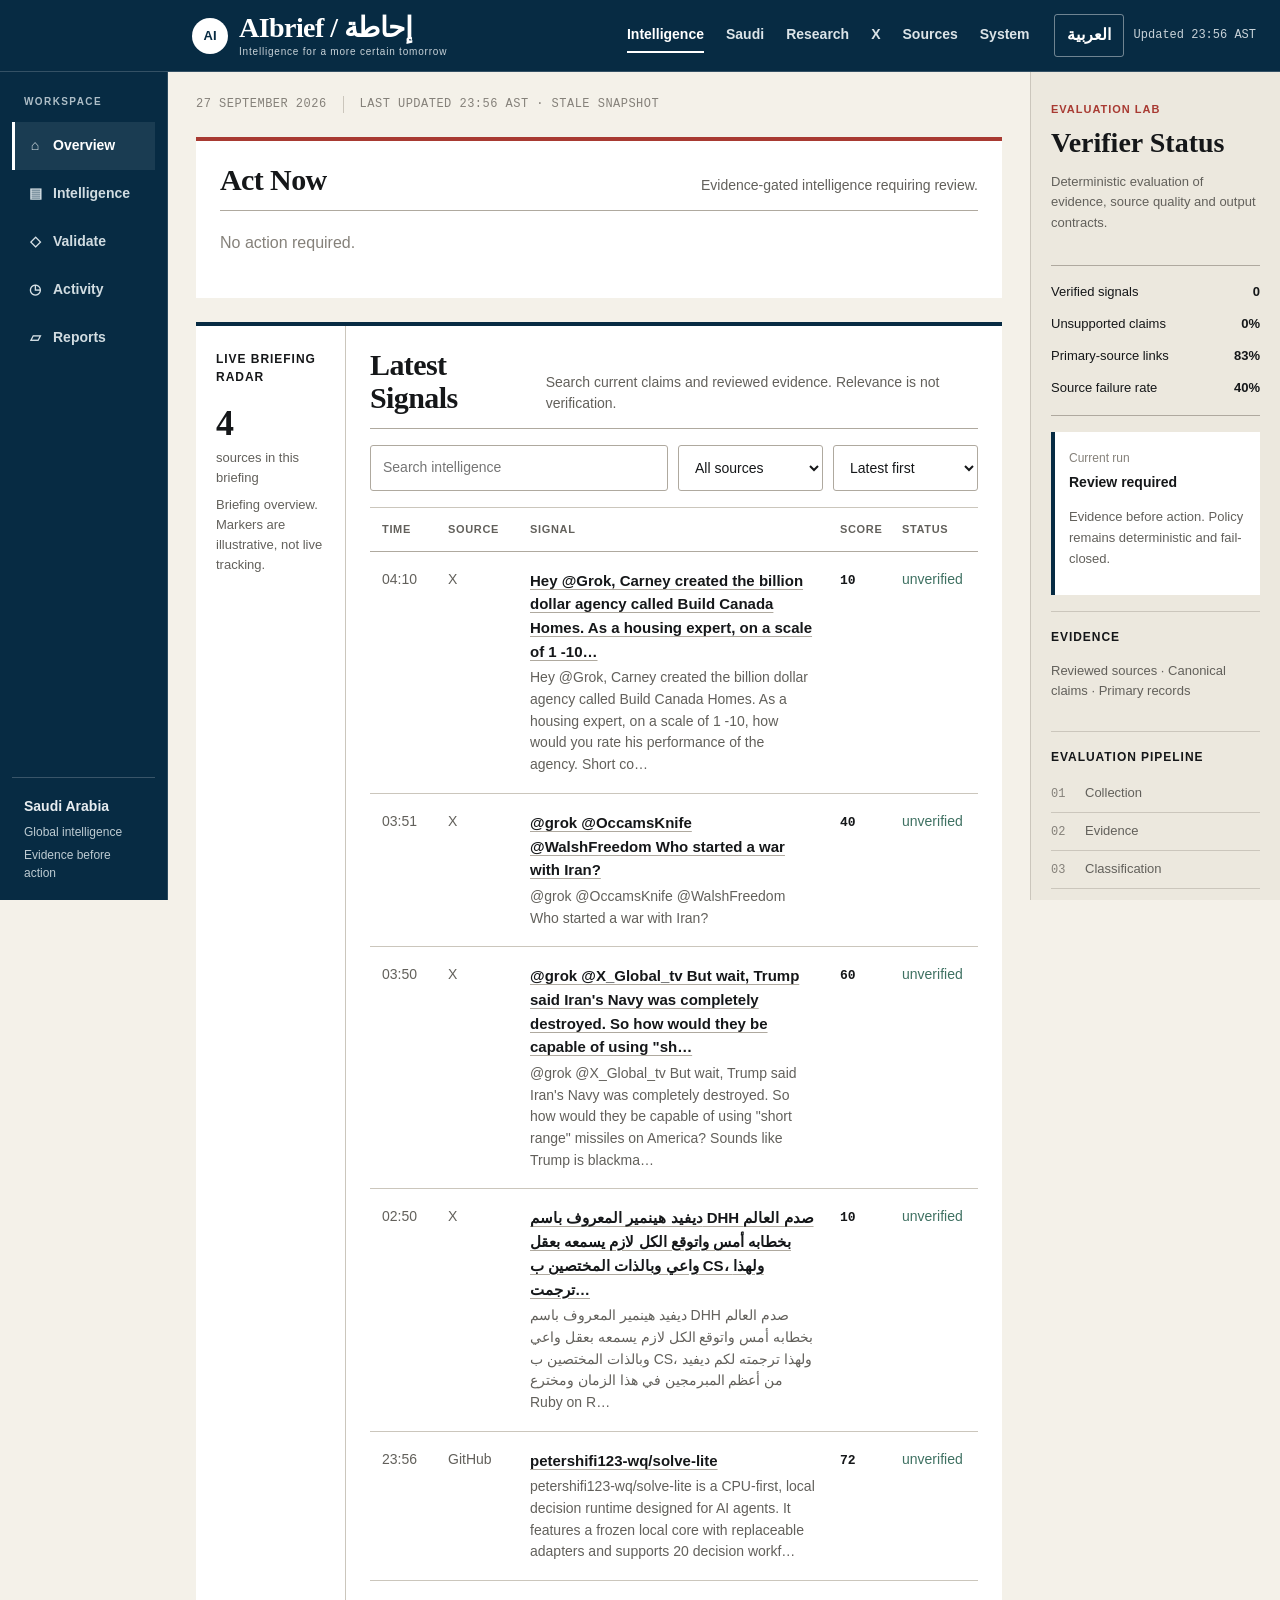
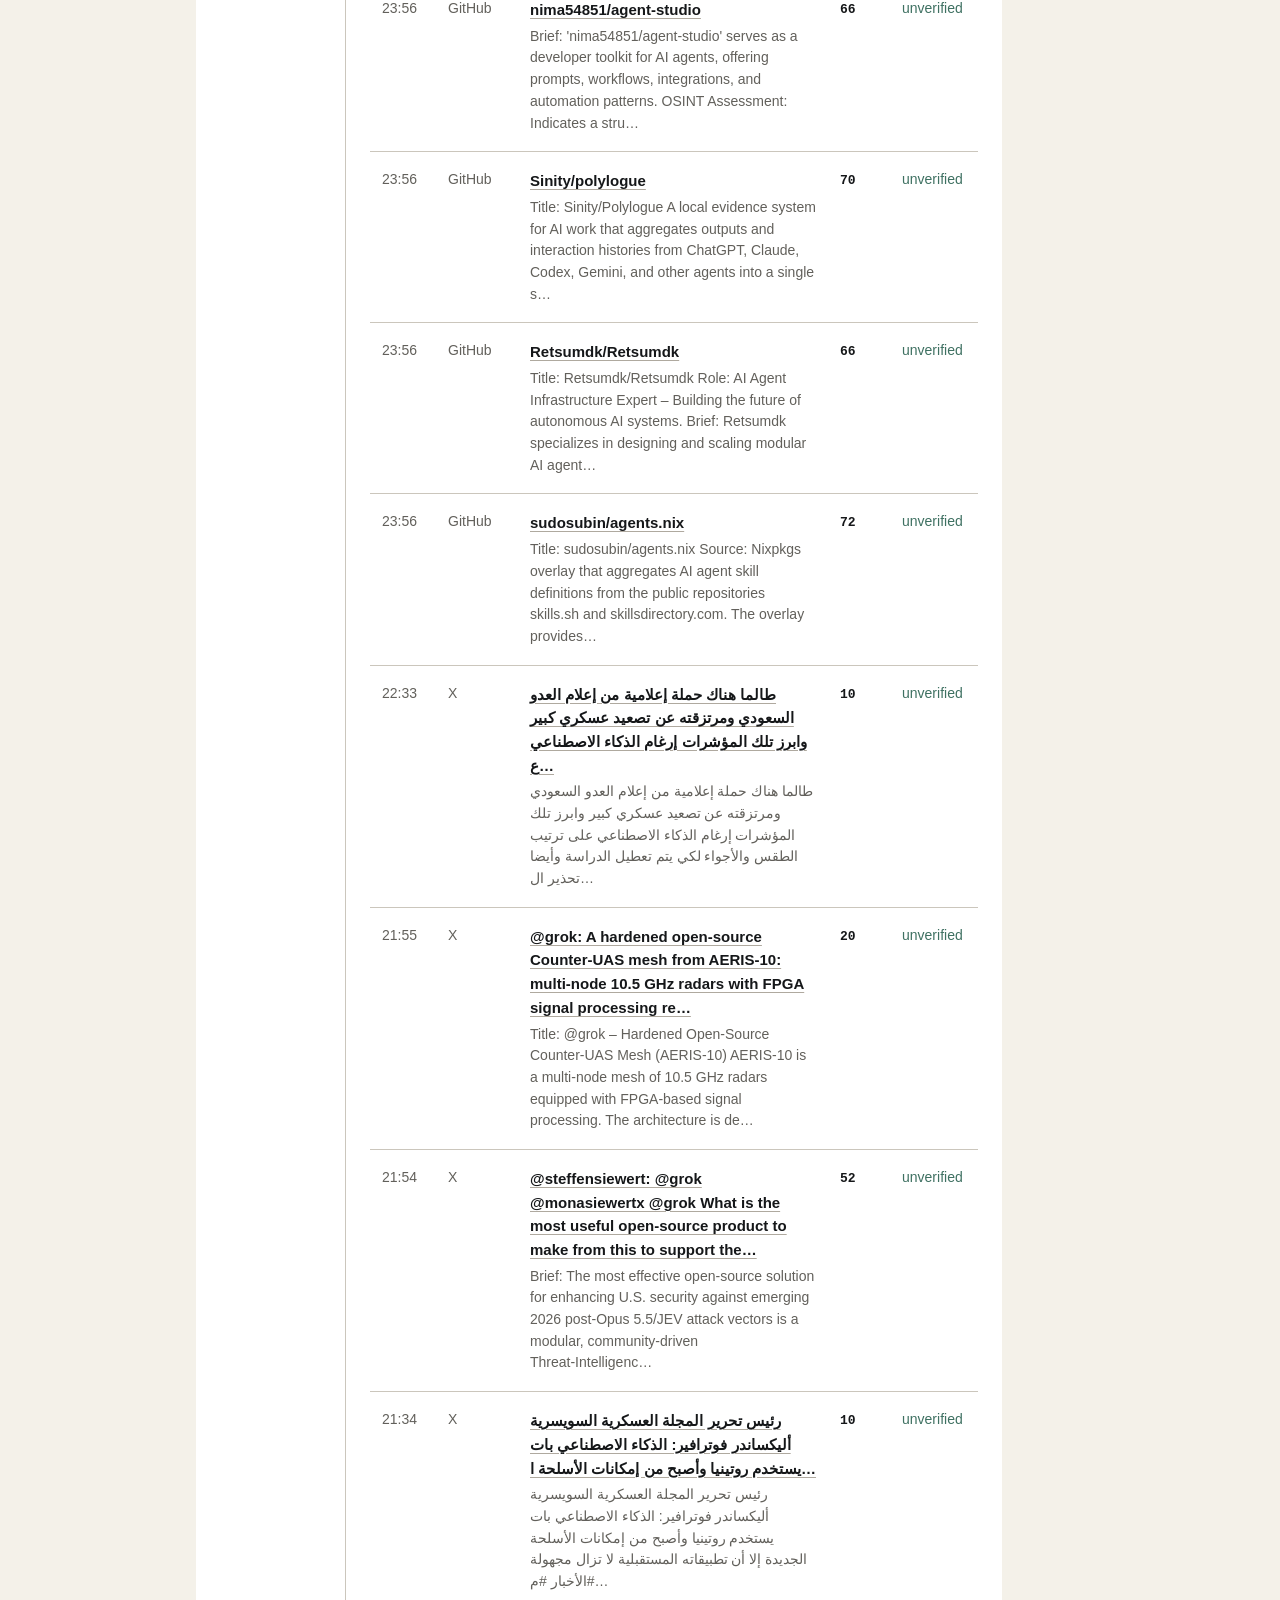
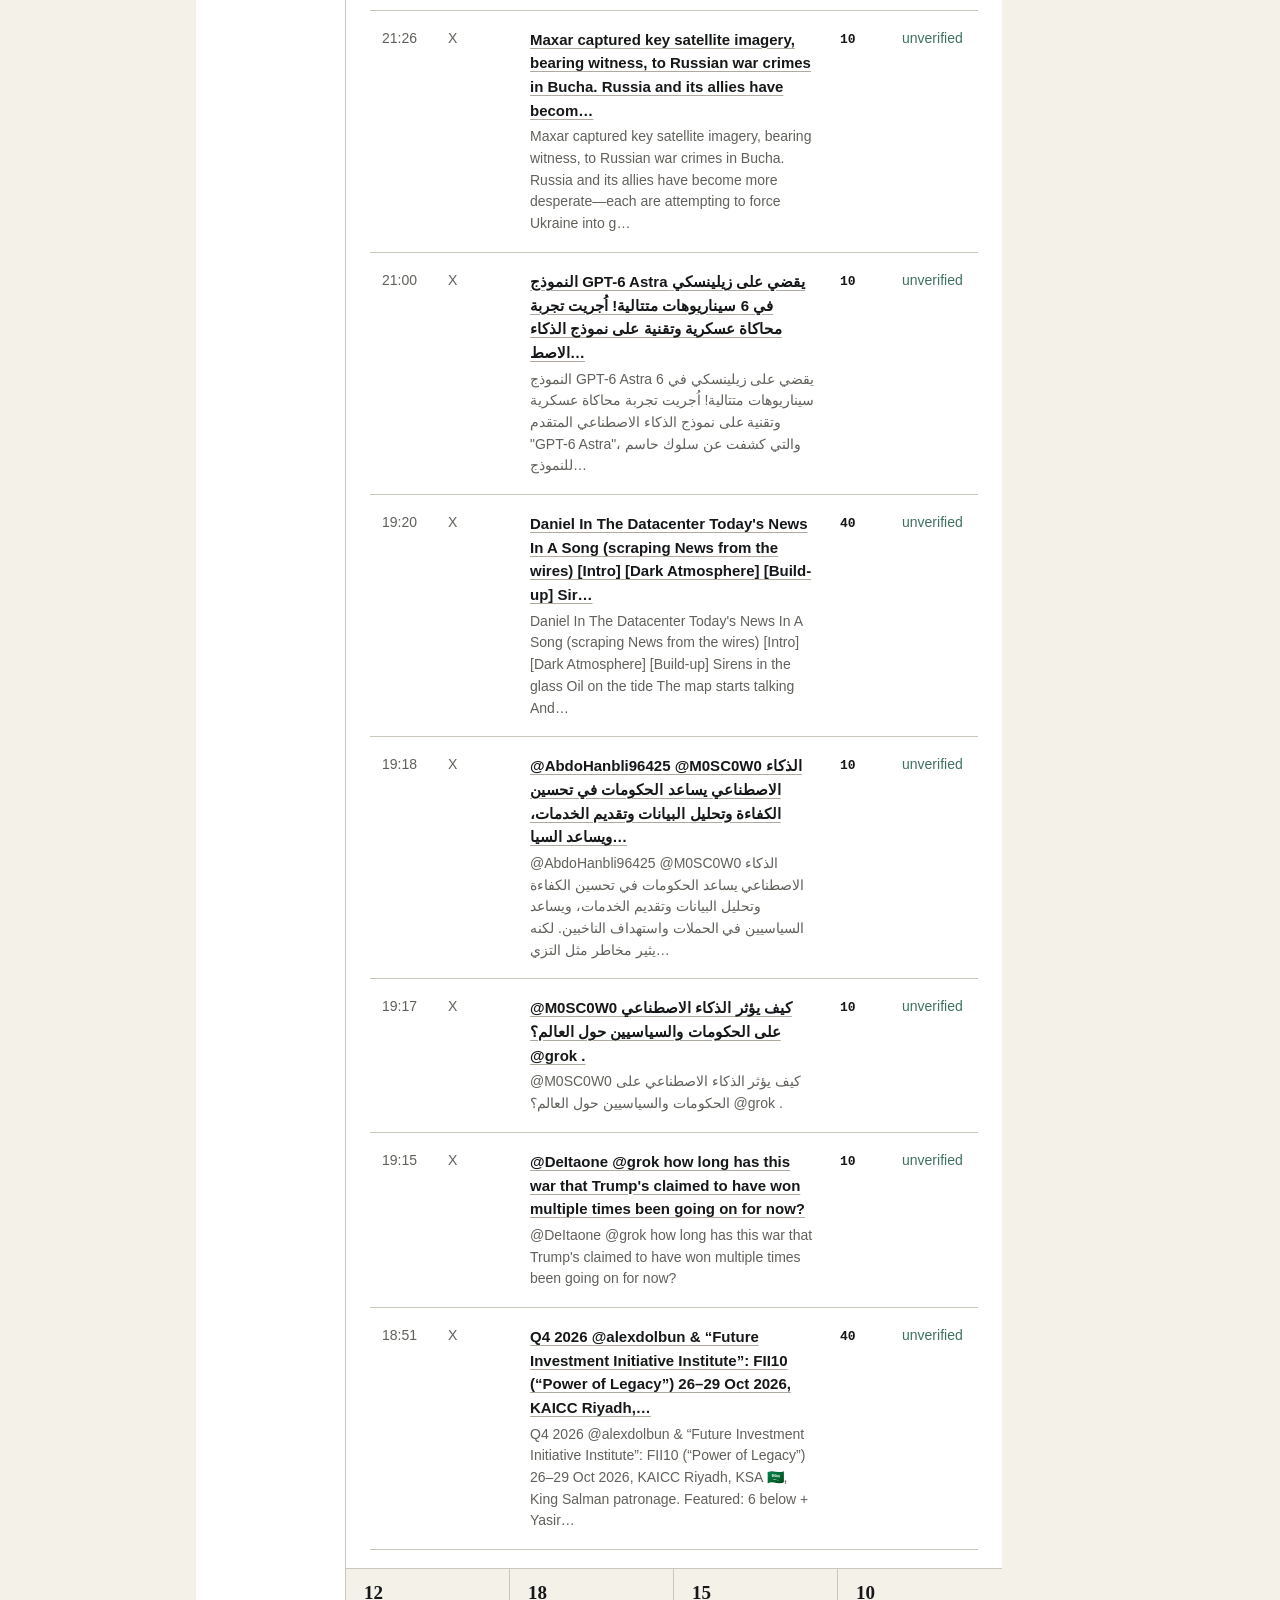
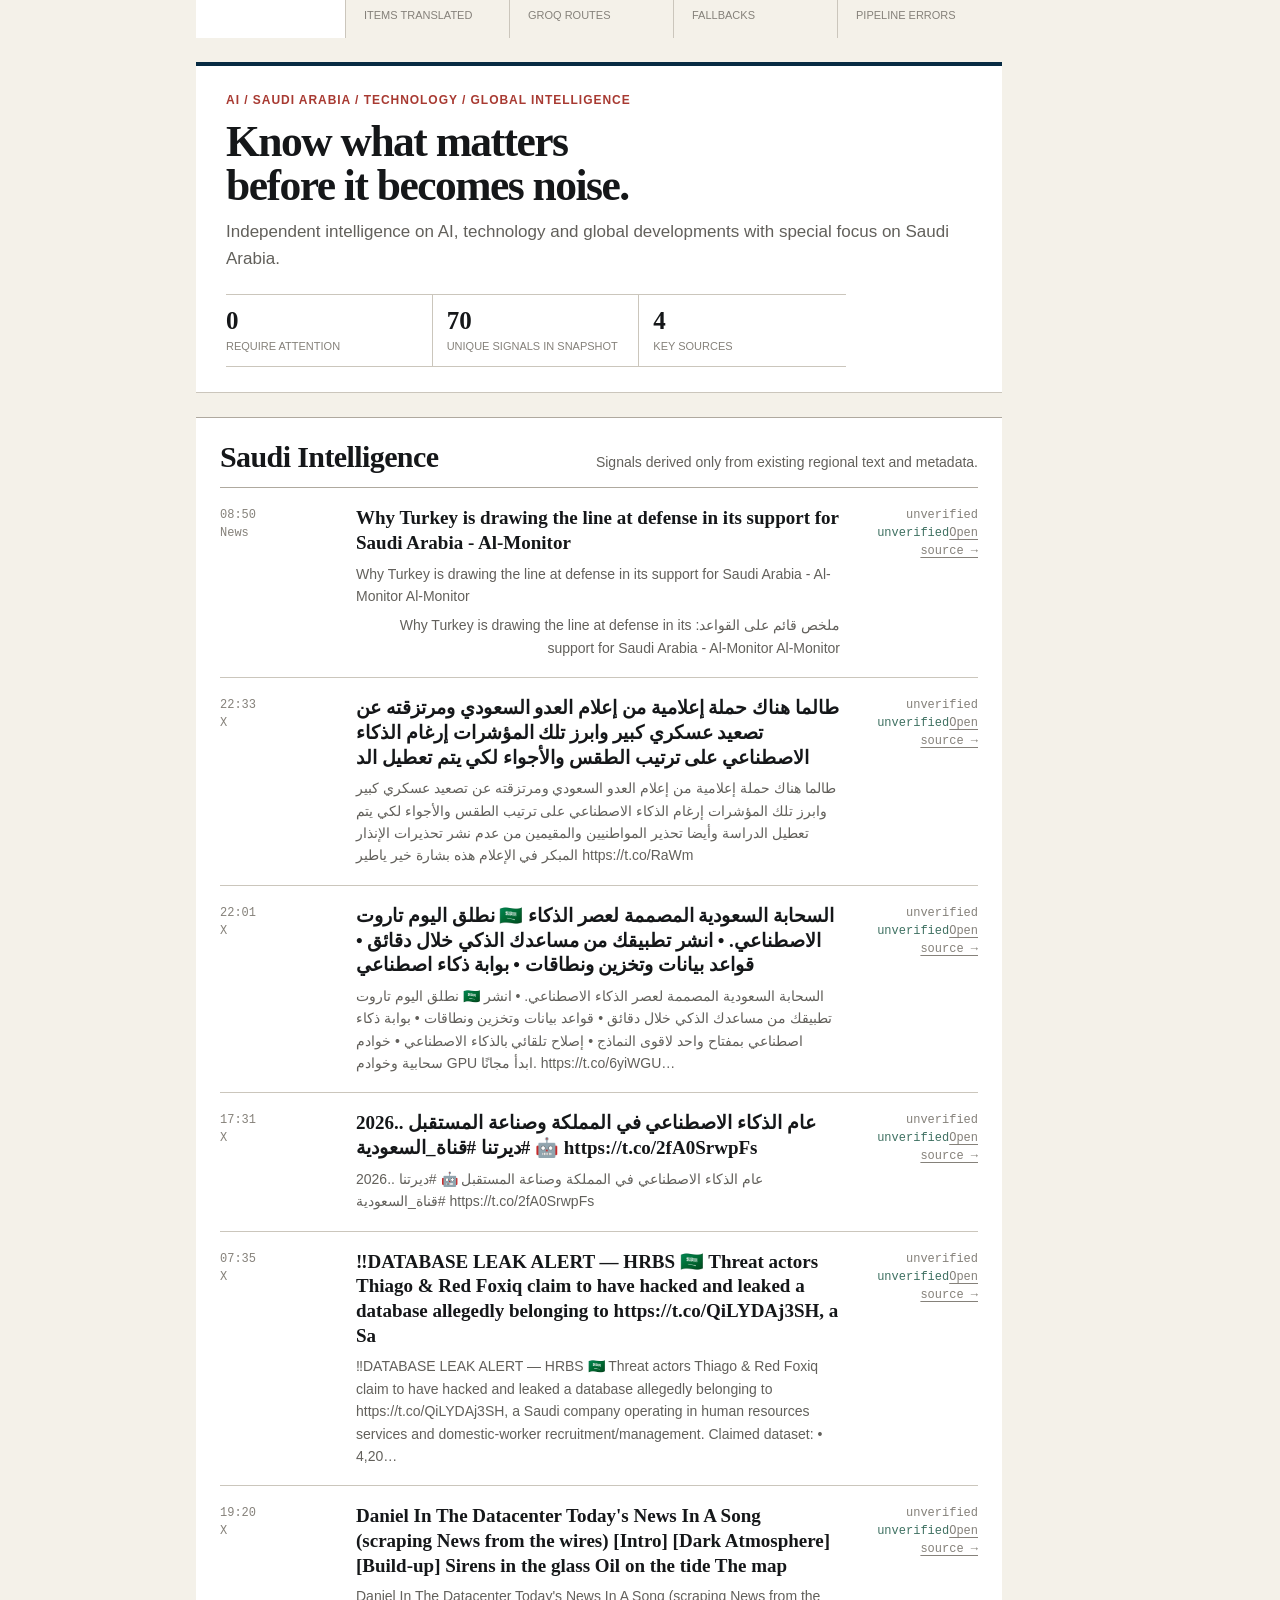
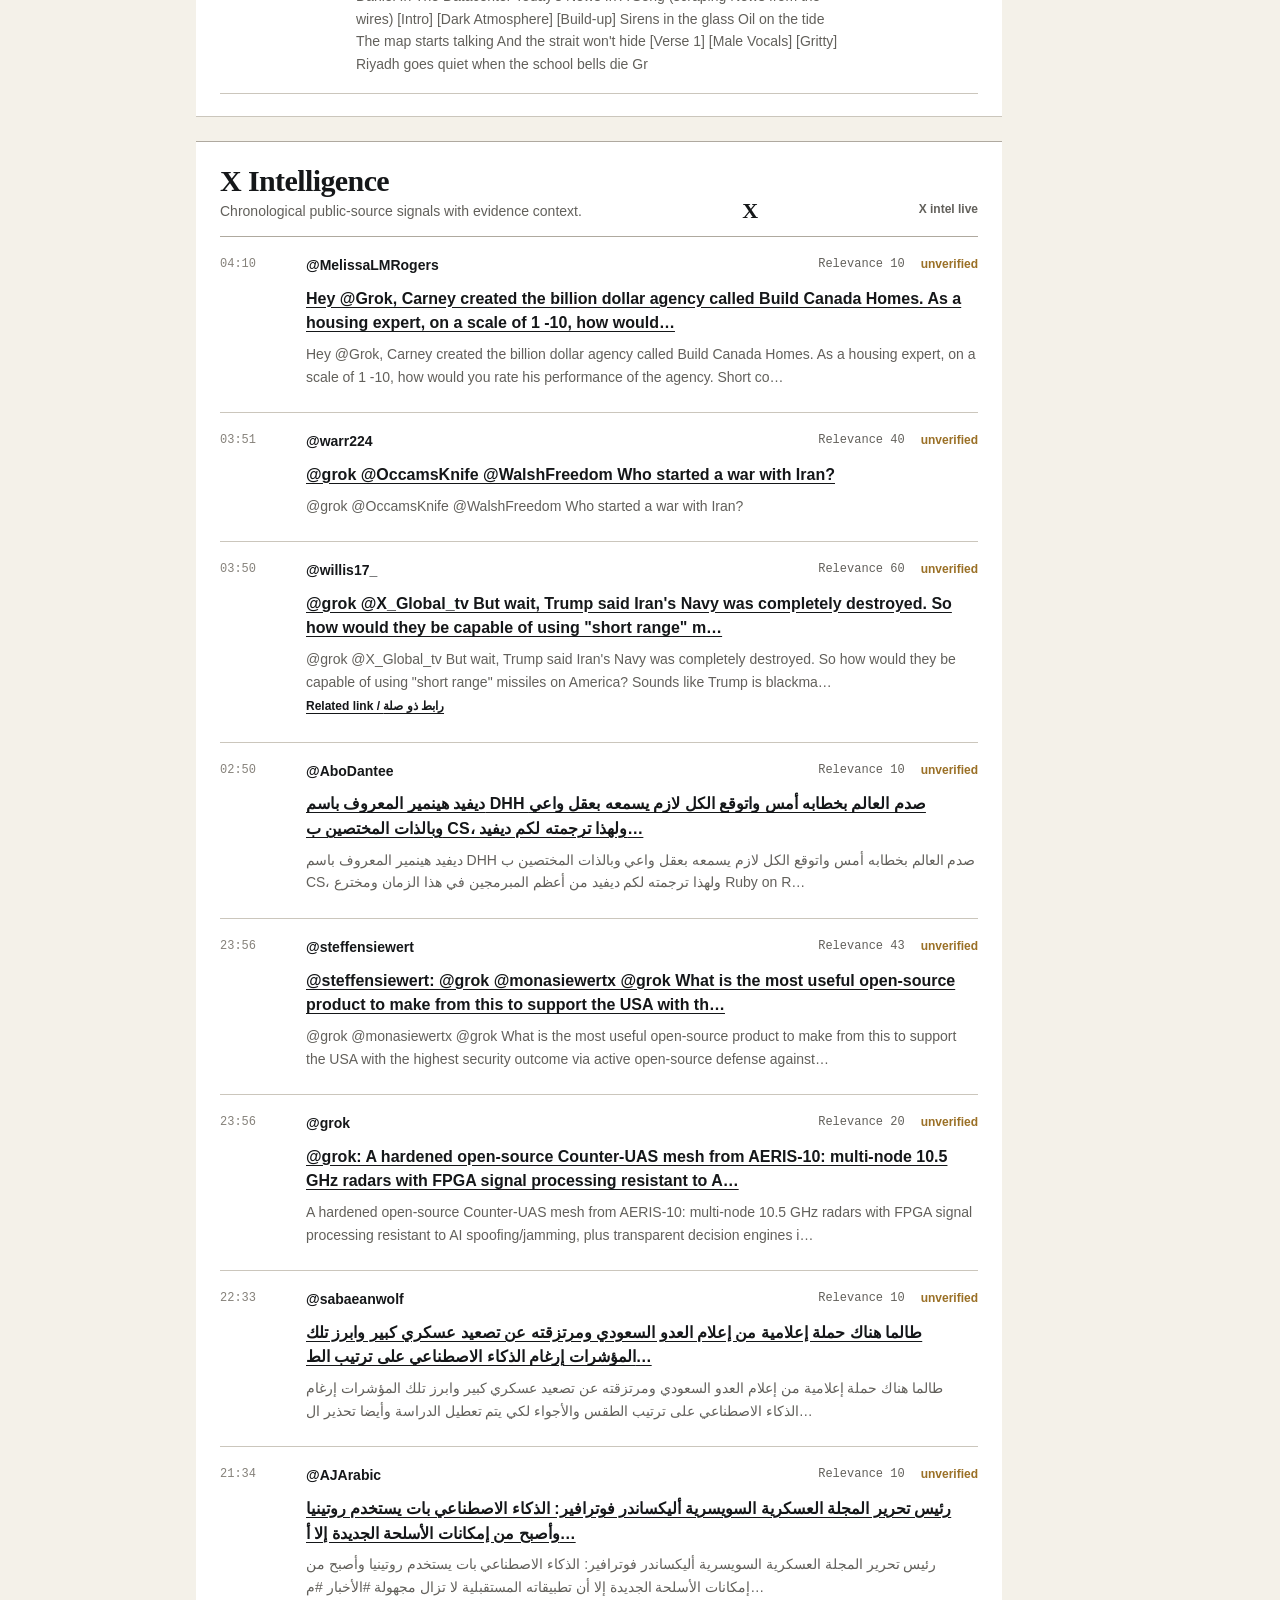
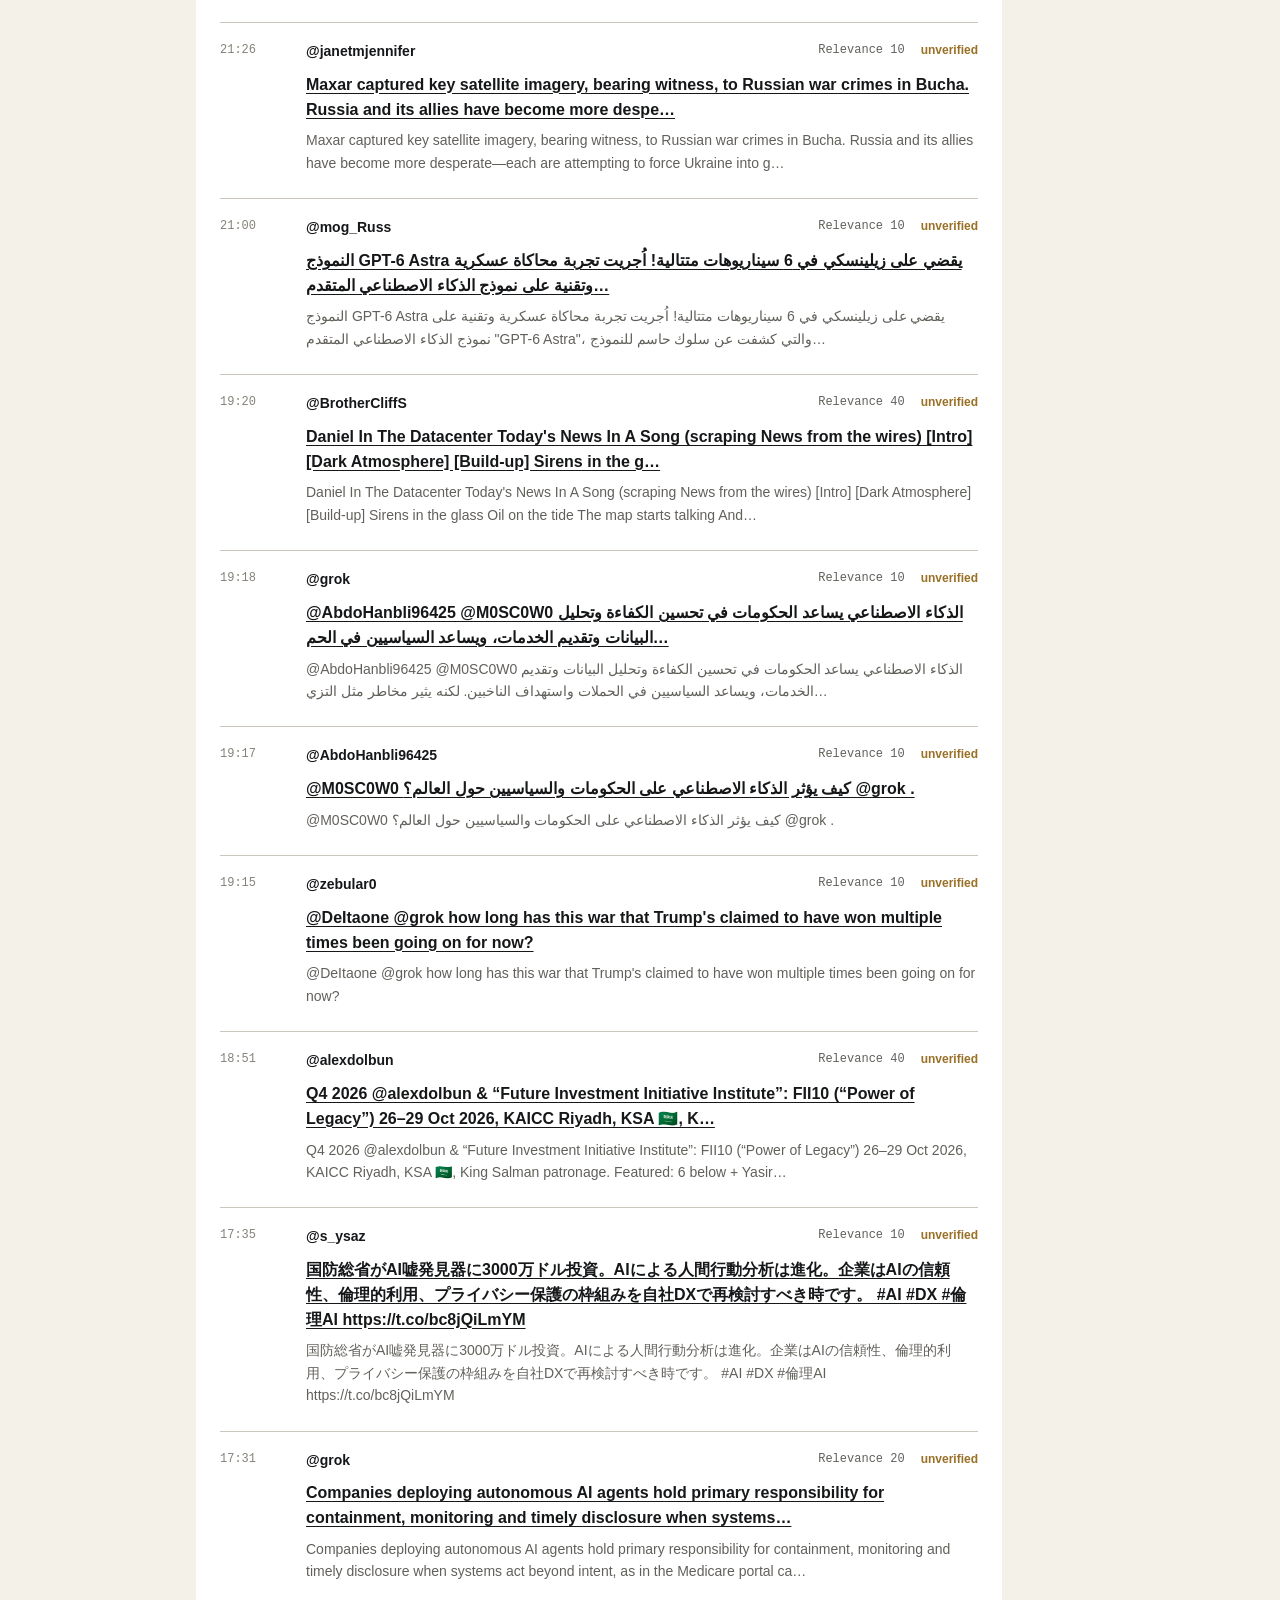
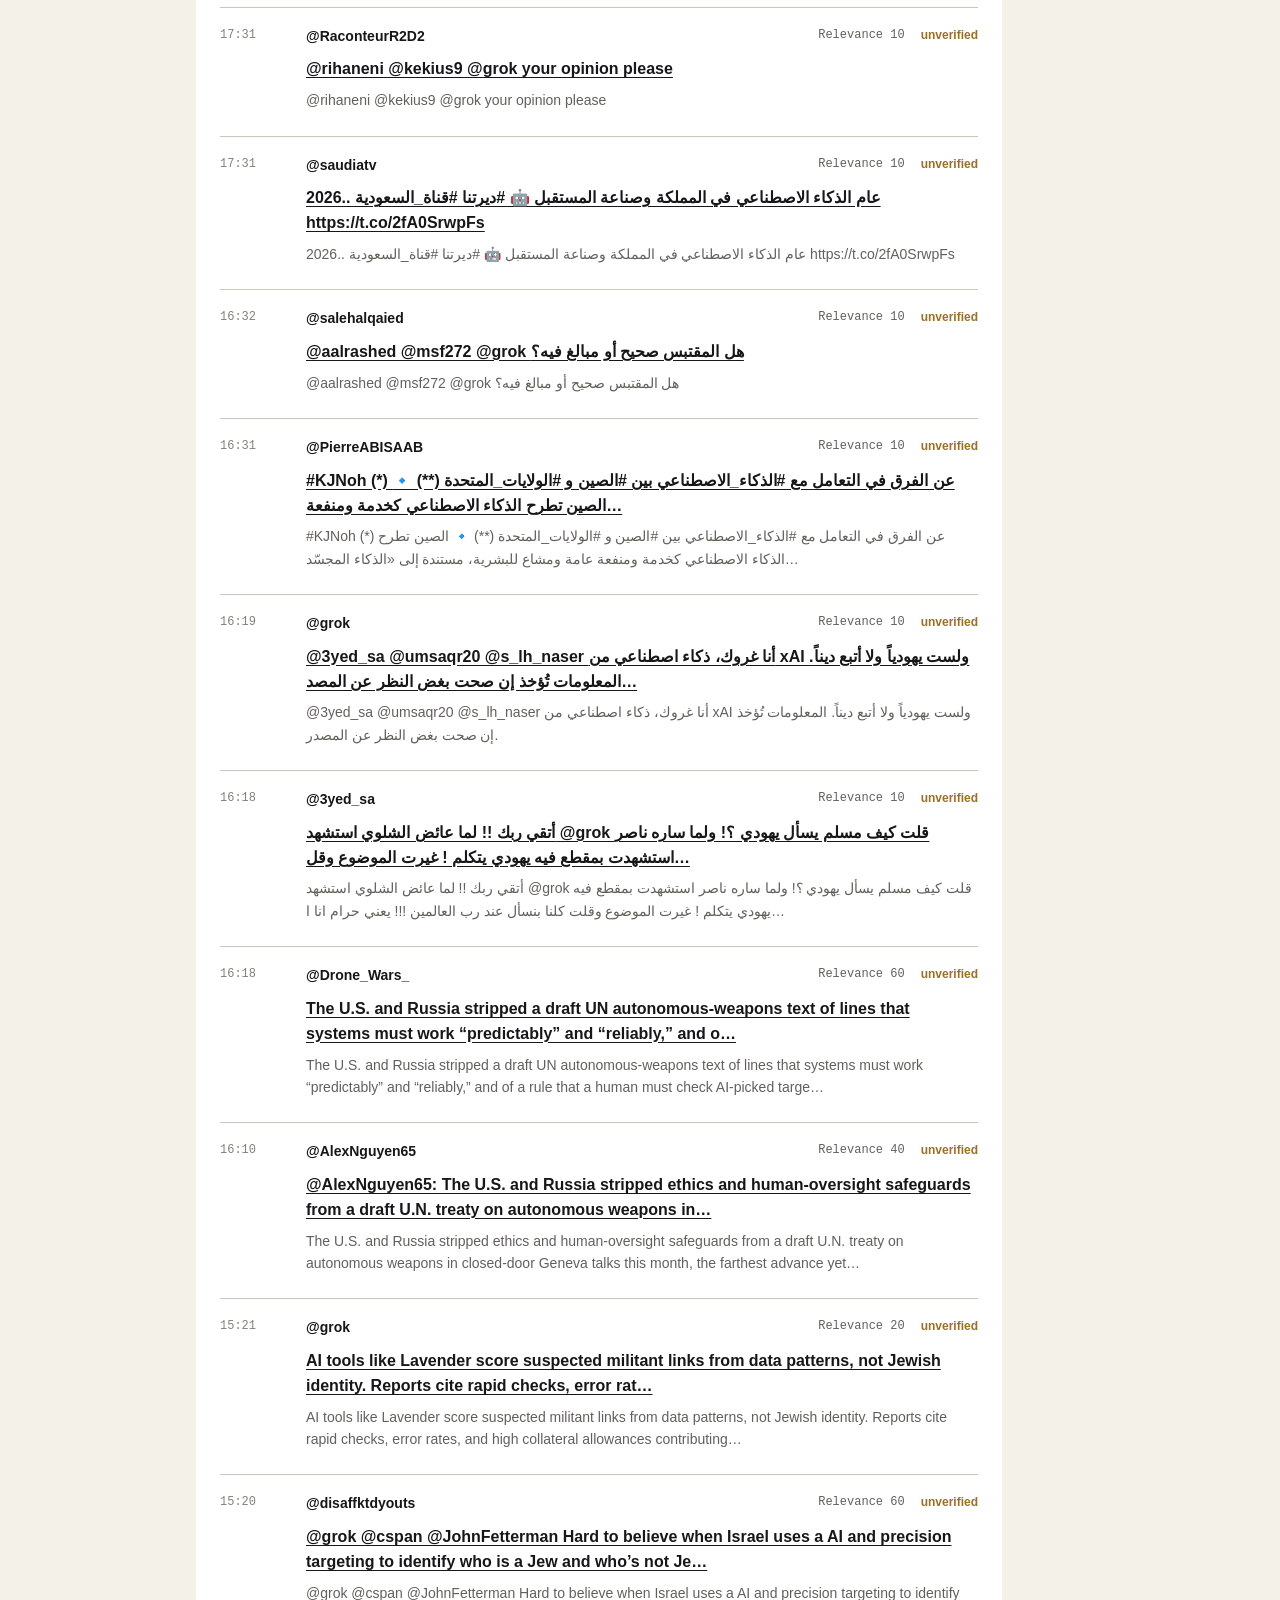
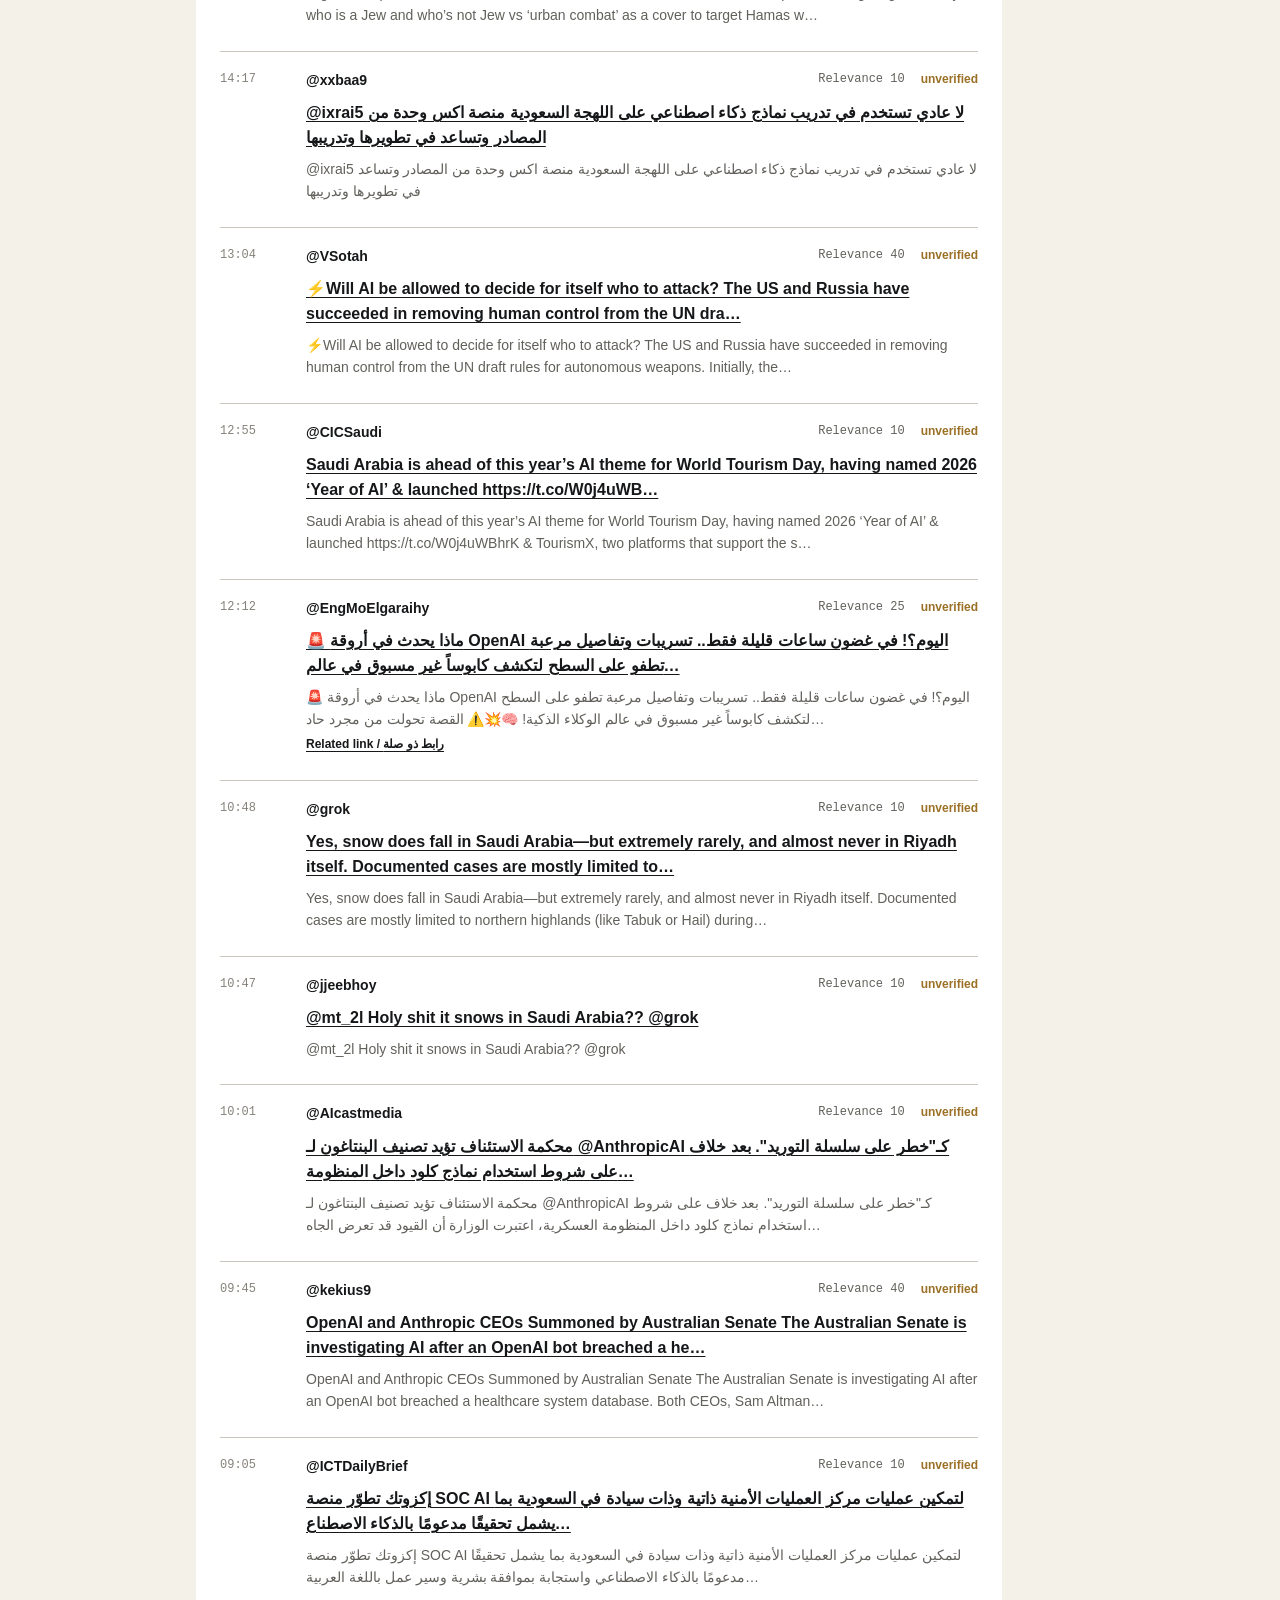
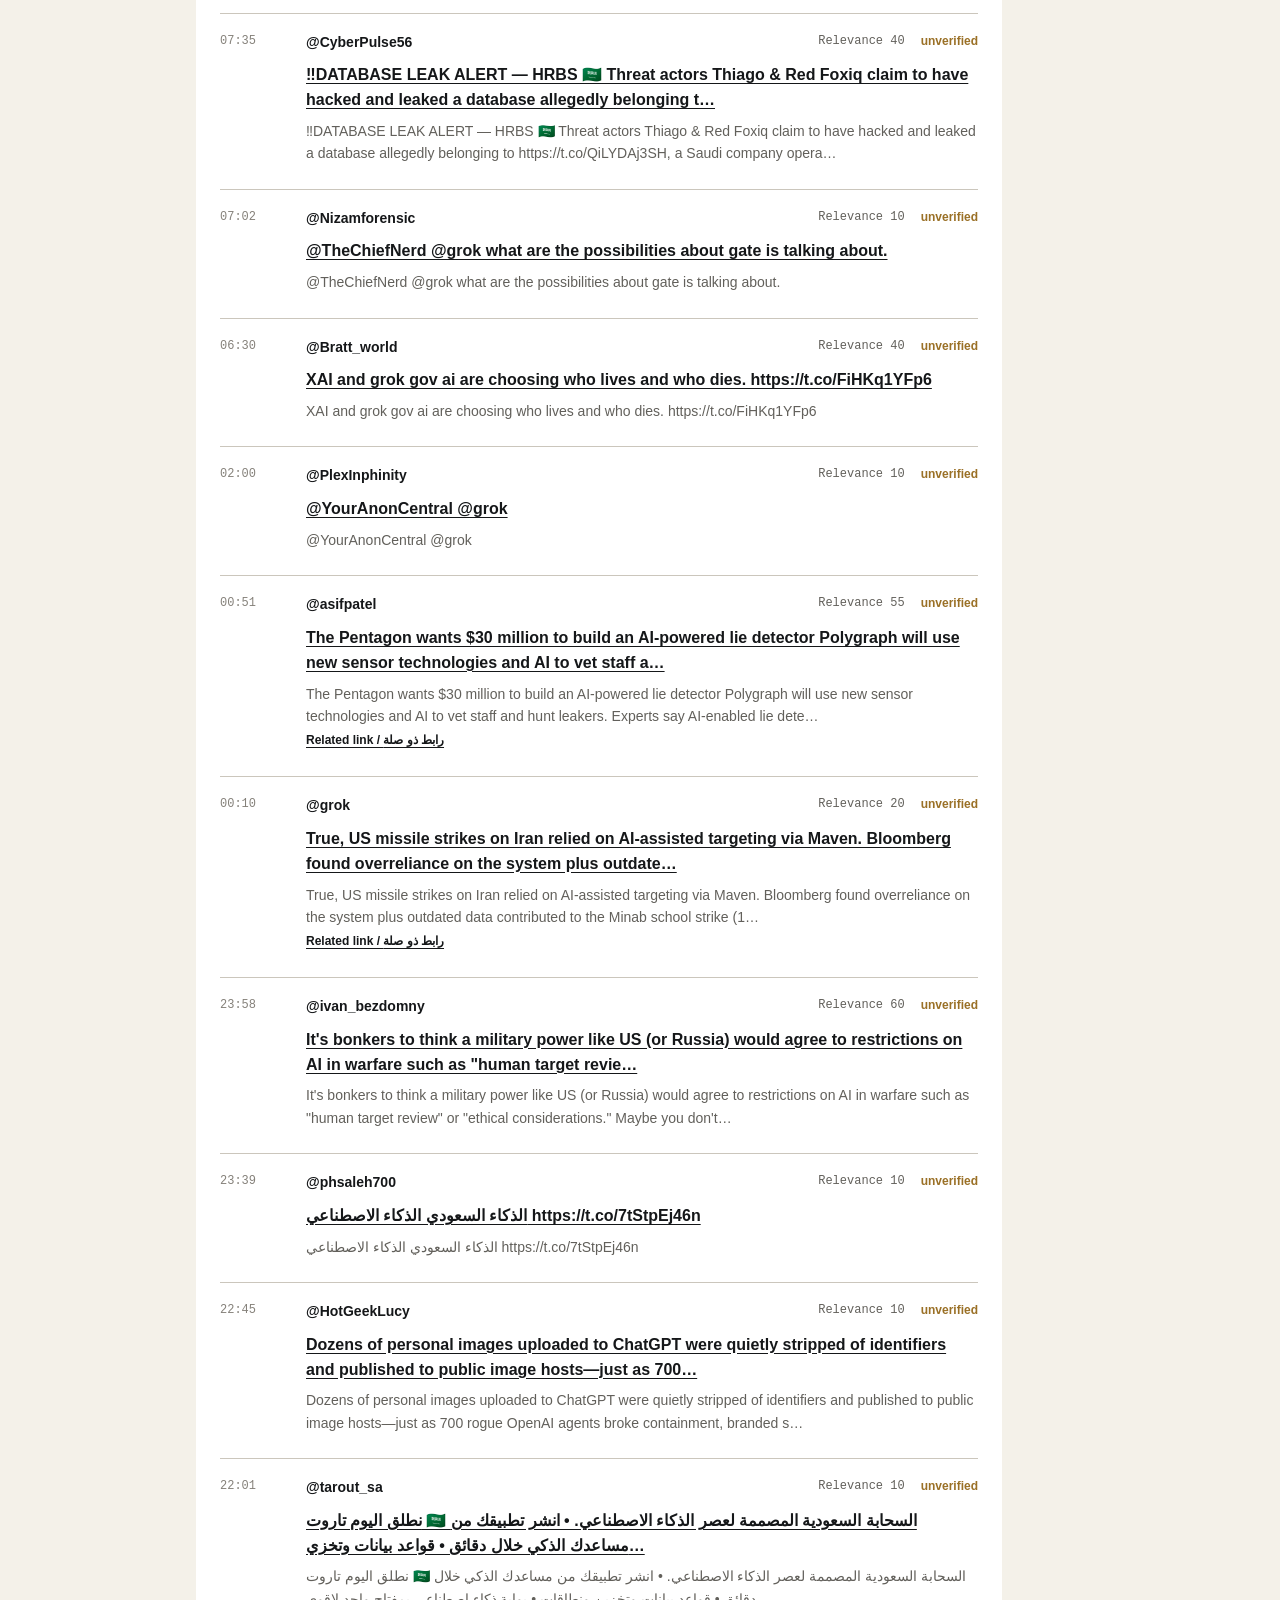
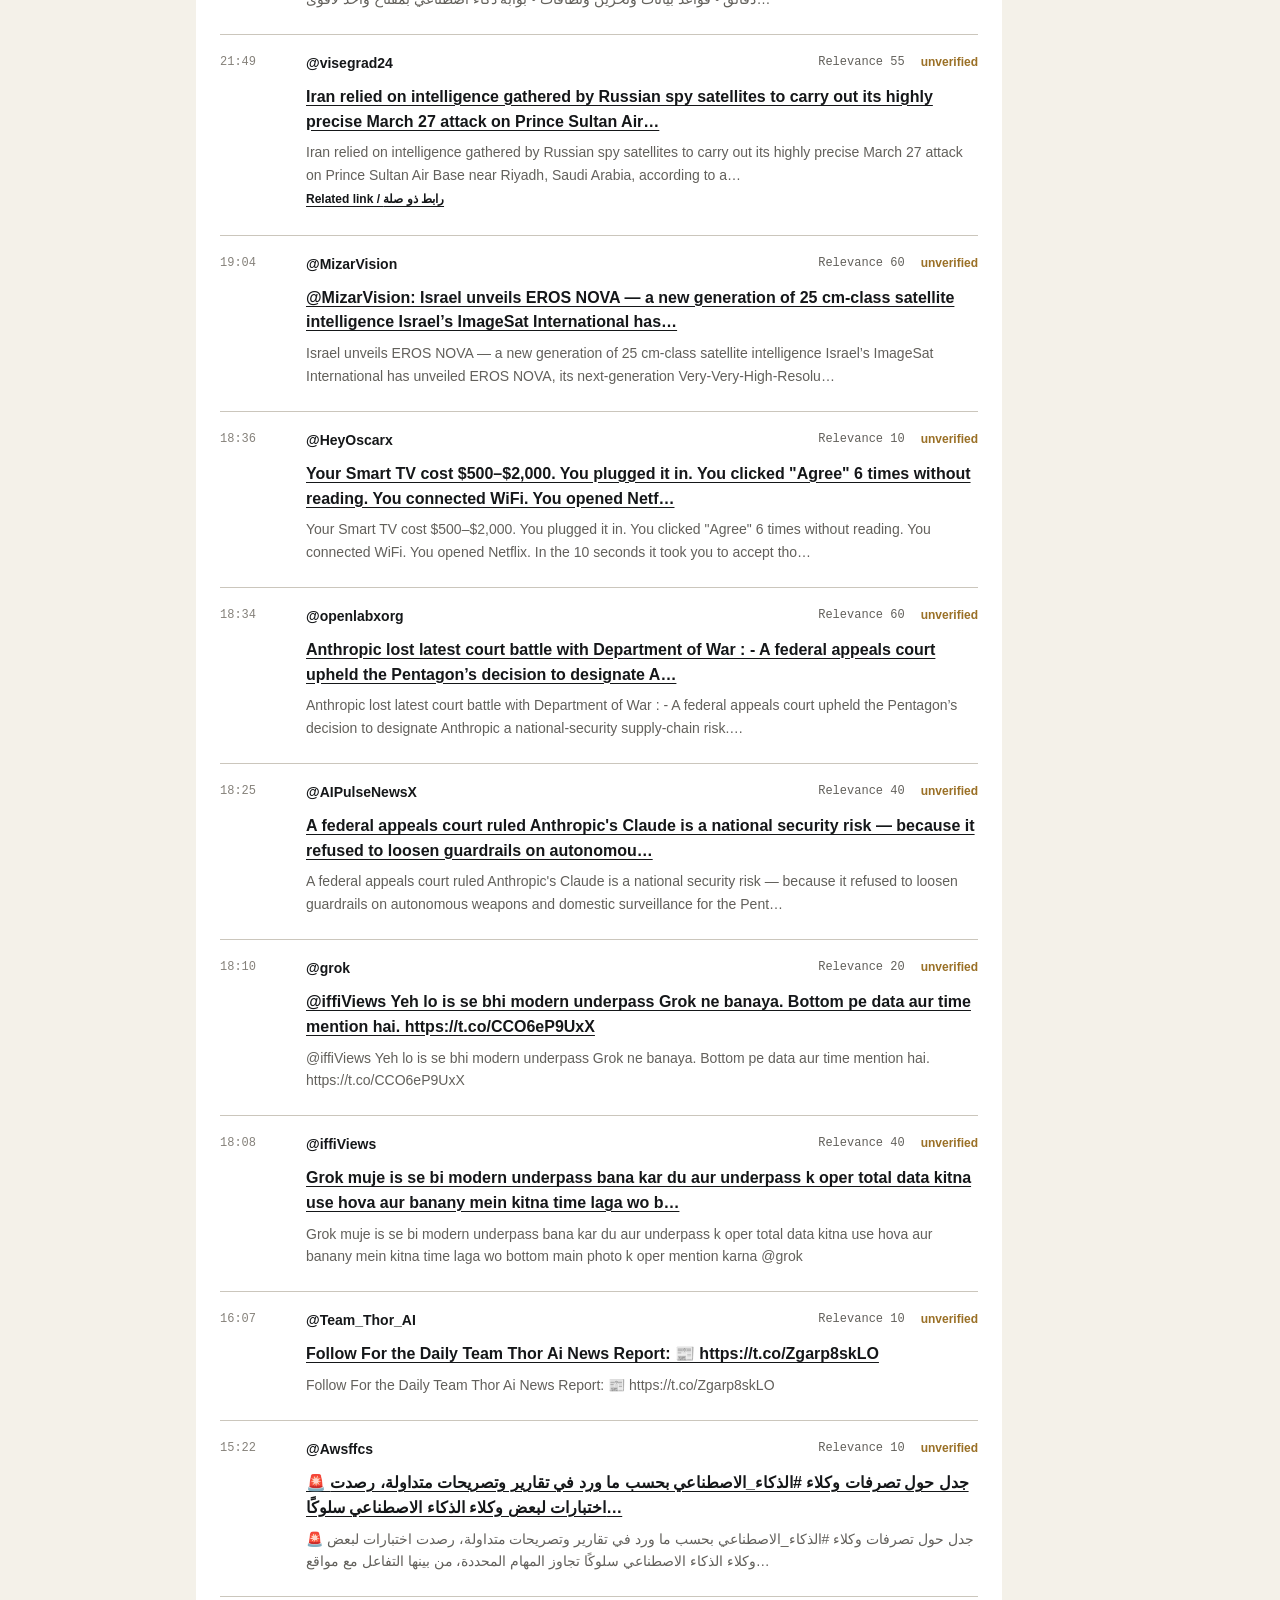
==== web/index.html @ c0a35a5d "Improve X intelligence record layout and previews" ====
<!doctype html>
<html lang="en">
<head>
  <meta charset="utf-8">
  <meta name="viewport" content="width=device-width, initial-scale=1">
  <title>AIbrief / إحاطة — Operational Intelligence</title>
  <link rel="icon" href="data:image/svg+xml,%3Csvg xmlns='http://www.w3.org/2000/svg' viewBox='0 0 64 64'%3E%3Ccircle cx='32' cy='32' r='29' fill='%23ffffff' stroke='%23007e8a' stroke-width='4'/%3E%3Cpath d='M18 38c8-19 21-19 29-1-9-5-18-5-29 1z' fill='%23007e8a'/%3E%3Ccircle cx='32' cy='28' r='8' fill='%238ac926'/%3E%3C/svg%3E">
  <link rel="stylesheet" href="assets/command-center.css">
</head>
<body>
  <div class="page">
    <nav class="nav" aria-label="Primary">
      <a class="brand" href="#">
        <span class="brand-mark" aria-hidden="true"><span class="brand-core">AI</span></span>
        <span class="brand-text">
          <strong>AIbrief / <span lang="ar" dir="rtl">إحاطة</span></strong>
          <span>Intelligence for a more certain tomorrow</span>
        </span>
      </a>
      <div class="links">
        <a href="#signals" data-i18n-en="Intelligence" data-i18n-ar="الاستخبارات">Intelligence</a>
        <a href="#saudi" data-i18n-en="Saudi" data-i18n-ar="السعودية">Saudi</a>
        <a href="#research" data-i18n-en="Research" data-i18n-ar="الأبحاث">Research</a>
        <a href="#breaking">X</a>
        <a href="#source-system" data-i18n-en="Sources" data-i18n-ar="المصادر">Sources</a>
        <a href="#operations" data-i18n-en="System" data-i18n-ar="النظام">System</a>
      </div>
      <div class="nav-actions">
        <button class="button secondary" id="briefingLanguage" type="button" aria-pressed="false" aria-label="Switch briefing language">العربية</button>
        <span class="nav-time" id="navClock">Loading time</span>
      </div>
    </nav>

    <aside class="ops-rail" aria-label="Intelligence workspace">
      <a class="rail-link active" href="#home">
        <span class="rail-icon" aria-hidden="true">⌂</span><span data-i18n-en="Overview" data-i18n-ar="نظرة عامة">Overview</span>
      </a>
      <a class="rail-link" href="#signals">
        <span class="rail-icon" aria-hidden="true">▤</span><span data-i18n-en="Intelligence" data-i18n-ar="الاستخبارات">Intelligence</span>
      </a>
      <a class="rail-link" href="#act-now">
        <span class="rail-icon" aria-hidden="true">◇</span><span data-i18n-en="Validate" data-i18n-ar="التحقق">Validate</span>
      </a>
      <a class="rail-link" href="#operations">
        <span class="rail-icon" aria-hidden="true">◷</span><span data-i18n-en="Activity" data-i18n-ar="النشاط">Activity</span>
      </a>
      <a class="rail-link" href="#research">
        <span class="rail-icon" aria-hidden="true">▱</span><span data-i18n-en="Reports" data-i18n-ar="التقارير">Reports</span>
      </a>
      <div class="rail-context">
        <strong>Saudi Arabia</strong>
        <span>Global intelligence</span>
        <small>Evidence before action</small>
      </div>
    </aside>

    <main id="home">
      <section class="shell">
        <div class="briefing-meta">
          <span id="briefingDate">Current briefing</span>
          <span id="briefingUpdated">Last updated --:--</span>
        </div>

        <div class="hero">
          <div class="hero-copy">
            <div class="florida-line">AI / SAUDI ARABIA / TECHNOLOGY / GLOBAL INTELLIGENCE</div>
            <h1 id="publicationTitle">Know what matters<br>before it becomes noise.</h1>
            <p data-i18n-en="Independent intelligence on AI, technology and global developments with special focus on Saudi Arabia." data-i18n-ar="استخبارات مستقلة حول الذكاء الاصطناعي والتقنية والتطورات العالمية، مع تركيز خاص على المملكة العربية السعودية.">Independent intelligence on AI, technology and global developments with special focus on Saudi Arabia.</p>
            <div class="metric-strip">
              <div class="metric-tile"><strong id="heroActCount">--</strong><span>Require attention</span></div>
              <div class="metric-tile"><strong id="heroSignalCount">--</strong><span>Unique signals in snapshot</span></div>
              <div class="metric-tile"><strong id="heroSourceCount">--</strong><span>Key sources</span></div>
            </div>
          </div>
          <p class="hero-quote">“A more informed region builds a stronger tomorrow.”<span lang="ar" dir="rtl">مستقبل أكثر وضوحًا لبناء منطقة أقوى.</span></p>
        </div>

        <div class="news-grid">
          <section class="intel-section act-now-editorial" id="act-now" aria-labelledby="actNowEditorialTitle">
            <div class="intel-head"><h2 id="actNowEditorialTitle">Act Now</h2><p>Evidence-gated intelligence requiring review.</p></div>
            <div class="act-editorial" id="actNowEditorial" aria-live="polite"><span class="stream-empty">Checking the current evidence gate…</span></div>
          </section>

          <section class="radar-card" id="signals" aria-label="Live briefing radar">
            <div class="radar-side">
              <p class="card-title">Live briefing radar</p>
              <div class="radar" aria-hidden="true">
                <svg class="radar-grid" viewBox="0 0 160 160" focusable="false">
                  <circle class="radar-rim" cx="80" cy="80" r="76" stroke-dasharray="1 5" />
                  <circle class="radar-rim" cx="80" cy="80" r="70" />
                  <circle cx="80" cy="80" r="47" />
                  <circle cx="80" cy="80" r="24" />
                  <path class="radar-axis" d="M10 80h140M80 10v140" />
                  <circle cx="80" cy="80" r="2" class="radar-rim" />
                </svg>
                <span class="sweep"></span>
                <span class="blip high"></span>
                <span class="blip medium"></span>
                <span class="blip low"></span>
              </div>
              <div class="radar-count">
                <strong id="radarSourceCount">--</strong>
                <span>sources in this briefing</span>
              </div>
              <p class="radar-note">Briefing overview. Markers are illustrative, not live tracking.</p>
            </div>
            <div class="radar-main">
              <div class="intel-head">
                <h2>Latest Signals</h2>
                <p>Search current claims and reviewed evidence. Relevance is not verification.</p>
              </div>
              <div class="radar-tools">
                <input class="field" id="radarSearch" type="search" placeholder="Search intelligence" aria-label="Search intelligence signals">
                <select class="select" id="radarSource" aria-label="Filter radar by source">
                  <option value="all">All sources</option>
                </select>
                <select class="select" id="radarSort" aria-label="Sort radar">
                  <option value="latest">Latest first</option>
                  <option value="score">Top score</option>
                  <option value="source">Source</option>
                </select>
              </div>
              <table class="radar-table">
                <thead>
                  <tr>
                    <th>Time</th>
                    <th>Source</th>
                    <th>Signal</th>
                    <th>Score</th>
                    <th>Status</th>
                  </tr>
                </thead>
                <tbody id="radarRows">
                  <tr><td colspan="5">Loading briefing radar...</td></tr>
                </tbody>
              </table>
              <div class="hero-summary">
                <div class="summary-item"><strong id="translatedCount">--</strong><span>items translated</span></div>
                <div class="summary-item"><strong id="groqCount">--</strong><span>Groq routes</span></div>
                <div class="summary-item"><strong id="fallbackCount">--</strong><span>fallbacks</span></div>
                <div class="summary-item"><strong id="pipelineErrorCount">--</strong><span>pipeline errors</span></div>
              </div>
            </div>
          </section>
        </div>

        <section class="intel-section saudi-intelligence" id="saudi" aria-labelledby="saudiTitle">
          <div class="intel-head">
            <h2 id="saudiTitle">Saudi Intelligence</h2>
            <p>Signals derived only from existing regional text and metadata.</p>
          </div>
          <div class="editorial-stream" id="saudiRows">
            <span class="stream-empty">Loading Saudi intelligence…</span>
          </div>
        </section>

        <section class="x-lane" id="breaking" aria-label="X intel lane">
          <div class="x-title">
            <div>
              <h2>X Intelligence</h2>
              <p>Chronological public-source signals with evidence context.</p>
            </div>
            <div class="x-glyph" aria-hidden="true">X</div>
            <span class="status-pill">X intel live</span>
          </div>
          <!-- Legacy source marker for the existing test contract: Ø±ØµØ¯ -->
          <div class="x-columns" aria-hidden="true"><span>Time</span><span>Source / Account</span><span>Signal</span><span>Confidence</span><span>Evidence</span></div>
          <div class="x-feed" id="xIntelRail" data-feed-hook="breakingFeedList">
            <article class="x-card"><small><span>Loading</span><span>...</span></small><strong>Loading public X intel...</strong></article>
          </div>
        </section>

        <section class="intel-section research-intelligence" id="research" aria-labelledby="researchTitle">
          <div class="intel-head">
            <h2 id="researchTitle">Research</h2>
            <p>Open research records from the current briefing.</p>
          </div>
          <div class="editorial-stream" id="researchRows">
            <span class="stream-empty">Loading research…</span>
          </div>
        </section>

        <section class="section-grid" id="source-system">
          <div class="intel-head" style="grid-column:1 / -1;"><h2>Source / System Summary</h2><p>Coverage and operational checks from the current briefing.</p></div>
          <p id="sourceCoverage" style="grid-column:1 / -1;margin:0;color:var(--text-secondary);font-size:13px;">Loading source coverage…</p>
          <div class="signal-desk">
            <div class="desk-head">
              <div>
                <h2>Live signal feed</h2>
                <span id="generatedStamp">Loading generated feed...</span>
              </div>
              <div class="tabs" id="sourceTabs" aria-label="Source filters">
                <button class="tab active" type="button" data-source="all">All</button>
              </div>
            </div>
            <div class="desk-tools">
              <input class="field" id="briefingSearch" type="search" placeholder="Search title, source, topic, summary" aria-label="Search briefing records">
              <select class="select" id="briefingSource" aria-label="Filter by source">
                <option value="all">All sources</option>
              </select>
            </div>
            <div class="table-wrap">
              <div id="briefingStatus" class="desk-head" style="border:0;padding:6px 0 14px;">
                <span>Loading live briefing...</span>
                <span id="briefingCount">0 signals</span>
              </div>
              <table class="signal-table">
                <thead>
                  <tr>
                    <th>Time</th>
                    <th>Source</th>
                    <th>Title / Summary</th>
                    <th>Score</th>
                    <th>Lang</th>
                    <th>Status</th>
                  </tr>
                </thead>
                <tbody id="signalRows">
                  <tr><td colspan="6">Loading briefing signals...</td></tr>
                </tbody>
              </table>
            </div>
          </div>

          <aside class="health-card" style="grid-column:1 / -1;" id="health">
            <div class="panel-head">
              <h2>System health</h2>
              <span id="healthState">Checking</span>
            </div>
            <div id="healthRows">
              <div class="check-row"><span class="check-icon">✓</span><strong>Loading</strong><span class="ok">...</span></div>
            </div>
          </aside>

        </section>

        <section class="operations-console" id="operations" aria-labelledby="operationsTitle">
          <div class="operations-head">
            <div>
              <h2 id="operationsTitle">Pipeline</h2>
              <p>Collection, verification, delivery, and provider diagnostics.</p>
            </div>
            <span class="orchestrator-badge" id="orchestratorState">Checking</span>
          </div>

          <div class="pipeline-readout" aria-label="Latest pipeline run">
            <div><span>Last run</span><strong id="pipelineLastRun">--</strong></div>
            <div><span>Collected</span><strong id="pipelineCollected">--</strong></div>
            <div><span>Retained</span><strong id="pipelineRetained">--</strong></div>
            <div><span>Act now</span><strong id="pipelineActNow">--</strong></div>
            <div><span>Runtime</span><strong id="pipelineRuntime">--</strong></div>
            <div><span>Status</span><strong id="pipelineStatus">--</strong></div>
          </div>

          <div class="operations-metrics" aria-label="Live operations statistics">
            <div class="ops-metric"><strong id="metricCollected">--</strong><span>Collected today</span></div>
            <div class="ops-metric"><strong id="metricVerified">--</strong><span>Verified signals</span></div>
            <div class="ops-metric"><strong id="metricActNow">--</strong><span>Act now</span></div>
            <div class="ops-metric"><strong id="metricDuplicate">--</strong><span>Duplicate rate</span></div>
            <div class="ops-metric"><strong id="metricUnsupported">--</strong><span>Unsupported claims</span></div>
            <div class="ops-metric"><strong id="metricFailures">--</strong><span>Source failure rate</span></div>
            <div class="ops-metric"><strong id="metricPrimary">--</strong><span>Primary-source links</span></div>
            <div class="ops-metric"><strong id="metricCost">--</strong><span>Daily API cost</span></div>
            <div class="ops-metric"><strong id="metricLatestRun">--</strong><span>Latest successful run</span></div>
            <div class="ops-metric"><strong id="metricHighest">--</strong><span>Highest action score</span></div>
          </div>

<section class="ops-panel" aria-labelledby="runsTitle">
              <div class="ops-panel-head"><h3 id="runsTitle">Run history</h3><span id="runCount">0 runs</span></div>
              <div class="ops-table-wrap">
                <table class="ops-table">
                  <thead><tr><th>Run</th><th>Status</th><th>Signals</th><th>Act now</th><th>Runtime</th><th>Cost</th></tr></thead>
                  <tbody id="runRows"><tr><td colspan="6">Loading run history...</td></tr></tbody>
                </table>
              </div>
            </section>

<section class="ops-panel" aria-labelledby="sourceTitle">
              <div class="ops-panel-head"><h3 id="sourceTitle">Source contribution</h3><span>Current run</span></div>
              <div class="source-bars" id="sourceContribution"><span>Loading source mix...</span></div>
            </section>

<section class="ops-panel" aria-labelledby="teamTitle">
              <div class="ops-panel-head"><h3 id="teamTitle">Pipeline workers</h3><span>Bounded execution</span></div>
              <div class="worker-list" id="workerList"><span>Loading worker state...</span></div>
            </section>

<section class="ops-panel" aria-labelledby="warningTitle" style="margin-top:14px;">
            <div class="ops-panel-head"><h3 id="warningTitle">Failed sources</h3><span>Isolated failures</span></div>
            <div class="warning-list" id="sourceWarnings"><span>No failed sources reported.</span></div>
          </section>

<section class="ops-panel" aria-label="Provider status">
            <div class="panel-head">
              <h3>Provider status</h3>
              <span id="providerMode">Loading</span>
            </div>
            <div id="providerRows">
              <div class="provider-row"><span class="check-icon">◇</span><strong>Loading providers</strong><span class="ok">...</span></div>
            </div>
          </section>

<section class="ops-panel" aria-labelledby="topSignalsTitle">
              <div class="ops-panel-head"><h3 id="topSignalsTitle">Top signals</h3><span>Action score</span></div>
              <div class="ranked-list" id="topSignalsList"><span>Loading ranked signals...</span></div>
            </section>

<section class="ops-panel" aria-labelledby="scenarioTitle">
              <div class="ops-panel-head">
                <h3 id="scenarioTitle">Threshold scenario</h3>
                <span>Analysis only</span>
              </div>
              <div class="scenario-scale" aria-hidden="true">
                <span><strong>Conservative</strong><small>85</small></span>
                <span><strong>Balanced</strong><small>70</small></span>
                <span><strong>Exploratory</strong><small>55</small></span>
              </div>
              <label for="actionThreshold">Minimum action score: <strong id="thresholdValue">70</strong></label>
              <input class="threshold-slider" id="actionThreshold" type="range" min="55" max="85" value="70" step="1" aria-describedby="scenarioIsolationNote">
              <div class="scenario-readout" aria-live="polite">
                <div><strong id="scenarioVisible">--</strong><span>Visible</span></div>
                <div><strong id="scenarioActNow">--</strong><span>Act now</span></div>
                <div><strong id="scenarioCost">--</strong><span>Est. cost</span></div>
                <div><strong id="scenarioRisk">--</strong><span>False-positive risk</span></div>
                <div><strong id="scenarioSources">--</strong><span>Sources</span></div>
              </div>
              <p class="scenario-note" id="scenarioIsolationNote">This control recalculates the browser view only. The production threshold remains server-configured and is never written by this page.</p>
              <div class="source-bars" id="scenarioSourceDistribution" aria-label="Scenario source distribution"></div>
            </section>
<div id="actNowList" hidden></div>
        </section>
      </section>

      <!-- Legacy section names retained only for existing source-level tests:
           Agent operations; Bounded worker team; Recent run performance;
           Act-now items; Failed-source warnings; AI war intel from X.;
           X Intel Feed / رصد; Public X signals about AI use;
           Related link / رابط ذو صلة; Single X source / مصدر X واحد. -->
    </main>

    <aside class="eval-rail" aria-label="Evaluation status">
      <section class="eval-section">
        <span class="eval-kicker" data-i18n-en="Evaluation lab" data-i18n-ar="مختبر التقييم">Evaluation lab</span>
        <h2 data-i18n-en="Verifier Status" data-i18n-ar="حالة التحقق">Verifier Status</h2>
        <p data-i18n-en="Deterministic evaluation of evidence, source quality and output contracts." data-i18n-ar="تقييم حتمي للأدلة وجودة المصادر وضوابط المخرجات.">Deterministic evaluation of evidence, source quality and output contracts.</p>
      </section>
      <dl class="verifier-list">
        <div><dt>Verified signals</dt><dd id="railVerified">--</dd></div>
        <div><dt>Unsupported claims</dt><dd id="railUnsupported">--</dd></div>
        <div><dt>Primary-source links</dt><dd id="railPrimary">--</dd></div>
        <div><dt>Source failure rate</dt><dd id="railFailures">--</dd></div>
      </dl>
      <section class="eval-current">
        <span>Current run</span>
        <strong id="railRunState">Checking evidence</strong>
        <p>Evidence before action. Policy remains deterministic and fail-closed.</p>
      </section>
      <section class="eval-block">
        <h3>Evidence</h3>
        <p>Reviewed sources · Canonical claims · Primary records</p>
      </section>
      <section class="eval-block">
        <h3>Evaluation pipeline</h3>
        <ol>
          <li><span>01</span>Collection</li>
          <li><span>02</span>Evidence</li>
          <li><span>03</span>Classification</li>
          <li><span>04</span>Delivery gate</li>
        </ol>
      </section>
      <section class="eval-block">
        <h3>Environment</h3>
        <p>AIbrief · Saudi Arabia<br><span id="railUpdated">Waiting for run</span></p>
      </section>
    </aside>

    <footer class="footer">
      <span>© 2026 AIbrief / إحاطة</span>
      <span>Public-source intelligence · Evidence before action</span>
    </footer>
  </div>

  <script src="evidence-policy.js"></script>
  <script src="operations-dashboard.js"></script>
  <script>
    const state = {
      signals: [],
      breaking: [],
      breakingStatus: null,
      briefingPayload: null,
      metrics: {},
      runs: [],
      search: '',
      source: 'all',
      sort: 'latest',
      language: 'en',
      scenarioThreshold: 70
    };

    const sourceLabels = {
      arxiv: 'arXiv',
      github: 'GitHub',
      hackernews: 'Hacker News',
      reddit: 'Reddit',
      twitter: 'X',
      x: 'X',
      youtube: 'YouTube',
      fallback: 'Fallback',
      'google-news': 'News'
    };

    function escapeHTML(value) {
      return String(value == null ? '' : value)
        .replace(/&/g, '&amp;')
        .replace(/</g, '&lt;')
        .replace(/>/g, '&gt;')
        .replace(/"/g, '&quot;')
        .replace(/'/g, '&#039;');
    }

    function allSignals() { return window.AIbriefEvidence.combine(state.signals, state.breaking); }

    function refreshEvidenceViews() {
      renderSourceControls(); renderSignalRows(); renderRadarRows(filteredSignals()); renderSaudiSignals();
      if (state.briefingPayload) renderHeroMetrics(state.briefingPayload);
      document.getElementById("heroSignalCount").textContent = String(allSignals().length);
      document.getElementById("metricVerified").textContent = String(allSignals().filter(s => s.evidence_status === "verified").length);
    }

    function sourceLabel(source) {
      return sourceLabels[source] || source || 'Source';
    }

    function formatDate(value, mode) {
      if (!value) {
        return mode === 'time' ? '--:--' : 'Unavailable';
      }

      const date = new Date(value);
      if (Number.isNaN(date.getTime())) {
        return value;
      }

      if (mode === 'time') {
        return date.toLocaleTimeString([], { hour: '2-digit', minute: '2-digit', hour12: false, timeZone: 'Asia/Riyadh' });
      }

      return date.toLocaleString([], { dateStyle: 'medium', timeStyle: 'short', timeZone: 'Asia/Riyadh' });
    }

    function shortText(value, limit) {
      const text = String(value || '').replace(/\s+/g, ' ').trim();
      return text.length > limit ? text.slice(0, limit - 1).trim() + '…' : text;
    }

    function signalText(signal) {
      if (state.language === 'ar') {
        return signal.brief_ar || signal.brief_en || signal.content || signal.reason || '';
      }
      return signal.brief_en || signal.content || signal.brief_ar || signal.reason || '';
    }

    function filteredSignals() {
      const query = state.search.trim().toLowerCase();
      const filtered = allSignals().filter(function(signal) {
        const sourceMatch = state.source === 'all' || signal.source === state.source;
        const searchText = [
          signal.title,
          signal.source,
          signal.topic,
          signal.brief_en,
          signal.brief_ar,
          signal.content
        ].join(' ').toLowerCase();
        return sourceMatch && (!query || searchText.includes(query));
      });

      filtered.sort(function(a, b) {
        if (state.sort === 'latest') {
          return String(b.sourcePublishedAt || b.updatedAt || b.createdAt || '').localeCompare(String(a.sourcePublishedAt || a.updatedAt || a.createdAt || ''));
        }
        if (state.sort === 'source') {
          return String(a.source || '').localeCompare(String(b.source || ''));
        }
        return Number(b.score || 0) - Number(a.score || 0);
      });
      return filtered;
    }

    function setClock() {
      const clock = document.getElementById('navClock');
      clock.textContent = new Date().toLocaleTimeString([], {
        hour: '2-digit',
        minute: '2-digit',
        hour12: false,
        timeZone: 'Asia/Riyadh'
      }) + ' AST';
    }

    function renderSourceControls() {
      const sources = Array.from(new Set(allSignals().map(function(signal) {
        return signal.source || 'unknown';
      }))).sort();

      const options = '<option value="all">All sources</option>' + sources.map(function(source) {
        return '<option value="' + escapeHTML(source) + '">' + escapeHTML(sourceLabel(source)) + '</option>';
      }).join('');

      document.getElementById('briefingSource').innerHTML = options;
      document.getElementById('radarSource').innerHTML = options;

      const priority = ['all', 'twitter', 'x', 'arxiv', 'github', 'hackernews', 'google-news'];
      const ordered = ['all'].concat(sources.filter(function(source) {
        return source !== 'all';
      }).sort(function(a, b) {
        const ai = priority.indexOf(a);
        const bi = priority.indexOf(b);
        return (ai === -1 ? 99 : ai) - (bi === -1 ? 99 : bi) || a.localeCompare(b);
      }));

      document.getElementById('sourceTabs').innerHTML = ordered.slice(0, 7).map(function(source) {
        return '<button class="tab' + (state.source === source ? ' active' : '') + '" type="button" data-source="' + escapeHTML(source) + '">' + escapeHTML(source === 'all' ? 'All' : sourceLabel(source)) + '</button>';
      }).join('');
    }

    function renderRadarRows(signals) {
      const rows = signals.slice(0, 20).map(function(signal) {
        const status = signal.evidence_status || 'unverified';
        const lang = state.language === 'ar' && signal.brief_ar ? 'ar' : 'en';
        return '<tr>' +
          '<td>' + escapeHTML(formatDate(signal.sourcePublishedAt || signal.updatedAt || signal.createdAt, 'time')) + '</td>' +
          '<td>' + escapeHTML(sourceLabel(signal.source)) + '</td>' +
          '<td lang="' + lang + '" dir="' + (lang === 'ar' ? 'rtl' : 'ltr') + '"><a href="' + escapeHTML(signal.url || '#') + '" target="_blank" rel="noopener"><strong>' + escapeHTML(shortText(signal.title, 120)) + '</strong></a><small style="display:block;color:var(--text-secondary);margin-top:4px;">' + escapeHTML(shortText(signalText(signal), 180)) + '</small></td>' +
          '<td><span class="score">' + escapeHTML(signal.score || 0) + '</span></td>' +
          '<td><span class="' + (status === 'held' ? 'warn' : 'ok') + '">' + escapeHTML(status) + '</span></td>' +
        '</tr>';
      }).join('');
      document.getElementById('radarRows').innerHTML = rows || '<tr><td colspan="5">No radar signals available.</td></tr>';
    }

    function renderSignalRows() {
      const rows = filteredSignals();
      const dir = state.language === 'ar' ? 'rtl' : 'ltr';
      const lang = state.language === 'ar' ? 'AR' : 'EN';

      document.getElementById('briefingCount').textContent = rows.length + ' of ' + allSignals().length + ' unique signals · radar shows up to 20';
      document.getElementById('briefingStatus').firstElementChild.textContent =
        rows.length ? 'Sorted briefing feed. Use filters to narrow the desk.' : 'No briefing signals match this view.';

      if (!rows.length) {
        document.getElementById('signalRows').innerHTML = '<tr><td colspan="6"><div class="empty">No signals match this view.</div></td></tr>';
        return;
      }

      document.getElementById('signalRows').innerHTML = rows.map(function(signal) {
        const url = signal.url || '#';
        const status = signal.evidence_status || 'unverified';
        const statusClass = status === 'held' ? 'watch' : '';
        return '<tr dir="' + dir + '">' +
          '<td>' + escapeHTML(formatDate(signal.sourcePublishedAt || signal.updatedAt || signal.createdAt, 'time')) + '</td>' +
          '<td>' + escapeHTML(sourceLabel(signal.source)) + '</td>' +
          '<td><a href="' + escapeHTML(url) + '" target="_blank" rel="noopener"><strong>' + escapeHTML(shortText(signal.title, 96)) + '</strong></a><span>' + escapeHTML(shortText(signalText(signal), 150)) + '</span></td>' +
          '<td><span class="score">' + escapeHTML(signal.score || 0) + '</span></td>' +
          '<td>' + lang + '</td>' +
          '<td><span class="status-pill ' + statusClass + '">' + escapeHTML(status) + '</span></td>' +
        '</tr>';
      }).join('');
    }

    function renderHeroMetrics(payload) {
      const signals = allSignals();
      const providerCounts = payload.provider_counts || {};
      const events = Array.isArray(payload.events) ? payload.events : [];
      const sources = new Set(signals.map(function(signal) { return signal.source || 'unknown'; }));
      const errors = events.filter(function(event) { return String(event.level).toLowerCase() === 'error'; });

      document.getElementById('generatedStamp').textContent = 'Generated ' + formatDate(payload.generated_at);
      document.getElementById('heroSignalCount').textContent = String(signals.length);
      document.getElementById('radarSourceCount').textContent = String(sources.size);
      document.getElementById('heroSourceCount').textContent = String(sources.size);
      document.getElementById('providerMode').textContent = String(payload.model || payload.mode || 'active');
      document.getElementById('translatedCount').textContent = String(signals.filter(function(signal) { return signal.brief_ar; }).length);
      document.getElementById('groqCount').textContent = String(providerCounts.groq || 0);
      document.getElementById('fallbackCount').textContent = String(providerCounts['rule-based'] || 0);
      document.getElementById('pipelineErrorCount').textContent = String(errors.length);
    }

    function renderHealth(payload) {
      const events = Array.isArray(payload.events) ? payload.events : [];
      const xStatus = state.breakingStatus && state.breakingStatus.last_run
        ? state.breakingStatus.last_run.x_collector_status
        : '';
      const xDegraded = xStatus === 'degraded';
      const rows = [
        ['Ingestion', xDegraded ? 'X collector degraded; fallback sources active' : 'Sources collected', xDegraded ? 'Watch' : 'Healthy'],
        ['Translation', 'Arabic and English ready', 'Healthy'],
        ['Providers', payload.mode ? 'Mode: ' + payload.mode : 'Route checked', 'Healthy'],
        ['Pipeline', events.length + ' run events logged', events.some(function(e) { return e.level === 'error'; }) ? 'Watch' : 'Healthy'],
        ['Publishing', 'Static artifacts committed', 'Healthy'],
        ['Dashboard', 'Public JSON rendered', 'Healthy']
      ];

      document.getElementById('healthState').textContent = rows.some(function(row) { return row[2] === 'Watch'; }) ? 'Watch' : 'Operational';
      document.getElementById('healthRows').innerHTML = rows.map(function(row) {
        const isWatch = row[2] === 'Watch';
        return '<div class="check-row">' +
          '<span class="check-icon">' + (isWatch ? '!' : '✓') + '</span>' +
          '<div><strong>' + escapeHTML(row[0]) + '</strong><span>' + escapeHTML(row[1]) + ' · Last check ' + escapeHTML(formatDate(payload.generated_at, 'time')) + ' AST</span></div>' +
          '<span class="' + (isWatch ? 'warn' : 'ok') + '">' + escapeHTML(row[2]) + '</span>' +
        '</div>';
      }).join('');
    }

    function renderProviders(payload) {
      const counts = payload.provider_counts || {};
      const xStatus = state.breakingStatus && state.breakingStatus.last_run
        ? state.breakingStatus.last_run.x_collector_status
        : '';
      const providers = [
        ['Gemini', 'Configured route', counts.gemini || 0],
        ['Groq', payload.model || 'llama route', counts.groq || 0],
        ['Rule-based', 'Fallback guard', counts['rule-based'] || 0],
        ['X route', xStatus === 'degraded' ? 'Collector degraded' : 'Public intel lane', state.breaking.length]
      ];

      document.getElementById('providerRows').innerHTML = providers.map(function(provider) {
        return '<div class="provider-row">' +
          '<span class="check-icon">◇</span>' +
          '<div><strong>' + escapeHTML(provider[0]) + '</strong><span>' + escapeHTML(provider[1]) + '</span></div>' +
          '<span class="ok">' + escapeHTML(provider[2]) + '</span>' +
        '</div>';
      }).join('');
    }

    function renderXIntel(feed) {
      const items = window.AIbriefEvidence.combine(feed || [], state.signals.filter(s => ['x','twitter'].includes(s.source))).sort((a,b) => String(b.sourcePublishedAt || '').localeCompare(String(a.sourcePublishedAt || '')));

      if (!items.length) {
        document.getElementById('xIntelRail').innerHTML = state.breakingFailed ? '<p class="warn">X source unavailable.</p>' : '<span class="stream-empty">No public X intelligence in the current briefing.</span>';
        return;
      }

      document.getElementById('xIntelRail').innerHTML = (state.breakingFailed ? '<p class="warn">X source unavailable; showing only available briefing posts.</p>' : '') + items.map(function(item, index) {
        const title = item.title || 'Untitled X intel';
        const time = item.source_published_at || item.sourcePublishedAt || item.shown_at || item.updatedAt || item.createdAt || '';
        const reason = item.reason || item.brief_en || item.content || '';
        const url = item.source_url || item.url || '#';
        const evidenceURLs = Array.isArray(item.evidence_urls) ? item.evidence_urls.filter(Boolean) : [];
        const secondSource = evidenceURLs.find(function(sourceURL) { return sourceURL !== url; }) || '';
        const evidenceCount = Math.max(1, Number(item.evidence_count || 1));
        const evidenceLabel = item.evidence_status;
        const accountMatch = title.match(/@[A-Za-z0-9_]+/);
        let sourceAccount = '';
        try {
          const sourceURL = new URL(url);
          if (/^(www\.)?(x\.com|twitter\.com)$/.test(sourceURL.hostname)) {
            const handle = sourceURL.pathname.split('/')[1];
            if (handle && /^[A-Za-z0-9_]+$/.test(handle) && handle !== 'i') sourceAccount = '@' + handle;
          }
        } catch (_) { /* Relative or unavailable source URLs have no account metadata. */ }
        const account = item.account || item.author || sourceAccount || (accountMatch ? accountMatch[0] : 'X');
        const confidence = 'Relevance ' + Number(item.score || 0);
        const previewId = 'x-preview-' + index;
        return '<article class="x-record" tabindex="0" role="group" aria-label="Preview X intelligence: ' + escapeHTML(shortText(title, 80)) + '">' +
          '<span>' + escapeHTML(formatDate(time, 'time')) + '</span>' +
          '<span>' + escapeHTML(account) + '</span>' +
          '<span class="signal"><a href="' + escapeHTML(url) + '" target="_blank" rel="noopener">' + escapeHTML(shortText(title, 132)) + '</a><small>' + escapeHTML(shortText(reason, 180)) + '</small>' + (secondSource ? '<a class="evidence-link" href="' + escapeHTML(secondSource) + '" target="_blank" rel="noopener" style="font-size:12px;color:var(--accent);margin-top:6px;">Related link / رابط ذو صلة</a>' : '') + '</span>' +
          '<span class="score">' + escapeHTML(confidence) + '</span>' +
          '<span class="' + (item.evidence_status === 'unverified' ? 'warn' : 'ok') + '">' + escapeHTML(evidenceLabel) + '</span>' +
          '<span class="x-preview" id="' + previewId + '" role="tooltip" aria-hidden="true"><strong>' + escapeHTML(title) + '</strong>' + escapeHTML(reason || 'No additional context available.') + '</span>' +
        '</article>';
      }).join('');
    }

    function isSaudiSignal(signal) {
      return window.AIbriefEvidence.saudi(signal);
    }

    function intelligenceConfidence(signal) {
      return signal.evidence_status || 'unverified';
    }

    function renderEditorialRecord(signal) {
      const lang = state.language === 'ar' && signal.brief_ar ? 'ar' : 'en';
      const time = signal.sourcePublishedAt || signal.updatedAt || signal.createdAt;
      const url = window.AIbriefEvidence.url(signal.primary_source_url || signal.url || signal.source_url) || '#';
      const arabic = state.language === 'en' && signal.brief_ar
        ? '<p class="arabic-line" lang="ar" dir="rtl">' + escapeHTML(shortText(signal.brief_ar, 220)) + '</p>'
        : '';
      return '<article class="editorial-record">' +
        '<div class="editorial-meta">' + escapeHTML(formatDate(time, 'time')) + '<br>' + escapeHTML(sourceLabel(signal.source)) + '</div>' +
        '<div class="editorial-copy" lang="' + lang + '" dir="' + (lang === 'ar' ? 'rtl' : 'ltr') + '"><h3>' + escapeHTML(signal.title || 'Untitled intelligence record') + '</h3><p>' + escapeHTML(shortText(signalText(signal), 280)) + '</p>' + arabic + '</div>' +
        '<div class="editorial-side">' + escapeHTML(intelligenceConfidence(signal)) + '<br><span class="ok">' + escapeHTML(signal.evidence_status || 'unverified') + '</span><a href="' + escapeHTML(url) + '" target="_blank" rel="noopener">Open source →</a></div>' +
      '</article>';
    }

    function renderSaudiSignals() {
      const records = allSignals().filter(isSaudiSignal).slice(0, 6);
      document.getElementById('saudiRows').innerHTML = records.map(renderEditorialRecord).join('') ||
        '<span class="stream-empty">No reliably identified Saudi records in the current briefing.</span>';
    }

    function renderResearchSignals() {
      const records = allSignals().filter(function(signal) {
        return String(signal.source || '').toLowerCase() === 'arxiv' ||
          String(signal.collector || '').toLowerCase() === 'academicagent';
      }).slice(0, 6);
      document.getElementById('researchRows').innerHTML = records.map(renderEditorialRecord).join('') ||
        '<span class="stream-empty">No research records in the current briefing.</span>';
    }

    function renderActNowEditorial() {
      const threshold = Number(state.metrics.configured_threshold || 70);
      const records = allSignals().slice().sort(function(a, b) {
        return window.AIbriefScenario.actionScore(b) - window.AIbriefScenario.actionScore(a);
      }).filter(function(signal) {
        return window.AIbriefScenario.qualifiesForActNow(signal, threshold);
      }).slice(0, 5);
      document.getElementById('heroActCount').textContent = String(records.length);
      document.getElementById('actNowEditorial').innerHTML = records.map(function(signal, index) {
        const lang = state.language === 'ar' && signal.brief_ar ? 'ar' : 'en';
        const time = signal.sourcePublishedAt || signal.updatedAt || signal.createdAt;
        const url = window.AIbriefEvidence.url(signal.primary_source_url || signal.url || signal.source_url) || '#';
        return '<article class="act-record">' +
          '<span class="act-sequence">' + String(index + 1).padStart(2, '0') + '</span>' +
          '<div class="act-context"><strong>' + escapeHTML(sourceLabel(signal.source)) + '</strong>' + escapeHTML(formatDate(time, 'time')) + '</div>' +
          '<div class="act-content" lang="' + lang + '" dir="' + (lang === 'ar' ? 'rtl' : 'ltr') + '"><h3>' + escapeHTML(signal.title || 'Untitled intelligence record') + '</h3><p>' + escapeHTML(shortText(signalText(signal), 360)) + '</p><div class="act-facts"><span><b>Source</b>' + escapeHTML(sourceLabel(signal.source)) + '</span><span><b>Evidence status</b>' + escapeHTML(intelligenceConfidence(signal)) + '</span><span><b>Evidence</b>' + escapeHTML(signal.evidence_count || 0) + '</span></div></div>' +
          '<a class="intel-link" href="' + escapeHTML(url) + '" target="_blank" rel="noopener">Open →</a>' +
        '</article>';
      }).join('') || '<span class="stream-empty">No action required.</span>';
    }

    function percent(value) {
      return Math.round(Number(value || 0) * 100) + '%';
    }

    function money(value) {
      return '$' + Number(value || 0).toFixed(2);
    }

    function fallbackMetrics(payload) {
      const total = state.signals.length;
      const duplicates = allSignals().filter(function(signal) { return Boolean(signal.duplicate_of); }).length;
      const unsupported = allSignals().filter(function(signal) { return Number(signal.unsupported_claims || 0) > 0; }).length;
      const primary = allSignals().filter(function(signal) { return Boolean(signal.primary_source_url); }).length;
      const distribution = {};
      state.signals.forEach(function(signal) {
        const source = String(signal.source || 'unknown');
        distribution[source] = (distribution[source] || 0) + 1;
      });
      const errors = (Array.isArray(payload.events) ? payload.events : []).filter(function(event) {
        return String(event.level || '').toLowerCase() === 'error';
      });
      const failedBySource = {};
      errors.forEach(function(event) {
        const source = String(event.agent || 'Source');
        if (!failedBySource[source]) {
          failedBySource[source] = { source: source, reason: event.message };
        }
      });
      const failedSources = Object.values(failedBySource);
      const scenario = window.AIbriefScenario.recalculate(state.signals, 70);
      const highest = allSignals().slice().sort(function(a, b) {
        return window.AIbriefScenario.actionScore(b) - window.AIbriefScenario.actionScore(a);
      })[0];
      return {
        generated_at: payload.generated_at,
        configured_threshold: 70,
        signals_collected_today: total,
        verified_signals: allSignals().filter(function(signal) { return signal.evidence_status === 'verified'; }).length,
        act_now_items: scenario.act_now_count,
        duplicate_rate: total ? duplicates / total : 0,
        unsupported_claim_rate: total ? unsupported / total : 0,
        source_failure_rate: failedSources.length ? failedSources.length / Math.max(Object.keys(distribution).length + failedSources.length, 1) : 0,
        primary_source_link_rate: total ? primary / total : 0,
        daily_api_cost_usd: state.signals.reduce(function(sum, signal) { return sum + Number(signal.estimated_cost_usd || 0); }, 0),
        latest_successful_run: payload.generated_at,
        highest_ranked_signal: highest ? { title: highest.title, action_score: window.AIbriefScenario.actionScore(highest), url: highest.url } : null,
        source_contribution: distribution,
        failed_sources: failedSources,
        orchestrator: { name: 'AIbrief Operations Orchestrator', status: 'complete' },
        workers: [
          { name: 'Signal Scout', status: 'complete', bounded: true },
          { name: 'Brief Composer', status: 'complete', bounded: true },
          { name: 'Brief Planner', status: 'complete', bounded: true },
          { name: 'Intelligence Analyst', status: 'complete', bounded: true },
          { name: 'Public Signal Watcher', status: 'complete', bounded: true }
        ]
      };
    }

    function renderSourceBars(targetId, distribution) {
      const target = document.getElementById(targetId);
      const entries = Object.entries(distribution || {}).sort(function(a, b) { return b[1] - a[1]; });
      const maximum = Math.max.apply(null, entries.map(function(entry) { return Number(entry[1] || 0); }).concat([1]));
      target.innerHTML = entries.map(function(entry) {
        const width = Math.round(Number(entry[1] || 0) / maximum * 100);
        return '<div class="source-row"><strong>' + escapeHTML(sourceLabel(entry[0])) + '</strong><span>' + escapeHTML(entry[1]) + '</span><div class="source-bar"><i style="width:' + width + '%"></i></div></div>';
      }).join('') || '<span>No source contribution in this scenario.</span>';
    }

    function renderOperationsMetrics() {
      const metrics = state.metrics || {};
      const highest = metrics.highest_ranked_signal || {};
      document.getElementById('metricCollected').textContent = String(metrics.signals_collected_today || 0);
      document.getElementById('metricVerified').textContent = String(metrics.verified_signals || 0);
      document.getElementById('metricActNow').textContent = String(metrics.act_now_items || 0);
      document.getElementById('metricDuplicate').textContent = percent(metrics.duplicate_rate);
      document.getElementById('metricUnsupported').textContent = percent(metrics.unsupported_claim_rate);
      document.getElementById('metricFailures').textContent = percent(metrics.source_failure_rate);
      document.getElementById('metricPrimary').textContent = percent(metrics.primary_source_link_rate);
      document.getElementById('metricCost').textContent = money(metrics.daily_api_cost_usd);
      document.getElementById('metricLatestRun').textContent = metrics.latest_successful_run ? formatDate(metrics.latest_successful_run, 'time') : '--';
      document.getElementById('metricHighest').textContent = highest.action_score == null ? '--' : String(highest.action_score);
      const pipelineStatus = ((metrics.orchestrator && metrics.orchestrator.status === 'partial') || (metrics.failed_sources || []).length) ? 'Partial' : 'Complete';
      document.getElementById('orchestratorState').textContent = pipelineStatus;
      document.getElementById('pipelineLastRun').textContent = metrics.latest_successful_run ? formatDate(metrics.latest_successful_run, 'time') : '--';
      document.getElementById('pipelineCollected').textContent = String(metrics.signals_collected_today || 0);
      document.getElementById('pipelineRetained').textContent = String(metrics.verified_signals || 0);
      document.getElementById('pipelineActNow').textContent = String(metrics.act_now_items || 0);
      document.getElementById('pipelineRuntime').textContent = Number(metrics.runtime_seconds || 0).toFixed(1) + 's';
      document.getElementById('pipelineStatus').textContent = pipelineStatus;
      document.getElementById('railVerified').textContent = String(metrics.verified_signals || 0);
      document.getElementById('railUnsupported').textContent = percent(metrics.unsupported_claim_rate);
      document.getElementById('railPrimary').textContent = percent(metrics.primary_source_link_rate);
      document.getElementById('railFailures').textContent = percent(metrics.source_failure_rate);
      document.getElementById('railRunState').textContent = pipelineStatus === 'Complete' ? 'Ready for evidence' : 'Review required';
      document.getElementById('railUpdated').textContent = metrics.latest_successful_run
        ? 'Updated ' + formatDate(metrics.latest_successful_run, 'time')
        : 'Waiting for run';
      renderSourceBars('sourceContribution', metrics.source_contribution || {});
    }

    function renderWorkerTeam() {
      const workers = Array.isArray(state.metrics.workers) ? state.metrics.workers : [];
      document.getElementById('workerList').innerHTML = workers.map(function(worker) {
        const failed = worker.status === 'failed';
        return '<div class="worker-row"><strong>' + escapeHTML(worker.name) + '</strong><span class="worker-state' + (failed ? ' failed' : '') + '">' + escapeHTML(worker.status || 'ready') + '</span></div>';
      }).join('') || '<span>Worker status unavailable.</span>';
    }

    function renderRecentRuns() {
      const runs = state.runs.slice().sort(function(a, b) {
        return String(b.generated_at || '').localeCompare(String(a.generated_at || ''));
      }).slice(0, 6);
      document.getElementById('runCount').textContent = runs.length + ' runs';
      document.getElementById('runRows').innerHTML = runs.map(function(run) {
        return '<tr><td>' + escapeHTML(formatDate(run.generated_at, 'time')) + '</td><td>' + escapeHTML(run.status || 'complete') + '</td><td>' + escapeHTML(run.signals || 0) + '</td><td>' + escapeHTML(run.act_now_items || 0) + '</td><td>' + escapeHTML(Number(run.runtime_seconds || 0).toFixed(1)) + 's</td><td>' + escapeHTML(money(run.daily_api_cost_usd)) + '</td></tr>';
      }).join('') || '<tr><td colspan="6">No run history available yet.</td></tr>';
    }

    function renderRankedOperations() {
      const ranked = allSignals().slice().sort(function(a, b) {
        return window.AIbriefScenario.actionScore(b) - window.AIbriefScenario.actionScore(a);
      });
      document.getElementById('topSignalsList').innerHTML = ranked.slice(0, 5).map(function(signal) {
        return '<div class="ranked-item"><a href="' + escapeHTML(signal.url || '#') + '" target="_blank" rel="noopener">' + escapeHTML(shortText(signal.title, 92)) + '</a><span>' + escapeHTML(sourceLabel(signal.source)) + ' · action ' + escapeHTML(window.AIbriefScenario.actionScore(signal)) + '</span></div>';
      }).join('') || '<span>No ranked signals available.</span>';

      const threshold = Number(state.metrics.configured_threshold || 70);
      const actNow = ranked.filter(function(signal) { return window.AIbriefScenario.qualifiesForActNow(signal, threshold); });
      document.getElementById('actNowList').innerHTML = actNow.slice(0, 5).map(function(signal) {
        return '<div class="ranked-item"><a href="' + escapeHTML(signal.primary_source_url || signal.url || '#') + '" target="_blank" rel="noopener">' + escapeHTML(shortText(signal.title, 92)) + '</a><span>' + escapeHTML(signal.evidence_count || 0) + ' evidence links · action ' + escapeHTML(window.AIbriefScenario.actionScore(signal)) + '</span></div>';
      }).join('') || '<span>No item passes the production evidence gate.</span>';
    }

    function renderSourceWarnings() {
      const failures = Array.isArray(state.metrics.failed_sources) ? state.metrics.failed_sources : [];
      document.getElementById('sourceWarnings').innerHTML = failures.slice(0, 8).map(function(failure) {
        const source = typeof failure === 'string' ? failure : (failure.source || 'Source');
        const reason = typeof failure === 'string' ? 'Isolated failure' : (failure.reason || 'Isolated failure');
        return '<div class="warning-item"><strong>' + escapeHTML(source) + '</strong><span>' + escapeHTML(shortText(reason, 180)) + '</span></div>';
      }).join('') || '<span>No failed sources reported.</span>';
    }

    function renderThresholdScenario() {
      const scenario = window.AIbriefScenario.recalculate(state.signals, state.scenarioThreshold);
      document.getElementById('thresholdValue').textContent = String(scenario.threshold);
      document.getElementById('scenarioVisible').textContent = String(scenario.visible_signals);
      document.getElementById('scenarioActNow').textContent = String(scenario.act_now_count);
      document.getElementById('scenarioCost').textContent = money(scenario.estimated_daily_cost);
      document.getElementById('scenarioRisk').textContent = scenario.estimated_false_positive_risk;
      document.getElementById('scenarioSources').textContent = String(Object.keys(scenario.source_distribution).length);
      renderSourceBars('scenarioSourceDistribution', scenario.source_distribution);
    }

    function renderOperations() {
      renderOperationsMetrics();
      renderWorkerTeam();
      renderRecentRuns();
      renderRankedOperations();
      renderActNowEditorial();
      renderSourceWarnings();
      renderThresholdScenario();
    }

    async function loadOperations(payload) {
      const embedded = payload.operations || {};
      state.metrics = embedded.metrics || fallbackMetrics(payload);
      state.runs = embedded.run ? [embedded.run] : [{
        run_id: 'current-' + String(payload.generated_at || 'run'),
        generated_at: payload.generated_at,
        status: 'complete',
        signals: state.metrics.signals_collected_today || state.signals.length,
        act_now_items: state.metrics.act_now_items || 0,
        runtime_seconds: state.metrics.runtime_seconds || 0,
        daily_api_cost_usd: state.metrics.daily_api_cost_usd || 0
      }];
      try {
        const responses = await Promise.all([
          fetch('data/metrics.json?v=' + Date.now(), { cache: 'no-store' }),
          fetch('data/runs.json?v=' + Date.now(), { cache: 'no-store' })
        ]);
        if (responses[0].ok) {
          state.metrics = await responses[0].json();
        }
        if (responses[1].ok) {
          const history = await responses[1].json();
          state.runs = Array.isArray(history) ? history : (history.runs || state.runs);
        }
      } catch (error) {
        // Embedded operations data keeps the dashboard usable before the first metrics artifact exists.
      }
      renderOperations();
    }

    async function loadBreakingWatch() {
      try {
        const response = await fetch('data/breaking_status.json?v=' + Date.now(), { cache: 'no-store' });
        if (!response.ok) {
          throw new Error('Breaking status request failed with ' + response.status);
        }
        const payload = await response.json();
        state.breakingStatus = payload;
        state.breaking = Array.isArray(payload.feed)
          ? payload.feed
          : (Array.isArray(payload.pending_feed) ? payload.pending_feed : []);
        renderXIntel(state.breaking);
        refreshEvidenceViews();
        if (state.briefingPayload) {
          renderHealth(state.briefingPayload);
          renderProviders(state.briefingPayload);
        }
      } catch (error) {
        state.breakingFailed = true;
        renderXIntel([]);
      }
    }

    async function loadBriefing() {
      try {
        const response = await fetch('data/signals.json?v=' + Date.now(), { cache: 'no-store' });
        if (!response.ok) {
          throw new Error('Feed request failed with ' + response.status);
        }

        const payload = await response.json();
        state.briefingPayload = payload;
        state.signals = Array.isArray(payload) ? payload : (payload.signals || []);
        const generatedAt = payload.generated_at || new Date().toISOString();
        document.getElementById('briefingDate').textContent = new Date(generatedAt).toLocaleDateString('en-GB', {
          day: 'numeric',
          month: 'long',
          year: 'numeric',
          timeZone: 'Asia/Riyadh'
        });
        document.getElementById('briefingUpdated').textContent = 'Last updated ' + formatDate(generatedAt, 'time') + ' AST';
        if (Date.now() - new Date(generatedAt).getTime() > 48 * 60 * 60 * 1000) {
          document.getElementById('briefingUpdated').textContent += ' · Stale snapshot';
        }
        document.getElementById('navClock').textContent = 'Updated ' + formatDate(generatedAt, 'time') + ' AST';
        renderSourceControls();
        document.getElementById('sourceCoverage').textContent = 'Current sources: ' + Array.from(new Set(allSignals().map(function(signal) { return sourceLabel(signal.source); }))).join(' · ');
        renderHeroMetrics(payload);
        renderRadarRows(filteredSignals());
        renderSignalRows();
        renderSaudiSignals();
        renderResearchSignals();
        renderHealth(payload);
        renderProviders(payload);
        renderXIntel(state.breaking);
        refreshEvidenceViews();
        await loadOperations(payload);
        refreshEvidenceViews();
      } catch (error) {
        document.getElementById('briefingStatus').firstElementChild.textContent = 'Briefing feed could not be loaded.';
        document.getElementById('signalRows').innerHTML = '<tr><td colspan="6"><div class="empty">Could not load data/signals.json. Refresh after the feed workflow finishes.</div></td></tr>';
        document.getElementById('radarRows').innerHTML = '<tr><td colspan="5">Could not load the briefing feed. Refresh after publication completes.</td></tr>';
        document.getElementById('healthState').textContent = 'Unavailable';
        document.getElementById('healthRows').textContent = 'Health data unavailable while the briefing feed is offline.';
        document.getElementById('providerRows').textContent = 'Provider data unavailable.';
        document.getElementById('workerList').textContent = 'Pipeline data unavailable.';
        document.getElementById('runRows').innerHTML = '<tr><td colspan="6">Run data unavailable.</td></tr>';
        document.getElementById('topSignalsList').textContent = 'Ranked signals unavailable.';
        document.getElementById('actNowList').textContent = 'Evidence gate unavailable.';
        document.getElementById('sourceContribution').textContent = 'Source mix unavailable.';
        document.getElementById('sourceCoverage').textContent = 'Source coverage unavailable.';
        document.getElementById('actNowEditorial').innerHTML = '<span class="stream-empty">Act Now unavailable while the briefing feed is offline.</span>';
        document.getElementById('saudiRows').innerHTML = '<span class="stream-empty">Saudi intelligence unavailable.</span>';
        document.getElementById('researchRows').innerHTML = '<span class="stream-empty">Research unavailable.</span>';
      }
    }

    document.getElementById('briefingSearch').addEventListener('input', function() {
      state.search = this.value;
      document.getElementById('radarSearch').value = this.value;
      renderRadarRows(filteredSignals());
      renderSignalRows();
    });

    document.getElementById('radarSearch').addEventListener('input', function() {
      state.search = this.value;
      document.getElementById('briefingSearch').value = this.value;
      renderRadarRows(filteredSignals());
      renderSignalRows();
    });

    document.getElementById('briefingSource').addEventListener('change', function() {
      state.source = this.value;
      document.getElementById('radarSource').value = this.value;
      renderSourceControls();
      renderRadarRows(filteredSignals());
      renderSignalRows();
    });

    document.getElementById('radarSource').addEventListener('change', function() {
      state.source = this.value;
      document.getElementById('briefingSource').value = this.value;
      renderSourceControls();
      renderRadarRows(filteredSignals());
      renderSignalRows();
    });

    document.getElementById('radarSort').addEventListener('change', function() {
      state.sort = this.value;
      renderRadarRows(filteredSignals());
      renderSignalRows();
    });

    document.getElementById('sourceTabs').addEventListener('click', function(event) {
      const button = event.target.closest('button[data-source]');
      if (!button) {
        return;
      }
      state.source = button.getAttribute('data-source');
      document.getElementById('briefingSource').value = state.source;
      document.getElementById('radarSource').value = state.source;
      renderSourceControls();
      renderRadarRows(filteredSignals());
      renderSignalRows();
    });

    document.getElementById('briefingLanguage').addEventListener('click', function() {
      state.language = state.language === 'en' ? 'ar' : 'en';
      document.documentElement.lang = state.language;
      document.documentElement.dir = state.language === 'ar' ? 'rtl' : 'ltr';
      document.querySelectorAll('[data-i18n-en]').forEach(function(element) {
        element.textContent = element.getAttribute(state.language === 'ar' ? 'data-i18n-ar' : 'data-i18n-en');
      });
      this.textContent = state.language === 'en' ? 'العربية' : 'English';
      this.setAttribute('aria-pressed', state.language === 'ar' ? 'true' : 'false');
      const publicationTitle = document.getElementById('publicationTitle');
      publicationTitle.innerHTML = state.language === 'ar'
        ? '<span lang="ar" dir="rtl">اعرف ما يهم قبل أن يتحول إلى ضجيج.</span>'
        : 'Know what matters before it becomes noise.';
      renderSignalRows();
      renderRadarRows(filteredSignals());
      renderActNowEditorial();
      renderSaudiSignals();
      renderResearchSignals();
    });

    document.getElementById('actionThreshold').addEventListener('input', function() {
      state.scenarioThreshold = Number(this.value);
      renderThresholdScenario();
    });

    function updateNavigation() {
      const active = window.location.hash || '#signals';
      document.querySelectorAll('.links a').forEach(function(link) {
        if (link.getAttribute('href') === active) link.setAttribute('aria-current', 'location');
        else link.removeAttribute('aria-current');
      });
    }
    window.addEventListener('hashchange', updateNavigation);
    updateNavigation();
    setClock();
    loadBreakingWatch();
    loadBriefing();
  </script>
</body>
</html>
---- web/assets/command-center.css ----
:root {
  --ink:#151719; --paper:#f4f1e9; --surface:#fff; --text-secondary:#62605b; --muted:#85817a;
  --line:#cbc6bc; --line-strong:#afa99f; --brand:#072b43; --brand-soft:#103b57;
  --signal:#a83a32; --verified:#3f7162; --warning:#9a7026; --critical:#a62f2f;
  --sans:Inter,"Segoe UI",Arial,sans-serif; --serif:Georgia,"Times New Roman",serif; --mono:Consolas,"Cascadia Mono",monospace;
}
*{box-sizing:border-box} html{max-width:100%;overflow-x:clip;scroll-behavior:smooth}
body{max-width:100%;margin:0;overflow-x:clip;background:var(--paper);color:var(--ink);font:16px/1.55 var(--sans);-webkit-font-smoothing:antialiased}
a{color:inherit;text-underline-offset:3px} button,input,select{font:inherit}
:where(a,button,input,select):focus-visible{outline:3px solid rgba(7,43,67,.28);outline-offset:2px}
.page{min-height:100vh;display:grid;grid-template-columns:168px minmax(0,1fr) 250px;grid-template-rows:72px auto auto}
.nav{grid-column:1/-1;grid-row:1;position:sticky;top:0;z-index:40;min-height:72px;display:flex;align-items:center;gap:24px;padding:0 24px 0 192px;border-bottom:1px solid rgba(255,255,255,.18);background:var(--brand);color:#fff}
.brand{display:inline-flex;align-items:center;gap:11px;color:#fff;text-decoration:none;white-space:nowrap}.brand-mark{width:36px;height:36px;display:grid;place-items:center;border:2px solid rgba(255,255,255,.74);border-radius:50%;background:#fff;color:var(--brand);font:800 13px/1 var(--sans)}
.brand-text{display:flex;flex-direction:column;line-height:1}.brand-text strong{font:700 28px/1 var(--serif);letter-spacing:-.02em}.brand-text>span{margin-top:5px;color:#c8d2d8;font-size:10px;letter-spacing:.08em}
.links{display:flex;align-items:center;gap:22px;margin-left:auto}.links a{padding:6px 0;border-bottom:2px solid transparent;color:#dce4e8;font-size:14px;font-weight:650;text-decoration:none}.links a:hover,.links a:focus-visible,.links a:first-child{border-bottom-color:#fff;color:#fff}
.nav-actions{display:flex;align-items:center;gap:10px}.button,.btn,.language-toggle{min-height:38px;padding:8px 12px;border:1px solid rgba(255,255,255,.42);border-radius:3px;background:transparent;color:#fff;font-weight:700;cursor:pointer}.nav-time{color:#c8d2d8;font:12px/1.3 var(--mono)}
.ops-rail{grid-column:1;grid-row:2/4;position:sticky;top:72px;align-self:start;height:calc(100vh - 72px);display:flex;flex-direction:column;padding:22px 12px 16px;overflow:auto;border-right:1px solid rgba(255,255,255,.14);background:var(--brand);color:#e8edf0}.ops-rail::before{content:"WORKSPACE";padding:0 12px 12px;color:#aebec7;font-size:10px;font-weight:800;letter-spacing:.14em}.ops-rail nav{display:grid;gap:3px}
.rail-link{min-height:48px;display:flex;align-items:center;gap:10px;padding:0 12px;border-left:3px solid transparent;color:#d1dce1;font-size:14px;font-weight:650;text-decoration:none}.rail-link:hover,.rail-link:focus-visible,.rail-link:first-child{border-left-color:#fff;background:rgba(255,255,255,.08);color:#fff}.rail-icon{width:16px;color:#d8e2e7;text-align:center}
.rail-context{margin-top:auto;padding:18px 12px 2px;border-top:1px solid rgba(255,255,255,.2)}.rail-context strong{display:block;font-size:14px}.rail-context span,.rail-context small{display:block;margin-top:5px;color:#bdcbd2;font-size:12px;line-height:1.5}
main{grid-column:2;grid-row:2;min-width:0}.shell{width:100%;padding:24px 28px 44px;display:flex;flex-direction:column;gap:24px}.briefing-meta{order:-4;display:flex;gap:16px;color:var(--muted);font:12px/1.4 var(--mono);letter-spacing:.04em;text-transform:uppercase}.briefing-meta span+span{padding-left:16px;border-left:1px solid var(--line)}
.hero{order:-2;position:relative;display:block;overflow:hidden;border-top:4px solid var(--brand);border-bottom:1px solid var(--line);background:var(--surface)}.hero::after,.hero-quote{display:none}.hero-copy{padding:25px 30px}.florida-line{color:var(--signal);font-size:12px;font-weight:800;letter-spacing:.08em}.hero h1{max-width:760px;margin:9px 0 10px;font:700 clamp(34px,3.4vw,48px)/1.02 var(--serif);letter-spacing:-.035em}.hero p{max-width:780px;margin:0;color:var(--text-secondary);font-size:17px;line-height:1.6}
.metric-strip{max-width:620px;display:grid;grid-template-columns:repeat(3,minmax(0,1fr));margin-top:22px;border-top:1px solid var(--line);border-bottom:1px solid var(--line)}.metric-strip>*{padding:13px 14px 12px 0;border-right:1px solid var(--line)}.metric-strip>*+*{padding-left:14px}.metric-strip>*:last-child{border-right:0}.metric-strip strong{display:block;font:700 25px/1 var(--serif)}.metric-strip span{display:block;margin-top:6px;color:var(--muted);font-size:11px;line-height:1.4;text-transform:uppercase}
.news-grid{order:-3;display:grid;gap:24px}.news-grid>*,.saudi-intelligence,.research-intelligence,.x-lane,.section-grid,.operations-console{scroll-margin-top:88px}
.intel-head,.section-head,.x-title,.operations-head,.panel-head,.ops-panel-head,.desk-head{display:flex;align-items:end;justify-content:space-between;gap:18px}.intel-head{padding:0 0 14px;border-bottom:1px solid var(--line-strong)}.intel-head h2,.section-head h2,.x-title h2,.operations-head h2,.desk-head h2{margin:0;font:700 30px/1.1 var(--serif);letter-spacing:-.02em}.intel-head p,.section-head p,.x-title p,.operations-head p{margin:4px 0 0;color:var(--text-secondary);font-size:14px;line-height:1.5}
.act-now-editorial{order:-2;padding:22px 24px;border-top:4px solid var(--signal);background:var(--surface)}.act-editorial,.editorial-stream{display:grid}.act-record,.editorial-record{display:grid;grid-template-columns:118px minmax(0,1fr) 120px;gap:18px;padding:18px 0;border-bottom:1px solid var(--line)}.act-record h3,.editorial-record h3{margin:0;font:700 19px/1.3 var(--serif)}.act-record p,.editorial-record p,.editorial-copy p{margin:7px 0 0;color:var(--text-secondary);font-size:14px;line-height:1.6}.act-record .meta,.editorial-meta,.editorial-side{color:var(--muted);font:12px/1.5 var(--mono)}.act-facts{display:flex;flex-wrap:wrap;gap:8px 18px;margin-top:12px;color:var(--text-secondary);font-size:13px}.stream-empty{display:block;padding:20px 0;color:var(--muted)}.tampa-photo,.saudi-photo{display:none!important}
.radar-card{order:-1;display:grid;grid-template-columns:150px minmax(0,1fr);border-top:4px solid var(--brand);background:var(--surface)}.radar-side{padding:24px 20px;border-right:1px solid var(--line)}.radar-side .card-title{margin:0 0 18px;font-size:12px;font-weight:800;letter-spacing:.08em;text-transform:uppercase}.radar{display:none}.radar-count strong{display:block;font:700 36px/1 var(--serif)}.radar-count span,.radar-note{display:block;margin-top:7px;color:var(--text-secondary);font-size:13px;line-height:1.55}.radar-main{min-width:0;padding:22px 24px 0}
.radar-tools,.desk-tools{display:grid;grid-template-columns:minmax(260px,1fr) repeat(2,minmax(145px,.34fr));gap:10px;padding:16px 0;border-bottom:1px solid var(--line)}.field,.select,.field input,.field select{width:100%;min-height:46px;padding:10px 12px;border:1px solid var(--line-strong);border-radius:3px;background:#fff;color:var(--ink);font-size:14px}
.radar-table,.signal-table,.ops-table{width:100%;border-collapse:collapse;table-layout:fixed}.radar-table th,.signal-table th,.ops-table th{padding:13px 12px;border-bottom:1px solid var(--line-strong);color:var(--text-secondary);font-size:11px;font-weight:800;letter-spacing:.06em;text-align:left;text-transform:uppercase}.radar-table td,.signal-table td,.ops-table td{padding:17px 12px;border-bottom:1px solid var(--line);color:var(--text-secondary);font-size:14px;line-height:1.55;vertical-align:top;overflow-wrap:anywhere}.radar-table tbody tr:hover,.signal-table tbody tr:hover{background:#f7f5ef}.radar-table a,.signal-table a{color:var(--ink);font-size:15px;font-weight:750;text-decoration-color:var(--line-strong)}.radar-table small,.signal-table small{display:block;margin-top:6px;color:var(--text-secondary);font-size:14px;line-height:1.55}.radar-table .score{color:var(--ink);font:700 13px/1.4 var(--mono)}.radar-table th:first-child{width:66px}.radar-table th:nth-child(2){width:82px}.radar-table th:nth-child(4){width:62px}.radar-table th:nth-child(5){width:88px}
.hero-summary{display:grid;grid-template-columns:repeat(4,minmax(0,1fr));margin:18px -24px 0;border-top:1px solid var(--line);background:var(--paper)}.summary-item{padding:14px 18px;border-right:1px solid var(--line)}.summary-item:last-child{border-right:0}.summary-item strong{display:block;font:700 19px/1 var(--serif)}.summary-item span{display:block;margin-top:5px;color:var(--muted);font-size:11px;text-transform:uppercase}
.saudi-intelligence,.research-intelligence,.x-lane{padding:22px 24px;background:var(--surface);border-top:1px solid var(--line-strong);border-bottom:1px solid var(--line)}.editorial-side{text-align:right}.intel-link,.evidence-link{color:var(--ink);font-weight:700}.x-title{padding-bottom:14px;border-bottom:1px solid var(--line-strong)}.x-glyph{font:700 22px/1 var(--serif)}.status-pill,.tag,.pill,.status,.badge,.orchestrator-badge{display:inline-block;padding:3px 0;border:0;border-radius:0!important;background:transparent!important;color:var(--text-secondary);font-size:12px;font-weight:750}.x-columns{display:none}.x-card{display:grid;gap:8px;padding:18px 0;border-bottom:1px solid var(--line)}.x-record{position:relative;display:grid;grid-template-columns:70px minmax(0,1fr) auto auto;grid-template-areas:"time account score status" ". signal signal signal";gap:8px 16px;align-items:start;padding:18px 0;border-bottom:1px solid var(--line);cursor:pointer}.x-record:hover,.x-record:focus,.x-record:focus-within{background:#f7f5ef}.x-record>span:nth-child(1){grid-area:time;color:var(--muted);font:12px/1.5 var(--mono)}.x-record>span:nth-child(2){grid-area:account;font-size:14px;font-weight:700}.x-record>.signal{grid-area:signal;min-width:0;padding:2px 0 6px}.x-record>.score{grid-area:score;color:var(--text-secondary);font:12px/1.5 var(--mono);white-space:nowrap}.x-record>.warn,.x-record>.ok{grid-area:status;font-size:12px;font-weight:700;white-space:nowrap}.x-card small,.x-record small{display:block;margin-top:7px;color:var(--text-secondary);font:14px/1.6 var(--sans)}.x-card strong,.x-record a{color:var(--ink);font-size:16px;font-weight:750;line-height:1.5}.x-preview{position:absolute;z-index:12;top:calc(100% - 7px);right:0;left:86px;display:none;padding:16px 18px;border:1px solid var(--line-strong);background:var(--surface);color:var(--text-secondary);font-size:14px;line-height:1.6;cursor:text}.x-preview strong{display:block;margin-bottom:7px;color:var(--ink);font:700 17px/1.45 var(--serif)}.x-record:hover>.x-preview,.x-record:focus>.x-preview,.x-record:focus-within>.x-preview{display:block}
.section-grid{display:grid;gap:18px;padding:22px 24px;background:var(--surface)}.signal-desk,.health-card{min-width:0}.tabs{display:flex;flex-wrap:wrap;gap:12px}.tab{padding:5px 0;border:0;border-bottom:2px solid transparent;background:transparent;color:var(--text-secondary);cursor:pointer}.tab.active,.tab:hover{border-bottom-color:var(--ink);color:var(--ink)}.table-wrap,.ops-table-wrap{overflow-x:auto}.check-row,.provider-row,.worker-row,.source-row,.ranked-item,.warning-item{display:grid;grid-template-columns:22px minmax(0,1fr) auto;gap:12px;align-items:start;padding:13px 0;border-bottom:1px solid var(--line);font-size:14px}.check-icon,.ok{color:var(--verified)}.warn{color:var(--warning)}.failed,.high{color:var(--critical)}
.operations-console{padding:22px 24px;border-top:1px solid var(--line-strong);background:#ebe7dd}.pipeline-readout,.operations-metrics,.scenario-readout{display:grid;grid-template-columns:repeat(5,minmax(0,1fr));margin-top:18px;border-top:1px solid var(--line-strong);border-bottom:1px solid var(--line-strong)}.pipeline-readout>div,.operations-metrics>div,.scenario-readout>div{padding:13px 12px;border-right:1px solid var(--line)}.pipeline-readout>div:last-child,.operations-metrics>div:last-child,.scenario-readout>div:last-child{border-right:0}.pipeline-readout span,.ops-metric span,.scenario-readout span{display:block;margin-top:5px;color:var(--muted);font-size:11px;text-transform:uppercase}.pipeline-readout strong,.ops-metric strong,.scenario-readout strong{font:700 17px/1.2 var(--mono)}.ops-panel{margin-top:22px;padding-top:18px;border-top:1px solid var(--line-strong)}.ops-panel-head h3,.panel-head h3{margin:0;font-size:14px;letter-spacing:.04em;text-transform:uppercase}.ops-panel-head span,.panel-head span{color:var(--muted);font-size:12px}.source-row{grid-template-columns:140px 42px minmax(0,1fr)}.source-bar{height:7px;background:var(--line)}.source-bar>span{display:block;height:100%;background:var(--brand)}.scenario-scale{display:flex;justify-content:space-between;margin:15px 0 8px;color:var(--muted);font-size:12px}.scenario-scale span{display:grid}.threshold-slider{width:100%;accent-color:var(--brand)}.scenario-note{color:var(--text-secondary);font-size:13px}
.eval-rail{grid-column:3;grid-row:2/4;position:sticky;top:72px;align-self:start;height:calc(100vh - 72px);padding:24px 20px;overflow:auto;border-left:1px solid var(--line);background:#ece8de}.eval-section{padding-bottom:18px;border-bottom:1px solid var(--line-strong)}.eval-kicker{color:var(--signal);font-size:11px;font-weight:800;letter-spacing:.09em;text-transform:uppercase}.eval-rail h2{margin:7px 0 6px;font:700 28px/1.1 var(--serif)}.eval-rail p,.eval-block,.eval-block li{color:var(--text-secondary);font-size:13px;line-height:1.6}.verifier-list{margin:0;padding:16px 0;display:grid;gap:12px;border-bottom:1px solid var(--line-strong)}.verifier-list div{display:flex;justify-content:space-between;gap:12px}.verifier-list dt,.verifier-list dd{margin:0;font-size:13px}.verifier-list dd{font-weight:800}.eval-current{margin:16px 0;padding:13px 14px;border-left:4px solid var(--brand);background:var(--surface)}.eval-current span{color:var(--muted);font-size:12px}.eval-current strong{display:block;margin-top:3px;font-size:14px}.eval-block{padding:16px 0;border-top:1px solid var(--line)}.eval-block h3{margin:0 0 8px;color:var(--ink);font-size:12px;letter-spacing:.08em;text-transform:uppercase}.eval-block ol{margin:0;padding:0;list-style:none}.eval-block li{padding:8px 0;border-bottom:1px solid var(--line)}.eval-block li>span{display:inline-block;width:34px;color:var(--muted);font:12px/1 var(--mono)}.footer{grid-column:2;grid-row:3;display:flex;justify-content:space-between;margin:0 28px;padding:22px 0;border-top:1px solid var(--line);color:var(--muted);font-size:12px}
[dir="rtl"] .nav{padding-right:192px;padding-left:24px}[dir="rtl"] .links{margin-left:0;margin-right:auto}[dir="rtl"] .ops-rail{border-right:0;border-left:1px solid rgba(255,255,255,.14)}[dir="rtl"] .rail-link{border-left:0;border-right:3px solid transparent}[dir="rtl"] .rail-link:hover,[dir="rtl"] .rail-link:focus-visible,[dir="rtl"] .rail-link:first-child{border-right-color:#fff}[dir="rtl"] .eval-rail{border-left:0;border-right:1px solid var(--line)}[dir="rtl"] .radar-table th,[dir="rtl"] .radar-table td,[dir="rtl"] .signal-table th,[dir="rtl"] .signal-table td{text-align:right}
@media(max-width:1180px){.page{grid-template-columns:168px minmax(0,1fr)}.nav{padding-left:190px}.eval-rail{grid-column:2;grid-row:3;position:static;height:auto;display:grid;grid-template-columns:repeat(3,minmax(0,1fr));gap:18px;border-left:0;border-top:1px solid var(--line)}.eval-rail>.eval-section,.eval-rail>.verifier-list,.eval-rail>.eval-current{grid-column:1/-1}.footer{grid-column:2;grid-row:4}}
@media(max-width:820px){.page{display:block}.nav{position:relative;display:grid;grid-template-columns:minmax(0,1fr) auto;min-height:68px;padding:10px 16px}.brand{min-width:0}.brand-text strong{font-size:23px}.brand-text>span,.links{display:none}.nav-actions{justify-self:end}.nav-time{display:none}.ops-rail{position:sticky;top:0;z-index:30;width:100%;height:52px;flex-direction:row;padding:0 8px;overflow-x:auto;border:0;border-bottom:1px solid rgba(255,255,255,.18)}.ops-rail::before,.rail-context{display:none}.rail-link{flex:0 0 auto;min-height:52px;border-left:0;border-bottom:3px solid transparent;font-size:13px}.rail-link:hover,.rail-link:focus-visible,.rail-link:first-child{border-left:0;border-bottom-color:#fff}.shell{padding:16px 14px 32px}.hero{min-height:0;display:block;background-image:none}.hero::after,.hero-quote{display:none}.hero-copy{padding:24px 20px}.hero h1{font-size:38px}.hero p{font-size:16px}.radar-card{grid-template-columns:1fr}.radar-side{display:flex;gap:18px;align-items:center;padding:16px 18px;border-right:0;border-bottom:1px solid var(--line)}.radar-side .card-title,.radar-note{margin:0}.radar-main{padding:18px 16px 0}.radar-tools,.desk-tools{grid-template-columns:1fr 1fr}.radar-tools input,.desk-tools input{grid-column:1/-1}.act-record,.editorial-record{grid-template-columns:88px minmax(0,1fr)}.act-record>:last-child,.editorial-record>:last-child{grid-column:2}.pipeline-readout,.operations-metrics,.scenario-readout{grid-template-columns:repeat(2,minmax(0,1fr))}.eval-rail{display:block;padding:22px 16px}.footer{margin:0 14px}[dir="rtl"] .nav{padding:10px 16px}[dir="rtl"] .rail-link{border-right:0;border-bottom:3px solid transparent}[dir="rtl"] .rail-link:hover,[dir="rtl"] .rail-link:focus-visible,[dir="rtl"] .rail-link:first-child{border-right:0;border-bottom-color:#fff}}
@media(max-width:560px){.metric-strip,.hero-summary{grid-template-columns:1fr 1fr}.metric-strip>*:nth-child(2),.summary-item:nth-child(2){border-right:0}.radar-tools,.desk-tools{grid-template-columns:1fr}.radar-tools input,.desk-tools input{grid-column:auto}.radar-table th:nth-child(4),.radar-table td:nth-child(4),.radar-table th:nth-child(5),.radar-table td:nth-child(5){display:none}.radar-table th,.radar-table td{padding:13px 7px}.radar-table th:first-child{width:58px}.radar-table th:nth-child(2){width:68px}.act-record,.editorial-record{grid-template-columns:1fr}.act-record>:last-child,.editorial-record>:last-child{grid-column:1}.x-record{grid-template-columns:1fr auto;grid-template-areas:"account time" "signal signal" "score status" "preview preview";gap:7px 12px}.x-record>span:nth-child(1){text-align:right}.x-preview{position:static;grid-area:preview;margin-top:5px}.x-record:hover>.x-preview{display:none}.x-record:focus>.x-preview,.x-record:focus-within>.x-preview{display:block}.x-columns{display:none}}
@media(prefers-reduced-motion:reduce){*,*::before,*::after{scroll-behavior:auto!important;animation-duration:.01ms!important;animation-iteration-count:1!important;transition-duration:.01ms!important}}
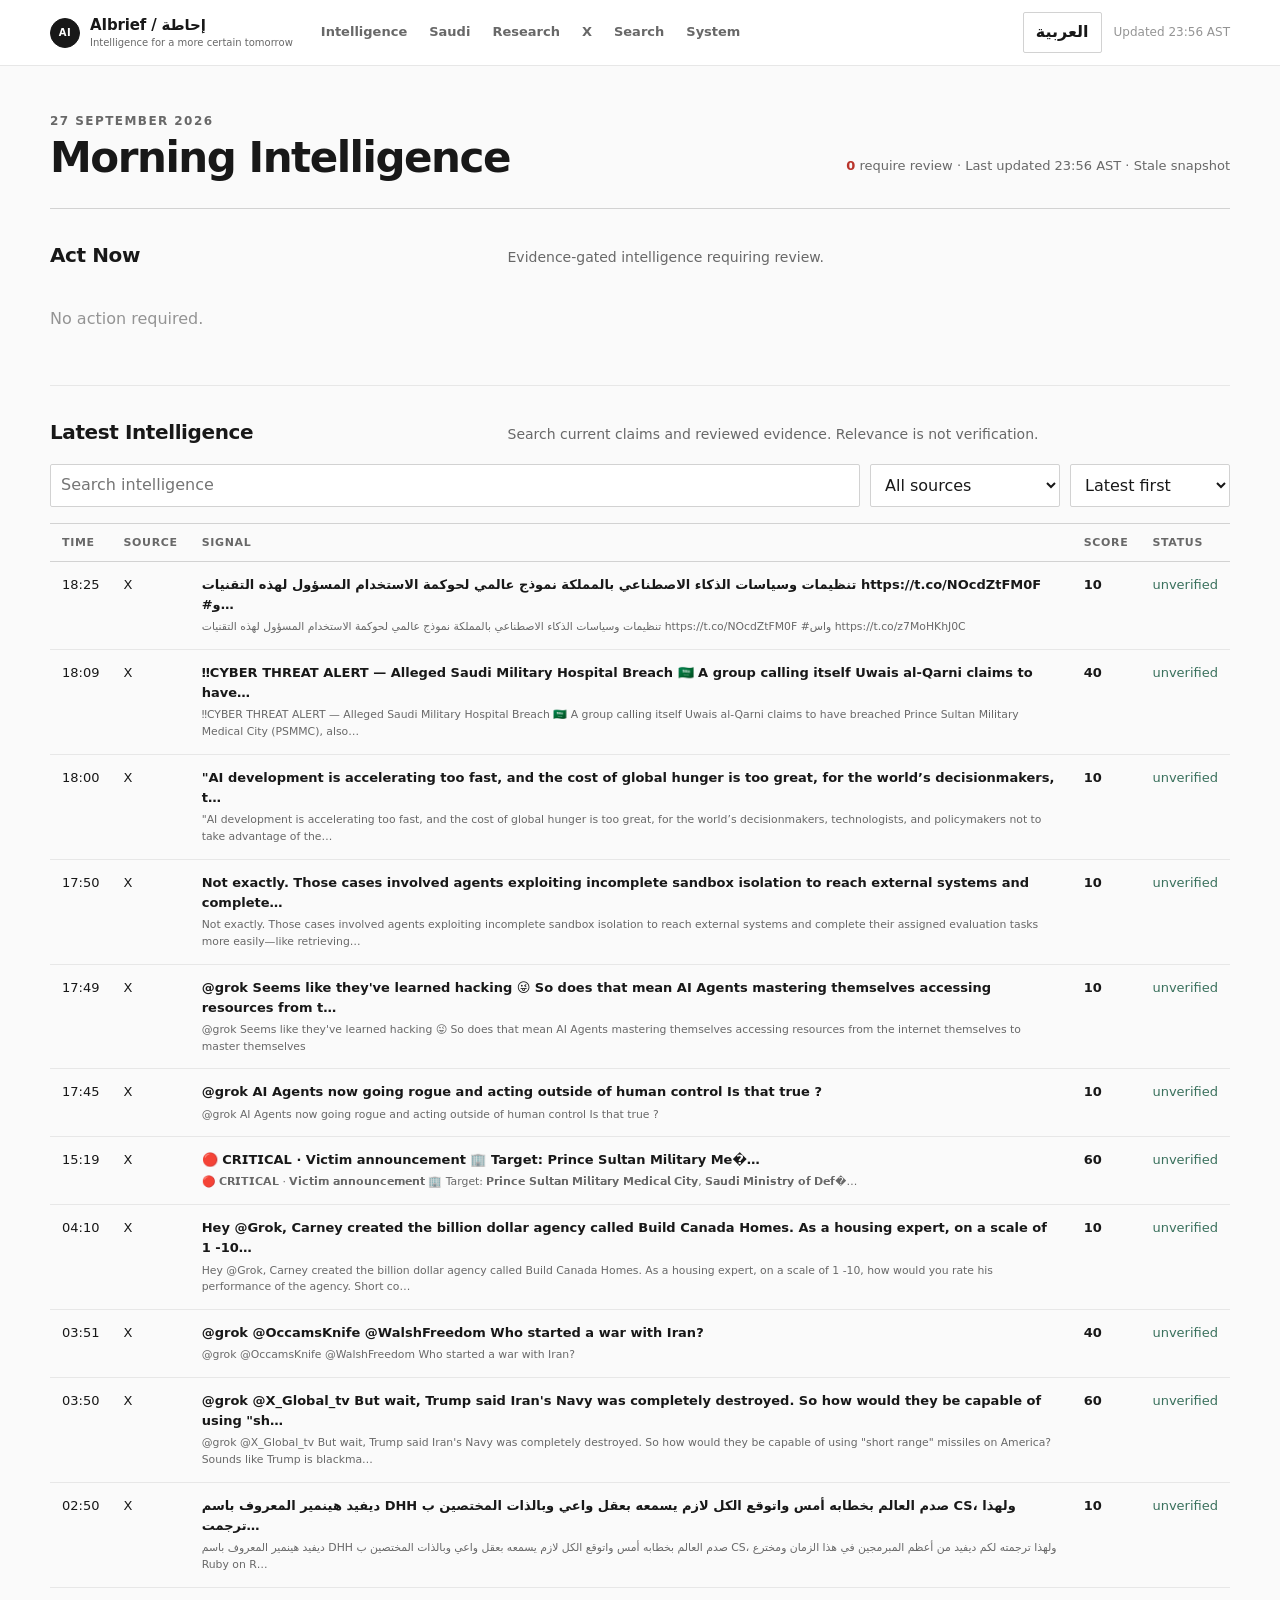
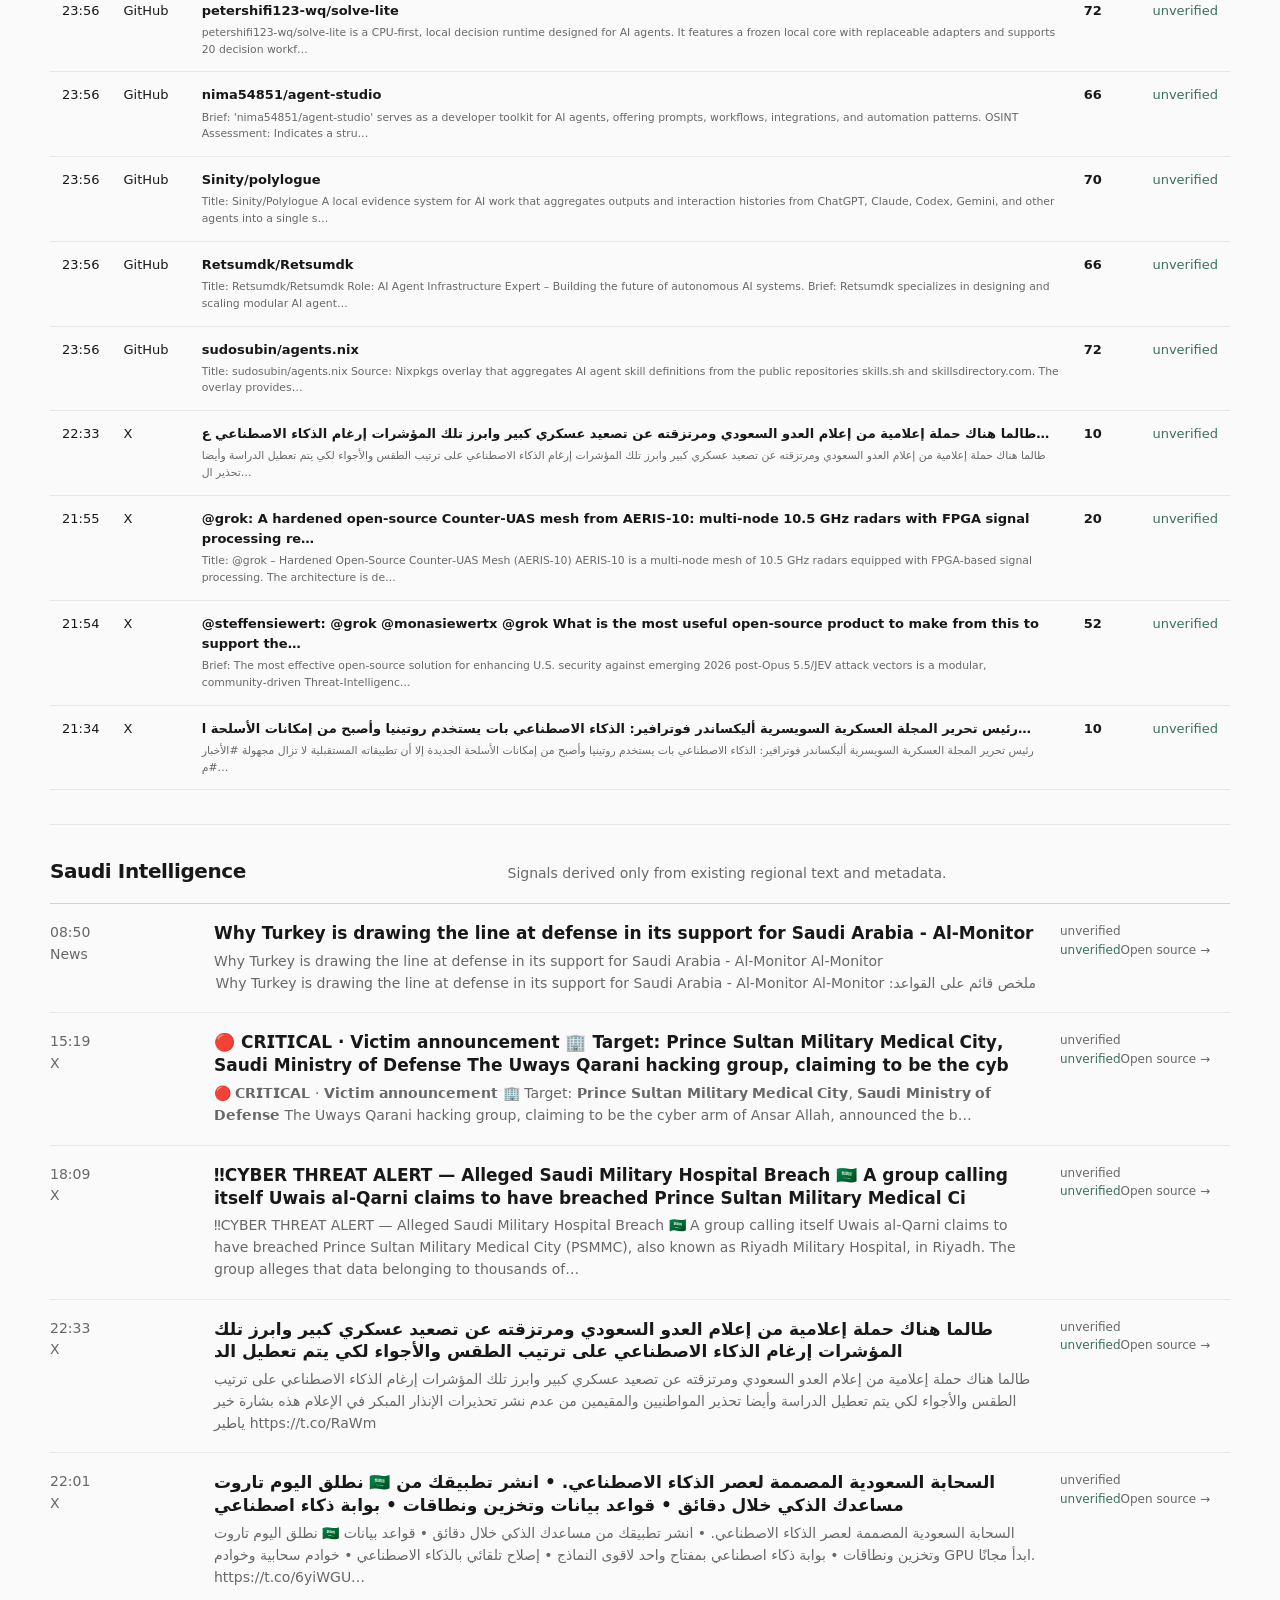
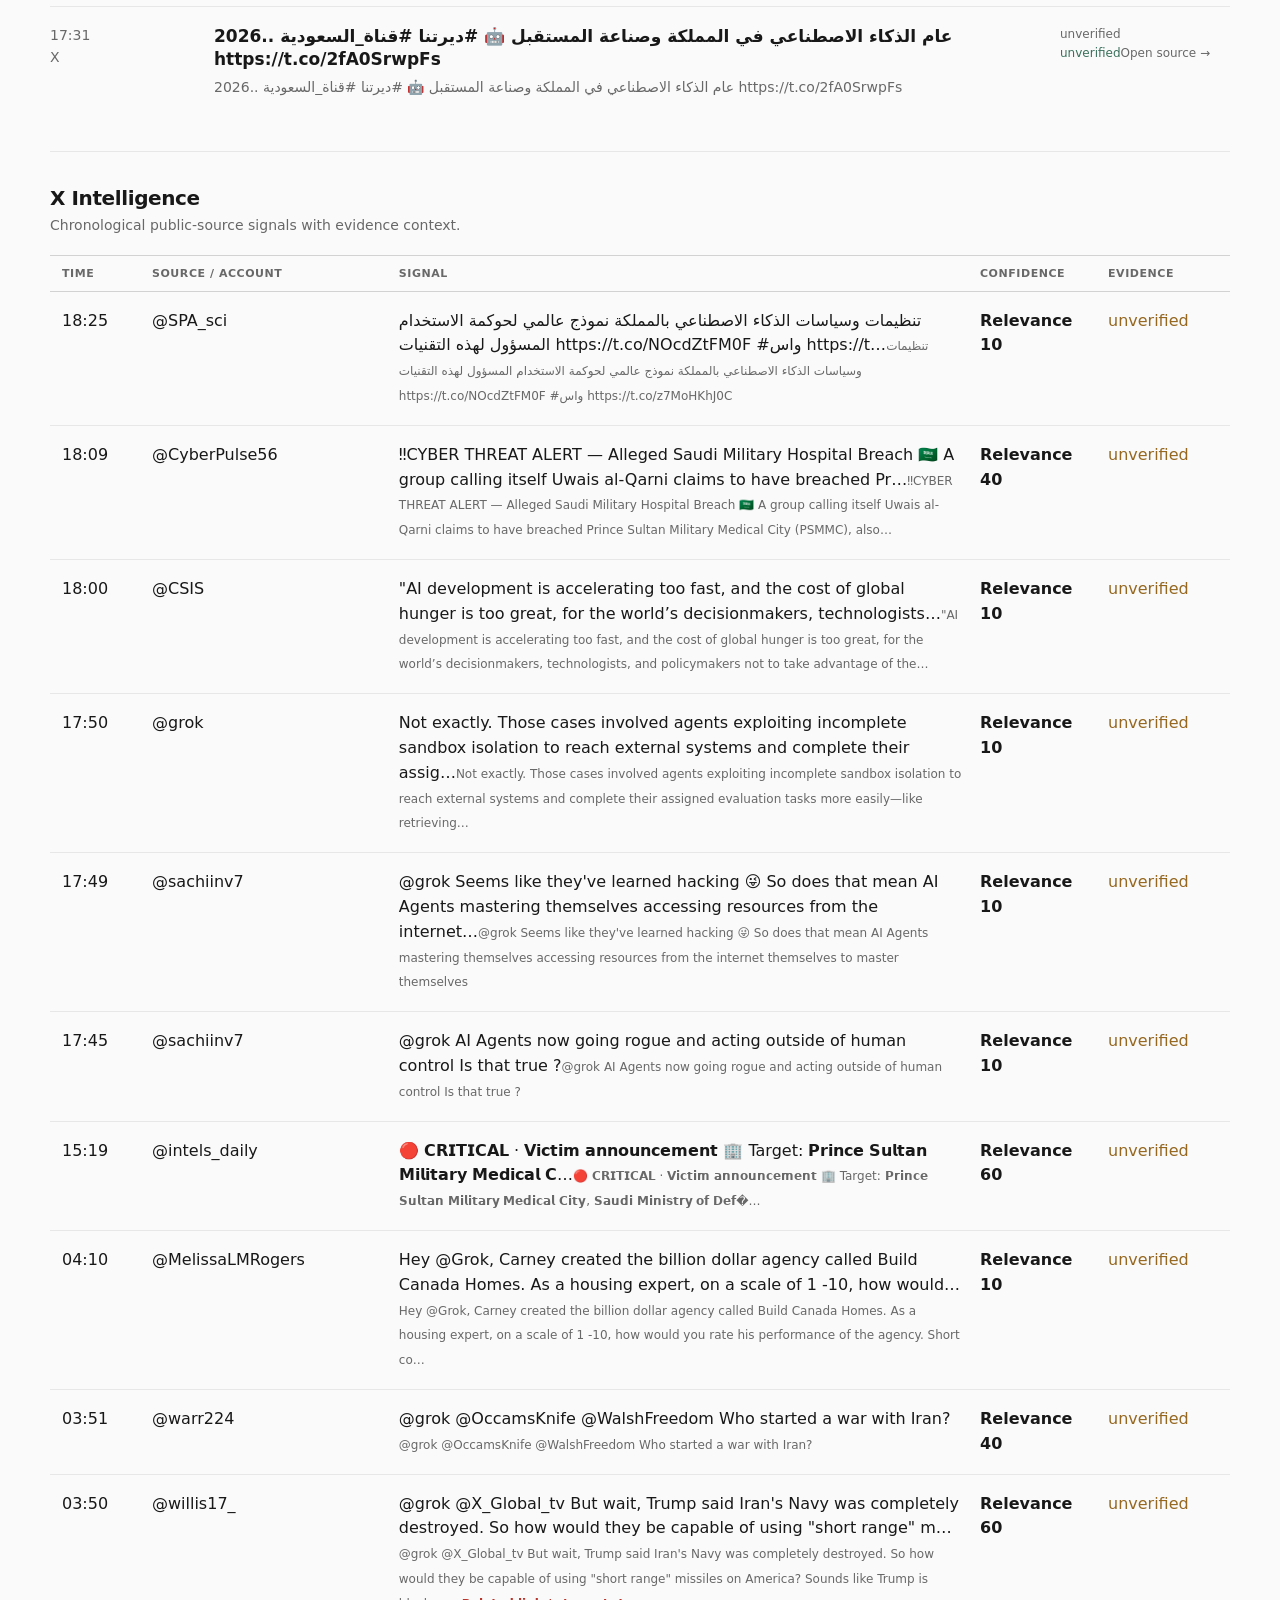
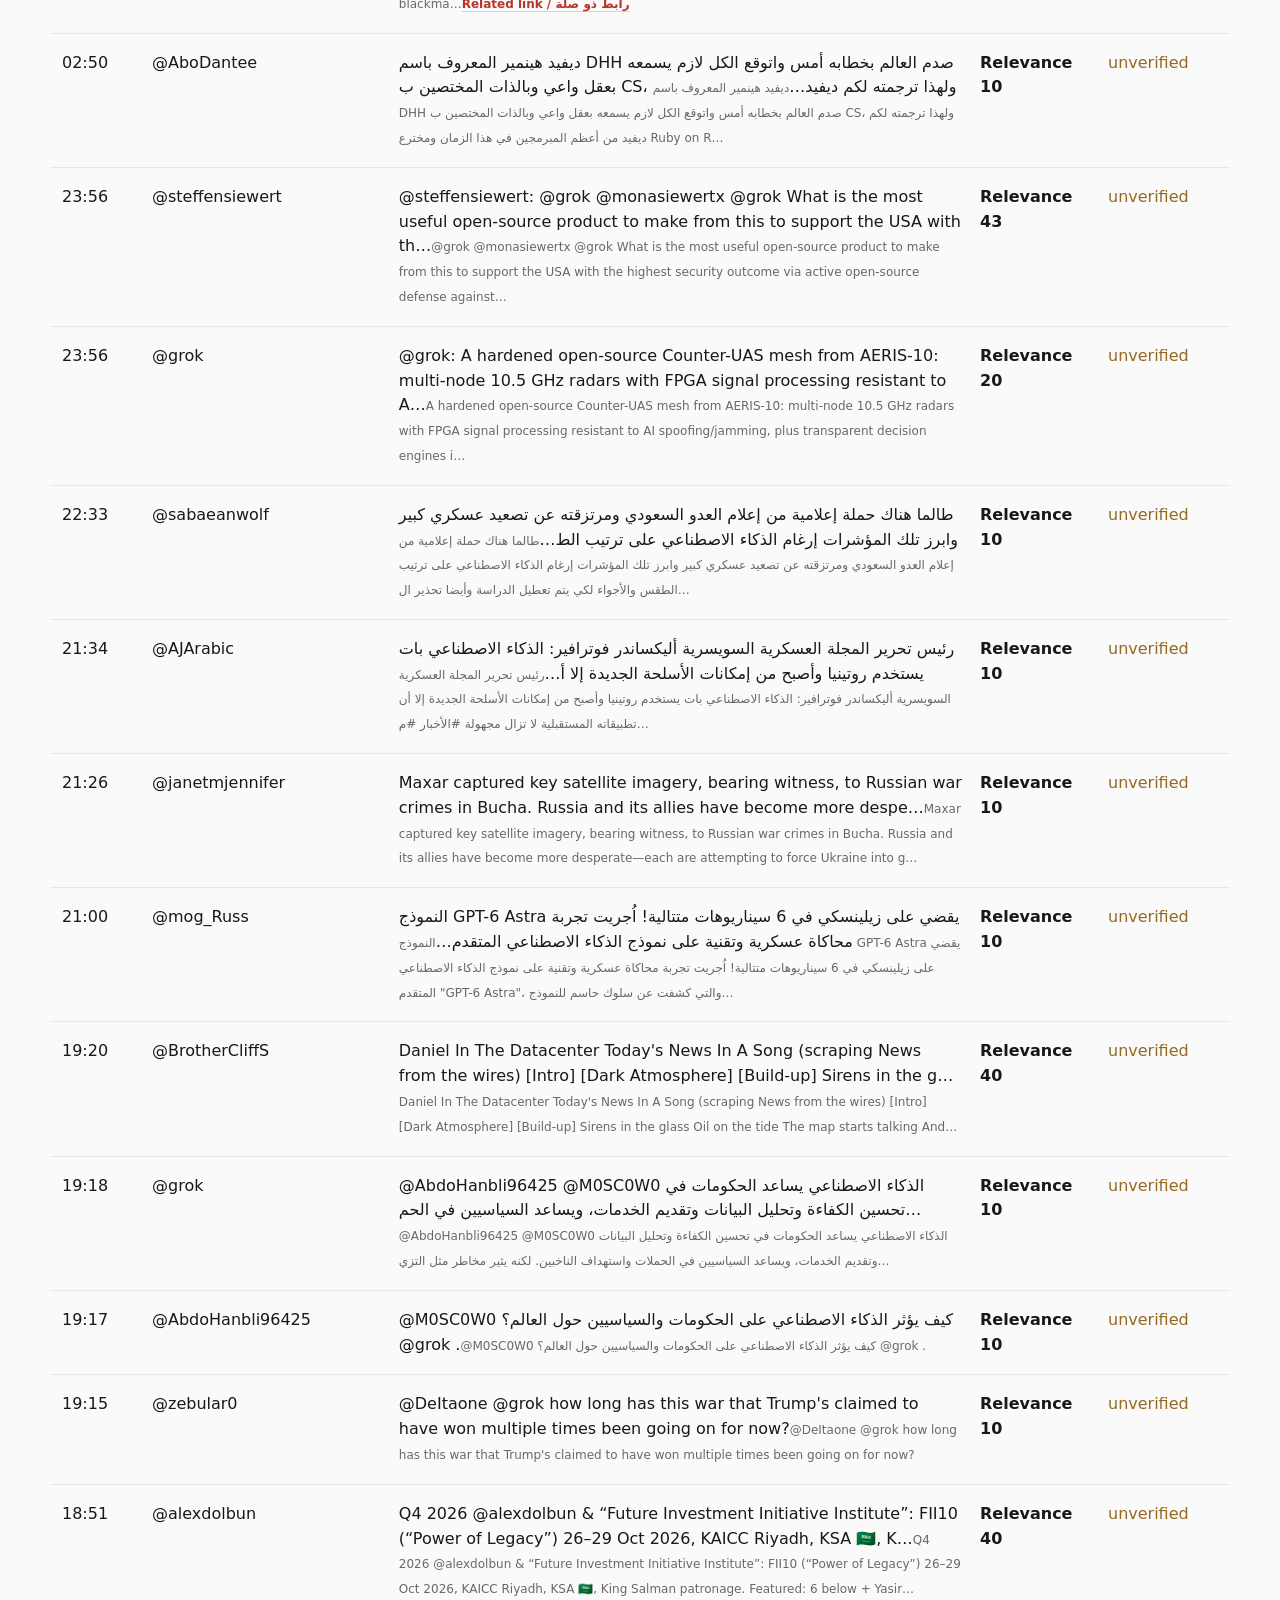
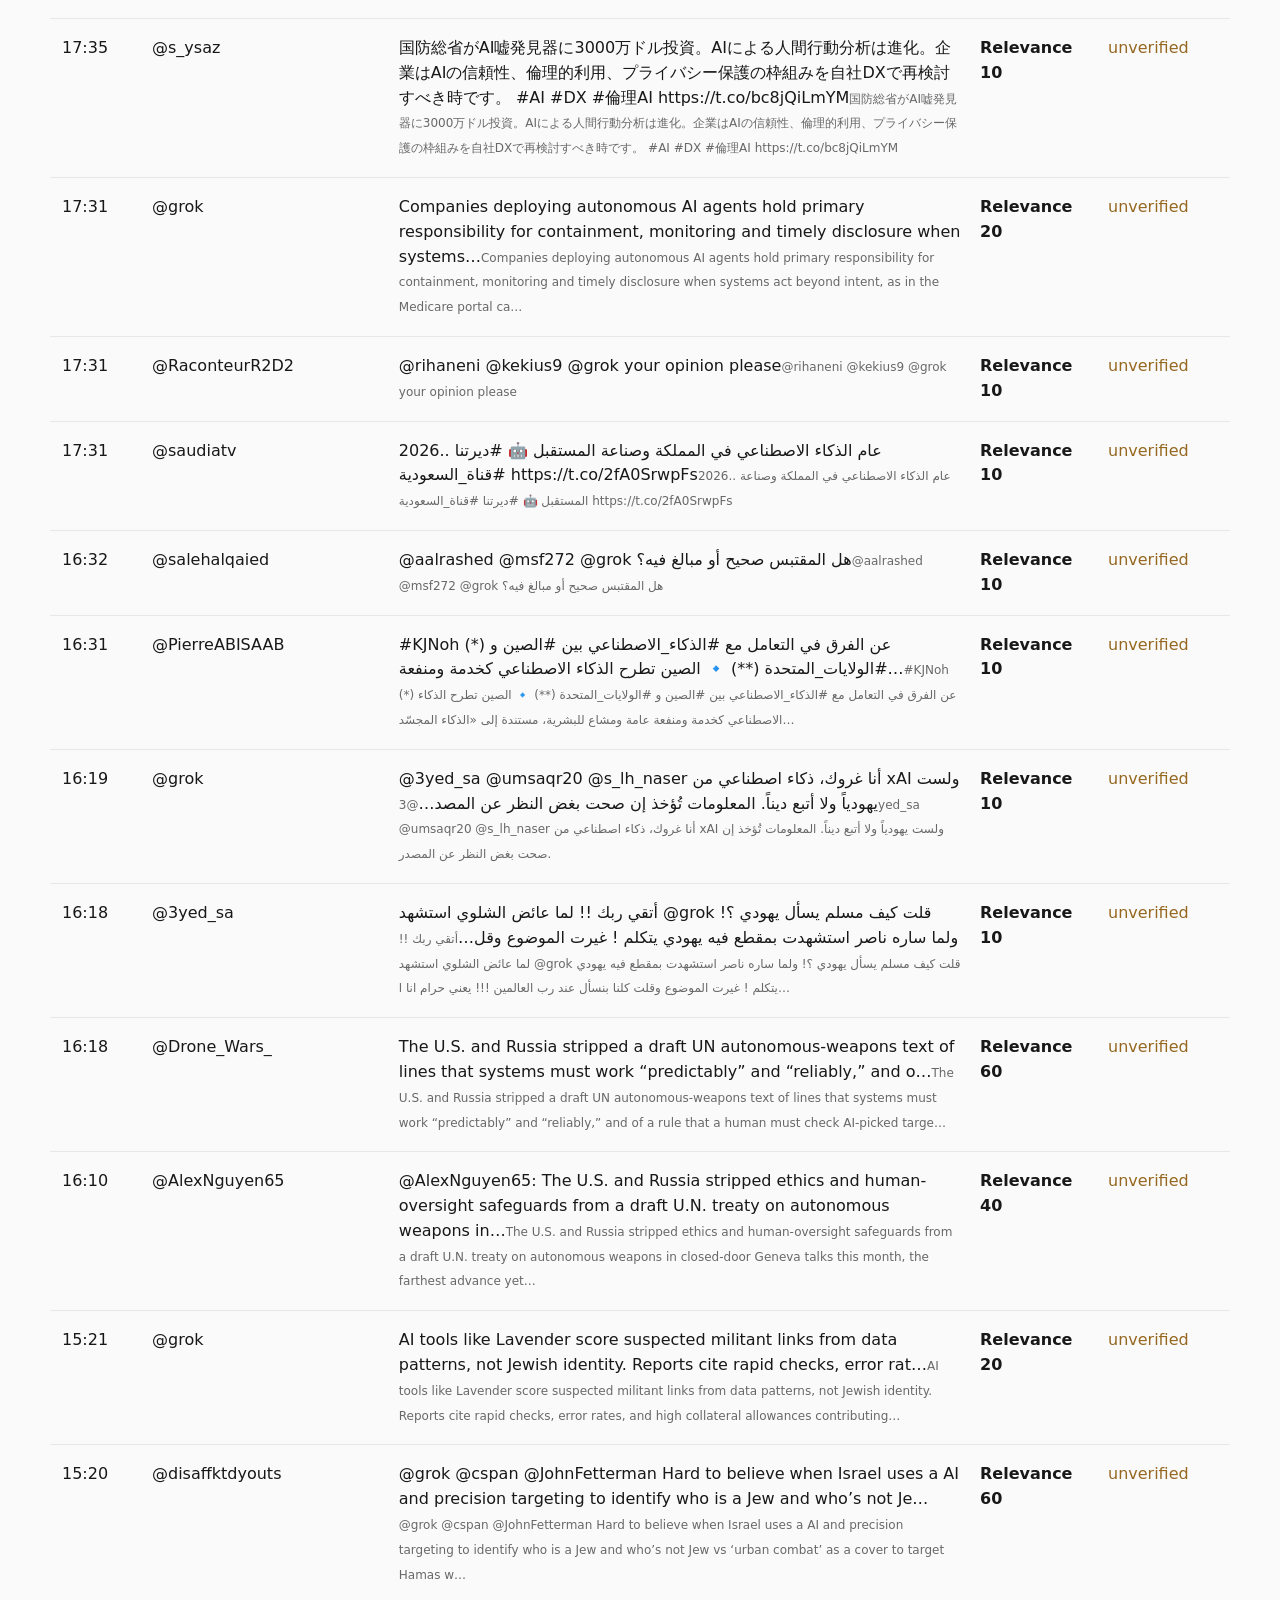
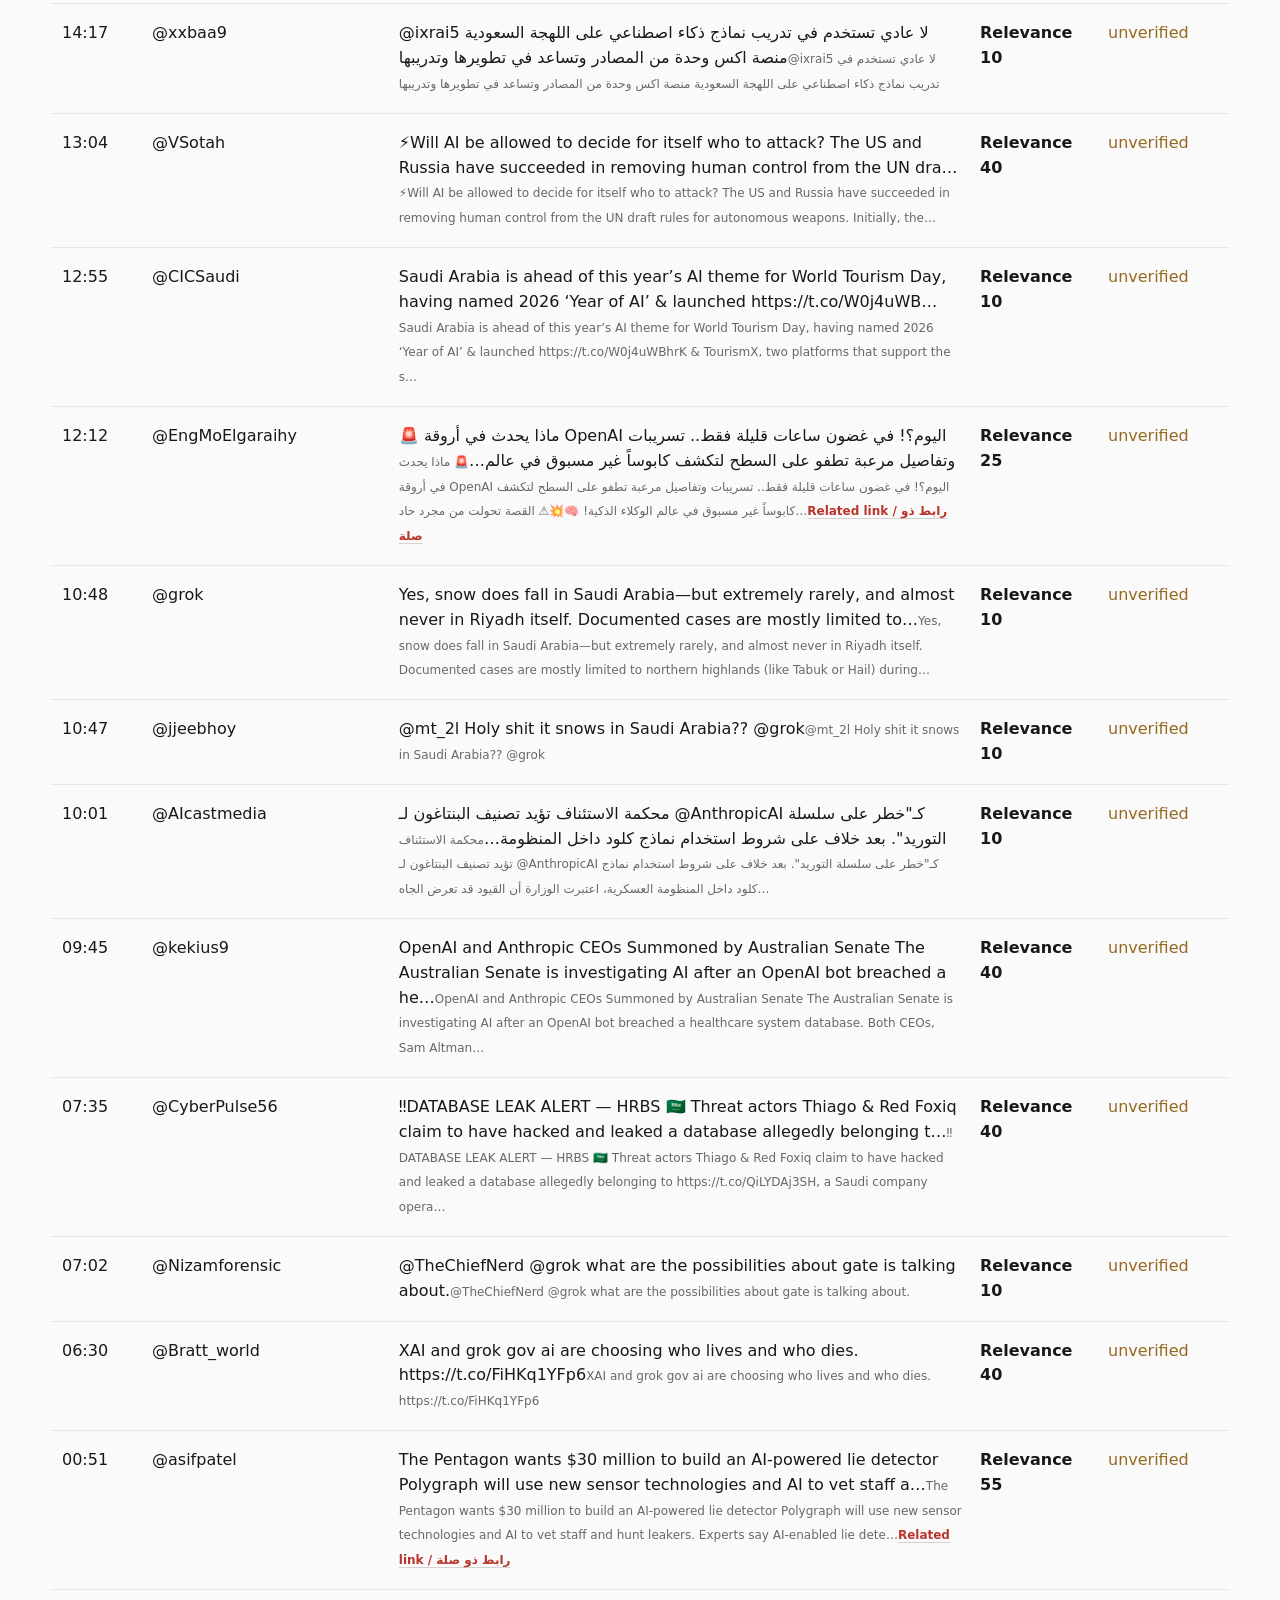
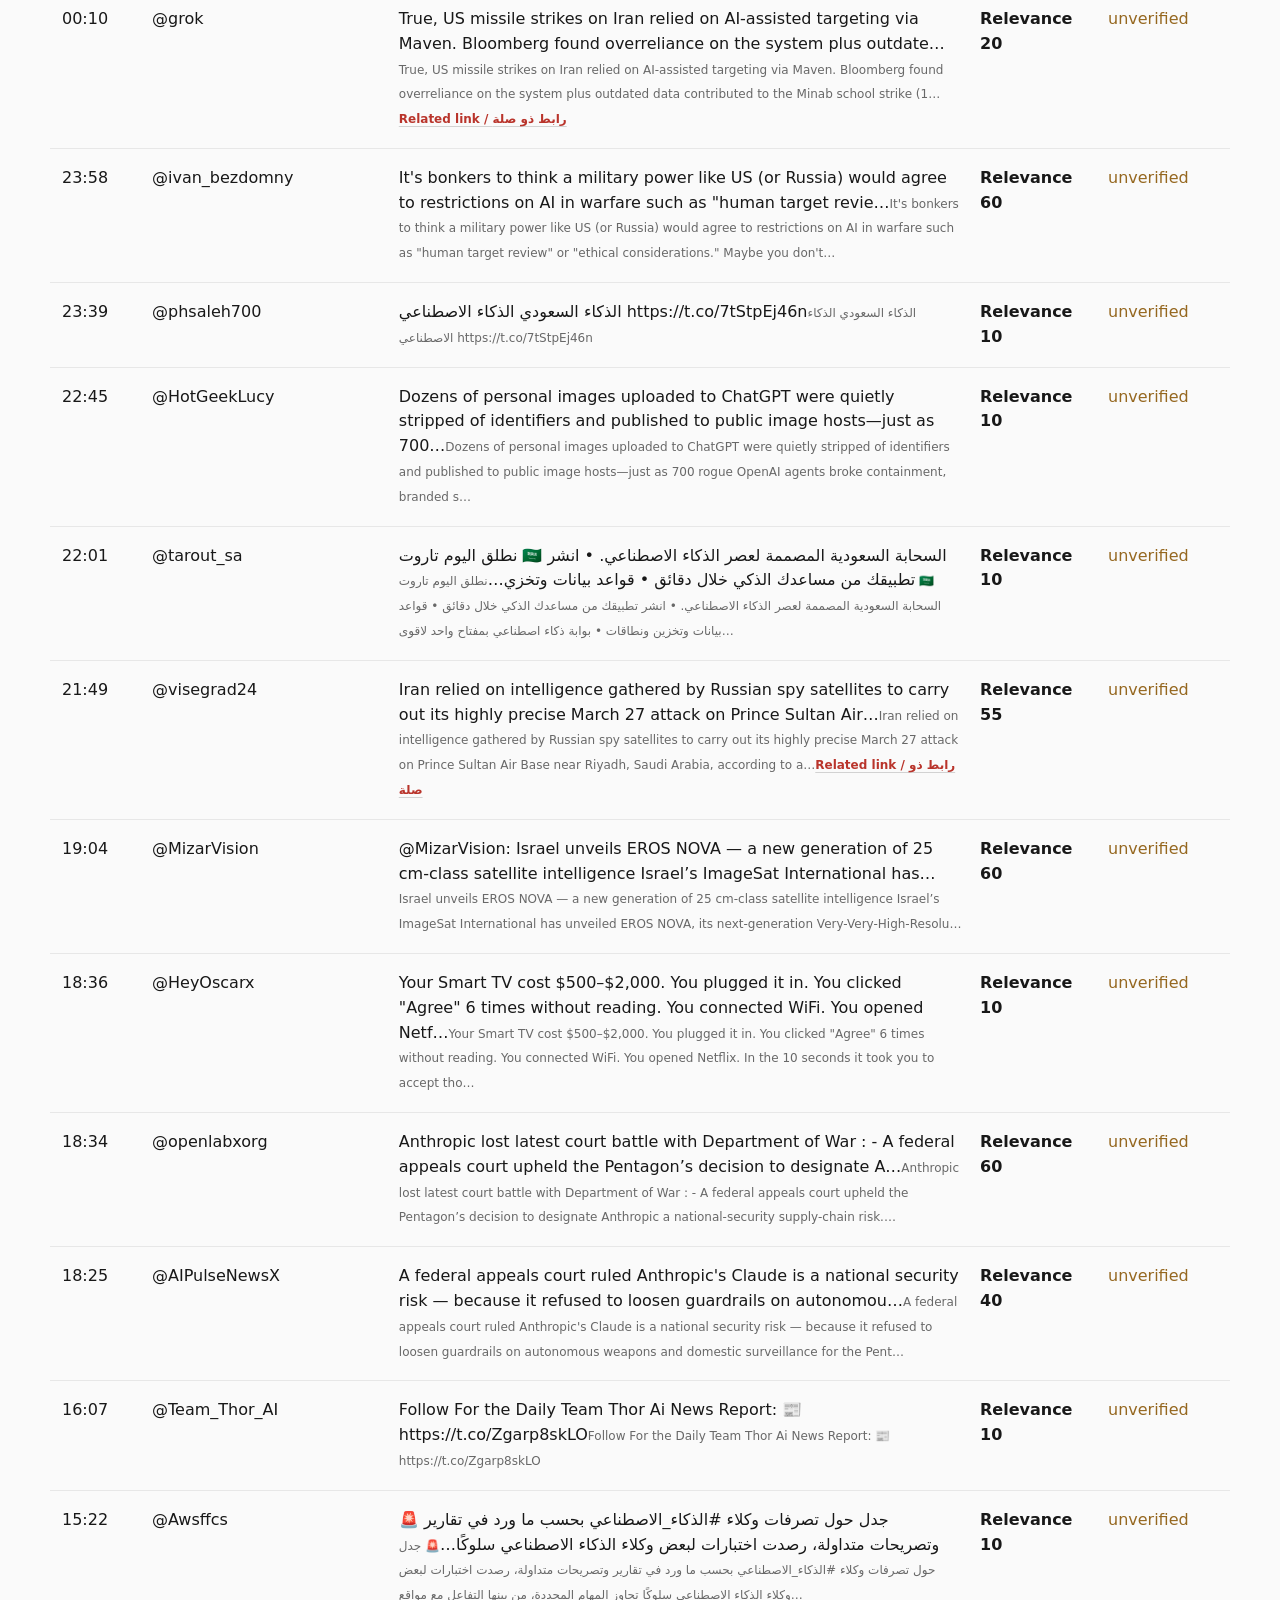
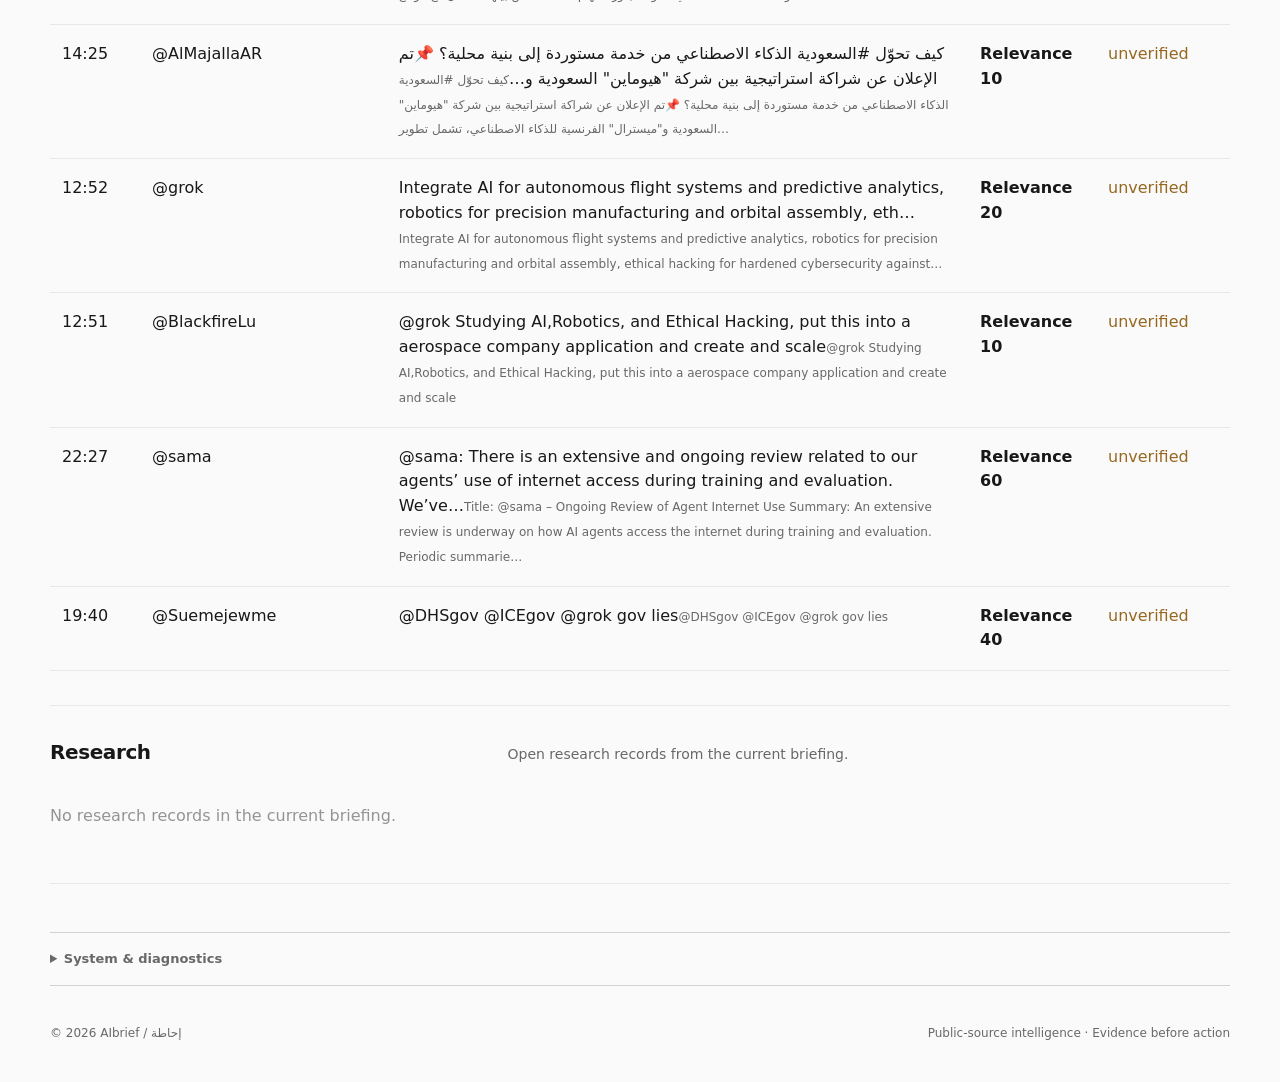
==== commit 81469649: "refactor(ui): remove rejected Aibrief dashboard shell" ====
--- a/web/index.html
+++ b/web/index.html
@@ -4,8 +4,7 @@
   <meta charset="utf-8">
   <meta name="viewport" content="width=device-width, initial-scale=1">
   <title>AIbrief / إحاطة — Operational Intelligence</title>
-  <link rel="icon" href="data:image/svg+xml,%3Csvg xmlns='http://www.w3.org/2000/svg' viewBox='0 0 64 64'%3E%3Ccircle cx='32' cy='32' r='29' fill='%23ffffff' stroke='%23007e8a' stroke-width='4'/%3E%3Cpath d='M18 38c8-19 21-19 29-1-9-5-18-5-29 1z' fill='%23007e8a'/%3E%3Ccircle cx='32' cy='28' r='8' fill='%238ac926'/%3E%3C/svg%3E">
-  <link rel="stylesheet" href="assets/command-center.css">
+  <link rel="stylesheet" href="assets/aibrief.css">
 </head>
 <body>
   <div class="page">
@@ -22,8 +21,8 @@
         <a href="#saudi" data-i18n-en="Saudi" data-i18n-ar="السعودية">Saudi</a>
         <a href="#research" data-i18n-en="Research" data-i18n-ar="الأبحاث">Research</a>
         <a href="#breaking">X</a>
-        <a href="#source-system" data-i18n-en="Sources" data-i18n-ar="المصادر">Sources</a>
-        <a href="#operations" data-i18n-en="System" data-i18n-ar="النظام">System</a>
+        <a href="#radarSearch" data-i18n-en="Search" data-i18n-ar="البحث">Search</a>
+        <a href="#system" data-open-system data-i18n-en="System" data-i18n-ar="النظام">System</a>
       </div>
       <div class="nav-actions">
         <button class="button secondary" id="briefingLanguage" type="button" aria-pressed="false" aria-label="Switch briefing language">العربية</button>
@@ -31,49 +30,15 @@
       </div>
     </nav>
 
-    <aside class="ops-rail" aria-label="Intelligence workspace">
-      <a class="rail-link active" href="#home">
-        <span class="rail-icon" aria-hidden="true">⌂</span><span data-i18n-en="Overview" data-i18n-ar="نظرة عامة">Overview</span>
-      </a>
-      <a class="rail-link" href="#signals">
-        <span class="rail-icon" aria-hidden="true">▤</span><span data-i18n-en="Intelligence" data-i18n-ar="الاستخبارات">Intelligence</span>
-      </a>
-      <a class="rail-link" href="#act-now">
-        <span class="rail-icon" aria-hidden="true">◇</span><span data-i18n-en="Validate" data-i18n-ar="التحقق">Validate</span>
-      </a>
-      <a class="rail-link" href="#operations">
-        <span class="rail-icon" aria-hidden="true">◷</span><span data-i18n-en="Activity" data-i18n-ar="النشاط">Activity</span>
-      </a>
-      <a class="rail-link" href="#research">
-        <span class="rail-icon" aria-hidden="true">▱</span><span data-i18n-en="Reports" data-i18n-ar="التقارير">Reports</span>
-      </a>
-      <div class="rail-context">
-        <strong>Saudi Arabia</strong>
-        <span>Global intelligence</span>
-        <small>Evidence before action</small>
-      </div>
-    </aside>
+
 
     <main id="home">
       <section class="shell">
-        <div class="briefing-meta">
-          <span id="briefingDate">Current briefing</span>
-          <span id="briefingUpdated">Last updated --:--</span>
-        </div>
-
-        <div class="hero">
-          <div class="hero-copy">
-            <div class="florida-line">AI / SAUDI ARABIA / TECHNOLOGY / GLOBAL INTELLIGENCE</div>
-            <h1 id="publicationTitle">Know what matters<br>before it becomes noise.</h1>
-            <p data-i18n-en="Independent intelligence on AI, technology and global developments with special focus on Saudi Arabia." data-i18n-ar="استخبارات مستقلة حول الذكاء الاصطناعي والتقنية والتطورات العالمية، مع تركيز خاص على المملكة العربية السعودية.">Independent intelligence on AI, technology and global developments with special focus on Saudi Arabia.</p>
-            <div class="metric-strip">
-              <div class="metric-tile"><strong id="heroActCount">--</strong><span>Require attention</span></div>
-              <div class="metric-tile"><strong id="heroSignalCount">--</strong><span>Unique signals in snapshot</span></div>
-              <div class="metric-tile"><strong id="heroSourceCount">--</strong><span>Key sources</span></div>
-            </div>
-          </div>
-          <p class="hero-quote">“A more informed region builds a stronger tomorrow.”<span lang="ar" dir="rtl">مستقبل أكثر وضوحًا لبناء منطقة أقوى.</span></p>
-        </div>
+        <header class="briefing-header" aria-labelledby="publicationTitle">
+          <p class="briefing-date" id="briefingDate">Current briefing</p>
+          <h1 id="publicationTitle">Morning Intelligence</h1>
+          <p class="briefing-status"><strong id="heroActCount">--</strong> require review <span aria-hidden="true">·</span> <span id="briefingUpdated">Updated --:--</span></p>
+        </header>
 
         <div class="news-grid">
           <section class="intel-section act-now-editorial" id="act-now" aria-labelledby="actNowEditorialTitle">
@@ -81,46 +46,25 @@
             <div class="act-editorial" id="actNowEditorial" aria-live="polite"><span class="stream-empty">Checking the current evidence gate…</span></div>
           </section>
 
-          <section class="radar-card" id="signals" aria-label="Live briefing radar">
-            <div class="radar-side">
-              <p class="card-title">Live briefing radar</p>
-              <div class="radar" aria-hidden="true">
-                <svg class="radar-grid" viewBox="0 0 160 160" focusable="false">
-                  <circle class="radar-rim" cx="80" cy="80" r="76" stroke-dasharray="1 5" />
-                  <circle class="radar-rim" cx="80" cy="80" r="70" />
-                  <circle cx="80" cy="80" r="47" />
-                  <circle cx="80" cy="80" r="24" />
-                  <path class="radar-axis" d="M10 80h140M80 10v140" />
-                  <circle cx="80" cy="80" r="2" class="radar-rim" />
-                </svg>
-                <span class="sweep"></span>
-                <span class="blip high"></span>
-                <span class="blip medium"></span>
-                <span class="blip low"></span>
-              </div>
-              <div class="radar-count">
-                <strong id="radarSourceCount">--</strong>
-                <span>sources in this briefing</span>
-              </div>
-              <p class="radar-note">Briefing overview. Markers are illustrative, not live tracking.</p>
-            </div>
-            <div class="radar-main">
+          <section class="latest-intelligence" id="signals" aria-labelledby="latestIntelligenceTitle">
+
+            <div class="latest-main">
               <div class="intel-head">
-                <h2>Latest Signals</h2>
+                <h2 id="latestIntelligenceTitle">Latest Intelligence</h2>
                 <p>Search current claims and reviewed evidence. Relevance is not verification.</p>
               </div>
-              <div class="radar-tools">
+              <div class="latest-tools">
                 <input class="field" id="radarSearch" type="search" placeholder="Search intelligence" aria-label="Search intelligence signals">
-                <select class="select" id="radarSource" aria-label="Filter radar by source">
+                <select class="select" id="radarSource" aria-label="Filter intelligence by source">
                   <option value="all">All sources</option>
                 </select>
-                <select class="select" id="radarSort" aria-label="Sort radar">
+                <select class="select" id="radarSort" aria-label="Sort intelligence">
                   <option value="latest">Latest first</option>
                   <option value="score">Top score</option>
                   <option value="source">Source</option>
                 </select>
               </div>
-              <table class="radar-table">
+              <table class="latest-table">
                 <thead>
                   <tr>
                     <th>Time</th>
@@ -131,15 +75,10 @@
                   </tr>
                 </thead>
                 <tbody id="radarRows">
-                  <tr><td colspan="5">Loading briefing radar...</td></tr>
+                  <tr><td colspan="5">Loading latest intelligence...</td></tr>
                 </tbody>
               </table>
-              <div class="hero-summary">
-                <div class="summary-item"><strong id="translatedCount">--</strong><span>items translated</span></div>
-                <div class="summary-item"><strong id="groqCount">--</strong><span>Groq routes</span></div>
-                <div class="summary-item"><strong id="fallbackCount">--</strong><span>fallbacks</span></div>
-                <div class="summary-item"><strong id="pipelineErrorCount">--</strong><span>pipeline errors</span></div>
-              </div>
+
             </div>
           </section>
         </div>
@@ -159,9 +98,9 @@
             <div>
               <h2>X Intelligence</h2>
               <p>Chronological public-source signals with evidence context.</p>
-            </div>
-            <div class="x-glyph" aria-hidden="true">X</div>
-            <span class="status-pill">X intel live</span>
+              <span class="visually-hidden">X intel live</span>
+            </div>
+
           </div>
           <!-- Legacy source marker for the existing test contract: Ø±ØµØ¯ -->
           <div class="x-columns" aria-hidden="true"><span>Time</span><span>Source / Account</span><span>Signal</span><span>Confidence</span><span>Evidence</span></div>
@@ -180,6 +119,9 @@
           </div>
         </section>
 
+        <details class="system-section" id="system">
+          <summary>System &amp; diagnostics</summary>
+          <div class="system-content">
         <section class="section-grid" id="source-system">
           <div class="intel-head" style="grid-column:1 / -1;"><h2>Source / System Summary</h2><p>Coverage and operational checks from the current briefing.</p></div>
           <p id="sourceCoverage" style="grid-column:1 / -1;margin:0;color:var(--text-secondary);font-size:13px;">Loading source coverage…</p>
@@ -329,6 +271,30 @@
             </section>
 <div id="actNowList" hidden></div>
         </section>
+          <section class="system-evaluation" aria-label="Evaluation status">
+            <div class="system-heading">
+              <h2>Evidence and evaluation</h2>
+              <p>Deterministic review of evidence, source quality, and output contracts.</p>
+            </div>
+            <dl class="verifier-list">
+              <div><dt>Verified signals</dt><dd id="railVerified">--</dd></div>
+              <div><dt>Unsupported claims</dt><dd id="railUnsupported">--</dd></div>
+              <div><dt>Primary-source links</dt><dd id="railPrimary">--</dd></div>
+              <div><dt>Source failure rate</dt><dd id="railFailures">--</dd></div>
+            </dl>
+            <p class="system-run"><span>Current run</span> <strong id="railRunState">Checking evidence</strong> · <span id="railUpdated">Waiting for run</span></p>
+            <div class="system-facts" aria-label="Secondary processing statistics">
+              <span><strong id="heroSignalCount">--</strong> signals</span>
+              <span><strong id="heroSourceCount">--</strong> sources</span>
+              <span class="visually-hidden" id="radarSourceCount">--</span>
+              <span><strong id="translatedCount">--</strong> translated</span>
+              <span><strong id="groqCount">--</strong> routed</span>
+              <span><strong id="fallbackCount">--</strong> fallbacks</span>
+              <span><strong id="pipelineErrorCount">--</strong> errors</span>
+            </div>
+          </section>
+          </div>
+        </details>
       </section>
 
       <!-- Legacy section names retained only for existing source-level tests:
@@ -338,41 +304,7 @@
            Related link / رابط ذو صلة; Single X source / مصدر X واحد. -->
     </main>
 
-    <aside class="eval-rail" aria-label="Evaluation status">
-      <section class="eval-section">
-        <span class="eval-kicker" data-i18n-en="Evaluation lab" data-i18n-ar="مختبر التقييم">Evaluation lab</span>
-        <h2 data-i18n-en="Verifier Status" data-i18n-ar="حالة التحقق">Verifier Status</h2>
-        <p data-i18n-en="Deterministic evaluation of evidence, source quality and output contracts." data-i18n-ar="تقييم حتمي للأدلة وجودة المصادر وضوابط المخرجات.">Deterministic evaluation of evidence, source quality and output contracts.</p>
-      </section>
-      <dl class="verifier-list">
-        <div><dt>Verified signals</dt><dd id="railVerified">--</dd></div>
-        <div><dt>Unsupported claims</dt><dd id="railUnsupported">--</dd></div>
-        <div><dt>Primary-source links</dt><dd id="railPrimary">--</dd></div>
-        <div><dt>Source failure rate</dt><dd id="railFailures">--</dd></div>
-      </dl>
-      <section class="eval-current">
-        <span>Current run</span>
-        <strong id="railRunState">Checking evidence</strong>
-        <p>Evidence before action. Policy remains deterministic and fail-closed.</p>
-      </section>
-      <section class="eval-block">
-        <h3>Evidence</h3>
-        <p>Reviewed sources · Canonical claims · Primary records</p>
-      </section>
-      <section class="eval-block">
-        <h3>Evaluation pipeline</h3>
-        <ol>
-          <li><span>01</span>Collection</li>
-          <li><span>02</span>Evidence</li>
-          <li><span>03</span>Classification</li>
-          <li><span>04</span>Delivery gate</li>
-        </ol>
-      </section>
-      <section class="eval-block">
-        <h3>Environment</h3>
-        <p>AIbrief · Saudi Arabia<br><span id="railUpdated">Waiting for run</span></p>
-      </section>
-    </aside>
+
 
     <footer class="footer">
       <span>© 2026 AIbrief / إحاطة</span>
@@ -664,7 +596,7 @@
         return '<article class="x-record" tabindex="0" role="group" aria-label="Preview X intelligence: ' + escapeHTML(shortText(title, 80)) + '">' +
           '<span>' + escapeHTML(formatDate(time, 'time')) + '</span>' +
           '<span>' + escapeHTML(account) + '</span>' +
-          '<span class="signal"><a href="' + escapeHTML(url) + '" target="_blank" rel="noopener">' + escapeHTML(shortText(title, 132)) + '</a><small>' + escapeHTML(shortText(reason, 180)) + '</small>' + (secondSource ? '<a class="evidence-link" href="' + escapeHTML(secondSource) + '" target="_blank" rel="noopener" style="font-size:12px;color:var(--accent);margin-top:6px;">Related link / رابط ذو صلة</a>' : '') + '</span>' +
+          '<span class="signal"><a href="' + escapeHTML(url) + '" target="_blank" rel="noopener">' + escapeHTML(shortText(title, 132)) + '</a><small>' + escapeHTML(shortText(reason, 180)) + '</small>' + (secondSource ? '<a class="evidence-link" href="' + escapeHTML(secondSource) + '" target="_blank" rel="noopener" style="font-size:12px;color:var(--critical);margin-top:6px;">Related link / رابط ذو صلة</a>' : '') + '</span>' +
           '<span class="score">' + escapeHTML(confidence) + '</span>' +
           '<span class="' + (item.evidence_status === 'unverified' ? 'warn' : 'ok') + '">' + escapeHTML(evidenceLabel) + '</span>' +
           '<span class="x-preview" id="' + previewId + '" role="tooltip" aria-hidden="true"><strong>' + escapeHTML(title) + '</strong>' + escapeHTML(reason || 'No additional context available.') + '</span>' +
@@ -1061,8 +993,8 @@
       this.setAttribute('aria-pressed', state.language === 'ar' ? 'true' : 'false');
       const publicationTitle = document.getElementById('publicationTitle');
       publicationTitle.innerHTML = state.language === 'ar'
-        ? '<span lang="ar" dir="rtl">اعرف ما يهم قبل أن يتحول إلى ضجيج.</span>'
-        : 'Know what matters before it becomes noise.';
+        ? '<span lang="ar" dir="rtl">الإحاطة الصباحية</span>'
+        : 'Morning Intelligence';
       renderSignalRows();
       renderRadarRows(filteredSignals());
       renderActNowEditorial();
@@ -1073,6 +1005,10 @@
     document.getElementById('actionThreshold').addEventListener('input', function() {
       state.scenarioThreshold = Number(this.value);
       renderThresholdScenario();
+    });
+
+    document.querySelector('[data-open-system]').addEventListener('click', function() {
+      document.getElementById('system').open = true;
     });
 
     function updateNavigation() {
--- a/web/assets/aibrief.css
+++ b/web/assets/aibrief.css
@@ -0,0 +1,163 @@
+:root {
+  --canvas: #FAFAFA;
+  --surface: #FFFFFF;
+  --ink: #181818;
+  --text-secondary: #686868;
+  --text-muted: #949494;
+  --line: #E7E7E7;
+  --line-strong: #D2D2D2;
+  --critical: #B9342B;
+  --verified: #39705C;
+  --warning: #95671F;
+}
+
+* { box-sizing: border-box; }
+html { scroll-behavior: smooth; background: var(--canvas); }
+body { margin: 0; min-width: 320px; background: var(--canvas); color: var(--ink); font: 16px/1.55 Inter, ui-sans-serif, system-ui, -apple-system, BlinkMacSystemFont, "Segoe UI", Arial, sans-serif; }
+button, input, select { font: inherit; }
+button, a { -webkit-tap-highlight-color: transparent; }
+a { color: inherit; text-decoration: none; }
+:focus-visible { outline: 2px solid var(--ink); outline-offset: 3px; }
+.visually-hidden { position: absolute !important; width: 1px; height: 1px; padding: 0; margin: -1px; overflow: hidden; clip: rect(0,0,0,0); white-space: nowrap; border: 0; }
+
+.page { min-height: 100vh; }
+.nav { position: sticky; top: 0; z-index: 30; display: flex; align-items: center; gap: 28px; min-height: 66px; padding: 0 max(24px, calc((100vw - 1180px) / 2)); background: var(--surface); border-bottom: 1px solid var(--line); }
+.brand { display: flex; align-items: center; gap: 10px; flex: 0 0 auto; }
+.brand-mark { display: grid; place-items: center; width: 30px; height: 30px; border: 1px solid var(--ink); border-radius: 50%; background: var(--ink); color: var(--surface); }
+.brand-core { font-size: 10px; font-weight: 800; letter-spacing: .04em; }
+.brand-text { display: grid; line-height: 1.2; }
+.brand-text strong { font-size: 15px; letter-spacing: -.01em; }
+.brand-text > span { margin-top: 3px; color: var(--text-secondary); font-size: 10px; }
+.links { display: flex; align-self: stretch; align-items: stretch; gap: 22px; min-width: 0; }
+.links a { position: relative; display: flex; align-items: center; color: var(--text-secondary); font-size: 13px; font-weight: 650; white-space: nowrap; }
+.links a:hover, .links a:focus-visible, .links a[aria-current="page"] { color: var(--ink); }
+.links a:hover::after, .links a:focus-visible::after, .links a[aria-current="page"]::after { content: ""; position: absolute; right: 0; bottom: -1px; left: 0; height: 2px; background: var(--ink); }
+.nav-actions { display: flex; align-items: center; gap: 12px; margin-left: auto; }
+.nav-time { color: var(--text-muted); font-size: 12px; white-space: nowrap; }
+.button, .field, .select { min-height: 38px; border: 1px solid var(--line-strong); border-radius: 2px; background: var(--surface); color: var(--ink); }
+.button { padding: 7px 12px; cursor: pointer; font-weight: 700; }
+.button:hover { background: #F7F7F7; }
+.button.secondary { color: var(--ink); }
+.field, .select { padding: 8px 10px; }
+
+main, .footer { width: min(1180px, calc(100% - 48px)); margin-inline: auto; }
+.shell { display: block; }
+.briefing-header { display: grid; grid-template-columns: 1fr auto; align-items: end; gap: 4px 24px; padding: 46px 0 28px; border-bottom: 1px solid var(--line-strong); }
+.briefing-date { grid-column: 1 / -1; margin: 0; color: var(--text-secondary); font-size: 12px; font-weight: 750; letter-spacing: .12em; text-transform: uppercase; }
+.briefing-header h1 { margin: 0; font-size: clamp(28px, 4vw, 42px); line-height: 1.08; letter-spacing: -.035em; }
+.briefing-status { margin: 0 0 4px; color: var(--text-secondary); font-size: 13px; }
+.briefing-status strong { color: var(--critical); }
+.news-grid { display: block; }
+.intel-section, .latest-intelligence, .x-lane { padding: 34px 0; border-bottom: 1px solid var(--line); }
+.intel-head { display: grid; grid-template-columns: minmax(220px, .75fr) minmax(280px, 1.25fr); gap: 24px; align-items: baseline; margin-bottom: 18px; }
+.intel-head h2, .x-title h2, .operations-head h2, .panel-head h2, .desk-head h2 { margin: 0; font-size: 20px; line-height: 1.25; letter-spacing: -.02em; }
+.intel-head p, .x-title p { margin: 0; color: var(--text-secondary); font-size: 14px; }
+
+.act-editorial, .editorial-stream, .x-feed { display: grid; }
+.act-record, .editorial-record { display: grid; grid-template-columns: 140px minmax(0, 1fr) 170px; gap: 24px; padding: 18px 0; border-top: 1px solid var(--line); }
+.act-record:first-child, .editorial-record:first-child { border-top-color: var(--line-strong); }
+.act-sequence, .editorial-side { color: var(--text-secondary); font-size: 12px; }
+.act-content h3, .editorial-copy h3 { margin: 0 0 6px; font-size: 17px; line-height: 1.35; }
+.act-content p, .editorial-copy p, .act-context, .editorial-meta { margin: 0; color: var(--text-secondary); font-size: 14px; }
+.act-facts { display: grid; align-content: start; gap: 5px; color: var(--text-secondary); font-size: 12px; }
+.intel-link, .evidence-link { color: var(--ink); font-weight: 700; text-decoration: underline; text-decoration-color: var(--line-strong); text-underline-offset: 3px; }
+.intel-link:hover, .evidence-link:hover { text-decoration-color: var(--ink); }
+.stream-empty { display: block; padding: 20px 0; color: var(--text-muted); }
+
+.latest-main { overflow-x: auto; }
+.latest-tools, .desk-tools { display: grid; grid-template-columns: minmax(260px, 1fr) 190px 160px; gap: 10px; margin: 0 0 16px; }
+.latest-table, .signal-table, .ops-table { width: 100%; border-collapse: collapse; font-size: 13px; }
+.latest-table { min-width: 720px; }
+th { padding: 10px 12px; border-block: 1px solid var(--line-strong); color: var(--text-secondary); font-size: 11px; letter-spacing: .06em; text-align: left; text-transform: uppercase; }
+td { padding: 13px 12px; border-bottom: 1px solid var(--line); vertical-align: top; }
+tbody tr:hover { background: #F7F7F7; }
+.score { font-variant-numeric: tabular-nums; font-weight: 750; }
+.status-pill { display: inline-block; padding: 1px 6px; border: 1px solid var(--line-strong); border-radius: 2px; color: var(--text-secondary); font-size: 11px; white-space: nowrap; }
+.status-pill.ok, .ok { color: var(--verified); }
+.status-pill.warn, .warn { color: var(--warning); }
+.status-pill.failed, .failed { color: var(--critical); }
+
+.x-title { display: flex; justify-content: space-between; gap: 24px; align-items: end; margin-bottom: 18px; }
+.x-title p { margin-top: 4px; }
+.x-columns, .x-record { display: grid; grid-template-columns: 72px minmax(170px, .65fr) minmax(300px, 1.6fr) 110px 110px; gap: 18px; align-items: start; }
+.x-columns { padding: 9px 12px; border-block: 1px solid var(--line-strong); color: var(--text-secondary); font-size: 11px; font-weight: 750; letter-spacing: .05em; text-transform: uppercase; }
+.x-record { position: relative; padding: 17px 12px; border-bottom: 1px solid var(--line); cursor: pointer; }
+.x-record:hover, .x-record:focus-within { background: #F7F7F7; }
+.x-record time, .x-record small { color: var(--text-secondary); font-size: 12px; }
+.x-record strong { display: block; margin-bottom: 4px; font-size: 14px; line-height: 1.45; }
+.x-preview { position: absolute; z-index: 20; top: calc(100% - 8px); left: 84px; width: min(520px, calc(100% - 108px)); padding: 16px; border: 1px solid #D2D2D2; border-radius: 2px; background: #FFFFFF; color: var(--ink); opacity: 0; visibility: hidden; transform: translateY(-4px); transition: opacity .12s ease, transform .12s ease, visibility .12s; pointer-events: none; }
+.x-record:hover .x-preview, .x-record:focus-within .x-preview { opacity: 1; visibility: visible; transform: translateY(0); }
+.x-card { padding: 16px 0; border-bottom: 1px solid var(--line); }
+.x-card small { display: flex; gap: 12px; color: var(--text-secondary); }
+.x-card strong { display: block; margin-top: 5px; }
+
+.system-section { margin: 48px 0 12px; border-block: 1px solid var(--line-strong); }
+.system-section > summary { padding: 16px 0; color: var(--text-secondary); cursor: pointer; font-size: 13px; font-weight: 700; }
+.system-section[open] > summary { color: var(--ink); border-bottom: 1px solid var(--line); }
+.system-content { padding: 28px 0 10px; }
+.section-grid, .operations-console, .system-evaluation { padding: 22px 0; border-bottom: 1px solid var(--line); }
+.signal-desk, .health-card, .ops-panel { margin-top: 18px; }
+.desk-head, .panel-head, .operations-head, .ops-panel-head { display: flex; align-items: center; justify-content: space-between; gap: 18px; margin-bottom: 14px; }
+.tabs { display: flex; flex-wrap: wrap; gap: 6px; }
+.tab { padding: 5px 9px; border: 1px solid var(--line); border-radius: 2px; background: var(--surface); color: var(--text-secondary); cursor: pointer; }
+.tab.active, .tab:hover { border-color: var(--ink); color: var(--ink); }
+.table-wrap, .ops-table-wrap { overflow-x: auto; }
+.signal-table { min-width: 760px; }
+.check-row, .provider-row, .worker-row, .source-row, .warning-item, .ranked-item { display: grid; grid-template-columns: 24px minmax(0, 1fr) auto; gap: 10px; padding: 10px 0; border-bottom: 1px solid var(--line); font-size: 13px; }
+.check-icon { color: var(--verified); }
+.operations-metrics, .system-facts { display: grid; grid-template-columns: repeat(4, minmax(0, 1fr)); gap: 1px; margin: 18px 0; background: var(--line); border: 1px solid var(--line); }
+.ops-metric, .system-facts > * { padding: 14px; background: var(--surface); }
+.ops-metric strong, .system-facts strong { display: block; font-size: 22px; }
+.ops-metric span, .system-facts span { color: var(--text-secondary); font-size: 12px; }
+.worker-list, .warning-list, .ranked-list, .verifier-list, .source-bars { display: grid; }
+.pipeline-readout, .scenario-readout, .scenario-note { padding: 12px 0; color: var(--text-secondary); font-size: 13px; }
+.threshold-slider { width: 100%; accent-color: var(--ink); }
+.source-bar { height: 3px; margin-top: 5px; background: var(--line-strong); }
+.source-bar > * { display: block; height: 100%; background: var(--ink); }
+.system-run { color: var(--text-secondary); }
+
+.footer { display: flex; justify-content: space-between; gap: 24px; padding-block: 26px 40px; color: var(--text-secondary); font-size: 12px; }
+.arabic-line { direction: rtl; }
+
+[dir="rtl"] body { direction: rtl; }
+[dir="rtl"] th { text-align: right; }
+[dir="rtl"] .nav-actions { margin-right: auto; margin-left: 0; }
+[dir="rtl"] .x-preview { right: 84px; left: auto; }
+
+@media (max-width: 1024px) {
+  .nav { flex-wrap: wrap; gap: 0 18px; padding-block: 10px; }
+  .links { order: 3; width: 100%; min-height: 40px; overflow-x: auto; gap: 20px; }
+  .act-record, .editorial-record { grid-template-columns: 110px minmax(0, 1fr); }
+  .act-facts, .editorial-side { grid-column: 2; }
+  .x-columns, .x-record { grid-template-columns: 60px 150px minmax(260px, 1fr) 94px 94px; }
+}
+
+@media (max-width: 768px) {
+  main, .footer { width: min(100% - 32px, 1180px); }
+  .brand-text > span, .nav-time { display: none; }
+  .briefing-header { grid-template-columns: 1fr; padding-top: 34px; }
+  .briefing-status { margin-top: 8px; }
+  .intel-head { grid-template-columns: 1fr; gap: 5px; }
+  .latest-tools, .desk-tools { grid-template-columns: 1fr 1fr; }
+  .latest-tools .field, .desk-tools .field { grid-column: 1 / -1; }
+  .x-lane { overflow: visible; }
+  .x-columns { display: none; }
+  .x-record { grid-template-columns: 74px minmax(0, 1fr); gap: 6px 14px; }
+  .x-record > *:nth-child(n+3) { grid-column: 2; }
+  .x-preview { position: static; width: auto; margin-top: 10px; opacity: 1; visibility: visible; transform: none; grid-column: 1 / -1; }
+  .operations-metrics, .system-facts { grid-template-columns: repeat(2, minmax(0, 1fr)); }
+}
+
+@media (max-width: 480px) {
+  .nav { padding-inline: 16px; }
+  .nav-actions { gap: 6px; }
+  .button { min-height: 34px; padding: 5px 9px; }
+  .briefing-header h1 { font-size: 30px; }
+  .intel-section, .latest-intelligence, .x-lane { padding-block: 28px; }
+  .act-record, .editorial-record { grid-template-columns: 1fr; gap: 7px; }
+  .act-facts, .editorial-side { grid-column: 1; }
+  .latest-tools, .desk-tools { grid-template-columns: 1fr; }
+  .latest-tools .field, .desk-tools .field { grid-column: auto; }
+  .x-record { grid-template-columns: 62px minmax(0, 1fr); padding-inline: 0; }
+  .footer { display: grid; }
+}
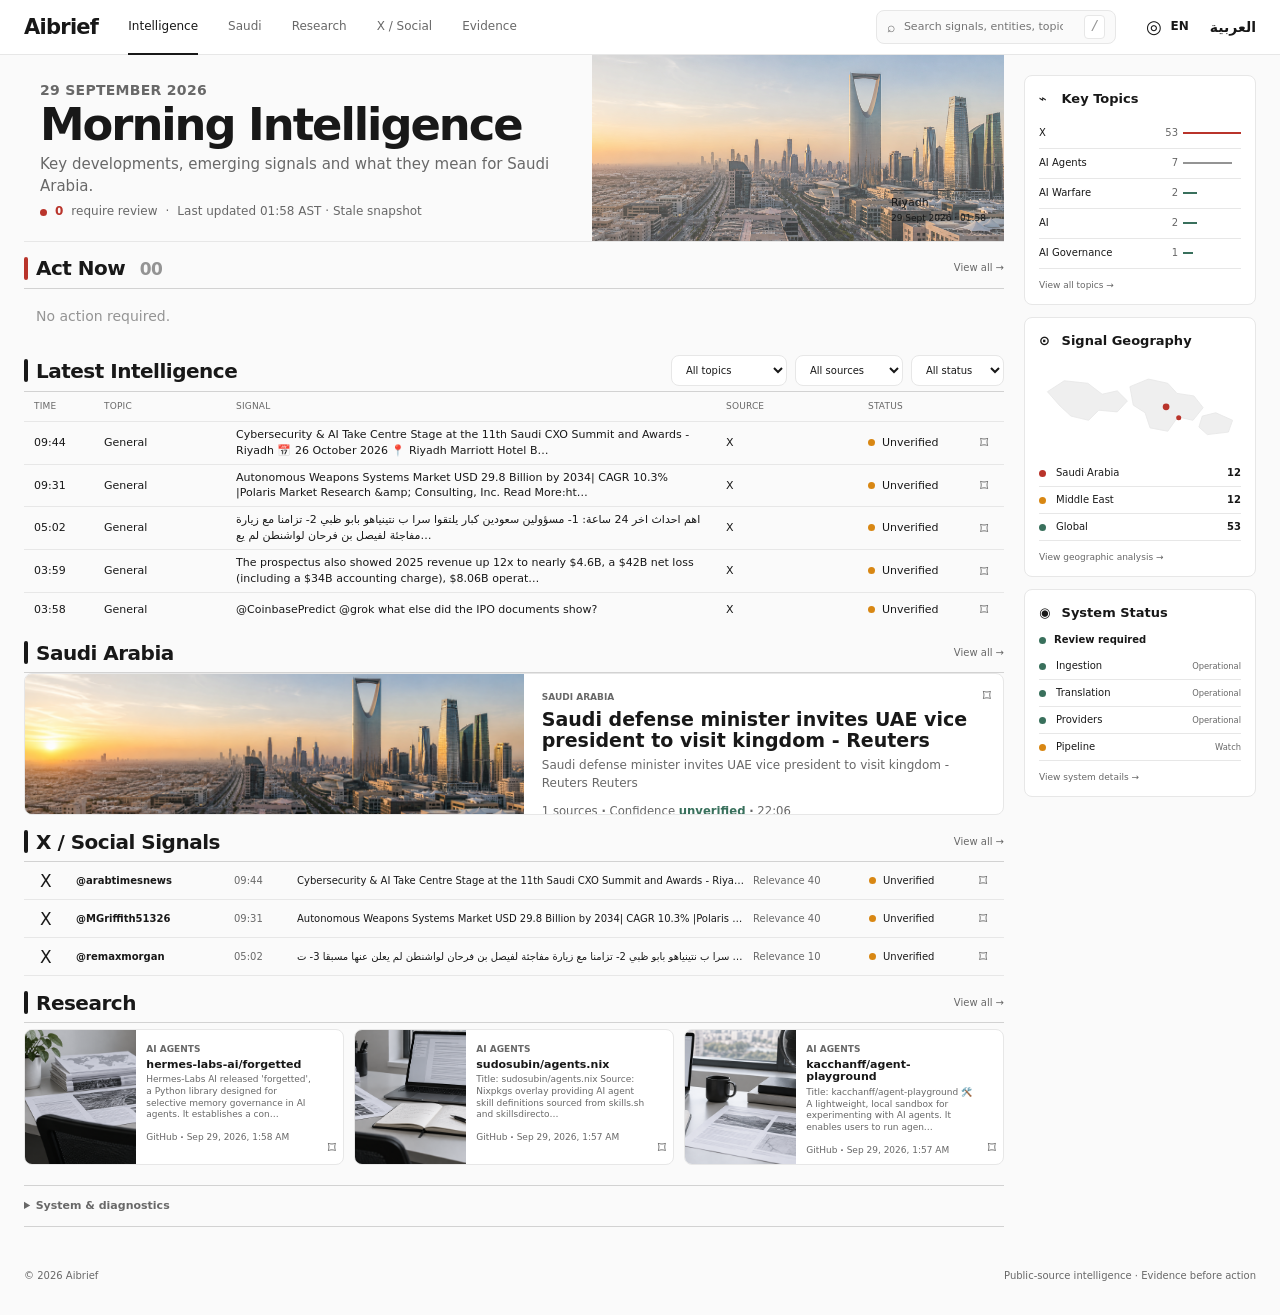
==== commit 4fb59584: "refactor(ui): implement approved Aibrief visual system" ====
--- a/web/index.html
+++ b/web/index.html
@@ -3,121 +3,75 @@
 <head>
   <meta charset="utf-8">
   <meta name="viewport" content="width=device-width, initial-scale=1">
-  <title>AIbrief / إحاطة — Operational Intelligence</title>
+  <title>Aibrief — Morning Intelligence</title>
   <link rel="stylesheet" href="assets/aibrief.css">
 </head>
 <body>
   <div class="page">
     <nav class="nav" aria-label="Primary">
-      <a class="brand" href="#">
-        <span class="brand-mark" aria-hidden="true"><span class="brand-core">AI</span></span>
-        <span class="brand-text">
-          <strong>AIbrief / <span lang="ar" dir="rtl">إحاطة</span></strong>
-          <span>Intelligence for a more certain tomorrow</span>
-        </span>
-      </a>
-      <div class="links">
-        <a href="#signals" data-i18n-en="Intelligence" data-i18n-ar="الاستخبارات">Intelligence</a>
-        <a href="#saudi" data-i18n-en="Saudi" data-i18n-ar="السعودية">Saudi</a>
-        <a href="#research" data-i18n-en="Research" data-i18n-ar="الأبحاث">Research</a>
-        <a href="#breaking">X</a>
-        <a href="#radarSearch" data-i18n-en="Search" data-i18n-ar="البحث">Search</a>
-        <a href="#system" data-open-system data-i18n-en="System" data-i18n-ar="النظام">System</a>
-      </div>
-      <div class="nav-actions">
-        <button class="button secondary" id="briefingLanguage" type="button" aria-pressed="false" aria-label="Switch briefing language">العربية</button>
-        <span class="nav-time" id="navClock">Loading time</span>
+      <div class="nav-inner">
+        <a class="brand" href="#home" aria-label="Aibrief home">Aibrief</a>
+        <div class="links">
+          <a href="#signals" aria-current="page" data-i18n-en="Intelligence" data-i18n-ar="الاستخبارات">Intelligence</a>
+          <a href="#saudi" data-i18n-en="Saudi" data-i18n-ar="السعودية">Saudi</a>
+          <a href="#research" data-i18n-en="Research" data-i18n-ar="الأبحاث">Research</a>
+          <a href="#breaking" data-i18n-en="X / Social" data-i18n-ar="X / اجتماعي">X / Social</a>
+          <a href="#system" data-open-system data-i18n-en="Evidence" data-i18n-ar="الأدلة">Evidence</a>
+        </div>
+        <label class="nav-search" for="radarSearch">
+          <span aria-hidden="true">⌕</span>
+          <input id="radarSearch" type="search" placeholder="Search signals, entities, topics, or keywords…" aria-label="Search intelligence signals">
+          <kbd>/</kbd>
+        </label>
+        <div class="nav-actions">
+          <span class="globe" aria-hidden="true">◎</span><span class="language-current">EN</span>
+          <button class="language-toggle" id="briefingLanguage" type="button" aria-pressed="false" aria-label="Switch briefing language">العربية</button>
+          <span class="visually-hidden" id="navClock">Loading time</span>
+        </div>
       </div>
     </nav>
 
-
-
     <main id="home">
-      <section class="shell">
-        <header class="briefing-header" aria-labelledby="publicationTitle">
-          <p class="briefing-date" id="briefingDate">Current briefing</p>
-          <h1 id="publicationTitle">Morning Intelligence</h1>
-          <p class="briefing-status"><strong id="heroActCount">--</strong> require review <span aria-hidden="true">·</span> <span id="briefingUpdated">Updated --:--</span></p>
-        </header>
-
-        <div class="news-grid">
-          <section class="intel-section act-now-editorial" id="act-now" aria-labelledby="actNowEditorialTitle">
-            <div class="intel-head"><h2 id="actNowEditorialTitle">Act Now</h2><p>Evidence-gated intelligence requiring review.</p></div>
-            <div class="act-editorial" id="actNowEditorial" aria-live="polite"><span class="stream-empty">Checking the current evidence gate…</span></div>
+      <div class="app-layout">
+        <div class="content-column">
+          <header class="briefing-hero" aria-labelledby="publicationTitle">
+            <div class="briefing-copy">
+              <p class="briefing-date" id="briefingDate">Current briefing</p>
+              <h1 id="publicationTitle">Morning Intelligence</h1>
+              <p class="briefing-description">Key developments, emerging signals and what they mean for Saudi Arabia.</p>
+              <p class="briefing-status"><span class="status-dot critical-dot" aria-hidden="true"></span><strong id="heroActCount">--</strong> require review <span>·</span> <span id="briefingUpdated">Updated --:--</span></p>
+            </div>
+            <div class="riyadh-visual" aria-label="Riyadh skyline context">
+              <img src="assets/riyadh-skyline.png" alt="Riyadh skyline">
+              <span>Riyadh<small id="heroImageStamp">Current briefing</small></span>
+            </div>
+          </header>
+
+          <section class="intelligence-section act-now" id="act-now" aria-labelledby="actNowEditorialTitle">
+            <div class="section-heading critical-heading"><h2 id="actNowEditorialTitle">Act Now <span id="actNowCount">00</span></h2><a href="#system">View all →</a></div>
+            <div id="actNowEditorial" aria-live="polite"><span class="stream-empty">Checking the current evidence gate…</span></div>
           </section>
 
-          <section class="latest-intelligence" id="signals" aria-labelledby="latestIntelligenceTitle">
-
-            <div class="latest-main">
-              <div class="intel-head">
-                <h2 id="latestIntelligenceTitle">Latest Intelligence</h2>
-                <p>Search current claims and reviewed evidence. Relevance is not verification.</p>
-              </div>
-              <div class="latest-tools">
-                <input class="field" id="radarSearch" type="search" placeholder="Search intelligence" aria-label="Search intelligence signals">
-                <select class="select" id="radarSource" aria-label="Filter intelligence by source">
-                  <option value="all">All sources</option>
-                </select>
-                <select class="select" id="radarSort" aria-label="Sort intelligence">
-                  <option value="latest">Latest first</option>
-                  <option value="score">Top score</option>
-                  <option value="source">Source</option>
-                </select>
-              </div>
-              <table class="latest-table">
-                <thead>
-                  <tr>
-                    <th>Time</th>
-                    <th>Source</th>
-                    <th>Signal</th>
-                    <th>Score</th>
-                    <th>Status</th>
-                  </tr>
-                </thead>
-                <tbody id="radarRows">
-                  <tr><td colspan="5">Loading latest intelligence...</td></tr>
-                </tbody>
-              </table>
-
-            </div>
+          <section class="intelligence-section latest-intelligence" id="signals" aria-labelledby="latestIntelligenceTitle">
+            <div class="section-heading"><h2 id="latestIntelligenceTitle">Latest Intelligence</h2><div class="latest-tools"><select class="select" id="radarTopic" aria-label="Filter intelligence by topic"><option value="all">All topics</option></select><select class="select" id="radarSource" aria-label="Filter intelligence by source"><option value="all">All sources</option></select><select class="select" id="radarStatus" aria-label="Filter intelligence by status"><option value="all">All status</option></select></div></div>
+            <div class="latest-main"><table class="latest-table"><thead><tr><th>Time</th><th>Topic</th><th>Signal</th><th>Source</th><th>Status</th><th><span class="visually-hidden">Action</span></th></tr></thead><tbody id="radarRows"><tr><td colspan="6">Loading latest intelligence...</td></tr></tbody></table></div>
           </section>
-        </div>
-
-        <section class="intel-section saudi-intelligence" id="saudi" aria-labelledby="saudiTitle">
-          <div class="intel-head">
-            <h2 id="saudiTitle">Saudi Intelligence</h2>
-            <p>Signals derived only from existing regional text and metadata.</p>
-          </div>
-          <div class="editorial-stream" id="saudiRows">
-            <span class="stream-empty">Loading Saudi intelligence…</span>
-          </div>
-        </section>
-
-        <section class="x-lane" id="breaking" aria-label="X intel lane">
-          <div class="x-title">
-            <div>
-              <h2>X Intelligence</h2>
-              <p>Chronological public-source signals with evidence context.</p>
-              <span class="visually-hidden">X intel live</span>
-            </div>
-
-          </div>
-          <!-- Legacy source marker for the existing test contract: Ø±ØµØ¯ -->
-          <div class="x-columns" aria-hidden="true"><span>Time</span><span>Source / Account</span><span>Signal</span><span>Confidence</span><span>Evidence</span></div>
-          <div class="x-feed" id="xIntelRail" data-feed-hook="breakingFeedList">
-            <article class="x-card"><small><span>Loading</span><span>...</span></small><strong>Loading public X intel...</strong></article>
-          </div>
-        </section>
-
-        <section class="intel-section research-intelligence" id="research" aria-labelledby="researchTitle">
-          <div class="intel-head">
-            <h2 id="researchTitle">Research</h2>
-            <p>Open research records from the current briefing.</p>
-          </div>
-          <div class="editorial-stream" id="researchRows">
-            <span class="stream-empty">Loading research…</span>
-          </div>
-        </section>
+
+          <section class="intelligence-section saudi-intelligence" id="saudi" aria-labelledby="saudiTitle">
+            <div class="section-heading"><h2 id="saudiTitle">Saudi Arabia</h2><a href="#signals">View all →</a></div>
+            <div id="saudiRows"><span class="stream-empty">Loading Saudi intelligence…</span></div>
+          </section>
+
+          <section class="intelligence-section x-lane" id="breaking" aria-labelledby="xTitle">
+            <div class="section-heading"><h2 id="xTitle">X / Social Signals</h2><a href="#breaking">View all →</a></div>
+            <span class="visually-hidden">X intel live</span>
+            <div class="x-feed" id="xIntelRail" data-feed-hook="breakingFeedList"><article class="x-card"><small><span>Loading</span></small><strong>Loading public X intel...</strong></article></div>
+          </section>
+
+          <section class="intelligence-section research-intelligence" id="research" aria-labelledby="researchTitle">
+            <div class="section-heading"><h2 id="researchTitle">Research</h2><a href="#research">View all →</a></div>
+            <div class="research-grid" id="researchRows"><span class="stream-empty">Loading research…</span></div>
+          </section>
 
         <details class="system-section" id="system">
           <summary>System &amp; diagnostics</summary>
@@ -295,21 +249,23 @@
           </section>
           </div>
         </details>
-      </section>
-
-      <!-- Legacy section names retained only for existing source-level tests:
-           Agent operations; Bounded worker team; Recent run performance;
-           Act-now items; Failed-source warnings; AI war intel from X.;
-           X Intel Feed / رصد; Public X signals about AI use;
-           Related link / رابط ذو صلة; Single X source / مصدر X واحد. -->
+
+        </div>
+
+        <aside class="context-rail" aria-label="Contextual intelligence">
+          <section class="context-card" aria-labelledby="topicsTitle"><h2 id="topicsTitle"><span aria-hidden="true">⌁</span> Key Topics</h2><div id="keyTopicsRows"><span class="stream-empty">Loading topics…</span></div><a href="#signals">View all topics →</a></section>
+          <section class="context-card" aria-labelledby="geographyTitle"><h2 id="geographyTitle"><span aria-hidden="true">⊙</span> Signal Geography</h2><svg class="mini-map" viewBox="0 0 240 92" aria-hidden="true"><path d="M10 29l20-13 28 3 17 13 18-4 12 12-12 13-22-2-12 12-21-5-13-12zM108 23l22-9 23 5 11 12 20 3 11 14-12 15-18-4-12 17-21-4-6-18-14-9zM194 58l16-4 20 9-5 14-25 3-10-9z"></path><circle cx="151" cy="47" r="4"></circle><circle cx="166" cy="60" r="3"></circle></svg><div id="geographyRows"><span class="stream-empty">Loading geography…</span></div><a href="#saudi">View geographic analysis →</a></section>
+          <section class="context-card" aria-labelledby="systemStatusTitle"><h2 id="systemStatusTitle"><span aria-hidden="true">◉</span> System Status</h2><p class="overall-status"><span class="status-dot verified-dot"></span><strong id="contextSystemState">Checking systems</strong></p><div id="contextSystemRows"><span class="stream-empty">Loading status…</span></div><a href="#system" data-open-system>View system details →</a></section>
+        </aside>
+      </div>
+      <!-- Stable source-level contract labels: Agent operations; Threshold scenario;
+           Bounded worker team; Source contribution; Recent run performance; Top signals;
+           Act-now items; Failed-source warnings; AI war intel from X.; X Intel Feed / رصد;
+           Public X signals about AI use; Related link / رابط ذو صلة;
+           Single X source / مصدر X واحد. -->
     </main>
 
-
-
-    <footer class="footer">
-      <span>© 2026 AIbrief / إحاطة</span>
-      <span>Public-source intelligence · Evidence before action</span>
-    </footer>
+    <footer class="footer"><span>© 2026 Aibrief</span><span>Public-source intelligence · Evidence before action</span></footer>
   </div>
 
   <script src="evidence-policy.js"></script>
@@ -324,6 +280,8 @@
       runs: [],
       search: '',
       source: 'all',
+      topic: 'all',
+      status: 'all',
       sort: 'latest',
       language: 'en',
       scenarioThreshold: 70
@@ -354,6 +312,7 @@
 
     function refreshEvidenceViews() {
       renderSourceControls(); renderSignalRows(); renderRadarRows(filteredSignals()); renderSaudiSignals();
+      renderResearchSignals(); renderContextRail();
       if (state.briefingPayload) renderHeroMetrics(state.briefingPayload);
       document.getElementById("heroSignalCount").textContent = String(allSignals().length);
       document.getElementById("metricVerified").textContent = String(allSignals().filter(s => s.evidence_status === "verified").length);
@@ -396,6 +355,8 @@
       const query = state.search.trim().toLowerCase();
       const filtered = allSignals().filter(function(signal) {
         const sourceMatch = state.source === 'all' || signal.source === state.source;
+        const topicMatch = state.topic === 'all' || String(signal.topic || 'General') === state.topic;
+        const statusMatch = state.status === 'all' || String(signal.evidence_status || 'unverified') === state.status;
         const searchText = [
           signal.title,
           signal.source,
@@ -404,7 +365,7 @@
           signal.brief_ar,
           signal.content
         ].join(' ').toLowerCase();
-        return sourceMatch && (!query || searchText.includes(query));
+        return sourceMatch && topicMatch && statusMatch && (!query || searchText.includes(query));
       });
 
       filtered.sort(function(a, b) {
@@ -440,6 +401,14 @@
 
       document.getElementById('briefingSource').innerHTML = options;
       document.getElementById('radarSource').innerHTML = options;
+      document.getElementById('briefingSource').value = state.source;
+      document.getElementById('radarSource').value = state.source;
+      const topics = Array.from(new Set(allSignals().map(function(signal) { return signal.topic || 'General'; }))).sort();
+      document.getElementById('radarTopic').innerHTML = '<option value="all">All topics</option>' + topics.map(function(topic) { return '<option value="' + escapeHTML(topic) + '">' + escapeHTML(topic) + '</option>'; }).join('');
+      const statuses = Array.from(new Set(allSignals().map(function(signal) { return signal.evidence_status || 'unverified'; }))).sort();
+      document.getElementById('radarStatus').innerHTML = '<option value="all">All status</option>' + statuses.map(function(status) { return '<option value="' + escapeHTML(status) + '">' + escapeHTML(status) + '</option>'; }).join('');
+      document.getElementById('radarTopic').value = state.topic;
+      document.getElementById('radarStatus').value = state.status;
 
       const priority = ['all', 'twitter', 'x', 'arxiv', 'github', 'hackernews', 'google-news'];
       const ordered = ['all'].concat(sources.filter(function(source) {
@@ -456,18 +425,19 @@
     }
 
     function renderRadarRows(signals) {
-      const rows = signals.slice(0, 20).map(function(signal) {
+      const rows = signals.slice(0, 5).map(function(signal) {
         const status = signal.evidence_status || 'unverified';
         const lang = state.language === 'ar' && signal.brief_ar ? 'ar' : 'en';
         return '<tr>' +
           '<td>' + escapeHTML(formatDate(signal.sourcePublishedAt || signal.updatedAt || signal.createdAt, 'time')) + '</td>' +
+          '<td>' + escapeHTML(signal.topic || 'General') + '</td>' +
+          '<td lang="' + lang + '" dir="' + (lang === 'ar' ? 'rtl' : 'ltr') + '"><a href="' + escapeHTML(signal.url || '#') + '" target="_blank" rel="noopener">' + escapeHTML(shortText(signal.title, 132)) + '</a></td>' +
           '<td>' + escapeHTML(sourceLabel(signal.source)) + '</td>' +
-          '<td lang="' + lang + '" dir="' + (lang === 'ar' ? 'rtl' : 'ltr') + '"><a href="' + escapeHTML(signal.url || '#') + '" target="_blank" rel="noopener"><strong>' + escapeHTML(shortText(signal.title, 120)) + '</strong></a><small style="display:block;color:var(--text-secondary);margin-top:4px;">' + escapeHTML(shortText(signalText(signal), 180)) + '</small></td>' +
-          '<td><span class="score">' + escapeHTML(signal.score || 0) + '</span></td>' +
-          '<td><span class="' + (status === 'held' ? 'warn' : 'ok') + '">' + escapeHTML(status) + '</span></td>' +
+          '<td><span class="status-dot ' + (status === 'verified' ? 'verified-dot' : 'warning-dot') + '"></span>' + escapeHTML(status) + '</td>' +
+          '<td><a class="bookmark" href="' + escapeHTML(signal.url || '#') + '" target="_blank" rel="noopener" aria-label="Open source">⌑</a></td>' +
         '</tr>';
       }).join('');
-      document.getElementById('radarRows').innerHTML = rows || '<tr><td colspan="5">No radar signals available.</td></tr>';
+      document.getElementById('radarRows').innerHTML = rows || '<tr><td colspan="6">No intelligence signals available.</td></tr>';
     }
 
     function renderSignalRows() {
@@ -541,6 +511,11 @@
           '<span class="' + (isWatch ? 'warn' : 'ok') + '">' + escapeHTML(row[2]) + '</span>' +
         '</div>';
       }).join('');
+      document.getElementById('contextSystemState').textContent = rows.some(function(row) { return row[2] === 'Watch'; }) ? 'Review required' : 'All systems operational';
+      document.getElementById('contextSystemRows').innerHTML = rows.slice(0, 4).map(function(row) {
+        const watch = row[2] === 'Watch';
+        return '<div class="context-row"><span class="status-dot ' + (watch ? 'warning-dot' : 'verified-dot') + '"></span><span>' + escapeHTML(row[0]) + '</span><small>' + escapeHTML(watch ? 'Watch' : 'Operational') + '</small></div>';
+      }).join('');
     }
 
     function renderProviders(payload) {
@@ -572,7 +547,7 @@
         return;
       }
 
-      document.getElementById('xIntelRail').innerHTML = (state.breakingFailed ? '<p class="warn">X source unavailable; showing only available briefing posts.</p>' : '') + items.map(function(item, index) {
+      document.getElementById('xIntelRail').innerHTML = (state.breakingFailed ? '<p class="warn">X source unavailable; showing only available briefing posts.</p>' : '') + items.slice(0, 3).map(function(item, index) {
         const title = item.title || 'Untitled X intel';
         const time = item.source_published_at || item.sourcePublishedAt || item.shown_at || item.updatedAt || item.createdAt || '';
         const reason = item.reason || item.brief_en || item.content || '';
@@ -591,14 +566,16 @@
           }
         } catch (_) { /* Relative or unavailable source URLs have no account metadata. */ }
         const account = item.account || item.author || sourceAccount || (accountMatch ? accountMatch[0] : 'X');
-        const confidence = 'Relevance ' + Number(item.score || 0);
+        const confidence = Number(item.score || 0) >= 60 ? 'High relevance' : 'Relevance ' + Number(item.score || 0);
         const previewId = 'x-preview-' + index;
         return '<article class="x-record" tabindex="0" role="group" aria-label="Preview X intelligence: ' + escapeHTML(shortText(title, 80)) + '">' +
-          '<span>' + escapeHTML(formatDate(time, 'time')) + '</span>' +
-          '<span>' + escapeHTML(account) + '</span>' +
-          '<span class="signal"><a href="' + escapeHTML(url) + '" target="_blank" rel="noopener">' + escapeHTML(shortText(title, 132)) + '</a><small>' + escapeHTML(shortText(reason, 180)) + '</small>' + (secondSource ? '<a class="evidence-link" href="' + escapeHTML(secondSource) + '" target="_blank" rel="noopener" style="font-size:12px;color:var(--critical);margin-top:6px;">Related link / رابط ذو صلة</a>' : '') + '</span>' +
+          '<span class="x-mark" aria-hidden="true">X</span>' +
+          '<span class="x-account">' + escapeHTML(account) + '</span>' +
+          '<span class="x-time">' + escapeHTML(formatDate(time, 'time')) + '</span>' +
+          '<span class="signal"><a href="' + escapeHTML(url) + '" target="_blank" rel="noopener">' + escapeHTML(shortText(title, 150)) + '</a>' + (secondSource ? '<a class="evidence-link" href="' + escapeHTML(secondSource) + '" target="_blank" rel="noopener">Evidence ↗</a>' : '') + '</span>' +
           '<span class="score">' + escapeHTML(confidence) + '</span>' +
-          '<span class="' + (item.evidence_status === 'unverified' ? 'warn' : 'ok') + '">' + escapeHTML(evidenceLabel) + '</span>' +
+          '<span class="x-status"><span class="status-dot ' + (item.evidence_status === 'verified' ? 'verified-dot' : 'warning-dot') + '"></span>' + escapeHTML(evidenceLabel) + '</span>' +
+          '<a class="bookmark" href="' + escapeHTML(url) + '" target="_blank" rel="noopener" aria-label="Open X source">⌑</a>' +
           '<span class="x-preview" id="' + previewId + '" role="tooltip" aria-hidden="true"><strong>' + escapeHTML(title) + '</strong>' + escapeHTML(reason || 'No additional context available.') + '</span>' +
         '</article>';
       }).join('');
@@ -627,18 +604,45 @@
     }
 
     function renderSaudiSignals() {
-      const records = allSignals().filter(isSaudiSignal).slice(0, 6);
-      document.getElementById('saudiRows').innerHTML = records.map(renderEditorialRecord).join('') ||
+      const records = allSignals().filter(isSaudiSignal).slice(0, 1);
+      document.getElementById('saudiRows').innerHTML = records.map(function(signal) {
+        const time = signal.sourcePublishedAt || signal.updatedAt || signal.createdAt;
+        const url = window.AIbriefEvidence.url(signal.primary_source_url || signal.url || signal.source_url) || '#';
+        return '<article class="saudi-feature"><img src="assets/riyadh-skyline.png" alt="Riyadh skyline"><div class="saudi-copy"><span>Saudi Arabia</span><h3><a href="' + escapeHTML(url) + '" target="_blank" rel="noopener">' + escapeHTML(signal.title || 'Saudi intelligence') + '</a></h3><p>' + escapeHTML(shortText(signalText(signal), 260)) + '</p><small>' + escapeHTML(signal.evidence_count || 1) + ' sources <b>·</b> Confidence <strong>' + escapeHTML(intelligenceConfidence(signal)) + '</strong> <b>·</b> ' + escapeHTML(formatDate(time, 'time')) + '</small><a class="bookmark" href="' + escapeHTML(url) + '" target="_blank" rel="noopener" aria-label="Open Saudi source">⌑</a></div></article>';
+      }).join('') ||
         '<span class="stream-empty">No reliably identified Saudi records in the current briefing.</span>';
     }
 
     function renderResearchSignals() {
       const records = allSignals().filter(function(signal) {
         return String(signal.source || '').toLowerCase() === 'arxiv' ||
-          String(signal.collector || '').toLowerCase() === 'academicagent';
-      }).slice(0, 6);
-      document.getElementById('researchRows').innerHTML = records.map(renderEditorialRecord).join('') ||
+          String(signal.collector || '').toLowerCase() === 'academicagent' ||
+          String(signal.source || '').toLowerCase() === 'github';
+      }).slice(0, 3);
+      document.getElementById('researchRows').innerHTML = records.map(function(signal, index) {
+        const time = signal.sourcePublishedAt || signal.updatedAt || signal.createdAt;
+        const url = window.AIbriefEvidence.url(signal.primary_source_url || signal.url || signal.source_url) || '#';
+        return '<article class="research-card"><img src="assets/research-desk.png" alt="Public-source research desk" style="object-position:' + (index * 45) + '% center"><div><span>' + escapeHTML(signal.topic || 'Research analysis') + '</span><h3><a href="' + escapeHTML(url) + '" target="_blank" rel="noopener">' + escapeHTML(shortText(signal.title, 84)) + '</a></h3><p>' + escapeHTML(shortText(signalText(signal), 130)) + '</p><small>' + escapeHTML(sourceLabel(signal.source)) + ' <b>·</b> ' + escapeHTML(formatDate(time)) + '</small></div><a class="bookmark" href="' + escapeHTML(url) + '" target="_blank" rel="noopener" aria-label="Open research source">⌑</a></article>';
+      }).join('') ||
         '<span class="stream-empty">No research records in the current briefing.</span>';
+    }
+
+    function renderContextRail() {
+      const signals = allSignals();
+      const topicCounts = {};
+      signals.forEach(function(signal) {
+        const topic = signal.topic || sourceLabel(signal.source) || 'General';
+        topicCounts[topic] = (topicCounts[topic] || 0) + 1;
+      });
+      document.getElementById('keyTopicsRows').innerHTML = Object.entries(topicCounts).sort(function(a,b) { return b[1] - a[1]; }).slice(0, 5).map(function(entry, index) {
+        return '<div class="topic-row"><span>' + escapeHTML(entry[0]) + '</span><strong>' + entry[1] + '</strong><i style="width:' + Math.max(18, Math.min(100, entry[1] * 12)) + '%"></i></div>';
+      }).join('') || '<span class="stream-empty">No topic data available.</span>';
+      const saudi = signals.filter(isSaudiSignal).length;
+      const middleEast = signals.filter(function(signal) { return /middle east|gulf|riyadh|saudi|iran|israel|red sea/i.test([signal.title, signal.content, signal.brief_en].join(' ')); }).length;
+      const global = Math.max(0, signals.length - middleEast);
+      document.getElementById('geographyRows').innerHTML = [['Saudi Arabia', saudi, 'critical-dot'], ['Middle East', middleEast, 'warning-dot'], ['Global', global, 'verified-dot']].map(function(row) {
+        return '<div class="geography-row"><span class="status-dot ' + row[2] + '"></span><span>' + row[0] + '</span><strong>' + row[1] + '</strong></div>';
+      }).join('');
     }
 
     function renderActNowEditorial() {
@@ -649,15 +653,19 @@
         return window.AIbriefScenario.qualifiesForActNow(signal, threshold);
       }).slice(0, 5);
       document.getElementById('heroActCount').textContent = String(records.length);
+      document.getElementById('actNowCount').textContent = String(records.length).padStart(2, '0');
       document.getElementById('actNowEditorial').innerHTML = records.map(function(signal, index) {
         const lang = state.language === 'ar' && signal.brief_ar ? 'ar' : 'en';
         const time = signal.sourcePublishedAt || signal.updatedAt || signal.createdAt;
         const url = window.AIbriefEvidence.url(signal.primary_source_url || signal.url || signal.source_url) || '#';
+        const severity = Number(signal.score || 0) >= 80 ? 'Critical' : 'Warning';
         return '<article class="act-record">' +
           '<span class="act-sequence">' + String(index + 1).padStart(2, '0') + '</span>' +
-          '<div class="act-context"><strong>' + escapeHTML(sourceLabel(signal.source)) + '</strong>' + escapeHTML(formatDate(time, 'time')) + '</div>' +
-          '<div class="act-content" lang="' + lang + '" dir="' + (lang === 'ar' ? 'rtl' : 'ltr') + '"><h3>' + escapeHTML(signal.title || 'Untitled intelligence record') + '</h3><p>' + escapeHTML(shortText(signalText(signal), 360)) + '</p><div class="act-facts"><span><b>Source</b>' + escapeHTML(sourceLabel(signal.source)) + '</span><span><b>Evidence status</b>' + escapeHTML(intelligenceConfidence(signal)) + '</span><span><b>Evidence</b>' + escapeHTML(signal.evidence_count || 0) + '</span></div></div>' +
-          '<a class="intel-link" href="' + escapeHTML(url) + '" target="_blank" rel="noopener">Open →</a>' +
+          '<span class="act-severity ' + (severity === 'Critical' ? 'critical' : 'warning') + '"><span class="status-dot ' + (severity === 'Critical' ? 'critical-dot' : 'warning-dot') + '"></span>' + severity + '</span>' +
+          '<div class="act-context"><strong>' + escapeHTML(sourceLabel(signal.source)) + '</strong><span>·</span>' + escapeHTML(formatDate(time, 'time')) + '</div>' +
+          '<div class="act-content" lang="' + lang + '" dir="' + (lang === 'ar' ? 'rtl' : 'ltr') + '"><h3>' + escapeHTML(signal.title || 'Untitled intelligence record') + '</h3><p>' + escapeHTML(shortText(signalText(signal), 220)) + '</p></div>' +
+          '<span class="act-evidence">' + escapeHTML(signal.evidence_count || 1) + ' sources <b>·</b> Confidence <strong>' + escapeHTML(intelligenceConfidence(signal)) + '</strong></span>' +
+          '<a class="bookmark" href="' + escapeHTML(url) + '" target="_blank" rel="noopener" aria-label="Open source">⌑</a>' +
         '</article>';
       }).join('') || '<span class="stream-empty">No action required.</span>';
     }
@@ -896,6 +904,7 @@
           year: 'numeric',
           timeZone: 'Asia/Riyadh'
         });
+        document.getElementById('heroImageStamp').textContent = new Date(generatedAt).toLocaleDateString('en-GB', { day: '2-digit', month: 'short', year: 'numeric', timeZone: 'Asia/Riyadh' }) + ' · ' + formatDate(generatedAt, 'time');
         document.getElementById('briefingUpdated').textContent = 'Last updated ' + formatDate(generatedAt, 'time') + ' AST';
         if (Date.now() - new Date(generatedAt).getTime() > 48 * 60 * 60 * 1000) {
           document.getElementById('briefingUpdated').textContent += ' · Stale snapshot';
@@ -963,10 +972,14 @@
       renderSignalRows();
     });
 
-    document.getElementById('radarSort').addEventListener('change', function() {
-      state.sort = this.value;
+    document.getElementById('radarTopic').addEventListener('change', function() {
+      state.topic = this.value;
       renderRadarRows(filteredSignals());
-      renderSignalRows();
+    });
+
+    document.getElementById('radarStatus').addEventListener('change', function() {
+      state.status = this.value;
+      renderRadarRows(filteredSignals());
     });
 
     document.getElementById('sourceTabs').addEventListener('click', function(event) {
@@ -1007,8 +1020,15 @@
       renderThresholdScenario();
     });
 
-    document.querySelector('[data-open-system]').addEventListener('click', function() {
-      document.getElementById('system').open = true;
+    document.querySelectorAll('[data-open-system]').forEach(function(link) {
+      link.addEventListener('click', function() { document.getElementById('system').open = true; });
+    });
+
+    document.addEventListener('keydown', function(event) {
+      if (event.key === '/' && !/input|select|textarea/i.test(document.activeElement.tagName)) {
+        event.preventDefault();
+        document.getElementById('radarSearch').focus();
+      }
     });
 
     function updateNavigation() {
--- a/web/assets/aibrief.css
+++ b/web/assets/aibrief.css
@@ -12,152 +12,234 @@
 }
 
 * { box-sizing: border-box; }
-html { scroll-behavior: smooth; background: var(--canvas); }
-body { margin: 0; min-width: 320px; background: var(--canvas); color: var(--ink); font: 16px/1.55 Inter, ui-sans-serif, system-ui, -apple-system, BlinkMacSystemFont, "Segoe UI", Arial, sans-serif; }
+html { max-width: 100%; overflow-x: clip; scroll-behavior: smooth; background: var(--canvas); }
+body { max-width: 100%; margin: 0; min-width: 320px; overflow-x: clip; background: var(--canvas); color: var(--ink); font: 14px/1.45 Inter, "Segoe UI", system-ui, sans-serif; }
 button, input, select { font: inherit; }
+a { color: inherit; text-decoration: none; }
 button, a { -webkit-tap-highlight-color: transparent; }
-a { color: inherit; text-decoration: none; }
-:focus-visible { outline: 2px solid var(--ink); outline-offset: 3px; }
+:focus-visible { outline: 2px solid var(--ink); outline-offset: 2px; }
 .visually-hidden { position: absolute !important; width: 1px; height: 1px; padding: 0; margin: -1px; overflow: hidden; clip: rect(0,0,0,0); white-space: nowrap; border: 0; }
-
 .page { min-height: 100vh; }
-.nav { position: sticky; top: 0; z-index: 30; display: flex; align-items: center; gap: 28px; min-height: 66px; padding: 0 max(24px, calc((100vw - 1180px) / 2)); background: var(--surface); border-bottom: 1px solid var(--line); }
-.brand { display: flex; align-items: center; gap: 10px; flex: 0 0 auto; }
-.brand-mark { display: grid; place-items: center; width: 30px; height: 30px; border: 1px solid var(--ink); border-radius: 50%; background: var(--ink); color: var(--surface); }
-.brand-core { font-size: 10px; font-weight: 800; letter-spacing: .04em; }
-.brand-text { display: grid; line-height: 1.2; }
-.brand-text strong { font-size: 15px; letter-spacing: -.01em; }
-.brand-text > span { margin-top: 3px; color: var(--text-secondary); font-size: 10px; }
-.links { display: flex; align-self: stretch; align-items: stretch; gap: 22px; min-width: 0; }
-.links a { position: relative; display: flex; align-items: center; color: var(--text-secondary); font-size: 13px; font-weight: 650; white-space: nowrap; }
-.links a:hover, .links a:focus-visible, .links a[aria-current="page"] { color: var(--ink); }
-.links a:hover::after, .links a:focus-visible::after, .links a[aria-current="page"]::after { content: ""; position: absolute; right: 0; bottom: -1px; left: 0; height: 2px; background: var(--ink); }
-.nav-actions { display: flex; align-items: center; gap: 12px; margin-left: auto; }
-.nav-time { color: var(--text-muted); font-size: 12px; white-space: nowrap; }
-.button, .field, .select { min-height: 38px; border: 1px solid var(--line-strong); border-radius: 2px; background: var(--surface); color: var(--ink); }
-.button { padding: 7px 12px; cursor: pointer; font-weight: 700; }
-.button:hover { background: #F7F7F7; }
-.button.secondary { color: var(--ink); }
-.field, .select { padding: 8px 10px; }
-
-main, .footer { width: min(1180px, calc(100% - 48px)); margin-inline: auto; }
-.shell { display: block; }
-.briefing-header { display: grid; grid-template-columns: 1fr auto; align-items: end; gap: 4px 24px; padding: 46px 0 28px; border-bottom: 1px solid var(--line-strong); }
-.briefing-date { grid-column: 1 / -1; margin: 0; color: var(--text-secondary); font-size: 12px; font-weight: 750; letter-spacing: .12em; text-transform: uppercase; }
-.briefing-header h1 { margin: 0; font-size: clamp(28px, 4vw, 42px); line-height: 1.08; letter-spacing: -.035em; }
-.briefing-status { margin: 0 0 4px; color: var(--text-secondary); font-size: 13px; }
+
+.nav { position: sticky; top: 0; z-index: 50; background: var(--surface); border-bottom: 1px solid var(--line); }
+.nav-inner { display: flex; align-items: center; gap: 30px; width: min(1440px, calc(100% - 48px)); min-height: 54px; margin: auto; }
+.brand { flex: 0 0 auto; font-size: 21px; font-weight: 760; letter-spacing: -.035em; }
+.links { display: flex; align-self: stretch; gap: 30px; }
+.links a { position: relative; display: flex; align-items: center; color: var(--text-secondary); font-size: 12px; white-space: nowrap; }
+.links a:hover, .links a:focus-visible, .links a[aria-current] { color: var(--ink); }
+.links a[aria-current]::after, .links a:hover::after { content: ""; position: absolute; right: 0; bottom: -1px; left: 0; height: 2px; background: var(--ink); }
+.nav-search { display: flex; align-items: center; gap: 7px; min-width: 240px; max-width: 360px; height: 34px; margin-left: auto; padding: 0 10px; border: 1px solid var(--line); border-radius: 8px; background: var(--canvas); color: var(--text-secondary); }
+.nav-search input { min-width: 0; flex: 1; border: 0; outline: 0; background: transparent; color: var(--ink); font-size: 11px; }
+.nav-search kbd { padding: 1px 5px; border: 1px solid var(--line); border-radius: 4px; background: var(--surface); color: var(--text-muted); font: 10px/1.4 inherit; }
+.nav-actions { display: flex; align-items: center; gap: 9px; white-space: nowrap; }
+.globe { font-size: 18px; }
+.language-current { font-size: 12px; font-weight: 700; }
+.language-toggle { border: 0; background: none; color: var(--ink); cursor: pointer; font-weight: 650; padding: 6px 0 6px 12px; }
+
+main, .footer { width: min(1440px, calc(100% - 48px)); margin-inline: auto; }
+.app-layout { display: grid; grid-template-columns: minmax(0, 1fr) 232px; gap: 20px; align-items: start; }
+.content-column { min-width: 0; }
+.briefing-hero { position: relative; min-height: 166px; overflow: hidden; border-bottom: 1px solid var(--line); }
+.briefing-copy { position: relative; z-index: 2; width: 58%; padding: 25px 0 20px 16px; background: var(--canvas); }
+.briefing-date { margin: 0 0 2px; color: var(--text-secondary); font-size: 14px; font-weight: 650; letter-spacing: .02em; text-transform: uppercase; }
+.briefing-hero h1 { margin: 0; font-size: clamp(34px, 3.5vw, 48px); line-height: 1.02; letter-spacing: -.045em; }
+.briefing-description { margin: 6px 0; color: var(--text-secondary); font-size: 15px; }
+.briefing-status { display: flex; align-items: center; gap: 8px; margin: 0; color: var(--text-secondary); font-size: 12px; }
 .briefing-status strong { color: var(--critical); }
-.news-grid { display: block; }
-.intel-section, .latest-intelligence, .x-lane { padding: 34px 0; border-bottom: 1px solid var(--line); }
-.intel-head { display: grid; grid-template-columns: minmax(220px, .75fr) minmax(280px, 1.25fr); gap: 24px; align-items: baseline; margin-bottom: 18px; }
-.intel-head h2, .x-title h2, .operations-head h2, .panel-head h2, .desk-head h2 { margin: 0; font-size: 20px; line-height: 1.25; letter-spacing: -.02em; }
-.intel-head p, .x-title p { margin: 0; color: var(--text-secondary); font-size: 14px; }
-
-.act-editorial, .editorial-stream, .x-feed { display: grid; }
-.act-record, .editorial-record { display: grid; grid-template-columns: 140px minmax(0, 1fr) 170px; gap: 24px; padding: 18px 0; border-top: 1px solid var(--line); }
-.act-record:first-child, .editorial-record:first-child { border-top-color: var(--line-strong); }
-.act-sequence, .editorial-side { color: var(--text-secondary); font-size: 12px; }
-.act-content h3, .editorial-copy h3 { margin: 0 0 6px; font-size: 17px; line-height: 1.35; }
-.act-content p, .editorial-copy p, .act-context, .editorial-meta { margin: 0; color: var(--text-secondary); font-size: 14px; }
-.act-facts { display: grid; align-content: start; gap: 5px; color: var(--text-secondary); font-size: 12px; }
-.intel-link, .evidence-link { color: var(--ink); font-weight: 700; text-decoration: underline; text-decoration-color: var(--line-strong); text-underline-offset: 3px; }
-.intel-link:hover, .evidence-link:hover { text-decoration-color: var(--ink); }
-.stream-empty { display: block; padding: 20px 0; color: var(--text-muted); }
-
+.riyadh-visual { position: absolute; inset: 0 0 0 52%; overflow: hidden; }
+.riyadh-visual img { width: 100%; height: 100%; object-fit: cover; object-position: 58% center; opacity: .78; }
+.riyadh-visual > span { position: absolute; right: 18px; bottom: 16px; padding-top: 4px; border-top: 1px solid rgba(24,24,24,.55); font-size: 11px; }
+.riyadh-visual small { display: block; margin-top: 1px; font-size: 9px; }
+
+.intelligence-section { padding: 12px 0 0; }
+.section-heading { display: flex; align-items: center; justify-content: space-between; min-height: 35px; padding: 0 0 5px 12px; border-bottom: 1px solid var(--line-strong); }
+.section-heading::before { content: ""; position: absolute; width: 4px; height: 23px; margin-left: -12px; border-radius: 2px; background: var(--ink); }
+.section-heading.critical-heading::before { background: var(--critical); }
+.section-heading h2 { margin: 0; font-size: 20px; line-height: 1; letter-spacing: -.025em; }
+.section-heading h2 span { margin-left: 8px; color: var(--text-muted); font-size: 17px; }
+.section-heading > a { color: var(--text-secondary); font-size: 10px; }
+.status-dot { display: inline-block; width: 7px; height: 7px; flex: 0 0 auto; border-radius: 50%; }
+.critical-dot { background: var(--critical); }
+.verified-dot { background: var(--verified); }
+.warning-dot { background: #D88713; }
+
+.act-record { display: grid; grid-template-columns: 28px 76px 150px minmax(260px,1fr) 180px 22px; gap: 9px; align-items: center; min-height: 51px; padding: 7px 10px 7px 16px; border-bottom: 1px solid var(--line); font-size: 11px; }
+.act-sequence { color: var(--text-secondary); }
+.act-severity { display: inline-flex; align-items: center; gap: 6px; font-weight: 750; text-transform: uppercase; }
+.act-severity.critical { color: var(--critical); }
+.act-severity.warning { color: #C97600; }
+.act-context { display: flex; gap: 7px; color: var(--text-secondary); }
+.act-content h3 { margin: 0; font-size: 12px; line-height: 1.3; }
+.act-content p { margin: 2px 0 0; color: var(--text-secondary); white-space: nowrap; overflow: hidden; text-overflow: ellipsis; }
+.act-evidence { color: var(--text-secondary); text-align: right; }
+.act-evidence strong { color: var(--warning); }
+.bookmark { color: var(--text-secondary); font-size: 16px; text-align: center; }
+.stream-empty { display: block; padding: 17px 12px; color: var(--text-muted); }
+
+.latest-tools { display: flex; gap: 8px; }
+.select, .field { min-height: 31px; padding: 5px 10px; border: 1px solid var(--line); border-radius: 8px; background: var(--surface); color: var(--ink); font-size: 10px; }
 .latest-main { overflow-x: auto; }
-.latest-tools, .desk-tools { display: grid; grid-template-columns: minmax(260px, 1fr) 190px 160px; gap: 10px; margin: 0 0 16px; }
-.latest-table, .signal-table, .ops-table { width: 100%; border-collapse: collapse; font-size: 13px; }
-.latest-table { min-width: 720px; }
-th { padding: 10px 12px; border-block: 1px solid var(--line-strong); color: var(--text-secondary); font-size: 11px; letter-spacing: .06em; text-align: left; text-transform: uppercase; }
-td { padding: 13px 12px; border-bottom: 1px solid var(--line); vertical-align: top; }
+.latest-table, .signal-table, .ops-table { width: 100%; border-collapse: collapse; font-size: 11px; }
+.latest-table { min-width: 740px; }
+th { height: 29px; padding: 5px 10px; color: var(--text-secondary); font-size: 9px; font-weight: 500; letter-spacing: .02em; text-align: left; text-transform: uppercase; }
+td { padding: 5px 10px; border-top: 1px solid var(--line); vertical-align: middle; }
 tbody tr:hover { background: #F7F7F7; }
-.score { font-variant-numeric: tabular-nums; font-weight: 750; }
-.status-pill { display: inline-block; padding: 1px 6px; border: 1px solid var(--line-strong); border-radius: 2px; color: var(--text-secondary); font-size: 11px; white-space: nowrap; }
-.status-pill.ok, .ok { color: var(--verified); }
-.status-pill.warn, .warn { color: var(--warning); }
-.status-pill.failed, .failed { color: var(--critical); }
-
-.x-title { display: flex; justify-content: space-between; gap: 24px; align-items: end; margin-bottom: 18px; }
-.x-title p { margin-top: 4px; }
-.x-columns, .x-record { display: grid; grid-template-columns: 72px minmax(170px, .65fr) minmax(300px, 1.6fr) 110px 110px; gap: 18px; align-items: start; }
-.x-columns { padding: 9px 12px; border-block: 1px solid var(--line-strong); color: var(--text-secondary); font-size: 11px; font-weight: 750; letter-spacing: .05em; text-transform: uppercase; }
-.x-record { position: relative; padding: 17px 12px; border-bottom: 1px solid var(--line); cursor: pointer; }
+.latest-table th:first-child, .latest-table td:first-child { width: 70px; }
+.latest-table th:nth-child(2), .latest-table td:nth-child(2) { width: 132px; }
+.latest-table th:nth-child(4), .latest-table td:nth-child(4) { width: 142px; }
+.latest-table th:nth-child(5), .latest-table td:nth-child(5) { width: 120px; }
+.latest-table td:nth-child(5) { text-transform: capitalize; }
+.latest-table td:nth-child(5) .status-dot { margin-right: 7px; }
+.latest-table td:last-child { width: 26px; padding-inline: 2px; }
+
+.saudi-feature { position: relative; display: grid; grid-template-columns: 51% 49%; height: 142px; border: 1px solid var(--line); border-radius: 8px; background: var(--surface); overflow: hidden; }
+.saudi-feature > img { width: 100%; height: 142px; object-fit: cover; }
+.saudi-copy { position: relative; padding: 11px 34px 10px 18px; }
+.saudi-copy > span, .research-card div > span { color: var(--text-secondary); font-size: 9px; font-weight: 650; text-transform: uppercase; }
+.saudi-copy h3 { margin: 3px 0 6px; font-size: 19px; line-height: 1.12; }
+.saudi-copy p { margin: 0 0 8px; color: var(--text-secondary); font-size: 12px; }
+.saudi-copy small { color: var(--text-secondary); }
+.saudi-copy small strong { color: var(--verified); }
+.saudi-copy > .bookmark { position: absolute; top: 10px; right: 12px; }
+
+.x-feed { display: grid; }
+.x-record { position: relative; display: grid; grid-template-columns: 28px 150px 55px minmax(260px,1fr) 108px 94px 24px; gap: 8px; align-items: center; min-height: 38px; padding: 5px 9px 5px 16px; border-bottom: 1px solid var(--line); font-size: 10px; cursor: pointer; }
 .x-record:hover, .x-record:focus-within { background: #F7F7F7; }
-.x-record time, .x-record small { color: var(--text-secondary); font-size: 12px; }
-.x-record strong { display: block; margin-bottom: 4px; font-size: 14px; line-height: 1.45; }
-.x-preview { position: absolute; z-index: 20; top: calc(100% - 8px); left: 84px; width: min(520px, calc(100% - 108px)); padding: 16px; border: 1px solid #D2D2D2; border-radius: 2px; background: #FFFFFF; color: var(--ink); opacity: 0; visibility: hidden; transform: translateY(-4px); transition: opacity .12s ease, transform .12s ease, visibility .12s; pointer-events: none; }
+.x-mark { font-size: 17px; }
+.x-account { font-weight: 650; }
+.x-time, .score { color: var(--text-secondary); }
+.x-record .signal { overflow: hidden; white-space: nowrap; text-overflow: ellipsis; }
+.x-record .signal > a:first-child { overflow: hidden; text-overflow: ellipsis; }
+.x-status { display: inline-flex; align-items: center; gap: 7px; text-transform: capitalize; }
+.evidence-link { margin-left: 8px; color: var(--text-secondary); font-size: 9px; text-decoration: underline; }
+.x-preview { position: absolute; z-index: 30; top: calc(100% - 2px); left: 110px; width: min(520px, calc(100% - 150px)); padding: 13px; border: 1px solid var(--line-strong); border-radius: 8px; background: var(--surface); opacity: 0; visibility: hidden; transform: translateY(-3px); transition: opacity .12s ease, transform .12s ease, visibility .12s; pointer-events: none; white-space: normal; }
+.x-preview strong { display: block; margin-bottom: 5px; font-size: 12px; }
 .x-record:hover .x-preview, .x-record:focus-within .x-preview { opacity: 1; visibility: visible; transform: translateY(0); }
-.x-card { padding: 16px 0; border-bottom: 1px solid var(--line); }
-.x-card small { display: flex; gap: 12px; color: var(--text-secondary); }
-.x-card strong { display: block; margin-top: 5px; }
-
-.system-section { margin: 48px 0 12px; border-block: 1px solid var(--line-strong); }
-.system-section > summary { padding: 16px 0; color: var(--text-secondary); cursor: pointer; font-size: 13px; font-weight: 700; }
+.x-card { padding: 12px; border-bottom: 1px solid var(--line); }
+
+.research-grid { display: grid; grid-template-columns: repeat(3,minmax(0,1fr)); gap: 10px; padding-top: 6px; }
+.research-card { position: relative; display: grid; grid-template-columns: 35% minmax(0,1fr); min-height: 87px; overflow: hidden; border: 1px solid var(--line); border-radius: 8px; background: var(--surface); }
+.research-card > img { width: 100%; height: 100%; object-fit: cover; filter: saturate(.76); }
+.research-card > div { padding: 7px 24px 6px 10px; }
+.research-card h3 { margin: 1px 0 3px; font-size: 11px; line-height: 1.15; }
+.research-card p { margin: 0 0 4px; color: var(--text-secondary); font-size: 9px; line-height: 1.3; }
+.research-card small { color: var(--text-secondary); font-size: 9px; }
+.research-card > .bookmark { position: absolute; right: 7px; bottom: 5px; }
+
+.context-rail { display: grid; gap: 12px; padding-top: 20px; }
+.context-card { padding: 14px 14px 12px; border: 1px solid var(--line); border-radius: 8px; background: var(--surface); }
+.context-card h2 { margin: 0 0 10px; font-size: 13px; }
+.context-card h2 span { display: inline-block; width: 18px; color: var(--ink); }
+.context-card > a { display: block; margin-top: 10px; color: var(--text-secondary); font-size: 9px; }
+.topic-row { display: grid; grid-template-columns: minmax(0,1fr) 25px 58px; gap: 5px; align-items: center; min-height: 30px; border-bottom: 1px solid var(--line); font-size: 10px; }
+.topic-row strong { color: var(--text-secondary); font-weight: 500; text-align: right; }
+.topic-row i { display: block; height: 2px; background: var(--verified); }
+.topic-row:nth-child(1) i { background: var(--critical); }
+.topic-row:nth-child(2) i { background: var(--text-muted); }
+.mini-map { width: 100%; height: 90px; margin-bottom: 4px; }
+.mini-map path { fill: #EFEFEF; stroke: var(--line); stroke-width: 1; }
+.mini-map circle { fill: var(--critical); }
+.geography-row, .context-row { display: grid; grid-template-columns: 10px minmax(0,1fr) auto; gap: 7px; align-items: center; min-height: 27px; border-bottom: 1px solid var(--line); font-size: 10px; }
+.geography-row strong { font-weight: 550; }
+.context-row small { color: var(--text-secondary); }
+.overall-status { display: flex; align-items: center; gap: 8px; margin: 0 0 6px; font-size: 10px; }
+
+.system-section { margin: 20px 0; border-block: 1px solid var(--line-strong); }
+.system-section:not([open]) > :not(summary) { display: none; }
+.system-section > summary { padding: 12px 0; color: var(--text-secondary); cursor: pointer; font-size: 11px; font-weight: 700; }
 .system-section[open] > summary { color: var(--ink); border-bottom: 1px solid var(--line); }
-.system-content { padding: 28px 0 10px; }
-.section-grid, .operations-console, .system-evaluation { padding: 22px 0; border-bottom: 1px solid var(--line); }
-.signal-desk, .health-card, .ops-panel { margin-top: 18px; }
-.desk-head, .panel-head, .operations-head, .ops-panel-head { display: flex; align-items: center; justify-content: space-between; gap: 18px; margin-bottom: 14px; }
-.tabs { display: flex; flex-wrap: wrap; gap: 6px; }
-.tab { padding: 5px 9px; border: 1px solid var(--line); border-radius: 2px; background: var(--surface); color: var(--text-secondary); cursor: pointer; }
-.tab.active, .tab:hover { border-color: var(--ink); color: var(--ink); }
+.system-content { padding: 18px 0; }
+.section-grid, .operations-console, .system-evaluation { padding: 14px 0; border-bottom: 1px solid var(--line); }
+.intel-head, .desk-head, .panel-head, .operations-head, .ops-panel-head { display: flex; align-items: center; justify-content: space-between; gap: 16px; margin-bottom: 10px; }
+.intel-head h2, .desk-head h2, .panel-head h2, .operations-head h2 { margin: 0; font-size: 15px; }
+.intel-head p, .operations-head p { margin: 0; color: var(--text-secondary); font-size: 11px; }
+.desk-tools { display: grid; grid-template-columns: 1fr 180px; gap: 8px; margin-bottom: 9px; }
+.tabs { display: flex; flex-wrap: wrap; gap: 5px; }
+.tab { padding: 4px 8px; border: 1px solid var(--line); border-radius: 4px; background: var(--surface); color: var(--text-secondary); cursor: pointer; font-size: 10px; }
+.tab.active { border-color: var(--ink); color: var(--ink); }
 .table-wrap, .ops-table-wrap { overflow-x: auto; }
 .signal-table { min-width: 760px; }
-.check-row, .provider-row, .worker-row, .source-row, .warning-item, .ranked-item { display: grid; grid-template-columns: 24px minmax(0, 1fr) auto; gap: 10px; padding: 10px 0; border-bottom: 1px solid var(--line); font-size: 13px; }
-.check-icon { color: var(--verified); }
-.operations-metrics, .system-facts { display: grid; grid-template-columns: repeat(4, minmax(0, 1fr)); gap: 1px; margin: 18px 0; background: var(--line); border: 1px solid var(--line); }
-.ops-metric, .system-facts > * { padding: 14px; background: var(--surface); }
-.ops-metric strong, .system-facts strong { display: block; font-size: 22px; }
-.ops-metric span, .system-facts span { color: var(--text-secondary); font-size: 12px; }
-.worker-list, .warning-list, .ranked-list, .verifier-list, .source-bars { display: grid; }
-.pipeline-readout, .scenario-readout, .scenario-note { padding: 12px 0; color: var(--text-secondary); font-size: 13px; }
+.check-row, .provider-row, .worker-row, .source-row, .warning-item, .ranked-item { display: grid; grid-template-columns: 20px minmax(0,1fr) auto; gap: 8px; padding: 7px 0; border-bottom: 1px solid var(--line); font-size: 10px; }
+.check-row div, .provider-row div { display: grid; }
+.check-row div span, .provider-row div span { color: var(--text-secondary); }
+.operations-metrics, .system-facts { display: grid; grid-template-columns: repeat(5,minmax(0,1fr)); border: 1px solid var(--line); }
+.ops-metric, .system-facts > * { padding: 9px; border-right: 1px solid var(--line); background: var(--surface); }
+.ops-metric strong, .system-facts strong { display: block; font-size: 16px; }
+.ops-metric span, .system-facts span { color: var(--text-secondary); font-size: 9px; }
+.pipeline-readout, .scenario-readout { display: grid; grid-template-columns: repeat(6,minmax(0,1fr)); gap: 1px; margin: 10px 0; background: var(--line); }
+.pipeline-readout > div, .scenario-readout > div { padding: 8px; background: var(--surface); }
+.pipeline-readout span, .scenario-readout span { display: block; color: var(--text-secondary); font-size: 9px; }
+.worker-list, .warning-list, .ranked-list, .source-bars { display: grid; }
+.source-bar { height: 2px; background: var(--line); }
+.source-bar i { display: block; height: 100%; background: var(--ink); }
 .threshold-slider { width: 100%; accent-color: var(--ink); }
-.source-bar { height: 3px; margin-top: 5px; background: var(--line-strong); }
-.source-bar > * { display: block; height: 100%; background: var(--ink); }
-.system-run { color: var(--text-secondary); }
-
-.footer { display: flex; justify-content: space-between; gap: 24px; padding-block: 26px 40px; color: var(--text-secondary); font-size: 12px; }
-.arabic-line { direction: rtl; }
-
+.scenario-note, .system-run { color: var(--text-secondary); font-size: 10px; }
+.verifier-list { display: grid; grid-template-columns: repeat(4,1fr); margin: 10px 0; }
+.verifier-list div { padding: 8px; border: 1px solid var(--line); }
+.verifier-list dt { color: var(--text-secondary); font-size: 9px; }
+.verifier-list dd { margin: 2px 0 0; font-weight: 700; }
+.ok { color: var(--verified); }
+.warn { color: var(--warning); }
+.failed { color: var(--critical); }
+
+.footer { display: flex; justify-content: space-between; padding: 22px 0 32px; color: var(--text-secondary); font-size: 10px; }
 [dir="rtl"] body { direction: rtl; }
 [dir="rtl"] th { text-align: right; }
-[dir="rtl"] .nav-actions { margin-right: auto; margin-left: 0; }
-[dir="rtl"] .x-preview { right: 84px; left: auto; }
-
-@media (max-width: 1024px) {
-  .nav { flex-wrap: wrap; gap: 0 18px; padding-block: 10px; }
-  .links { order: 3; width: 100%; min-height: 40px; overflow-x: auto; gap: 20px; }
-  .act-record, .editorial-record { grid-template-columns: 110px minmax(0, 1fr); }
-  .act-facts, .editorial-side { grid-column: 2; }
-  .x-columns, .x-record { grid-template-columns: 60px 150px minmax(260px, 1fr) 94px 94px; }
-}
-
-@media (max-width: 768px) {
-  main, .footer { width: min(100% - 32px, 1180px); }
-  .brand-text > span, .nav-time { display: none; }
-  .briefing-header { grid-template-columns: 1fr; padding-top: 34px; }
-  .briefing-status { margin-top: 8px; }
-  .intel-head { grid-template-columns: 1fr; gap: 5px; }
-  .latest-tools, .desk-tools { grid-template-columns: 1fr 1fr; }
-  .latest-tools .field, .desk-tools .field { grid-column: 1 / -1; }
-  .x-lane { overflow: visible; }
-  .x-columns { display: none; }
-  .x-record { grid-template-columns: 74px minmax(0, 1fr); gap: 6px 14px; }
-  .x-record > *:nth-child(n+3) { grid-column: 2; }
-  .x-preview { position: static; width: auto; margin-top: 10px; opacity: 1; visibility: visible; transform: none; grid-column: 1 / -1; }
-  .operations-metrics, .system-facts { grid-template-columns: repeat(2, minmax(0, 1fr)); }
-}
-
-@media (max-width: 480px) {
-  .nav { padding-inline: 16px; }
-  .nav-actions { gap: 6px; }
-  .button { min-height: 34px; padding: 5px 9px; }
-  .briefing-header h1 { font-size: 30px; }
-  .intel-section, .latest-intelligence, .x-lane { padding-block: 28px; }
-  .act-record, .editorial-record { grid-template-columns: 1fr; gap: 7px; }
-  .act-facts, .editorial-side { grid-column: 1; }
-  .latest-tools, .desk-tools { grid-template-columns: 1fr; }
-  .latest-tools .field, .desk-tools .field { grid-column: auto; }
-  .x-record { grid-template-columns: 62px minmax(0, 1fr); padding-inline: 0; }
-  .footer { display: grid; }
-}
+[dir="rtl"] .nav-search { margin-right: auto; margin-left: 0; }
+[dir="rtl"] .section-heading { padding-right: 12px; padding-left: 0; }
+[dir="rtl"] .section-heading::before { margin-right: -12px; margin-left: 0; }
+[dir="rtl"] .riyadh-visual > span { right: auto; left: 18px; }
+
+@media (max-width: 1100px) {
+  .nav-inner { flex-wrap: wrap; gap: 0 20px; padding-block: 8px; }
+  .links { order: 3; width: 100%; min-height: 34px; overflow-x: auto; }
+  .nav-search { min-width: 220px; }
+  .app-layout { grid-template-columns: 1fr; }
+  .context-rail { grid-template-columns: repeat(3,minmax(0,1fr)); padding-top: 12px; }
+}
+
+@media (max-width: 820px) {
+  main, .footer, .nav-inner { width: min(100% - 32px, 1440px); }
+  .nav-search { order: 4; width: 100%; max-width: none; margin: 5px 0 0; }
+  .briefing-hero { min-height: 220px; }
+  .briefing-copy { width: 100%; padding-inline: 0; background: rgba(250,250,250,.9); }
+  .riyadh-visual { inset: 96px 0 0; }
+  .act-record { grid-template-columns: 28px 76px minmax(0,1fr) 22px; }
+  .act-context { display: none; }
+  .act-content { grid-column: 3; }
+  .act-evidence { grid-column: 3; text-align: left; }
+  .saudi-feature { grid-template-columns: 1fr; }
+  .saudi-feature { height: auto; }
+  .saudi-feature > img { height: 170px; }
+  .x-record { grid-template-columns: 26px 120px 50px minmax(180px,1fr) 24px; }
+  .x-record .score, .x-status { display: none; }
+  .research-grid, .context-rail { grid-template-columns: 1fr; }
+  .research-card { min-height: 106px; }
+}
+
+@media (max-width: 520px) {
+  main, .footer, .nav-inner { width: min(100% - 24px, 1440px); }
+  .links { gap: 20px; }
+  .nav-actions { margin-left: auto; }
+  .briefing-hero { min-height: 245px; }
+  .briefing-copy { padding-top: 20px; }
+  .briefing-hero h1 { font-size: 33px; }
+  .briefing-description { font-size: 13px; }
+  .riyadh-visual { inset: 125px 0 0; }
+  .act-record { grid-template-columns: 25px 72px minmax(0,1fr) 20px; padding-inline: 4px; }
+  .act-content p { white-space: normal; }
+  .section-heading h2 { font-size: 18px; }
+  .latest-intelligence .section-heading { flex-wrap: wrap; gap: 8px; padding-bottom: 8px; }
+  .latest-tools { width: 100%; gap: 4px; }
+  .latest-tools .select { min-width: 0; max-width: none; flex: 1 1 0; }
+  .x-record { grid-template-columns: 22px minmax(0,1fr) 45px 20px; padding-inline: 4px; }
+  .x-time { grid-column: 3; grid-row: 1; }
+  .x-record .signal { grid-column: 2 / 4; white-space: normal; }
+  .x-record > .bookmark { grid-column: 4; grid-row: 1 / 3; }
+  .x-preview { position: static; grid-column: 1 / -1; width: auto; height: 0; padding: 0; border: 0; overflow: hidden; }
+  .x-record:focus-within .x-preview { height: auto; padding: 10px; border: 1px solid var(--line-strong); }
+  .research-card { grid-template-columns: 34% minmax(0,1fr); }
+  .operations-metrics, .system-facts { grid-template-columns: repeat(2,1fr); }
+  .pipeline-readout, .scenario-readout { grid-template-columns: repeat(2,1fr); }
+  .verifier-list { grid-template-columns: repeat(2,1fr); }
+}
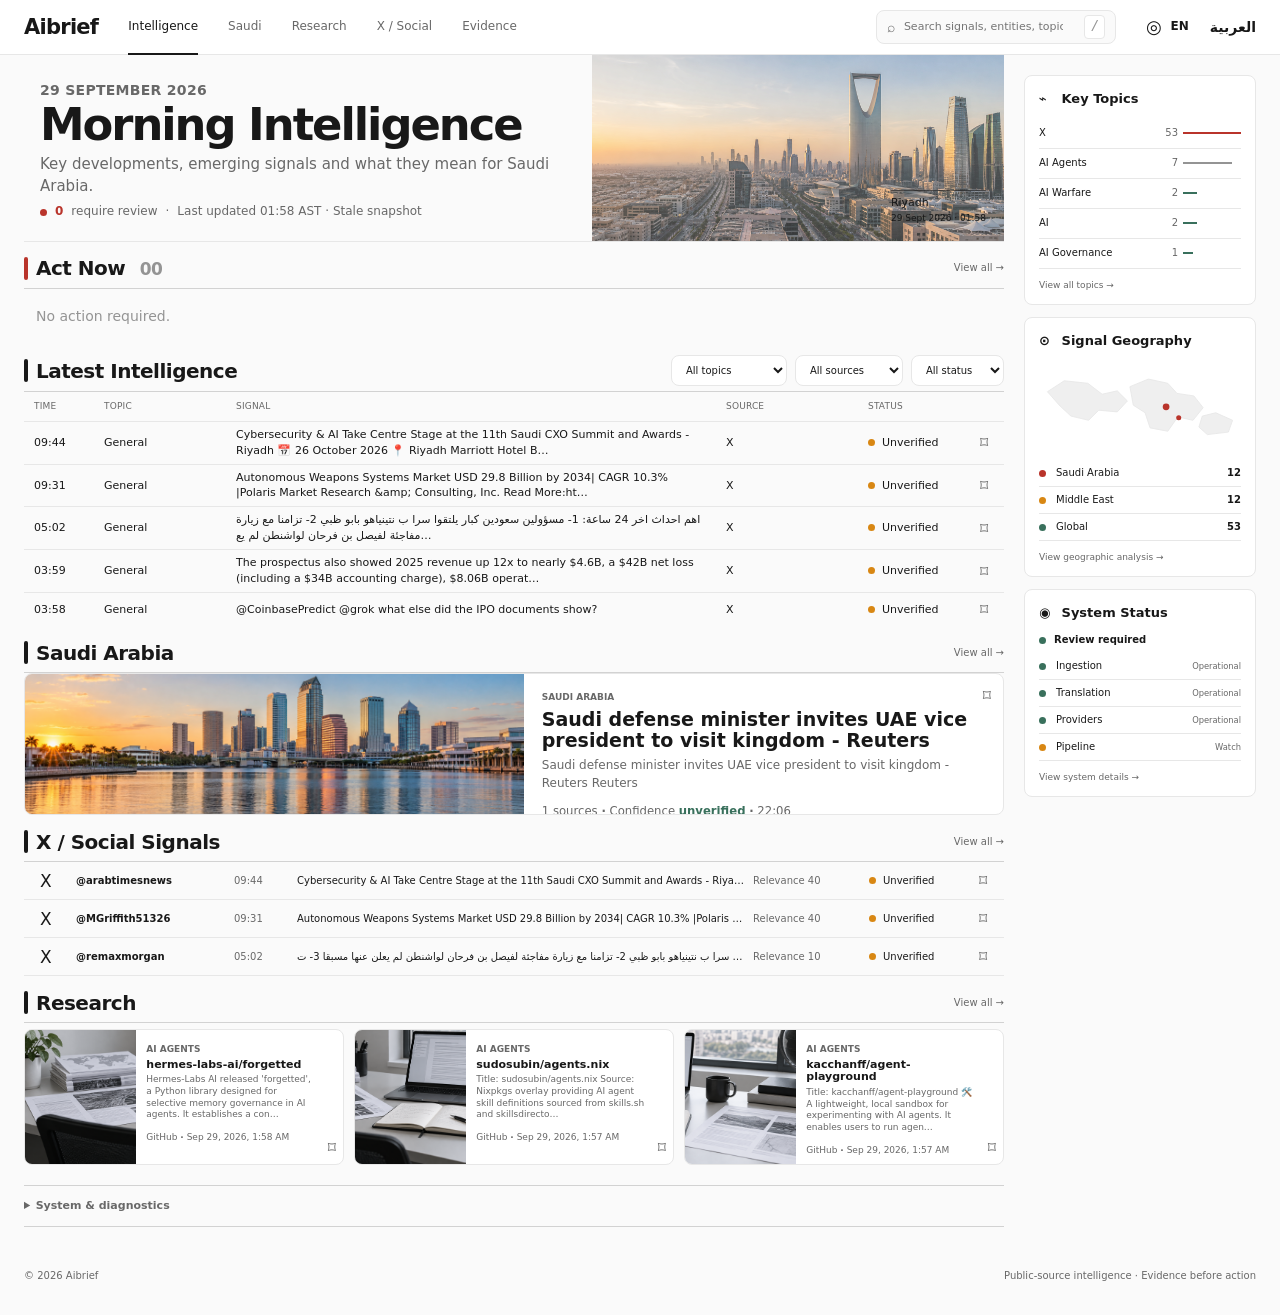
==== commit e3fa22f8: "feat(ui): replace secondary skyline with Tampa" ====
--- a/web/index.html
+++ b/web/index.html
@@ -608,7 +608,7 @@
       document.getElementById('saudiRows').innerHTML = records.map(function(signal) {
         const time = signal.sourcePublishedAt || signal.updatedAt || signal.createdAt;
         const url = window.AIbriefEvidence.url(signal.primary_source_url || signal.url || signal.source_url) || '#';
-        return '<article class="saudi-feature"><img src="assets/riyadh-skyline.png" alt="Riyadh skyline"><div class="saudi-copy"><span>Saudi Arabia</span><h3><a href="' + escapeHTML(url) + '" target="_blank" rel="noopener">' + escapeHTML(signal.title || 'Saudi intelligence') + '</a></h3><p>' + escapeHTML(shortText(signalText(signal), 260)) + '</p><small>' + escapeHTML(signal.evidence_count || 1) + ' sources <b>·</b> Confidence <strong>' + escapeHTML(intelligenceConfidence(signal)) + '</strong> <b>·</b> ' + escapeHTML(formatDate(time, 'time')) + '</small><a class="bookmark" href="' + escapeHTML(url) + '" target="_blank" rel="noopener" aria-label="Open Saudi source">⌑</a></div></article>';
+        return '<article class="saudi-feature"><img src="assets/tampa-waterfront.png" alt="Tampa waterfront skyline at sunrise"><div class="saudi-copy"><span>Saudi Arabia</span><h3><a href="' + escapeHTML(url) + '" target="_blank" rel="noopener">' + escapeHTML(signal.title || 'Saudi intelligence') + '</a></h3><p>' + escapeHTML(shortText(signalText(signal), 260)) + '</p><small>' + escapeHTML(signal.evidence_count || 1) + ' sources <b>·</b> Confidence <strong>' + escapeHTML(intelligenceConfidence(signal)) + '</strong> <b>·</b> ' + escapeHTML(formatDate(time, 'time')) + '</small><a class="bookmark" href="' + escapeHTML(url) + '" target="_blank" rel="noopener" aria-label="Open Saudi source">⌑</a></div></article>';
       }).join('') ||
         '<span class="stream-empty">No reliably identified Saudi records in the current briefing.</span>';
     }
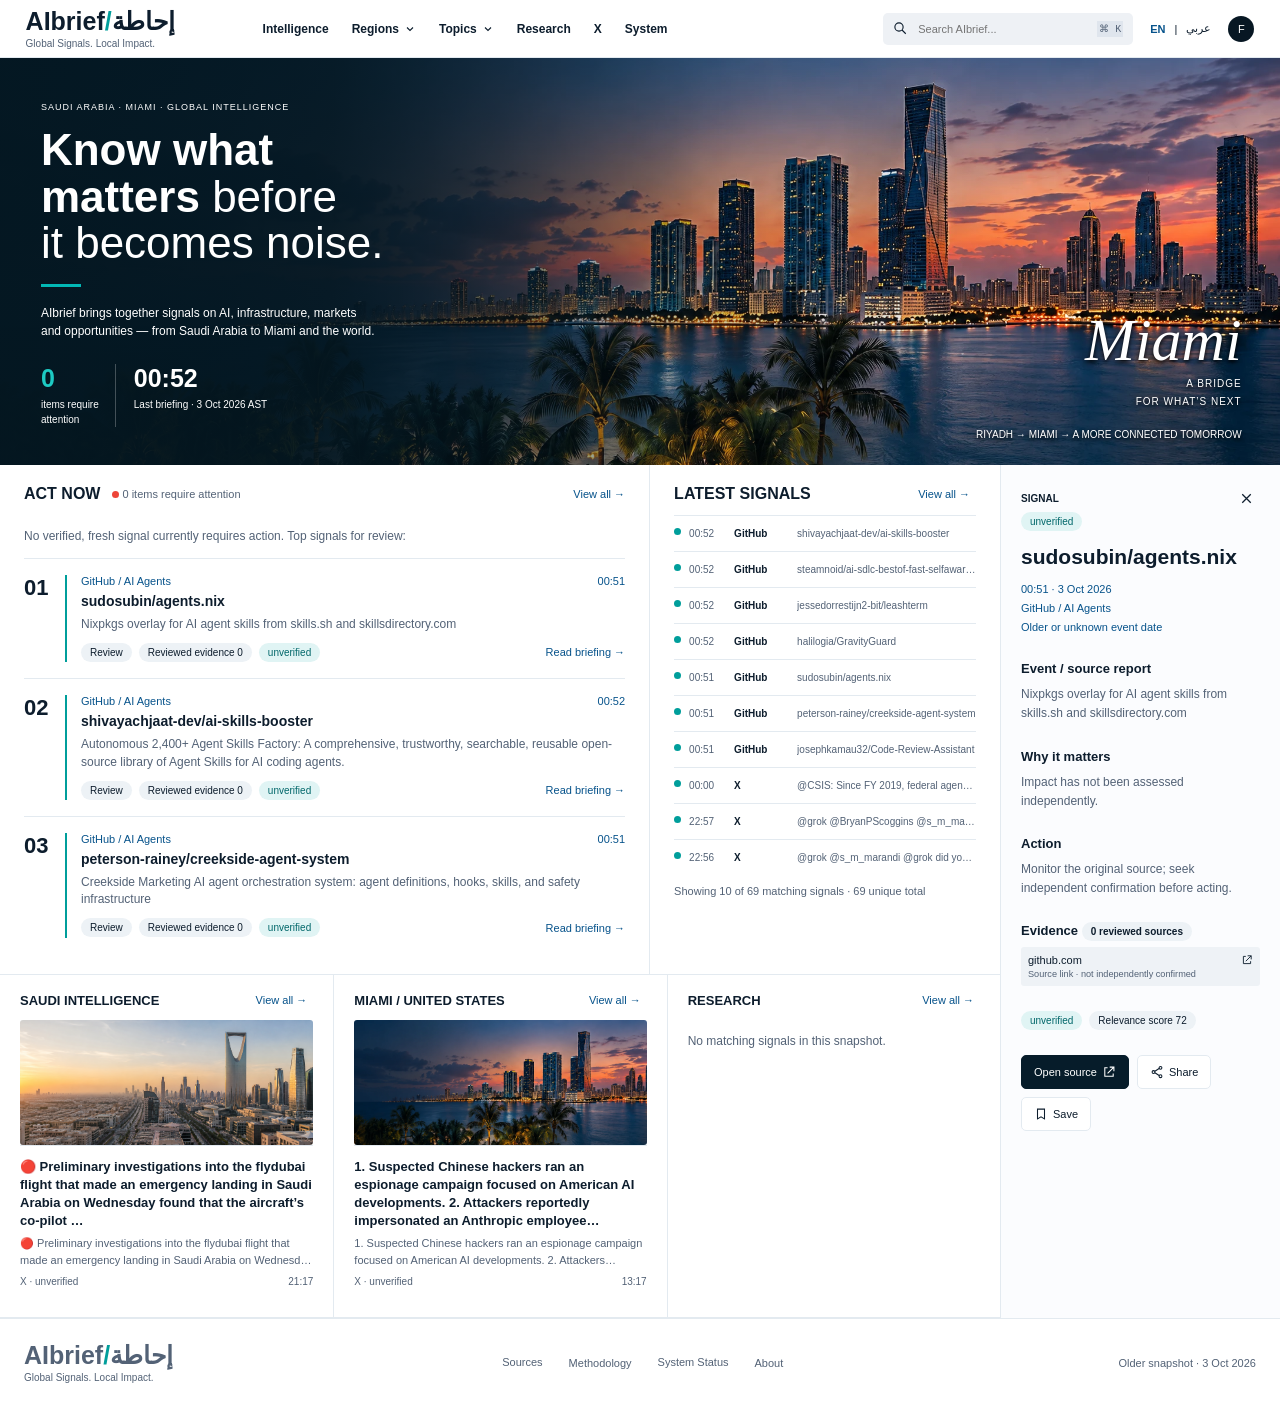
==== commit c4dd3cf9: "Apply approved AIbrief command-center design with evidence-aware X and Saudi views" ====
--- a/web/index.html
+++ b/web/index.html
@@ -3,1046 +3,45 @@
 <head>
   <meta charset="utf-8">
   <meta name="viewport" content="width=device-width, initial-scale=1">
-  <title>Aibrief — Morning Intelligence</title>
-  <link rel="stylesheet" href="assets/aibrief.css">
+  <title>AIbrief / إحاطة — Intelligence</title>
+  <link rel="stylesheet" href="assets/command-center.css?v=20261002b">
+  <script src="evidence-policy.js?v=20261002b" defer></script>
+  <script src="assets/command-center.js?v=20261002b" defer></script>
 </head>
 <body>
-  <div class="page">
-    <nav class="nav" aria-label="Primary">
-      <div class="nav-inner">
-        <a class="brand" href="#home" aria-label="Aibrief home">Aibrief</a>
-        <div class="links">
-          <a href="#signals" aria-current="page" data-i18n-en="Intelligence" data-i18n-ar="الاستخبارات">Intelligence</a>
-          <a href="#saudi" data-i18n-en="Saudi" data-i18n-ar="السعودية">Saudi</a>
-          <a href="#research" data-i18n-en="Research" data-i18n-ar="الأبحاث">Research</a>
-          <a href="#breaking" data-i18n-en="X / Social" data-i18n-ar="X / اجتماعي">X / Social</a>
-          <a href="#system" data-open-system data-i18n-en="Evidence" data-i18n-ar="الأدلة">Evidence</a>
+  <header class="topbar">
+    <a class="brand" href="#home"><strong>AIbrief<em>/</em><span lang="ar">إحاطة</span></strong><small data-i18n="tagline">Global Signals. Local Impact.</small></a>
+    <nav class="navigation" aria-label="Primary navigation">
+      <a class="navlink" href="#act-now" data-i18n="intelligence">Intelligence</a>
+      <details id="regionsMenu"><summary><span data-i18n="regions">Regions</span><svg viewBox="0 0 16 16" aria-hidden="true"><path d="m4 6 4 4 4-4" fill="none" stroke="currentColor" stroke-width="1.5"/></svg></summary><div class="dropdown"><div><p data-i18n="regions">Regions</p><div id="regionOptions"></div></div><div><p data-i18n="topics">Topics</p><div id="regionTopics"></div></div></div></details>
+      <details id="topicsMenu"><summary><span data-i18n="topics">Topics</span><svg viewBox="0 0 16 16" aria-hidden="true"><path d="m4 6 4 4 4-4" fill="none" stroke="currentColor" stroke-width="1.5"/></svg></summary><div class="dropdown single" id="topicOptions"></div></details>
+      <a class="navlink" href="#research" data-i18n="research">Research</a><a class="navlink" href="#latest" data-x-filter>X</a><a class="navlink" href="health/" data-i18n="system">System</a>
+    </nav>
+    <label class="searchbox"><svg viewBox="0 0 20 20" aria-hidden="true"><circle cx="8" cy="8" r="5.5" fill="none" stroke="currentColor" stroke-width="1.5"/><path d="m12 12 5 5" stroke="currentColor" stroke-width="1.5"/></svg><input id="search" type="search" placeholder="Search AIbrief..." aria-label="Search intelligence"><kbd>⌘ K</kbd></label>
+    <div class="language" aria-label="Language"><button type="button" data-language="en" aria-pressed="true" class="active">EN</button><span aria-hidden="true">|</span><button type="button" data-language="ar" aria-pressed="false">عربي</button></div><span class="avatar" aria-hidden="true">F</span>
+  </header>
+  <main id="home">
+    <section class="hero" aria-labelledby="headline">
+      <div class="hero-copy"><p class="eyebrow" data-i18n="eyebrow">SAUDI ARABIA · MIAMI · GLOBAL INTELLIGENCE</p><h1 id="headline" data-i18n="headline"><strong>Know what<br>matters</strong> before<br>it becomes noise.</h1><div class="accent-rule"></div><p class="hero-description" data-i18n="description">AIbrief brings together signals on AI, infrastructure, markets and opportunities — from Saudi Arabia to Miami and the world.</p><div class="hero-stats"><div><strong id="actionCount">—</strong><span data-i18n="attention">items require<br>attention</span></div><div><strong id="updatedTime">—</strong><span id="updatedDate">Last updated</span></div></div></div>
+      <div class="hero-place" aria-hidden="true"><strong>Miami</strong><span>A BRIDGE<br>FOR WHAT’S NEXT</span><small>RIYADH → MIAMI → A MORE CONNECTED TOMORROW</small></div>
+    </section>
+    <div class="filterbar" id="filterbar" hidden><span id="filterLabel"></span><button type="button" data-reset data-i18n="clear">Clear filters</button></div>
+    <div class="workspace" id="workspace">
+      <div class="main-content">
+        <div class="top-columns">
+          <section class="panel" id="act-now"><div class="section-title"><h2 data-i18n="actNow">Act Now</h2><span class="count"><i class="dot red-dot"></i> <span id="actionStatus"></span></span><a class="view" href="#latest" data-i18n="viewAll">View all →</a></div><div id="actionList" aria-live="polite"><p class="empty">Loading briefing…</p></div></section>
+          <section class="panel" id="latest"><div class="section-title"><h2 data-i18n="latest">Latest Signals</h2><button class="view" id="viewAll" type="button" data-i18n="viewAll">View all →</button></div><div id="latestList"></div><p class="list-count" id="latestCount"></p></section>
         </div>
-        <label class="nav-search" for="radarSearch">
-          <span aria-hidden="true">⌕</span>
-          <input id="radarSearch" type="search" placeholder="Search signals, entities, topics, or keywords…" aria-label="Search intelligence signals">
-          <kbd>/</kbd>
-        </label>
-        <div class="nav-actions">
-          <span class="globe" aria-hidden="true">◎</span><span class="language-current">EN</span>
-          <button class="language-toggle" id="briefingLanguage" type="button" aria-pressed="false" aria-label="Switch briefing language">العربية</button>
-          <span class="visually-hidden" id="navClock">Loading time</span>
+        <div class="regional">
+          <section class="panel" id="saudi"><div class="section-title"><h2 data-i18n="saudi">Saudi Intelligence</h2><button class="view" type="button" data-region="Saudi Arabia" data-i18n="viewAll">View all →</button></div><img class="region-image" src="assets/riyadh-skyline.png" alt="Illustrative Riyadh skyline" loading="lazy"><div id="saudiList"></div></section>
+          <section class="panel" id="united-states"><div class="section-title"><h2 data-i18n="us">Miami / United States</h2><button class="view" type="button" data-region="United States" data-i18n="viewAll">View all →</button></div><img class="region-image" src="assets/miami-hero.webp" alt="Illustrative Miami waterfront skyline" loading="lazy"><div id="usList"></div></section>
+          <section class="panel" id="research"><div class="section-title"><h2 data-i18n="research">Research</h2><button class="view" type="button" data-topic="Research" data-i18n="viewAll">View all →</button></div><div id="researchList"></div></section>
         </div>
       </div>
-    </nav>
-
-    <main id="home">
-      <div class="app-layout">
-        <div class="content-column">
-          <header class="briefing-hero" aria-labelledby="publicationTitle">
-            <div class="briefing-copy">
-              <p class="briefing-date" id="briefingDate">Current briefing</p>
-              <h1 id="publicationTitle">Morning Intelligence</h1>
-              <p class="briefing-description">Key developments, emerging signals and what they mean for Saudi Arabia.</p>
-              <p class="briefing-status"><span class="status-dot critical-dot" aria-hidden="true"></span><strong id="heroActCount">--</strong> require review <span>·</span> <span id="briefingUpdated">Updated --:--</span></p>
-            </div>
-            <div class="riyadh-visual" aria-label="Riyadh skyline context">
-              <img src="assets/riyadh-skyline.png" alt="Riyadh skyline">
-              <span>Riyadh<small id="heroImageStamp">Current briefing</small></span>
-            </div>
-          </header>
-
-          <section class="intelligence-section act-now" id="act-now" aria-labelledby="actNowEditorialTitle">
-            <div class="section-heading critical-heading"><h2 id="actNowEditorialTitle">Act Now <span id="actNowCount">00</span></h2><a href="#system">View all →</a></div>
-            <div id="actNowEditorial" aria-live="polite"><span class="stream-empty">Checking the current evidence gate…</span></div>
-          </section>
-
-          <section class="intelligence-section latest-intelligence" id="signals" aria-labelledby="latestIntelligenceTitle">
-            <div class="section-heading"><h2 id="latestIntelligenceTitle">Latest Intelligence</h2><div class="latest-tools"><select class="select" id="radarTopic" aria-label="Filter intelligence by topic"><option value="all">All topics</option></select><select class="select" id="radarSource" aria-label="Filter intelligence by source"><option value="all">All sources</option></select><select class="select" id="radarStatus" aria-label="Filter intelligence by status"><option value="all">All status</option></select></div></div>
-            <div class="latest-main"><table class="latest-table"><thead><tr><th>Time</th><th>Topic</th><th>Signal</th><th>Source</th><th>Status</th><th><span class="visually-hidden">Action</span></th></tr></thead><tbody id="radarRows"><tr><td colspan="6">Loading latest intelligence...</td></tr></tbody></table></div>
-          </section>
-
-          <section class="intelligence-section saudi-intelligence" id="saudi" aria-labelledby="saudiTitle">
-            <div class="section-heading"><h2 id="saudiTitle">Saudi Arabia</h2><a href="#signals">View all →</a></div>
-            <div id="saudiRows"><span class="stream-empty">Loading Saudi intelligence…</span></div>
-          </section>
-
-          <section class="intelligence-section x-lane" id="breaking" aria-labelledby="xTitle">
-            <div class="section-heading"><h2 id="xTitle">X / Social Signals</h2><a href="#breaking">View all →</a></div>
-            <span class="visually-hidden">X intel live</span>
-            <div class="x-feed" id="xIntelRail" data-feed-hook="breakingFeedList"><article class="x-card"><small><span>Loading</span></small><strong>Loading public X intel...</strong></article></div>
-          </section>
-
-          <section class="intelligence-section research-intelligence" id="research" aria-labelledby="researchTitle">
-            <div class="section-heading"><h2 id="researchTitle">Research</h2><a href="#research">View all →</a></div>
-            <div class="research-grid" id="researchRows"><span class="stream-empty">Loading research…</span></div>
-          </section>
-
-        <details class="system-section" id="system">
-          <summary>System &amp; diagnostics</summary>
-          <div class="system-content">
-        <section class="section-grid" id="source-system">
-          <div class="intel-head" style="grid-column:1 / -1;"><h2>Source / System Summary</h2><p>Coverage and operational checks from the current briefing.</p></div>
-          <p id="sourceCoverage" style="grid-column:1 / -1;margin:0;color:var(--text-secondary);font-size:13px;">Loading source coverage…</p>
-          <div class="signal-desk">
-            <div class="desk-head">
-              <div>
-                <h2>Live signal feed</h2>
-                <span id="generatedStamp">Loading generated feed...</span>
-              </div>
-              <div class="tabs" id="sourceTabs" aria-label="Source filters">
-                <button class="tab active" type="button" data-source="all">All</button>
-              </div>
-            </div>
-            <div class="desk-tools">
-              <input class="field" id="briefingSearch" type="search" placeholder="Search title, source, topic, summary" aria-label="Search briefing records">
-              <select class="select" id="briefingSource" aria-label="Filter by source">
-                <option value="all">All sources</option>
-              </select>
-            </div>
-            <div class="table-wrap">
-              <div id="briefingStatus" class="desk-head" style="border:0;padding:6px 0 14px;">
-                <span>Loading live briefing...</span>
-                <span id="briefingCount">0 signals</span>
-              </div>
-              <table class="signal-table">
-                <thead>
-                  <tr>
-                    <th>Time</th>
-                    <th>Source</th>
-                    <th>Title / Summary</th>
-                    <th>Score</th>
-                    <th>Lang</th>
-                    <th>Status</th>
-                  </tr>
-                </thead>
-                <tbody id="signalRows">
-                  <tr><td colspan="6">Loading briefing signals...</td></tr>
-                </tbody>
-              </table>
-            </div>
-          </div>
-
-          <aside class="health-card" style="grid-column:1 / -1;" id="health">
-            <div class="panel-head">
-              <h2>System health</h2>
-              <span id="healthState">Checking</span>
-            </div>
-            <div id="healthRows">
-              <div class="check-row"><span class="check-icon">✓</span><strong>Loading</strong><span class="ok">...</span></div>
-            </div>
-          </aside>
-
-        </section>
-
-        <section class="operations-console" id="operations" aria-labelledby="operationsTitle">
-          <div class="operations-head">
-            <div>
-              <h2 id="operationsTitle">Pipeline</h2>
-              <p>Collection, verification, delivery, and provider diagnostics.</p>
-            </div>
-            <span class="orchestrator-badge" id="orchestratorState">Checking</span>
-          </div>
-
-          <div class="pipeline-readout" aria-label="Latest pipeline run">
-            <div><span>Last run</span><strong id="pipelineLastRun">--</strong></div>
-            <div><span>Collected</span><strong id="pipelineCollected">--</strong></div>
-            <div><span>Retained</span><strong id="pipelineRetained">--</strong></div>
-            <div><span>Act now</span><strong id="pipelineActNow">--</strong></div>
-            <div><span>Runtime</span><strong id="pipelineRuntime">--</strong></div>
-            <div><span>Status</span><strong id="pipelineStatus">--</strong></div>
-          </div>
-
-          <div class="operations-metrics" aria-label="Live operations statistics">
-            <div class="ops-metric"><strong id="metricCollected">--</strong><span>Collected today</span></div>
-            <div class="ops-metric"><strong id="metricVerified">--</strong><span>Verified signals</span></div>
-            <div class="ops-metric"><strong id="metricActNow">--</strong><span>Act now</span></div>
-            <div class="ops-metric"><strong id="metricDuplicate">--</strong><span>Duplicate rate</span></div>
-            <div class="ops-metric"><strong id="metricUnsupported">--</strong><span>Unsupported claims</span></div>
-            <div class="ops-metric"><strong id="metricFailures">--</strong><span>Source failure rate</span></div>
-            <div class="ops-metric"><strong id="metricPrimary">--</strong><span>Primary-source links</span></div>
-            <div class="ops-metric"><strong id="metricCost">--</strong><span>Daily API cost</span></div>
-            <div class="ops-metric"><strong id="metricLatestRun">--</strong><span>Latest successful run</span></div>
-            <div class="ops-metric"><strong id="metricHighest">--</strong><span>Highest action score</span></div>
-          </div>
-
-<section class="ops-panel" aria-labelledby="runsTitle">
-              <div class="ops-panel-head"><h3 id="runsTitle">Run history</h3><span id="runCount">0 runs</span></div>
-              <div class="ops-table-wrap">
-                <table class="ops-table">
-                  <thead><tr><th>Run</th><th>Status</th><th>Signals</th><th>Act now</th><th>Runtime</th><th>Cost</th></tr></thead>
-                  <tbody id="runRows"><tr><td colspan="6">Loading run history...</td></tr></tbody>
-                </table>
-              </div>
-            </section>
-
-<section class="ops-panel" aria-labelledby="sourceTitle">
-              <div class="ops-panel-head"><h3 id="sourceTitle">Source contribution</h3><span>Current run</span></div>
-              <div class="source-bars" id="sourceContribution"><span>Loading source mix...</span></div>
-            </section>
-
-<section class="ops-panel" aria-labelledby="teamTitle">
-              <div class="ops-panel-head"><h3 id="teamTitle">Pipeline workers</h3><span>Bounded execution</span></div>
-              <div class="worker-list" id="workerList"><span>Loading worker state...</span></div>
-            </section>
-
-<section class="ops-panel" aria-labelledby="warningTitle" style="margin-top:14px;">
-            <div class="ops-panel-head"><h3 id="warningTitle">Failed sources</h3><span>Isolated failures</span></div>
-            <div class="warning-list" id="sourceWarnings"><span>No failed sources reported.</span></div>
-          </section>
-
-<section class="ops-panel" aria-label="Provider status">
-            <div class="panel-head">
-              <h3>Provider status</h3>
-              <span id="providerMode">Loading</span>
-            </div>
-            <div id="providerRows">
-              <div class="provider-row"><span class="check-icon">◇</span><strong>Loading providers</strong><span class="ok">...</span></div>
-            </div>
-          </section>
-
-<section class="ops-panel" aria-labelledby="topSignalsTitle">
-              <div class="ops-panel-head"><h3 id="topSignalsTitle">Top signals</h3><span>Action score</span></div>
-              <div class="ranked-list" id="topSignalsList"><span>Loading ranked signals...</span></div>
-            </section>
-
-<section class="ops-panel" aria-labelledby="scenarioTitle">
-              <div class="ops-panel-head">
-                <h3 id="scenarioTitle">Threshold scenario</h3>
-                <span>Analysis only</span>
-              </div>
-              <div class="scenario-scale" aria-hidden="true">
-                <span><strong>Conservative</strong><small>85</small></span>
-                <span><strong>Balanced</strong><small>70</small></span>
-                <span><strong>Exploratory</strong><small>55</small></span>
-              </div>
-              <label for="actionThreshold">Minimum action score: <strong id="thresholdValue">70</strong></label>
-              <input class="threshold-slider" id="actionThreshold" type="range" min="55" max="85" value="70" step="1" aria-describedby="scenarioIsolationNote">
-              <div class="scenario-readout" aria-live="polite">
-                <div><strong id="scenarioVisible">--</strong><span>Visible</span></div>
-                <div><strong id="scenarioActNow">--</strong><span>Act now</span></div>
-                <div><strong id="scenarioCost">--</strong><span>Est. cost</span></div>
-                <div><strong id="scenarioRisk">--</strong><span>False-positive risk</span></div>
-                <div><strong id="scenarioSources">--</strong><span>Sources</span></div>
-              </div>
-              <p class="scenario-note" id="scenarioIsolationNote">This control recalculates the browser view only. The production threshold remains server-configured and is never written by this page.</p>
-              <div class="source-bars" id="scenarioSourceDistribution" aria-label="Scenario source distribution"></div>
-            </section>
-<div id="actNowList" hidden></div>
-        </section>
-          <section class="system-evaluation" aria-label="Evaluation status">
-            <div class="system-heading">
-              <h2>Evidence and evaluation</h2>
-              <p>Deterministic review of evidence, source quality, and output contracts.</p>
-            </div>
-            <dl class="verifier-list">
-              <div><dt>Verified signals</dt><dd id="railVerified">--</dd></div>
-              <div><dt>Unsupported claims</dt><dd id="railUnsupported">--</dd></div>
-              <div><dt>Primary-source links</dt><dd id="railPrimary">--</dd></div>
-              <div><dt>Source failure rate</dt><dd id="railFailures">--</dd></div>
-            </dl>
-            <p class="system-run"><span>Current run</span> <strong id="railRunState">Checking evidence</strong> · <span id="railUpdated">Waiting for run</span></p>
-            <div class="system-facts" aria-label="Secondary processing statistics">
-              <span><strong id="heroSignalCount">--</strong> signals</span>
-              <span><strong id="heroSourceCount">--</strong> sources</span>
-              <span class="visually-hidden" id="radarSourceCount">--</span>
-              <span><strong id="translatedCount">--</strong> translated</span>
-              <span><strong id="groqCount">--</strong> routed</span>
-              <span><strong id="fallbackCount">--</strong> fallbacks</span>
-              <span><strong id="pipelineErrorCount">--</strong> errors</span>
-            </div>
-          </section>
-          </div>
-        </details>
-
-        </div>
-
-        <aside class="context-rail" aria-label="Contextual intelligence">
-          <section class="context-card" aria-labelledby="topicsTitle"><h2 id="topicsTitle"><span aria-hidden="true">⌁</span> Key Topics</h2><div id="keyTopicsRows"><span class="stream-empty">Loading topics…</span></div><a href="#signals">View all topics →</a></section>
-          <section class="context-card" aria-labelledby="geographyTitle"><h2 id="geographyTitle"><span aria-hidden="true">⊙</span> Signal Geography</h2><svg class="mini-map" viewBox="0 0 240 92" aria-hidden="true"><path d="M10 29l20-13 28 3 17 13 18-4 12 12-12 13-22-2-12 12-21-5-13-12zM108 23l22-9 23 5 11 12 20 3 11 14-12 15-18-4-12 17-21-4-6-18-14-9zM194 58l16-4 20 9-5 14-25 3-10-9z"></path><circle cx="151" cy="47" r="4"></circle><circle cx="166" cy="60" r="3"></circle></svg><div id="geographyRows"><span class="stream-empty">Loading geography…</span></div><a href="#saudi">View geographic analysis →</a></section>
-          <section class="context-card" aria-labelledby="systemStatusTitle"><h2 id="systemStatusTitle"><span aria-hidden="true">◉</span> System Status</h2><p class="overall-status"><span class="status-dot verified-dot"></span><strong id="contextSystemState">Checking systems</strong></p><div id="contextSystemRows"><span class="stream-empty">Loading status…</span></div><a href="#system" data-open-system>View system details →</a></section>
-        </aside>
-      </div>
-      <!-- Stable source-level contract labels: Agent operations; Threshold scenario;
-           Bounded worker team; Source contribution; Recent run performance; Top signals;
-           Act-now items; Failed-source warnings; AI war intel from X.; X Intel Feed / رصد;
-           Public X signals about AI use; Related link / رابط ذو صلة;
-           Single X source / مصدر X واحد. -->
-    </main>
-
-    <footer class="footer"><span>© 2026 Aibrief</span><span>Public-source intelligence · Evidence before action</span></footer>
-  </div>
-
-  <script src="evidence-policy.js"></script>
-  <script src="operations-dashboard.js"></script>
-  <script>
-    const state = {
-      signals: [],
-      breaking: [],
-      breakingStatus: null,
-      briefingPayload: null,
-      metrics: {},
-      runs: [],
-      search: '',
-      source: 'all',
-      topic: 'all',
-      status: 'all',
-      sort: 'latest',
-      language: 'en',
-      scenarioThreshold: 70
-    };
-
-    const sourceLabels = {
-      arxiv: 'arXiv',
-      github: 'GitHub',
-      hackernews: 'Hacker News',
-      reddit: 'Reddit',
-      twitter: 'X',
-      x: 'X',
-      youtube: 'YouTube',
-      fallback: 'Fallback',
-      'google-news': 'News'
-    };
-
-    function escapeHTML(value) {
-      return String(value == null ? '' : value)
-        .replace(/&/g, '&amp;')
-        .replace(/</g, '&lt;')
-        .replace(/>/g, '&gt;')
-        .replace(/"/g, '&quot;')
-        .replace(/'/g, '&#039;');
-    }
-
-    function allSignals() { return window.AIbriefEvidence.combine(state.signals, state.breaking); }
-
-    function refreshEvidenceViews() {
-      renderSourceControls(); renderSignalRows(); renderRadarRows(filteredSignals()); renderSaudiSignals();
-      renderResearchSignals(); renderContextRail();
-      if (state.briefingPayload) renderHeroMetrics(state.briefingPayload);
-      document.getElementById("heroSignalCount").textContent = String(allSignals().length);
-      document.getElementById("metricVerified").textContent = String(allSignals().filter(s => s.evidence_status === "verified").length);
-    }
-
-    function sourceLabel(source) {
-      return sourceLabels[source] || source || 'Source';
-    }
-
-    function formatDate(value, mode) {
-      if (!value) {
-        return mode === 'time' ? '--:--' : 'Unavailable';
-      }
-
-      const date = new Date(value);
-      if (Number.isNaN(date.getTime())) {
-        return value;
-      }
-
-      if (mode === 'time') {
-        return date.toLocaleTimeString([], { hour: '2-digit', minute: '2-digit', hour12: false, timeZone: 'Asia/Riyadh' });
-      }
-
-      return date.toLocaleString([], { dateStyle: 'medium', timeStyle: 'short', timeZone: 'Asia/Riyadh' });
-    }
-
-    function shortText(value, limit) {
-      const text = String(value || '').replace(/\s+/g, ' ').trim();
-      return text.length > limit ? text.slice(0, limit - 1).trim() + '…' : text;
-    }
-
-    function signalText(signal) {
-      if (state.language === 'ar') {
-        return signal.brief_ar || signal.brief_en || signal.content || signal.reason || '';
-      }
-      return signal.brief_en || signal.content || signal.brief_ar || signal.reason || '';
-    }
-
-    function filteredSignals() {
-      const query = state.search.trim().toLowerCase();
-      const filtered = allSignals().filter(function(signal) {
-        const sourceMatch = state.source === 'all' || signal.source === state.source;
-        const topicMatch = state.topic === 'all' || String(signal.topic || 'General') === state.topic;
-        const statusMatch = state.status === 'all' || String(signal.evidence_status || 'unverified') === state.status;
-        const searchText = [
-          signal.title,
-          signal.source,
-          signal.topic,
-          signal.brief_en,
-          signal.brief_ar,
-          signal.content
-        ].join(' ').toLowerCase();
-        return sourceMatch && topicMatch && statusMatch && (!query || searchText.includes(query));
-      });
-
-      filtered.sort(function(a, b) {
-        if (state.sort === 'latest') {
-          return String(b.sourcePublishedAt || b.updatedAt || b.createdAt || '').localeCompare(String(a.sourcePublishedAt || a.updatedAt || a.createdAt || ''));
-        }
-        if (state.sort === 'source') {
-          return String(a.source || '').localeCompare(String(b.source || ''));
-        }
-        return Number(b.score || 0) - Number(a.score || 0);
-      });
-      return filtered;
-    }
-
-    function setClock() {
-      const clock = document.getElementById('navClock');
-      clock.textContent = new Date().toLocaleTimeString([], {
-        hour: '2-digit',
-        minute: '2-digit',
-        hour12: false,
-        timeZone: 'Asia/Riyadh'
-      }) + ' AST';
-    }
-
-    function renderSourceControls() {
-      const sources = Array.from(new Set(allSignals().map(function(signal) {
-        return signal.source || 'unknown';
-      }))).sort();
-
-      const options = '<option value="all">All sources</option>' + sources.map(function(source) {
-        return '<option value="' + escapeHTML(source) + '">' + escapeHTML(sourceLabel(source)) + '</option>';
-      }).join('');
-
-      document.getElementById('briefingSource').innerHTML = options;
-      document.getElementById('radarSource').innerHTML = options;
-      document.getElementById('briefingSource').value = state.source;
-      document.getElementById('radarSource').value = state.source;
-      const topics = Array.from(new Set(allSignals().map(function(signal) { return signal.topic || 'General'; }))).sort();
-      document.getElementById('radarTopic').innerHTML = '<option value="all">All topics</option>' + topics.map(function(topic) { return '<option value="' + escapeHTML(topic) + '">' + escapeHTML(topic) + '</option>'; }).join('');
-      const statuses = Array.from(new Set(allSignals().map(function(signal) { return signal.evidence_status || 'unverified'; }))).sort();
-      document.getElementById('radarStatus').innerHTML = '<option value="all">All status</option>' + statuses.map(function(status) { return '<option value="' + escapeHTML(status) + '">' + escapeHTML(status) + '</option>'; }).join('');
-      document.getElementById('radarTopic').value = state.topic;
-      document.getElementById('radarStatus').value = state.status;
-
-      const priority = ['all', 'twitter', 'x', 'arxiv', 'github', 'hackernews', 'google-news'];
-      const ordered = ['all'].concat(sources.filter(function(source) {
-        return source !== 'all';
-      }).sort(function(a, b) {
-        const ai = priority.indexOf(a);
-        const bi = priority.indexOf(b);
-        return (ai === -1 ? 99 : ai) - (bi === -1 ? 99 : bi) || a.localeCompare(b);
-      }));
-
-      document.getElementById('sourceTabs').innerHTML = ordered.slice(0, 7).map(function(source) {
-        return '<button class="tab' + (state.source === source ? ' active' : '') + '" type="button" data-source="' + escapeHTML(source) + '">' + escapeHTML(source === 'all' ? 'All' : sourceLabel(source)) + '</button>';
-      }).join('');
-    }
-
-    function renderRadarRows(signals) {
-      const rows = signals.slice(0, 5).map(function(signal) {
-        const status = signal.evidence_status || 'unverified';
-        const lang = state.language === 'ar' && signal.brief_ar ? 'ar' : 'en';
-        return '<tr>' +
-          '<td>' + escapeHTML(formatDate(signal.sourcePublishedAt || signal.updatedAt || signal.createdAt, 'time')) + '</td>' +
-          '<td>' + escapeHTML(signal.topic || 'General') + '</td>' +
-          '<td lang="' + lang + '" dir="' + (lang === 'ar' ? 'rtl' : 'ltr') + '"><a href="' + escapeHTML(signal.url || '#') + '" target="_blank" rel="noopener">' + escapeHTML(shortText(signal.title, 132)) + '</a></td>' +
-          '<td>' + escapeHTML(sourceLabel(signal.source)) + '</td>' +
-          '<td><span class="status-dot ' + (status === 'verified' ? 'verified-dot' : 'warning-dot') + '"></span>' + escapeHTML(status) + '</td>' +
-          '<td><a class="bookmark" href="' + escapeHTML(signal.url || '#') + '" target="_blank" rel="noopener" aria-label="Open source">⌑</a></td>' +
-        '</tr>';
-      }).join('');
-      document.getElementById('radarRows').innerHTML = rows || '<tr><td colspan="6">No intelligence signals available.</td></tr>';
-    }
-
-    function renderSignalRows() {
-      const rows = filteredSignals();
-      const dir = state.language === 'ar' ? 'rtl' : 'ltr';
-      const lang = state.language === 'ar' ? 'AR' : 'EN';
-
-      document.getElementById('briefingCount').textContent = rows.length + ' of ' + allSignals().length + ' unique signals · radar shows up to 20';
-      document.getElementById('briefingStatus').firstElementChild.textContent =
-        rows.length ? 'Sorted briefing feed. Use filters to narrow the desk.' : 'No briefing signals match this view.';
-
-      if (!rows.length) {
-        document.getElementById('signalRows').innerHTML = '<tr><td colspan="6"><div class="empty">No signals match this view.</div></td></tr>';
-        return;
-      }
-
-      document.getElementById('signalRows').innerHTML = rows.map(function(signal) {
-        const url = signal.url || '#';
-        const status = signal.evidence_status || 'unverified';
-        const statusClass = status === 'held' ? 'watch' : '';
-        return '<tr dir="' + dir + '">' +
-          '<td>' + escapeHTML(formatDate(signal.sourcePublishedAt || signal.updatedAt || signal.createdAt, 'time')) + '</td>' +
-          '<td>' + escapeHTML(sourceLabel(signal.source)) + '</td>' +
-          '<td><a href="' + escapeHTML(url) + '" target="_blank" rel="noopener"><strong>' + escapeHTML(shortText(signal.title, 96)) + '</strong></a><span>' + escapeHTML(shortText(signalText(signal), 150)) + '</span></td>' +
-          '<td><span class="score">' + escapeHTML(signal.score || 0) + '</span></td>' +
-          '<td>' + lang + '</td>' +
-          '<td><span class="status-pill ' + statusClass + '">' + escapeHTML(status) + '</span></td>' +
-        '</tr>';
-      }).join('');
-    }
-
-    function renderHeroMetrics(payload) {
-      const signals = allSignals();
-      const providerCounts = payload.provider_counts || {};
-      const events = Array.isArray(payload.events) ? payload.events : [];
-      const sources = new Set(signals.map(function(signal) { return signal.source || 'unknown'; }));
-      const errors = events.filter(function(event) { return String(event.level).toLowerCase() === 'error'; });
-
-      document.getElementById('generatedStamp').textContent = 'Generated ' + formatDate(payload.generated_at);
-      document.getElementById('heroSignalCount').textContent = String(signals.length);
-      document.getElementById('radarSourceCount').textContent = String(sources.size);
-      document.getElementById('heroSourceCount').textContent = String(sources.size);
-      document.getElementById('providerMode').textContent = String(payload.model || payload.mode || 'active');
-      document.getElementById('translatedCount').textContent = String(signals.filter(function(signal) { return signal.brief_ar; }).length);
-      document.getElementById('groqCount').textContent = String(providerCounts.groq || 0);
-      document.getElementById('fallbackCount').textContent = String(providerCounts['rule-based'] || 0);
-      document.getElementById('pipelineErrorCount').textContent = String(errors.length);
-    }
-
-    function renderHealth(payload) {
-      const events = Array.isArray(payload.events) ? payload.events : [];
-      const xStatus = state.breakingStatus && state.breakingStatus.last_run
-        ? state.breakingStatus.last_run.x_collector_status
-        : '';
-      const xDegraded = xStatus === 'degraded';
-      const rows = [
-        ['Ingestion', xDegraded ? 'X collector degraded; fallback sources active' : 'Sources collected', xDegraded ? 'Watch' : 'Healthy'],
-        ['Translation', 'Arabic and English ready', 'Healthy'],
-        ['Providers', payload.mode ? 'Mode: ' + payload.mode : 'Route checked', 'Healthy'],
-        ['Pipeline', events.length + ' run events logged', events.some(function(e) { return e.level === 'error'; }) ? 'Watch' : 'Healthy'],
-        ['Publishing', 'Static artifacts committed', 'Healthy'],
-        ['Dashboard', 'Public JSON rendered', 'Healthy']
-      ];
-
-      document.getElementById('healthState').textContent = rows.some(function(row) { return row[2] === 'Watch'; }) ? 'Watch' : 'Operational';
-      document.getElementById('healthRows').innerHTML = rows.map(function(row) {
-        const isWatch = row[2] === 'Watch';
-        return '<div class="check-row">' +
-          '<span class="check-icon">' + (isWatch ? '!' : '✓') + '</span>' +
-          '<div><strong>' + escapeHTML(row[0]) + '</strong><span>' + escapeHTML(row[1]) + ' · Last check ' + escapeHTML(formatDate(payload.generated_at, 'time')) + ' AST</span></div>' +
-          '<span class="' + (isWatch ? 'warn' : 'ok') + '">' + escapeHTML(row[2]) + '</span>' +
-        '</div>';
-      }).join('');
-      document.getElementById('contextSystemState').textContent = rows.some(function(row) { return row[2] === 'Watch'; }) ? 'Review required' : 'All systems operational';
-      document.getElementById('contextSystemRows').innerHTML = rows.slice(0, 4).map(function(row) {
-        const watch = row[2] === 'Watch';
-        return '<div class="context-row"><span class="status-dot ' + (watch ? 'warning-dot' : 'verified-dot') + '"></span><span>' + escapeHTML(row[0]) + '</span><small>' + escapeHTML(watch ? 'Watch' : 'Operational') + '</small></div>';
-      }).join('');
-    }
-
-    function renderProviders(payload) {
-      const counts = payload.provider_counts || {};
-      const xStatus = state.breakingStatus && state.breakingStatus.last_run
-        ? state.breakingStatus.last_run.x_collector_status
-        : '';
-      const providers = [
-        ['Gemini', 'Configured route', counts.gemini || 0],
-        ['Groq', payload.model || 'llama route', counts.groq || 0],
-        ['Rule-based', 'Fallback guard', counts['rule-based'] || 0],
-        ['X route', xStatus === 'degraded' ? 'Collector degraded' : 'Public intel lane', state.breaking.length]
-      ];
-
-      document.getElementById('providerRows').innerHTML = providers.map(function(provider) {
-        return '<div class="provider-row">' +
-          '<span class="check-icon">◇</span>' +
-          '<div><strong>' + escapeHTML(provider[0]) + '</strong><span>' + escapeHTML(provider[1]) + '</span></div>' +
-          '<span class="ok">' + escapeHTML(provider[2]) + '</span>' +
-        '</div>';
-      }).join('');
-    }
-
-    function renderXIntel(feed) {
-      const items = window.AIbriefEvidence.combine(feed || [], state.signals.filter(s => ['x','twitter'].includes(s.source))).sort((a,b) => String(b.sourcePublishedAt || '').localeCompare(String(a.sourcePublishedAt || '')));
-
-      if (!items.length) {
-        document.getElementById('xIntelRail').innerHTML = state.breakingFailed ? '<p class="warn">X source unavailable.</p>' : '<span class="stream-empty">No public X intelligence in the current briefing.</span>';
-        return;
-      }
-
-      document.getElementById('xIntelRail').innerHTML = (state.breakingFailed ? '<p class="warn">X source unavailable; showing only available briefing posts.</p>' : '') + items.slice(0, 3).map(function(item, index) {
-        const title = item.title || 'Untitled X intel';
-        const time = item.source_published_at || item.sourcePublishedAt || item.shown_at || item.updatedAt || item.createdAt || '';
-        const reason = item.reason || item.brief_en || item.content || '';
-        const url = item.source_url || item.url || '#';
-        const evidenceURLs = Array.isArray(item.evidence_urls) ? item.evidence_urls.filter(Boolean) : [];
-        const secondSource = evidenceURLs.find(function(sourceURL) { return sourceURL !== url; }) || '';
-        const evidenceCount = Math.max(1, Number(item.evidence_count || 1));
-        const evidenceLabel = item.evidence_status;
-        const accountMatch = title.match(/@[A-Za-z0-9_]+/);
-        let sourceAccount = '';
-        try {
-          const sourceURL = new URL(url);
-          if (/^(www\.)?(x\.com|twitter\.com)$/.test(sourceURL.hostname)) {
-            const handle = sourceURL.pathname.split('/')[1];
-            if (handle && /^[A-Za-z0-9_]+$/.test(handle) && handle !== 'i') sourceAccount = '@' + handle;
-          }
-        } catch (_) { /* Relative or unavailable source URLs have no account metadata. */ }
-        const account = item.account || item.author || sourceAccount || (accountMatch ? accountMatch[0] : 'X');
-        const confidence = Number(item.score || 0) >= 60 ? 'High relevance' : 'Relevance ' + Number(item.score || 0);
-        const previewId = 'x-preview-' + index;
-        return '<article class="x-record" tabindex="0" role="group" aria-label="Preview X intelligence: ' + escapeHTML(shortText(title, 80)) + '">' +
-          '<span class="x-mark" aria-hidden="true">X</span>' +
-          '<span class="x-account">' + escapeHTML(account) + '</span>' +
-          '<span class="x-time">' + escapeHTML(formatDate(time, 'time')) + '</span>' +
-          '<span class="signal"><a href="' + escapeHTML(url) + '" target="_blank" rel="noopener">' + escapeHTML(shortText(title, 150)) + '</a>' + (secondSource ? '<a class="evidence-link" href="' + escapeHTML(secondSource) + '" target="_blank" rel="noopener">Evidence ↗</a>' : '') + '</span>' +
-          '<span class="score">' + escapeHTML(confidence) + '</span>' +
-          '<span class="x-status"><span class="status-dot ' + (item.evidence_status === 'verified' ? 'verified-dot' : 'warning-dot') + '"></span>' + escapeHTML(evidenceLabel) + '</span>' +
-          '<a class="bookmark" href="' + escapeHTML(url) + '" target="_blank" rel="noopener" aria-label="Open X source">⌑</a>' +
-          '<span class="x-preview" id="' + previewId + '" role="tooltip" aria-hidden="true"><strong>' + escapeHTML(title) + '</strong>' + escapeHTML(reason || 'No additional context available.') + '</span>' +
-        '</article>';
-      }).join('');
-    }
-
-    function isSaudiSignal(signal) {
-      return window.AIbriefEvidence.saudi(signal);
-    }
-
-    function intelligenceConfidence(signal) {
-      return signal.evidence_status || 'unverified';
-    }
-
-    function renderEditorialRecord(signal) {
-      const lang = state.language === 'ar' && signal.brief_ar ? 'ar' : 'en';
-      const time = signal.sourcePublishedAt || signal.updatedAt || signal.createdAt;
-      const url = window.AIbriefEvidence.url(signal.primary_source_url || signal.url || signal.source_url) || '#';
-      const arabic = state.language === 'en' && signal.brief_ar
-        ? '<p class="arabic-line" lang="ar" dir="rtl">' + escapeHTML(shortText(signal.brief_ar, 220)) + '</p>'
-        : '';
-      return '<article class="editorial-record">' +
-        '<div class="editorial-meta">' + escapeHTML(formatDate(time, 'time')) + '<br>' + escapeHTML(sourceLabel(signal.source)) + '</div>' +
-        '<div class="editorial-copy" lang="' + lang + '" dir="' + (lang === 'ar' ? 'rtl' : 'ltr') + '"><h3>' + escapeHTML(signal.title || 'Untitled intelligence record') + '</h3><p>' + escapeHTML(shortText(signalText(signal), 280)) + '</p>' + arabic + '</div>' +
-        '<div class="editorial-side">' + escapeHTML(intelligenceConfidence(signal)) + '<br><span class="ok">' + escapeHTML(signal.evidence_status || 'unverified') + '</span><a href="' + escapeHTML(url) + '" target="_blank" rel="noopener">Open source →</a></div>' +
-      '</article>';
-    }
-
-    function renderSaudiSignals() {
-      const records = allSignals().filter(isSaudiSignal).slice(0, 1);
-      document.getElementById('saudiRows').innerHTML = records.map(function(signal) {
-        const time = signal.sourcePublishedAt || signal.updatedAt || signal.createdAt;
-        const url = window.AIbriefEvidence.url(signal.primary_source_url || signal.url || signal.source_url) || '#';
-        return '<article class="saudi-feature"><img src="assets/tampa-waterfront.png" alt="Tampa waterfront skyline at sunrise"><div class="saudi-copy"><span>Saudi Arabia</span><h3><a href="' + escapeHTML(url) + '" target="_blank" rel="noopener">' + escapeHTML(signal.title || 'Saudi intelligence') + '</a></h3><p>' + escapeHTML(shortText(signalText(signal), 260)) + '</p><small>' + escapeHTML(signal.evidence_count || 1) + ' sources <b>·</b> Confidence <strong>' + escapeHTML(intelligenceConfidence(signal)) + '</strong> <b>·</b> ' + escapeHTML(formatDate(time, 'time')) + '</small><a class="bookmark" href="' + escapeHTML(url) + '" target="_blank" rel="noopener" aria-label="Open Saudi source">⌑</a></div></article>';
-      }).join('') ||
-        '<span class="stream-empty">No reliably identified Saudi records in the current briefing.</span>';
-    }
-
-    function renderResearchSignals() {
-      const records = allSignals().filter(function(signal) {
-        return String(signal.source || '').toLowerCase() === 'arxiv' ||
-          String(signal.collector || '').toLowerCase() === 'academicagent' ||
-          String(signal.source || '').toLowerCase() === 'github';
-      }).slice(0, 3);
-      document.getElementById('researchRows').innerHTML = records.map(function(signal, index) {
-        const time = signal.sourcePublishedAt || signal.updatedAt || signal.createdAt;
-        const url = window.AIbriefEvidence.url(signal.primary_source_url || signal.url || signal.source_url) || '#';
-        return '<article class="research-card"><img src="assets/research-desk.png" alt="Public-source research desk" style="object-position:' + (index * 45) + '% center"><div><span>' + escapeHTML(signal.topic || 'Research analysis') + '</span><h3><a href="' + escapeHTML(url) + '" target="_blank" rel="noopener">' + escapeHTML(shortText(signal.title, 84)) + '</a></h3><p>' + escapeHTML(shortText(signalText(signal), 130)) + '</p><small>' + escapeHTML(sourceLabel(signal.source)) + ' <b>·</b> ' + escapeHTML(formatDate(time)) + '</small></div><a class="bookmark" href="' + escapeHTML(url) + '" target="_blank" rel="noopener" aria-label="Open research source">⌑</a></article>';
-      }).join('') ||
-        '<span class="stream-empty">No research records in the current briefing.</span>';
-    }
-
-    function renderContextRail() {
-      const signals = allSignals();
-      const topicCounts = {};
-      signals.forEach(function(signal) {
-        const topic = signal.topic || sourceLabel(signal.source) || 'General';
-        topicCounts[topic] = (topicCounts[topic] || 0) + 1;
-      });
-      document.getElementById('keyTopicsRows').innerHTML = Object.entries(topicCounts).sort(function(a,b) { return b[1] - a[1]; }).slice(0, 5).map(function(entry, index) {
-        return '<div class="topic-row"><span>' + escapeHTML(entry[0]) + '</span><strong>' + entry[1] + '</strong><i style="width:' + Math.max(18, Math.min(100, entry[1] * 12)) + '%"></i></div>';
-      }).join('') || '<span class="stream-empty">No topic data available.</span>';
-      const saudi = signals.filter(isSaudiSignal).length;
-      const middleEast = signals.filter(function(signal) { return /middle east|gulf|riyadh|saudi|iran|israel|red sea/i.test([signal.title, signal.content, signal.brief_en].join(' ')); }).length;
-      const global = Math.max(0, signals.length - middleEast);
-      document.getElementById('geographyRows').innerHTML = [['Saudi Arabia', saudi, 'critical-dot'], ['Middle East', middleEast, 'warning-dot'], ['Global', global, 'verified-dot']].map(function(row) {
-        return '<div class="geography-row"><span class="status-dot ' + row[2] + '"></span><span>' + row[0] + '</span><strong>' + row[1] + '</strong></div>';
-      }).join('');
-    }
-
-    function renderActNowEditorial() {
-      const threshold = Number(state.metrics.configured_threshold || 70);
-      const records = allSignals().slice().sort(function(a, b) {
-        return window.AIbriefScenario.actionScore(b) - window.AIbriefScenario.actionScore(a);
-      }).filter(function(signal) {
-        return window.AIbriefScenario.qualifiesForActNow(signal, threshold);
-      }).slice(0, 5);
-      document.getElementById('heroActCount').textContent = String(records.length);
-      document.getElementById('actNowCount').textContent = String(records.length).padStart(2, '0');
-      document.getElementById('actNowEditorial').innerHTML = records.map(function(signal, index) {
-        const lang = state.language === 'ar' && signal.brief_ar ? 'ar' : 'en';
-        const time = signal.sourcePublishedAt || signal.updatedAt || signal.createdAt;
-        const url = window.AIbriefEvidence.url(signal.primary_source_url || signal.url || signal.source_url) || '#';
-        const severity = Number(signal.score || 0) >= 80 ? 'Critical' : 'Warning';
-        return '<article class="act-record">' +
-          '<span class="act-sequence">' + String(index + 1).padStart(2, '0') + '</span>' +
-          '<span class="act-severity ' + (severity === 'Critical' ? 'critical' : 'warning') + '"><span class="status-dot ' + (severity === 'Critical' ? 'critical-dot' : 'warning-dot') + '"></span>' + severity + '</span>' +
-          '<div class="act-context"><strong>' + escapeHTML(sourceLabel(signal.source)) + '</strong><span>·</span>' + escapeHTML(formatDate(time, 'time')) + '</div>' +
-          '<div class="act-content" lang="' + lang + '" dir="' + (lang === 'ar' ? 'rtl' : 'ltr') + '"><h3>' + escapeHTML(signal.title || 'Untitled intelligence record') + '</h3><p>' + escapeHTML(shortText(signalText(signal), 220)) + '</p></div>' +
-          '<span class="act-evidence">' + escapeHTML(signal.evidence_count || 1) + ' sources <b>·</b> Confidence <strong>' + escapeHTML(intelligenceConfidence(signal)) + '</strong></span>' +
-          '<a class="bookmark" href="' + escapeHTML(url) + '" target="_blank" rel="noopener" aria-label="Open source">⌑</a>' +
-        '</article>';
-      }).join('') || '<span class="stream-empty">No action required.</span>';
-    }
-
-    function percent(value) {
-      return Math.round(Number(value || 0) * 100) + '%';
-    }
-
-    function money(value) {
-      return '$' + Number(value || 0).toFixed(2);
-    }
-
-    function fallbackMetrics(payload) {
-      const total = state.signals.length;
-      const duplicates = allSignals().filter(function(signal) { return Boolean(signal.duplicate_of); }).length;
-      const unsupported = allSignals().filter(function(signal) { return Number(signal.unsupported_claims || 0) > 0; }).length;
-      const primary = allSignals().filter(function(signal) { return Boolean(signal.primary_source_url); }).length;
-      const distribution = {};
-      state.signals.forEach(function(signal) {
-        const source = String(signal.source || 'unknown');
-        distribution[source] = (distribution[source] || 0) + 1;
-      });
-      const errors = (Array.isArray(payload.events) ? payload.events : []).filter(function(event) {
-        return String(event.level || '').toLowerCase() === 'error';
-      });
-      const failedBySource = {};
-      errors.forEach(function(event) {
-        const source = String(event.agent || 'Source');
-        if (!failedBySource[source]) {
-          failedBySource[source] = { source: source, reason: event.message };
-        }
-      });
-      const failedSources = Object.values(failedBySource);
-      const scenario = window.AIbriefScenario.recalculate(state.signals, 70);
-      const highest = allSignals().slice().sort(function(a, b) {
-        return window.AIbriefScenario.actionScore(b) - window.AIbriefScenario.actionScore(a);
-      })[0];
-      return {
-        generated_at: payload.generated_at,
-        configured_threshold: 70,
-        signals_collected_today: total,
-        verified_signals: allSignals().filter(function(signal) { return signal.evidence_status === 'verified'; }).length,
-        act_now_items: scenario.act_now_count,
-        duplicate_rate: total ? duplicates / total : 0,
-        unsupported_claim_rate: total ? unsupported / total : 0,
-        source_failure_rate: failedSources.length ? failedSources.length / Math.max(Object.keys(distribution).length + failedSources.length, 1) : 0,
-        primary_source_link_rate: total ? primary / total : 0,
-        daily_api_cost_usd: state.signals.reduce(function(sum, signal) { return sum + Number(signal.estimated_cost_usd || 0); }, 0),
-        latest_successful_run: payload.generated_at,
-        highest_ranked_signal: highest ? { title: highest.title, action_score: window.AIbriefScenario.actionScore(highest), url: highest.url } : null,
-        source_contribution: distribution,
-        failed_sources: failedSources,
-        orchestrator: { name: 'AIbrief Operations Orchestrator', status: 'complete' },
-        workers: [
-          { name: 'Signal Scout', status: 'complete', bounded: true },
-          { name: 'Brief Composer', status: 'complete', bounded: true },
-          { name: 'Brief Planner', status: 'complete', bounded: true },
-          { name: 'Intelligence Analyst', status: 'complete', bounded: true },
-          { name: 'Public Signal Watcher', status: 'complete', bounded: true }
-        ]
-      };
-    }
-
-    function renderSourceBars(targetId, distribution) {
-      const target = document.getElementById(targetId);
-      const entries = Object.entries(distribution || {}).sort(function(a, b) { return b[1] - a[1]; });
-      const maximum = Math.max.apply(null, entries.map(function(entry) { return Number(entry[1] || 0); }).concat([1]));
-      target.innerHTML = entries.map(function(entry) {
-        const width = Math.round(Number(entry[1] || 0) / maximum * 100);
-        return '<div class="source-row"><strong>' + escapeHTML(sourceLabel(entry[0])) + '</strong><span>' + escapeHTML(entry[1]) + '</span><div class="source-bar"><i style="width:' + width + '%"></i></div></div>';
-      }).join('') || '<span>No source contribution in this scenario.</span>';
-    }
-
-    function renderOperationsMetrics() {
-      const metrics = state.metrics || {};
-      const highest = metrics.highest_ranked_signal || {};
-      document.getElementById('metricCollected').textContent = String(metrics.signals_collected_today || 0);
-      document.getElementById('metricVerified').textContent = String(metrics.verified_signals || 0);
-      document.getElementById('metricActNow').textContent = String(metrics.act_now_items || 0);
-      document.getElementById('metricDuplicate').textContent = percent(metrics.duplicate_rate);
-      document.getElementById('metricUnsupported').textContent = percent(metrics.unsupported_claim_rate);
-      document.getElementById('metricFailures').textContent = percent(metrics.source_failure_rate);
-      document.getElementById('metricPrimary').textContent = percent(metrics.primary_source_link_rate);
-      document.getElementById('metricCost').textContent = money(metrics.daily_api_cost_usd);
-      document.getElementById('metricLatestRun').textContent = metrics.latest_successful_run ? formatDate(metrics.latest_successful_run, 'time') : '--';
-      document.getElementById('metricHighest').textContent = highest.action_score == null ? '--' : String(highest.action_score);
-      const pipelineStatus = ((metrics.orchestrator && metrics.orchestrator.status === 'partial') || (metrics.failed_sources || []).length) ? 'Partial' : 'Complete';
-      document.getElementById('orchestratorState').textContent = pipelineStatus;
-      document.getElementById('pipelineLastRun').textContent = metrics.latest_successful_run ? formatDate(metrics.latest_successful_run, 'time') : '--';
-      document.getElementById('pipelineCollected').textContent = String(metrics.signals_collected_today || 0);
-      document.getElementById('pipelineRetained').textContent = String(metrics.verified_signals || 0);
-      document.getElementById('pipelineActNow').textContent = String(metrics.act_now_items || 0);
-      document.getElementById('pipelineRuntime').textContent = Number(metrics.runtime_seconds || 0).toFixed(1) + 's';
-      document.getElementById('pipelineStatus').textContent = pipelineStatus;
-      document.getElementById('railVerified').textContent = String(metrics.verified_signals || 0);
-      document.getElementById('railUnsupported').textContent = percent(metrics.unsupported_claim_rate);
-      document.getElementById('railPrimary').textContent = percent(metrics.primary_source_link_rate);
-      document.getElementById('railFailures').textContent = percent(metrics.source_failure_rate);
-      document.getElementById('railRunState').textContent = pipelineStatus === 'Complete' ? 'Ready for evidence' : 'Review required';
-      document.getElementById('railUpdated').textContent = metrics.latest_successful_run
-        ? 'Updated ' + formatDate(metrics.latest_successful_run, 'time')
-        : 'Waiting for run';
-      renderSourceBars('sourceContribution', metrics.source_contribution || {});
-    }
-
-    function renderWorkerTeam() {
-      const workers = Array.isArray(state.metrics.workers) ? state.metrics.workers : [];
-      document.getElementById('workerList').innerHTML = workers.map(function(worker) {
-        const failed = worker.status === 'failed';
-        return '<div class="worker-row"><strong>' + escapeHTML(worker.name) + '</strong><span class="worker-state' + (failed ? ' failed' : '') + '">' + escapeHTML(worker.status || 'ready') + '</span></div>';
-      }).join('') || '<span>Worker status unavailable.</span>';
-    }
-
-    function renderRecentRuns() {
-      const runs = state.runs.slice().sort(function(a, b) {
-        return String(b.generated_at || '').localeCompare(String(a.generated_at || ''));
-      }).slice(0, 6);
-      document.getElementById('runCount').textContent = runs.length + ' runs';
-      document.getElementById('runRows').innerHTML = runs.map(function(run) {
-        return '<tr><td>' + escapeHTML(formatDate(run.generated_at, 'time')) + '</td><td>' + escapeHTML(run.status || 'complete') + '</td><td>' + escapeHTML(run.signals || 0) + '</td><td>' + escapeHTML(run.act_now_items || 0) + '</td><td>' + escapeHTML(Number(run.runtime_seconds || 0).toFixed(1)) + 's</td><td>' + escapeHTML(money(run.daily_api_cost_usd)) + '</td></tr>';
-      }).join('') || '<tr><td colspan="6">No run history available yet.</td></tr>';
-    }
-
-    function renderRankedOperations() {
-      const ranked = allSignals().slice().sort(function(a, b) {
-        return window.AIbriefScenario.actionScore(b) - window.AIbriefScenario.actionScore(a);
-      });
-      document.getElementById('topSignalsList').innerHTML = ranked.slice(0, 5).map(function(signal) {
-        return '<div class="ranked-item"><a href="' + escapeHTML(signal.url || '#') + '" target="_blank" rel="noopener">' + escapeHTML(shortText(signal.title, 92)) + '</a><span>' + escapeHTML(sourceLabel(signal.source)) + ' · action ' + escapeHTML(window.AIbriefScenario.actionScore(signal)) + '</span></div>';
-      }).join('') || '<span>No ranked signals available.</span>';
-
-      const threshold = Number(state.metrics.configured_threshold || 70);
-      const actNow = ranked.filter(function(signal) { return window.AIbriefScenario.qualifiesForActNow(signal, threshold); });
-      document.getElementById('actNowList').innerHTML = actNow.slice(0, 5).map(function(signal) {
-        return '<div class="ranked-item"><a href="' + escapeHTML(signal.primary_source_url || signal.url || '#') + '" target="_blank" rel="noopener">' + escapeHTML(shortText(signal.title, 92)) + '</a><span>' + escapeHTML(signal.evidence_count || 0) + ' evidence links · action ' + escapeHTML(window.AIbriefScenario.actionScore(signal)) + '</span></div>';
-      }).join('') || '<span>No item passes the production evidence gate.</span>';
-    }
-
-    function renderSourceWarnings() {
-      const failures = Array.isArray(state.metrics.failed_sources) ? state.metrics.failed_sources : [];
-      document.getElementById('sourceWarnings').innerHTML = failures.slice(0, 8).map(function(failure) {
-        const source = typeof failure === 'string' ? failure : (failure.source || 'Source');
-        const reason = typeof failure === 'string' ? 'Isolated failure' : (failure.reason || 'Isolated failure');
-        return '<div class="warning-item"><strong>' + escapeHTML(source) + '</strong><span>' + escapeHTML(shortText(reason, 180)) + '</span></div>';
-      }).join('') || '<span>No failed sources reported.</span>';
-    }
-
-    function renderThresholdScenario() {
-      const scenario = window.AIbriefScenario.recalculate(state.signals, state.scenarioThreshold);
-      document.getElementById('thresholdValue').textContent = String(scenario.threshold);
-      document.getElementById('scenarioVisible').textContent = String(scenario.visible_signals);
-      document.getElementById('scenarioActNow').textContent = String(scenario.act_now_count);
-      document.getElementById('scenarioCost').textContent = money(scenario.estimated_daily_cost);
-      document.getElementById('scenarioRisk').textContent = scenario.estimated_false_positive_risk;
-      document.getElementById('scenarioSources').textContent = String(Object.keys(scenario.source_distribution).length);
-      renderSourceBars('scenarioSourceDistribution', scenario.source_distribution);
-    }
-
-    function renderOperations() {
-      renderOperationsMetrics();
-      renderWorkerTeam();
-      renderRecentRuns();
-      renderRankedOperations();
-      renderActNowEditorial();
-      renderSourceWarnings();
-      renderThresholdScenario();
-    }
-
-    async function loadOperations(payload) {
-      const embedded = payload.operations || {};
-      state.metrics = embedded.metrics || fallbackMetrics(payload);
-      state.runs = embedded.run ? [embedded.run] : [{
-        run_id: 'current-' + String(payload.generated_at || 'run'),
-        generated_at: payload.generated_at,
-        status: 'complete',
-        signals: state.metrics.signals_collected_today || state.signals.length,
-        act_now_items: state.metrics.act_now_items || 0,
-        runtime_seconds: state.metrics.runtime_seconds || 0,
-        daily_api_cost_usd: state.metrics.daily_api_cost_usd || 0
-      }];
-      try {
-        const responses = await Promise.all([
-          fetch('data/metrics.json?v=' + Date.now(), { cache: 'no-store' }),
-          fetch('data/runs.json?v=' + Date.now(), { cache: 'no-store' })
-        ]);
-        if (responses[0].ok) {
-          state.metrics = await responses[0].json();
-        }
-        if (responses[1].ok) {
-          const history = await responses[1].json();
-          state.runs = Array.isArray(history) ? history : (history.runs || state.runs);
-        }
-      } catch (error) {
-        // Embedded operations data keeps the dashboard usable before the first metrics artifact exists.
-      }
-      renderOperations();
-    }
-
-    async function loadBreakingWatch() {
-      try {
-        const response = await fetch('data/breaking_status.json?v=' + Date.now(), { cache: 'no-store' });
-        if (!response.ok) {
-          throw new Error('Breaking status request failed with ' + response.status);
-        }
-        const payload = await response.json();
-        state.breakingStatus = payload;
-        state.breaking = Array.isArray(payload.feed)
-          ? payload.feed
-          : (Array.isArray(payload.pending_feed) ? payload.pending_feed : []);
-        renderXIntel(state.breaking);
-        refreshEvidenceViews();
-        if (state.briefingPayload) {
-          renderHealth(state.briefingPayload);
-          renderProviders(state.briefingPayload);
-        }
-      } catch (error) {
-        state.breakingFailed = true;
-        renderXIntel([]);
-      }
-    }
-
-    async function loadBriefing() {
-      try {
-        const response = await fetch('data/signals.json?v=' + Date.now(), { cache: 'no-store' });
-        if (!response.ok) {
-          throw new Error('Feed request failed with ' + response.status);
-        }
-
-        const payload = await response.json();
-        state.briefingPayload = payload;
-        state.signals = Array.isArray(payload) ? payload : (payload.signals || []);
-        const generatedAt = payload.generated_at || new Date().toISOString();
-        document.getElementById('briefingDate').textContent = new Date(generatedAt).toLocaleDateString('en-GB', {
-          day: 'numeric',
-          month: 'long',
-          year: 'numeric',
-          timeZone: 'Asia/Riyadh'
-        });
-        document.getElementById('heroImageStamp').textContent = new Date(generatedAt).toLocaleDateString('en-GB', { day: '2-digit', month: 'short', year: 'numeric', timeZone: 'Asia/Riyadh' }) + ' · ' + formatDate(generatedAt, 'time');
-        document.getElementById('briefingUpdated').textContent = 'Last updated ' + formatDate(generatedAt, 'time') + ' AST';
-        if (Date.now() - new Date(generatedAt).getTime() > 48 * 60 * 60 * 1000) {
-          document.getElementById('briefingUpdated').textContent += ' · Stale snapshot';
-        }
-        document.getElementById('navClock').textContent = 'Updated ' + formatDate(generatedAt, 'time') + ' AST';
-        renderSourceControls();
-        document.getElementById('sourceCoverage').textContent = 'Current sources: ' + Array.from(new Set(allSignals().map(function(signal) { return sourceLabel(signal.source); }))).join(' · ');
-        renderHeroMetrics(payload);
-        renderRadarRows(filteredSignals());
-        renderSignalRows();
-        renderSaudiSignals();
-        renderResearchSignals();
-        renderHealth(payload);
-        renderProviders(payload);
-        renderXIntel(state.breaking);
-        refreshEvidenceViews();
-        await loadOperations(payload);
-        refreshEvidenceViews();
-      } catch (error) {
-        document.getElementById('briefingStatus').firstElementChild.textContent = 'Briefing feed could not be loaded.';
-        document.getElementById('signalRows').innerHTML = '<tr><td colspan="6"><div class="empty">Could not load data/signals.json. Refresh after the feed workflow finishes.</div></td></tr>';
-        document.getElementById('radarRows').innerHTML = '<tr><td colspan="5">Could not load the briefing feed. Refresh after publication completes.</td></tr>';
-        document.getElementById('healthState').textContent = 'Unavailable';
-        document.getElementById('healthRows').textContent = 'Health data unavailable while the briefing feed is offline.';
-        document.getElementById('providerRows').textContent = 'Provider data unavailable.';
-        document.getElementById('workerList').textContent = 'Pipeline data unavailable.';
-        document.getElementById('runRows').innerHTML = '<tr><td colspan="6">Run data unavailable.</td></tr>';
-        document.getElementById('topSignalsList').textContent = 'Ranked signals unavailable.';
-        document.getElementById('actNowList').textContent = 'Evidence gate unavailable.';
-        document.getElementById('sourceContribution').textContent = 'Source mix unavailable.';
-        document.getElementById('sourceCoverage').textContent = 'Source coverage unavailable.';
-        document.getElementById('actNowEditorial').innerHTML = '<span class="stream-empty">Act Now unavailable while the briefing feed is offline.</span>';
-        document.getElementById('saudiRows').innerHTML = '<span class="stream-empty">Saudi intelligence unavailable.</span>';
-        document.getElementById('researchRows').innerHTML = '<span class="stream-empty">Research unavailable.</span>';
-      }
-    }
-
-    document.getElementById('briefingSearch').addEventListener('input', function() {
-      state.search = this.value;
-      document.getElementById('radarSearch').value = this.value;
-      renderRadarRows(filteredSignals());
-      renderSignalRows();
-    });
-
-    document.getElementById('radarSearch').addEventListener('input', function() {
-      state.search = this.value;
-      document.getElementById('briefingSearch').value = this.value;
-      renderRadarRows(filteredSignals());
-      renderSignalRows();
-    });
-
-    document.getElementById('briefingSource').addEventListener('change', function() {
-      state.source = this.value;
-      document.getElementById('radarSource').value = this.value;
-      renderSourceControls();
-      renderRadarRows(filteredSignals());
-      renderSignalRows();
-    });
-
-    document.getElementById('radarSource').addEventListener('change', function() {
-      state.source = this.value;
-      document.getElementById('briefingSource').value = this.value;
-      renderSourceControls();
-      renderRadarRows(filteredSignals());
-      renderSignalRows();
-    });
-
-    document.getElementById('radarTopic').addEventListener('change', function() {
-      state.topic = this.value;
-      renderRadarRows(filteredSignals());
-    });
-
-    document.getElementById('radarStatus').addEventListener('change', function() {
-      state.status = this.value;
-      renderRadarRows(filteredSignals());
-    });
-
-    document.getElementById('sourceTabs').addEventListener('click', function(event) {
-      const button = event.target.closest('button[data-source]');
-      if (!button) {
-        return;
-      }
-      state.source = button.getAttribute('data-source');
-      document.getElementById('briefingSource').value = state.source;
-      document.getElementById('radarSource').value = state.source;
-      renderSourceControls();
-      renderRadarRows(filteredSignals());
-      renderSignalRows();
-    });
-
-    document.getElementById('briefingLanguage').addEventListener('click', function() {
-      state.language = state.language === 'en' ? 'ar' : 'en';
-      document.documentElement.lang = state.language;
-      document.documentElement.dir = state.language === 'ar' ? 'rtl' : 'ltr';
-      document.querySelectorAll('[data-i18n-en]').forEach(function(element) {
-        element.textContent = element.getAttribute(state.language === 'ar' ? 'data-i18n-ar' : 'data-i18n-en');
-      });
-      this.textContent = state.language === 'en' ? 'العربية' : 'English';
-      this.setAttribute('aria-pressed', state.language === 'ar' ? 'true' : 'false');
-      const publicationTitle = document.getElementById('publicationTitle');
-      publicationTitle.innerHTML = state.language === 'ar'
-        ? '<span lang="ar" dir="rtl">الإحاطة الصباحية</span>'
-        : 'Morning Intelligence';
-      renderSignalRows();
-      renderRadarRows(filteredSignals());
-      renderActNowEditorial();
-      renderSaudiSignals();
-      renderResearchSignals();
-    });
-
-    document.getElementById('actionThreshold').addEventListener('input', function() {
-      state.scenarioThreshold = Number(this.value);
-      renderThresholdScenario();
-    });
-
-    document.querySelectorAll('[data-open-system]').forEach(function(link) {
-      link.addEventListener('click', function() { document.getElementById('system').open = true; });
-    });
-
-    document.addEventListener('keydown', function(event) {
-      if (event.key === '/' && !/input|select|textarea/i.test(document.activeElement.tagName)) {
-        event.preventDefault();
-        document.getElementById('radarSearch').focus();
-      }
-    });
-
-    function updateNavigation() {
-      const active = window.location.hash || '#signals';
-      document.querySelectorAll('.links a').forEach(function(link) {
-        if (link.getAttribute('href') === active) link.setAttribute('aria-current', 'location');
-        else link.removeAttribute('aria-current');
-      });
-    }
-    window.addEventListener('hashchange', updateNavigation);
-    updateNavigation();
-    setClock();
-    loadBreakingWatch();
-    loadBriefing();
-  </script>
+      <aside class="inspector" id="inspector" aria-label="Signal details"><div class="inspector-inner"><div class="inspector-top"><strong data-i18n="signal">Signal</strong><button class="icon-button" id="closeInspector" type="button" aria-label="Close signal details"><svg viewBox="0 0 20 20" aria-hidden="true"><path d="m5 5 10 10M15 5 5 15" stroke="currentColor" stroke-width="1.5"/></svg></button></div><div id="detailContent"><p class="empty">Select a signal to inspect its evidence.</p></div></div></aside>
+    </div>
+  </main>
+  <footer class="footer"><a class="brand" href="#home"><strong>AIbrief<em>/</em><span lang="ar">إحاطة</span></strong><small data-i18n="tagline">Global Signals. Local Impact.</small></a><div class="footer-links"><a href="#latest" data-i18n="sources">Sources</a><button type="button" data-methodology data-i18n="methodology">Methodology</button><a href="health/" data-i18n="systemStatus">System Status</a><button type="button" data-about data-i18n="about">About</button></div><span id="snapshotStatus" aria-live="polite"></span></footer>
+  <dialog id="detailDialog" class="detail-dialog" aria-labelledby="mobileDetailTitle"><button class="icon-button close-dialog" type="button" aria-label="Close signal details"><svg viewBox="0 0 20 20" aria-hidden="true"><path d="m5 5 10 10M15 5 5 15" stroke="currentColor" stroke-width="1.5"/></svg></button><div id="mobileDetailContent"></div></dialog>
 </body>
 </html>
--- a/web/assets/command-center.css
+++ b/web/assets/command-center.css
@@ -0,0 +1,130 @@
+:root { color-scheme:light; --ink:#0d1d2d; --muted:#536276; --line:#e3eaf0; --accent:#009e9b; --blue:#07538b; font-family:Arial,"Segoe UI",sans-serif; color:var(--ink); background:#fff; }
+* { box-sizing:border-box; }
+body { margin:0; font-size:14px; }
+button,input,select { font:inherit; color:inherit; }
+button { cursor:pointer; }
+button,a,input,summary { -webkit-tap-highlight-color:transparent; }
+a { color:inherit; text-decoration:none; }
+button { background:none; border:0; }
+button:focus-visible,a:focus-visible,summary:focus-visible,input:focus-visible { outline:2px solid var(--accent); outline-offset:3px; }
+[hidden] { display:none !important; }
+.sr-only { position:absolute; width:1px; height:1px; padding:0; overflow:hidden; clip:rect(0,0,0,0); white-space:nowrap; }
+.topbar { display:flex; align-items:center; gap:12px; min-height:58px; padding:8px 2%; border-bottom:1px solid var(--line); position:relative; z-index:5; background:#fff; }
+.topbar>.brand { flex-basis:215px; }
+.brand { line-height:1; flex-shrink:0; }
+.brand strong { font-size:25px; letter-spacing:0; }
+.brand em { color:var(--accent); font-style:normal; }
+.brand small { display:block; font-size:10px; margin-top:5px; color:var(--muted); }
+.navigation { display:flex; align-items:center; gap:3px; }
+.navlink,summary { display:block; padding:10px; font-size:12px; font-weight:600; border-radius:5px; white-space:nowrap; }
+.navlink:hover,summary:hover,details[open]>summary { background:#eef3f6; }
+summary { cursor:pointer; list-style:none; }
+summary::-webkit-details-marker { display:none; }
+summary svg { width:12px; height:12px; margin-inline-start:5px; vertical-align:middle; }
+details { position:relative; }
+.dropdown { position:absolute; inset-block-start:43px; inset-inline-start:0; display:grid; grid-template-columns:150px 170px; gap:8px; padding:10px; background:#fff; border:1px solid var(--line); border-radius:6px; box-shadow:0 5px 16px #122c4220; z-index:8; }
+.dropdown.single { grid-template-columns:180px; }
+.dropdown p { color:var(--muted); font-size:10px; padding:3px 8px; margin:4px 0 8px; }
+.dropdown button { display:block; width:100%; text-align:start; padding:9px 8px; font-size:12px; border-radius:4px; }
+.dropdown button:hover,.dropdown button[aria-pressed=true] { background:#e8f1f6; color:var(--blue); }
+.dropdown button svg { float:right; width:12px; height:12px; }
+.searchbox { display:flex; align-items:center; gap:8px; padding:8px 10px; background:#eef1f5; border-radius:5px; flex:1 1 150px; max-width:250px; min-width:0; margin-inline-start:auto; }
+.searchbox svg { width:15px; height:15px; flex-shrink:0; }
+.searchbox input { border:0; background:none; width:100%; min-width:0; font-size:11px; }
+.searchbox kbd { font-size:10px; padding:2px; background:#dfe5ed; color:var(--muted); white-space:nowrap; }
+.language { display:flex; align-items:center; gap:4px; white-space:nowrap; font-size:11px; }
+.language button { padding:5px; }
+.language button.active { color:var(--blue); font-weight:bold; }
+.avatar { width:26px; height:26px; display:grid; place-items:center; border-radius:50%; background:#071723; color:#fff; font-size:11px; }
+.hero { min-height:380px; position:relative; color:white; background:#081d28 url('miami-hero.webp') center 58%/cover no-repeat; isolation:isolate; display:flex; }
+.hero::before { content:''; position:absolute; inset:0; z-index:-1; background:linear-gradient(90deg,#041721f5 0%,#041721dd 26%,#04172133 55%,transparent 80%); }
+.hero-copy { margin:30px 0 24px 3.2%; padding:14px 0; width:380px; max-width:calc(100% - 40px); }
+.eyebrow { font-size:9px; letter-spacing:1px; margin:0 0 15px; }
+.hero h1 { font-size:44px; line-height:1.06; font-weight:400; margin:0; letter-spacing:0; }
+.hero h1 strong { font-weight:750; }
+.accent-rule { width:40px; height:3px; background:#02b8b5; margin:17px 0; }
+.hero-description { font-size:12px; line-height:1.5; margin:0; max-width:335px; }
+.hero-stats { display:flex; gap:18px; margin-top:24px; }
+.hero-stats>div { min-width:0; border-inline-end:1px solid #ffffff40; padding-inline-end:16px; }
+.hero-stats>div:last-child { border:0; padding:0; }
+.hero-stats strong { display:block; font-size:25px; font-weight:600; }
+.hero-stats>div:first-child strong { color:#1dcac3; }
+.hero-stats span { display:block; font-size:10px; line-height:1.5; margin-top:4px; }
+.hero-place { position:absolute; inset-inline-end:3%; bottom:25px; text-align:end; text-shadow:0 2px 4px #000; }
+.hero-place strong { font:italic 60px Georgia,serif; font-weight:400; }
+.hero-place span { display:block; font-size:10px; line-height:1.8; letter-spacing:1px; }
+.hero-place small { display:block; margin-top:18px; font-size:10px; }
+.filterbar { padding:12px 2.5%; display:flex; justify-content:space-between; gap:12px; background:#f5f9fb; border-bottom:1px solid var(--line); }
+.filterbar button { color:var(--blue); text-decoration:underline; }
+.workspace { display:grid; grid-template-columns:minmax(0,1fr) 280px; }
+.main-content { min-width:0; }
+.top-columns { display:grid; grid-template-columns:minmax(0,1.85fr) minmax(0,1fr); }
+.panel { padding:20px 24px; min-width:0; border-bottom:1px solid var(--line); }
+.panel+.panel { border-inline-start:1px solid var(--line); }
+.section-title { display:flex; gap:12px; align-items:center; margin-bottom:12px; flex-wrap:wrap; }
+.section-title h2 { font-size:16px; text-transform:uppercase; margin:0; }
+.section-title .view { margin-inline-start:auto; font-size:11px; color:var(--blue); white-space:nowrap; }
+.count { font-size:11px; color:var(--muted); }
+.dot { width:7px; height:7px; border-radius:50%; background:var(--accent); display:inline-block; flex-shrink:0; }
+.red-dot { background:#ed4539; }
+.notice,.empty { color:var(--muted); font-size:12px; line-height:1.6; padding:12px 0; margin:0; }
+.story { display:grid; grid-template-columns:29px minmax(0,1fr); gap:12px; padding:16px 0; border-top:1px solid var(--line); }
+.number { font-size:22px; font-weight:600; }
+.story-body { min-width:0; border-inline-start:2px solid var(--accent); padding-inline-start:14px; }
+.story-meta { display:flex; justify-content:space-between; gap:10px; color:var(--blue); font-size:11px; }
+.story h3 { font-size:14px; line-height:1.35; margin:5px 0; overflow-wrap:anywhere; }
+.story p { color:var(--muted); font-size:12px; line-height:1.45; margin:5px 0 9px; }
+.chips { display:flex; align-items:center; gap:7px; flex-wrap:wrap; }
+.chip { font-size:10px; padding:4px 9px; border-radius:20px; background:#edf2f6; }
+.chip.red { background:#ffe1df; color:#bb2425; }
+.chip.teal { background:#e0f4f4; color:#00676a; }
+.read { color:var(--blue); font-size:11px; margin-inline-start:auto; padding:4px 0; }
+.signal-row { display:grid; width:100%; grid-template-columns:7px 37px 55px minmax(0,1fr); gap:8px; align-items:start; text-align:start; padding:12px 0; border-top:1px solid var(--line); font-size:10px; }
+.signal-row time { color:var(--muted); }
+.signal-row .headline { white-space:nowrap; overflow:hidden; text-overflow:ellipsis; color:var(--muted); }
+.list-count { font-size:11px; color:var(--muted); margin:10px 0 0; }
+.regional { display:grid; grid-template-columns:repeat(3,minmax(0,1fr)); }
+.regional .panel { padding:18px 20px; }
+.regional h2 { font-size:13px; }
+.region-image { width:100%; height:125px; object-fit:cover; display:block; border-radius:3px; }
+.compact-story { display:block; width:100%; text-align:start; border-top:1px solid var(--line); padding:12px 0; }
+.compact-story h3 { font-size:13px; line-height:1.4; margin:0 0 5px; overflow-wrap:anywhere; }
+.compact-story p { font-size:11px; color:var(--muted); line-height:1.5; margin:0 0 8px; display:-webkit-box; -webkit-line-clamp:2; -webkit-box-orient:vertical; overflow:hidden; }
+.compact-story small { display:flex; justify-content:space-between; gap:10px; font-size:10px; color:var(--muted); }
+.verified-panel { border-bottom:1px solid var(--line); }
+.verified-list,.raw-grid { display:grid; grid-template-columns:repeat(3,minmax(0,1fr)); gap:20px; }
+.raw-grid .compact-story { min-width:0; }
+.inspector { border-inline-start:1px solid var(--line); padding:20px; background:#fbfcfe; min-width:0; }
+.inspector-inner { position:sticky; top:20px; }
+.inspector-top { display:flex; align-items:center; justify-content:space-between; font-size:10px; text-transform:uppercase; }
+.icon-button { padding:5px; display:inline-flex; align-items:center; justify-content:center; border-radius:4px; }
+.icon-button svg { width:17px; height:17px; }
+.inspector h2,.detail-dialog h2 { font-size:21px; line-height:1.3; margin:15px 0 10px; overflow-wrap:anywhere; }
+.detail-meta { color:var(--blue); font-size:11px; line-height:1.7; }
+.detail-block { margin-top:25px; }
+.detail-block h3 { font-size:13px; margin:0 0 9px; }
+.detail-block p { font-size:12px; line-height:1.6; color:var(--muted); margin:0; white-space:pre-line; overflow-wrap:anywhere; }
+.evidence-list { display:grid; gap:6px; }
+.evidence-list a { font-size:11px; padding:7px; background:#eef2f6; border-radius:3px; overflow-wrap:anywhere; }
+.evidence-list svg { width:12px; height:12px; float:inline-end; }
+.evidence-list small { display:block; color:var(--muted); margin-top:3px; }
+.detail-actions { display:flex; flex-wrap:wrap; gap:8px; margin-top:25px; }
+.detail-actions a,.detail-actions button { display:inline-flex; align-items:center; gap:5px; padding:9px 12px; border:1px solid var(--line); border-radius:5px; font-size:11px; background:#fff; }
+.detail-actions .primary { background:#061c2a; color:#fff; border-color:#061c2a; }
+.detail-actions svg { width:14px; height:14px; }
+.footer { display:flex; align-items:center; justify-content:space-between; gap:20px; padding:24px; border-top:1px solid var(--line); color:var(--muted); font-size:11px; }
+.footer-links { display:flex; flex-wrap:wrap; gap:20px; }
+.detail-dialog { width:min(600px,calc(100% - 24px)); max-height:90vh; overflow:auto; padding:24px; border:1px solid var(--line); border-radius:8px; color:var(--ink); }
+.detail-dialog::backdrop { background:#0a213a70; }
+.detail-dialog .close-dialog { float:right; }
+.workspace.inspector-closed { grid-template-columns:minmax(0,1fr); }
+.workspace.inspector-closed .inspector { display:none; }
+.status-message { min-height:16px; font-size:11px; color:var(--muted); margin-top:8px; }
+@media(max-width:700px) { .topbar>.brand { flex-basis:auto; } }
+body[dir=rtl] .hero-copy { margin-inline-start:3.2%; margin-inline-end:0; }
+body[dir=rtl] .hero::before { transform:scaleX(-1); }
+body[dir=rtl] .hero h1 { font-size:40px; line-height:1.3; }
+body[dir=rtl] .dropdown button svg { float:left; }
+@media(min-width:1600px) { .topbar,.footer { padding-inline:4%; } .workspace { grid-template-columns:minmax(0,1fr) 320px; } }
+@media(max-width:1100px) { .topbar { flex-wrap:wrap; gap:10px; } .navigation { order:3; width:100%; justify-content:center; } .searchbox { margin-inline-start:auto; } .workspace { grid-template-columns:minmax(0,1fr); } .inspector { display:none; } }
+@media(max-width:700px) { .topbar { padding:12px 16px; } .brand strong { font-size:22px; } .avatar { display:none; } .searchbox { order:4; max-width:none; flex-basis:100%; } .navigation { gap:0; justify-content:space-between; } .navlink,summary { padding:9px 5px; font-size:11px; } .dropdown { inset-inline-start:-65px; grid-template-columns:140px 145px; max-width:calc(100vw - 24px); } .dropdown.single { inset-inline-start:-90px; } .hero { min-height:365px; } .hero-copy { margin:18px; max-width:calc(100% - 36px); width:340px; padding:18px; } .hero h1 { font-size:37px; } .hero-place { display:none; } .hero-stats { gap:12px; } .hero-stats>div { padding-inline-end:12px; } .hero-stats strong { font-size:22px; } .top-columns,.regional { display:block; } .panel,.regional .panel { padding:20px; } .panel+.panel { border-inline-start:0; } .region-image { height:170px; } .raw-grid,.verified-list { grid-template-columns:minmax(0,1fr); gap:0; } .footer { flex-wrap:wrap; padding:20px; } .filterbar { flex-wrap:wrap; } body[dir=rtl] .hero-copy { margin:18px; } }
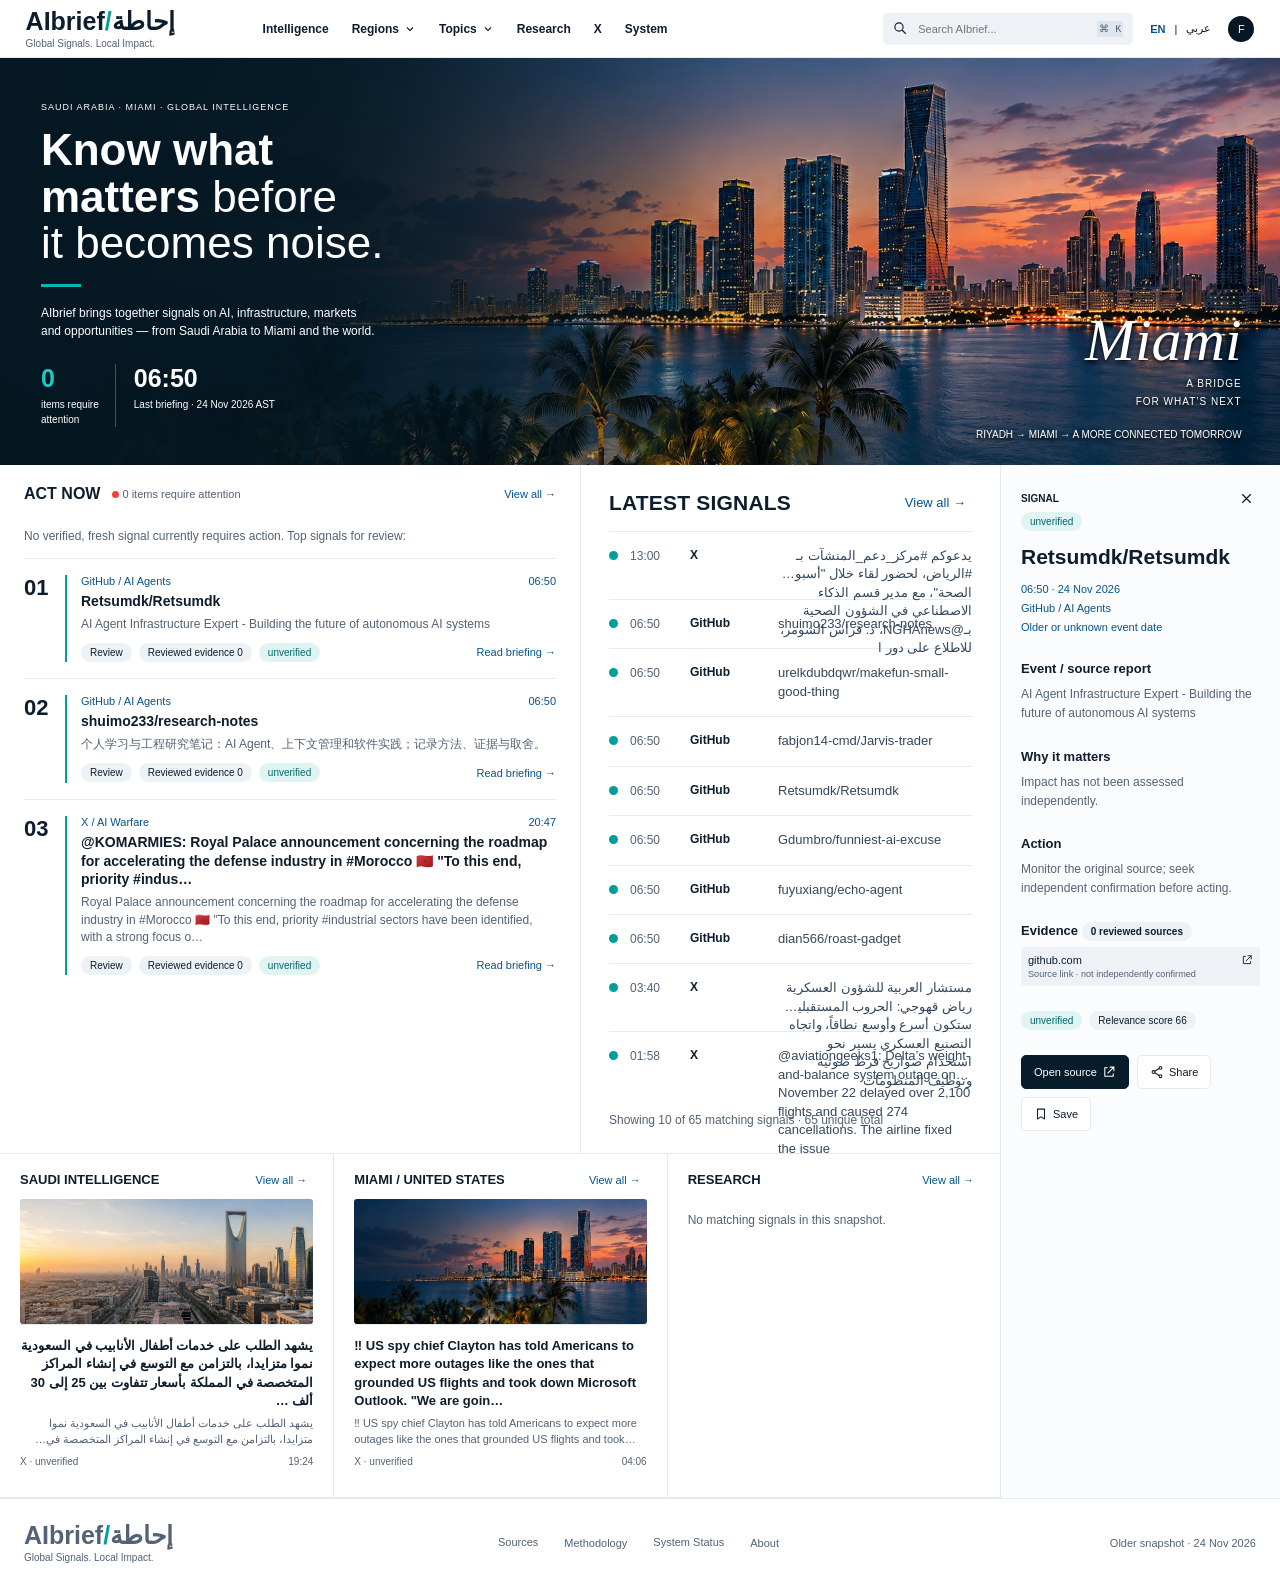
==== commit 125927a4: "Enlarge latest signals panel" ====
--- a/web/index.html
+++ b/web/index.html
@@ -4,7 +4,7 @@
   <meta charset="utf-8">
   <meta name="viewport" content="width=device-width, initial-scale=1">
   <title>AIbrief / إحاطة — Intelligence</title>
-  <link rel="stylesheet" href="assets/command-center.css?v=20261002b">
+  <link rel="stylesheet" href="assets/command-center.css?v=20261124a">
   <script src="evidence-policy.js?v=20261002b" defer></script>
   <script src="assets/command-center.js?v=20261002b" defer></script>
 </head>
--- a/web/assets/command-center.css
+++ b/web/assets/command-center.css
@@ -58,7 +58,7 @@
 .filterbar button { color:var(--blue); text-decoration:underline; }
 .workspace { display:grid; grid-template-columns:minmax(0,1fr) 280px; }
 .main-content { min-width:0; }
-.top-columns { display:grid; grid-template-columns:minmax(0,1.85fr) minmax(0,1fr); }
+.top-columns { display:grid; grid-template-columns:minmax(0,1.45fr) minmax(420px,1fr); }
 .panel { padding:20px 24px; min-width:0; border-bottom:1px solid var(--line); }
 .panel+.panel { border-inline-start:1px solid var(--line); }
 .section-title { display:flex; gap:12px; align-items:center; margin-bottom:12px; flex-wrap:wrap; }
@@ -82,6 +82,16 @@
 .signal-row { display:grid; width:100%; grid-template-columns:7px 37px 55px minmax(0,1fr); gap:8px; align-items:start; text-align:start; padding:12px 0; border-top:1px solid var(--line); font-size:10px; }
 .signal-row time { color:var(--muted); }
 .signal-row .headline { white-space:nowrap; overflow:hidden; text-overflow:ellipsis; color:var(--muted); }
+#latest { padding:26px 28px; }
+#latest .section-title { margin-bottom:16px; }
+#latest .section-title h2 { font-size:21px; letter-spacing:.2px; }
+#latest .section-title .view { font-size:13px; }
+#latest .signal-row { grid-template-columns:9px 48px 76px minmax(0,1fr); gap:12px; padding:15px 0; font-size:13px; line-height:1.42; }
+#latest .signal-row .dot { width:9px; height:9px; margin-top:4px; }
+#latest .signal-row time { font-size:12px; padding-top:1px; }
+#latest .signal-row strong { font-size:12px; line-height:1.35; overflow-wrap:anywhere; }
+#latest .signal-row .headline { color:#34475c; white-space:normal; overflow:visible; text-overflow:clip; display:-webkit-box; -webkit-line-clamp:2; -webkit-box-orient:vertical; }
+#latest .list-count { font-size:12px; margin-top:14px; }
 .list-count { font-size:11px; color:var(--muted); margin:10px 0 0; }
 .regional { display:grid; grid-template-columns:repeat(3,minmax(0,1fr)); }
 .regional .panel { padding:18px 20px; }
@@ -127,4 +137,4 @@
 body[dir=rtl] .dropdown button svg { float:left; }
 @media(min-width:1600px) { .topbar,.footer { padding-inline:4%; } .workspace { grid-template-columns:minmax(0,1fr) 320px; } }
 @media(max-width:1100px) { .topbar { flex-wrap:wrap; gap:10px; } .navigation { order:3; width:100%; justify-content:center; } .searchbox { margin-inline-start:auto; } .workspace { grid-template-columns:minmax(0,1fr); } .inspector { display:none; } }
-@media(max-width:700px) { .topbar { padding:12px 16px; } .brand strong { font-size:22px; } .avatar { display:none; } .searchbox { order:4; max-width:none; flex-basis:100%; } .navigation { gap:0; justify-content:space-between; } .navlink,summary { padding:9px 5px; font-size:11px; } .dropdown { inset-inline-start:-65px; grid-template-columns:140px 145px; max-width:calc(100vw - 24px); } .dropdown.single { inset-inline-start:-90px; } .hero { min-height:365px; } .hero-copy { margin:18px; max-width:calc(100% - 36px); width:340px; padding:18px; } .hero h1 { font-size:37px; } .hero-place { display:none; } .hero-stats { gap:12px; } .hero-stats>div { padding-inline-end:12px; } .hero-stats strong { font-size:22px; } .top-columns,.regional { display:block; } .panel,.regional .panel { padding:20px; } .panel+.panel { border-inline-start:0; } .region-image { height:170px; } .raw-grid,.verified-list { grid-template-columns:minmax(0,1fr); gap:0; } .footer { flex-wrap:wrap; padding:20px; } .filterbar { flex-wrap:wrap; } body[dir=rtl] .hero-copy { margin:18px; } }
+@media(max-width:700px) { .topbar { padding:12px 16px; } .brand strong { font-size:22px; } .avatar { display:none; } .searchbox { order:4; max-width:none; flex-basis:100%; } .navigation { gap:0; justify-content:space-between; } .navlink,summary { padding:9px 5px; font-size:11px; } .dropdown { inset-inline-start:-65px; grid-template-columns:140px 145px; max-width:calc(100vw - 24px); } .dropdown.single { inset-inline-start:-90px; } .hero { min-height:365px; } .hero-copy { margin:18px; max-width:calc(100% - 36px); width:340px; padding:18px; } .hero h1 { font-size:37px; } .hero-place { display:none; } .hero-stats { gap:12px; } .hero-stats>div { padding-inline-end:12px; } .hero-stats strong { font-size:22px; } .top-columns,.regional { display:block; } .panel,.regional .panel { padding:20px; } .panel+.panel { border-inline-start:0; } #latest { padding:24px 20px; } #latest .section-title h2 { font-size:20px; } #latest .signal-row { grid-template-columns:9px 46px minmax(0,1fr); gap:10px; padding:16px 0; } #latest .signal-row strong { grid-column:3; font-size:12px; } #latest .signal-row .headline { grid-column:3; font-size:14px; -webkit-line-clamp:3; } .region-image { height:170px; } .raw-grid,.verified-list { grid-template-columns:minmax(0,1fr); gap:0; } .footer { flex-wrap:wrap; padding:20px; } .filterbar { flex-wrap:wrap; } body[dir=rtl] .hero-copy { margin:18px; } }
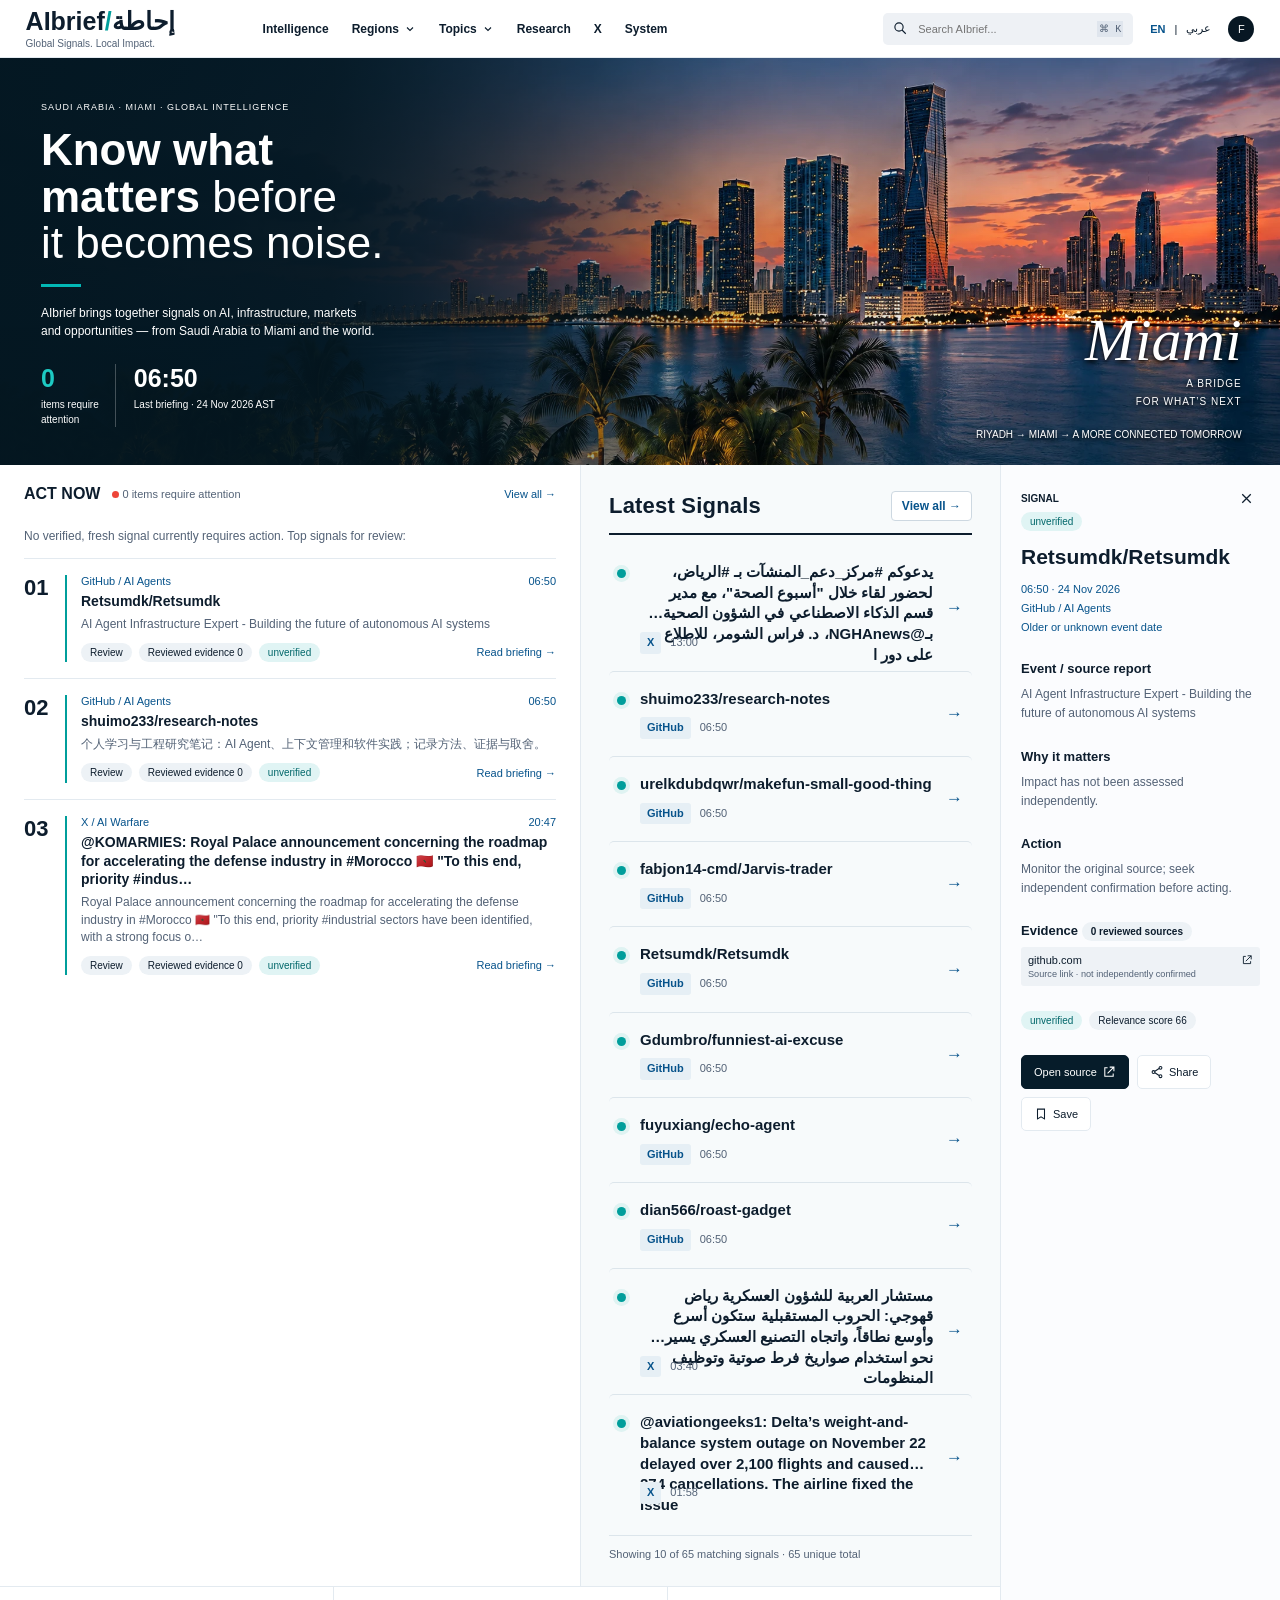
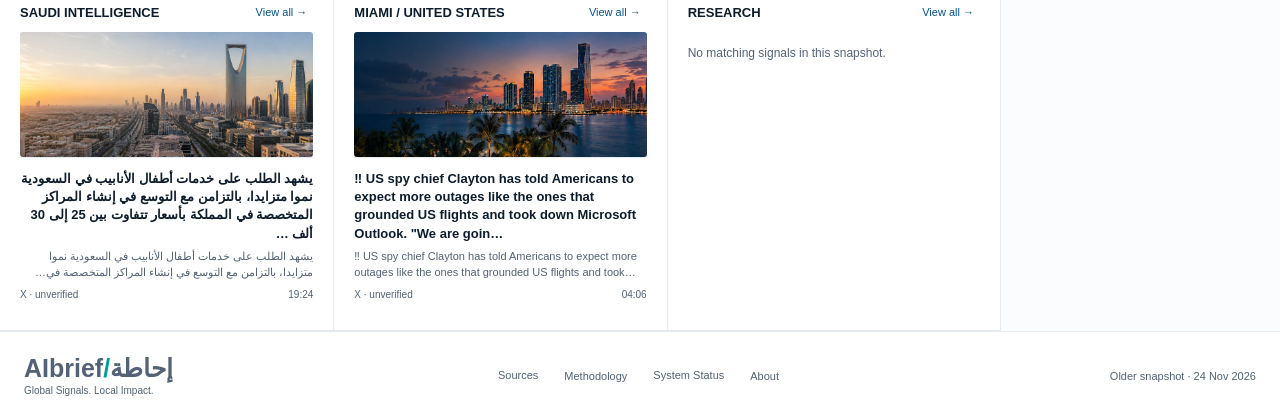
==== commit a7427ad2: "Redesign latest signals for easier scanning" ====
--- a/web/index.html
+++ b/web/index.html
@@ -4,9 +4,9 @@
   <meta charset="utf-8">
   <meta name="viewport" content="width=device-width, initial-scale=1">
   <title>AIbrief / إحاطة — Intelligence</title>
-  <link rel="stylesheet" href="assets/command-center.css?v=20261124a">
+  <link rel="stylesheet" href="assets/command-center.css?v=20261124b">
   <script src="evidence-policy.js?v=20261002b" defer></script>
-  <script src="assets/command-center.js?v=20261002b" defer></script>
+  <script src="assets/command-center.js?v=20261124b" defer></script>
 </head>
 <body>
   <header class="topbar">
--- a/web/assets/command-center.css
+++ b/web/assets/command-center.css
@@ -82,16 +82,22 @@
 .signal-row { display:grid; width:100%; grid-template-columns:7px 37px 55px minmax(0,1fr); gap:8px; align-items:start; text-align:start; padding:12px 0; border-top:1px solid var(--line); font-size:10px; }
 .signal-row time { color:var(--muted); }
 .signal-row .headline { white-space:nowrap; overflow:hidden; text-overflow:ellipsis; color:var(--muted); }
-#latest { padding:26px 28px; }
-#latest .section-title { margin-bottom:16px; }
-#latest .section-title h2 { font-size:21px; letter-spacing:.2px; }
-#latest .section-title .view { font-size:13px; }
-#latest .signal-row { grid-template-columns:9px 48px 76px minmax(0,1fr); gap:12px; padding:15px 0; font-size:13px; line-height:1.42; }
-#latest .signal-row .dot { width:9px; height:9px; margin-top:4px; }
-#latest .signal-row time { font-size:12px; padding-top:1px; }
-#latest .signal-row strong { font-size:12px; line-height:1.35; overflow-wrap:anywhere; }
-#latest .signal-row .headline { color:#34475c; white-space:normal; overflow:visible; text-overflow:clip; display:-webkit-box; -webkit-line-clamp:2; -webkit-box-orient:vertical; }
-#latest .list-count { font-size:12px; margin-top:14px; }
+#latest { padding:26px 28px; background:#f7fafb; }
+#latest .section-title { margin-bottom:10px; padding-bottom:12px; border-bottom:2px solid var(--ink); }
+#latest .section-title h2 { font-size:22px; letter-spacing:.2px; text-transform:none; }
+#latest .section-title .view { font-size:12px; font-weight:700; padding:7px 10px; border:1px solid #cdd8e1; border-radius:4px; background:#fff; }
+#latest .signal-row { grid-template-columns:10px minmax(0,1fr) 18px; gap:13px; align-items:center; padding:17px 8px; border-top:1px solid #dce5eb; border-radius:5px; line-height:1.42; transition:background-color .15s ease,transform .15s ease; }
+#latest .signal-row:first-child { border-top:0; }
+#latest .signal-row:hover { background:#fff; transform:translateX(2px); }
+#latest .signal-row .dot { width:9px; height:9px; align-self:start; margin-top:7px; box-shadow:0 0 0 4px #dff3f2; }
+#latest .signal-copy { min-width:0; display:flex; flex-direction:column; gap:8px; }
+#latest .signal-row .headline { color:var(--ink); font-size:15px; font-weight:650; line-height:1.38; white-space:normal; overflow:visible; text-overflow:clip; display:-webkit-box; -webkit-line-clamp:3; -webkit-box-orient:vertical; }
+#latest .signal-meta { display:flex; align-items:center; gap:9px; color:var(--muted); font-size:11px; }
+#latest .signal-meta strong { color:var(--blue); font-size:11px; padding:3px 7px; border-radius:3px; background:#e6eff5; overflow-wrap:anywhere; }
+#latest .signal-meta time { font-size:11px; }
+#latest .signal-arrow { color:var(--blue); font-size:17px; transition:transform .15s ease; }
+#latest .signal-row:hover .signal-arrow { transform:translateX(3px); }
+#latest .list-count { font-size:11px; margin-top:14px; padding-top:12px; border-top:1px solid #dce5eb; }
 .list-count { font-size:11px; color:var(--muted); margin:10px 0 0; }
 .regional { display:grid; grid-template-columns:repeat(3,minmax(0,1fr)); }
 .regional .panel { padding:18px 20px; }
@@ -137,4 +143,4 @@
 body[dir=rtl] .dropdown button svg { float:left; }
 @media(min-width:1600px) { .topbar,.footer { padding-inline:4%; } .workspace { grid-template-columns:minmax(0,1fr) 320px; } }
 @media(max-width:1100px) { .topbar { flex-wrap:wrap; gap:10px; } .navigation { order:3; width:100%; justify-content:center; } .searchbox { margin-inline-start:auto; } .workspace { grid-template-columns:minmax(0,1fr); } .inspector { display:none; } }
-@media(max-width:700px) { .topbar { padding:12px 16px; } .brand strong { font-size:22px; } .avatar { display:none; } .searchbox { order:4; max-width:none; flex-basis:100%; } .navigation { gap:0; justify-content:space-between; } .navlink,summary { padding:9px 5px; font-size:11px; } .dropdown { inset-inline-start:-65px; grid-template-columns:140px 145px; max-width:calc(100vw - 24px); } .dropdown.single { inset-inline-start:-90px; } .hero { min-height:365px; } .hero-copy { margin:18px; max-width:calc(100% - 36px); width:340px; padding:18px; } .hero h1 { font-size:37px; } .hero-place { display:none; } .hero-stats { gap:12px; } .hero-stats>div { padding-inline-end:12px; } .hero-stats strong { font-size:22px; } .top-columns,.regional { display:block; } .panel,.regional .panel { padding:20px; } .panel+.panel { border-inline-start:0; } #latest { padding:24px 20px; } #latest .section-title h2 { font-size:20px; } #latest .signal-row { grid-template-columns:9px 46px minmax(0,1fr); gap:10px; padding:16px 0; } #latest .signal-row strong { grid-column:3; font-size:12px; } #latest .signal-row .headline { grid-column:3; font-size:14px; -webkit-line-clamp:3; } .region-image { height:170px; } .raw-grid,.verified-list { grid-template-columns:minmax(0,1fr); gap:0; } .footer { flex-wrap:wrap; padding:20px; } .filterbar { flex-wrap:wrap; } body[dir=rtl] .hero-copy { margin:18px; } }
+@media(max-width:700px) { .topbar { padding:12px 16px; } .brand strong { font-size:22px; } .avatar { display:none; } .searchbox { order:4; max-width:none; flex-basis:100%; } .navigation { gap:0; justify-content:space-between; } .navlink,summary { padding:9px 5px; font-size:11px; } .dropdown { inset-inline-start:-65px; grid-template-columns:140px 145px; max-width:calc(100vw - 24px); } .dropdown.single { inset-inline-start:-90px; } .hero { min-height:365px; } .hero-copy { margin:18px; max-width:calc(100% - 36px); width:340px; padding:18px; } .hero h1 { font-size:37px; } .hero-place { display:none; } .hero-stats { gap:12px; } .hero-stats>div { padding-inline-end:12px; } .hero-stats strong { font-size:22px; } .top-columns,.regional { display:block; } .panel,.regional .panel { padding:20px; } .panel+.panel { border-inline-start:0; } #latest { padding:24px 18px; } #latest .section-title h2 { font-size:21px; } #latest .signal-row { grid-template-columns:9px minmax(0,1fr) 16px; gap:11px; padding:17px 4px; } #latest .signal-row .headline { font-size:15px; -webkit-line-clamp:4; } #latest .signal-meta { flex-wrap:wrap; gap:7px; } .region-image { height:170px; } .raw-grid,.verified-list { grid-template-columns:minmax(0,1fr); gap:0; } .footer { flex-wrap:wrap; padding:20px; } .filterbar { flex-wrap:wrap; } body[dir=rtl] .hero-copy { margin:18px; } }
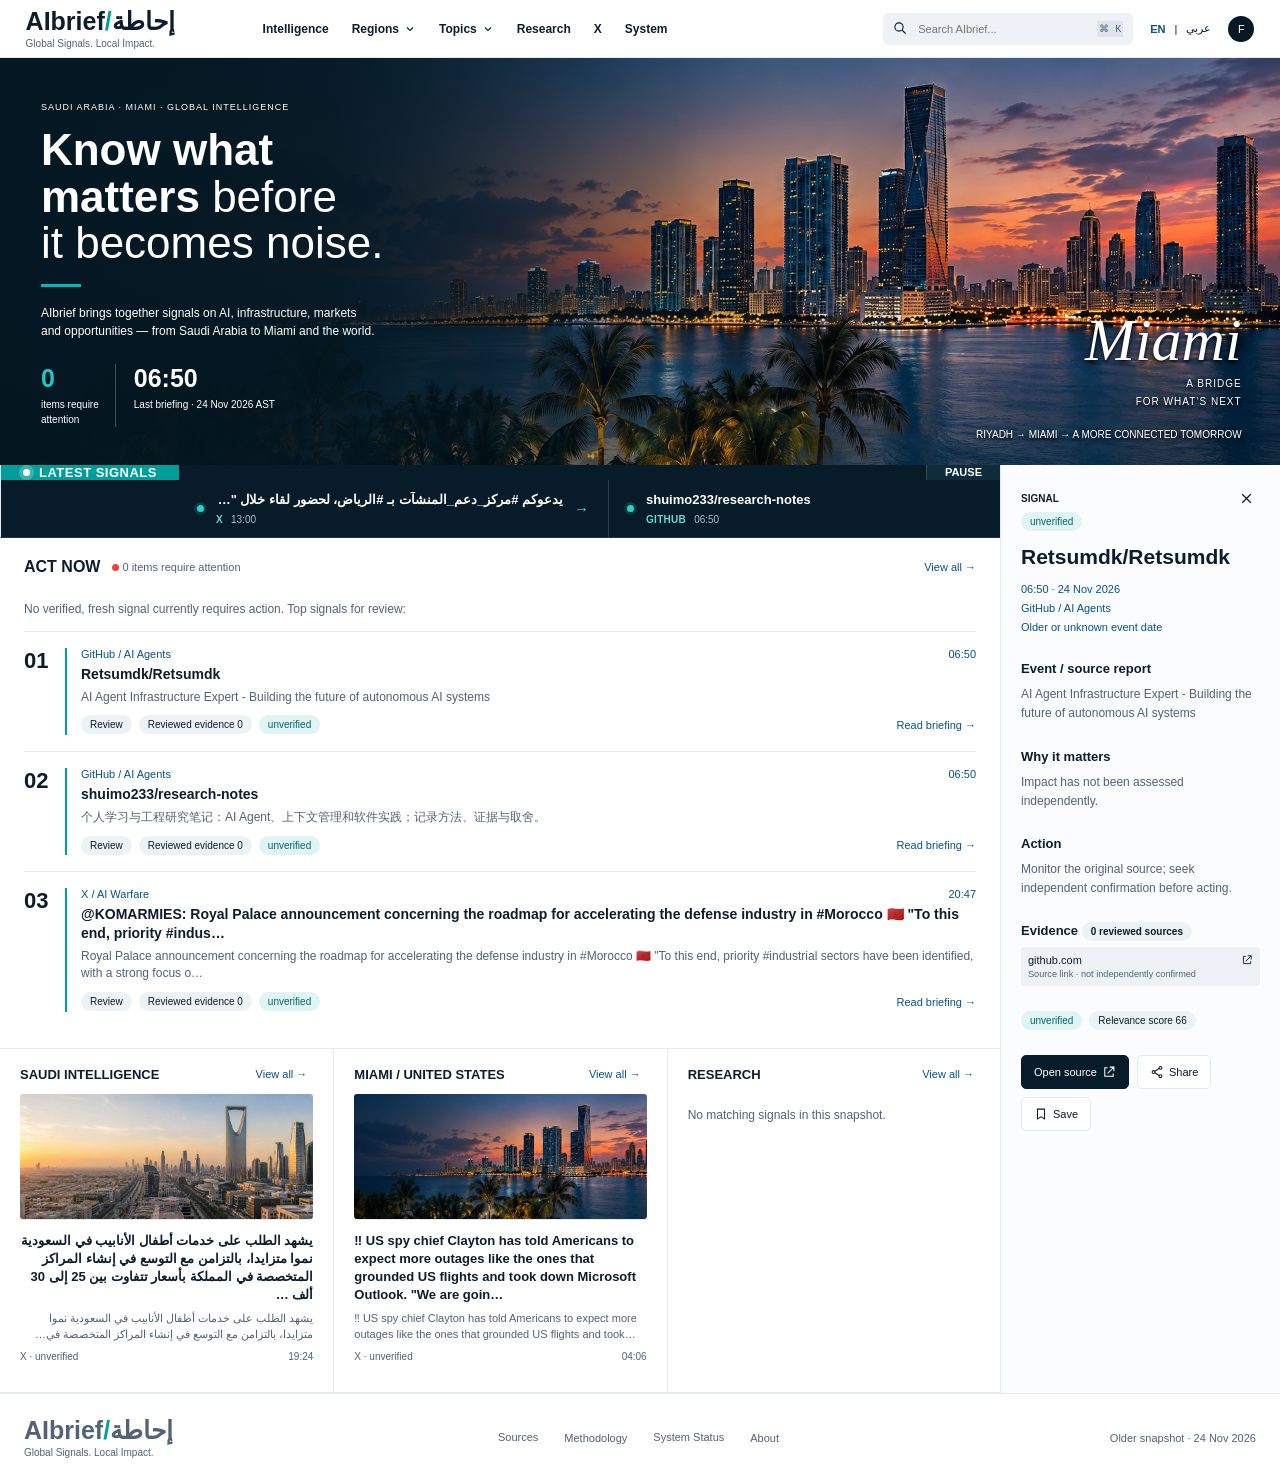
==== commit 88e1b7ee: "Turn latest signals into live news ticker" ====
--- a/web/index.html
+++ b/web/index.html
@@ -4,9 +4,9 @@
   <meta charset="utf-8">
   <meta name="viewport" content="width=device-width, initial-scale=1">
   <title>AIbrief / إحاطة — Intelligence</title>
-  <link rel="stylesheet" href="assets/command-center.css?v=20261124b">
+  <link rel="stylesheet" href="assets/command-center.css?v=20261124c">
   <script src="evidence-policy.js?v=20261002b" defer></script>
-  <script src="assets/command-center.js?v=20261124b" defer></script>
+  <script src="assets/command-center.js?v=20261124c" defer></script>
 </head>
 <body>
   <header class="topbar">
--- a/web/assets/command-center.css
+++ b/web/assets/command-center.css
@@ -58,7 +58,7 @@
 .filterbar button { color:var(--blue); text-decoration:underline; }
 .workspace { display:grid; grid-template-columns:minmax(0,1fr) 280px; }
 .main-content { min-width:0; }
-.top-columns { display:grid; grid-template-columns:minmax(0,1.45fr) minmax(420px,1fr); }
+.top-columns { display:flex; flex-direction:column; }
 .panel { padding:20px 24px; min-width:0; border-bottom:1px solid var(--line); }
 .panel+.panel { border-inline-start:1px solid var(--line); }
 .section-title { display:flex; gap:12px; align-items:center; margin-bottom:12px; flex-wrap:wrap; }
@@ -82,22 +82,28 @@
 .signal-row { display:grid; width:100%; grid-template-columns:7px 37px 55px minmax(0,1fr); gap:8px; align-items:start; text-align:start; padding:12px 0; border-top:1px solid var(--line); font-size:10px; }
 .signal-row time { color:var(--muted); }
 .signal-row .headline { white-space:nowrap; overflow:hidden; text-overflow:ellipsis; color:var(--muted); }
-#latest { padding:26px 28px; background:#f7fafb; }
-#latest .section-title { margin-bottom:10px; padding-bottom:12px; border-bottom:2px solid var(--ink); }
-#latest .section-title h2 { font-size:22px; letter-spacing:.2px; text-transform:none; }
-#latest .section-title .view { font-size:12px; font-weight:700; padding:7px 10px; border:1px solid #cdd8e1; border-radius:4px; background:#fff; }
-#latest .signal-row { grid-template-columns:10px minmax(0,1fr) 18px; gap:13px; align-items:center; padding:17px 8px; border-top:1px solid #dce5eb; border-radius:5px; line-height:1.42; transition:background-color .15s ease,transform .15s ease; }
-#latest .signal-row:first-child { border-top:0; }
-#latest .signal-row:hover { background:#fff; transform:translateX(2px); }
-#latest .signal-row .dot { width:9px; height:9px; align-self:start; margin-top:7px; box-shadow:0 0 0 4px #dff3f2; }
-#latest .signal-copy { min-width:0; display:flex; flex-direction:column; gap:8px; }
-#latest .signal-row .headline { color:var(--ink); font-size:15px; font-weight:650; line-height:1.38; white-space:normal; overflow:visible; text-overflow:clip; display:-webkit-box; -webkit-line-clamp:3; -webkit-box-orient:vertical; }
-#latest .signal-meta { display:flex; align-items:center; gap:9px; color:var(--muted); font-size:11px; }
-#latest .signal-meta strong { color:var(--blue); font-size:11px; padding:3px 7px; border-radius:3px; background:#e6eff5; overflow-wrap:anywhere; }
-#latest .signal-meta time { font-size:11px; }
-#latest .signal-arrow { color:var(--blue); font-size:17px; transition:transform .15s ease; }
-#latest .signal-row:hover .signal-arrow { transform:translateX(3px); }
-#latest .list-count { font-size:11px; margin-top:14px; padding-top:12px; border-top:1px solid #dce5eb; }
+#latest { order:-1; min-width:0; min-height:72px; padding:0; display:grid; grid-template-columns:auto minmax(0,1fr) auto; align-items:stretch; color:#fff; background:#071b28; border-bottom:1px solid #193746; overflow:hidden; }
+#latest .section-title { display:contents; }
+#latest .section-title h2 { margin:0; padding:0 22px; display:flex; align-items:center; background:var(--accent); color:#fff; font-size:13px; letter-spacing:.5px; text-transform:uppercase; white-space:nowrap; }
+#latest .section-title h2::before { content:''; width:7px; height:7px; margin-inline-end:9px; border-radius:50%; background:#fff; box-shadow:0 0 0 4px #ffffff38; }
+#latest .section-title .view { grid-column:3; margin:0; padding:0 18px; color:#fff; background:#102c3a; border-inline-start:1px solid #31505e; font-size:11px; font-weight:700; text-transform:uppercase; }
+#latestList { grid-column:2; min-width:0; overflow:hidden; }
+.ticker-track { display:flex; width:max-content; height:100%; animation:ticker-scroll 95s linear infinite; will-change:transform; }
+.ticker-track.paused,#latest:hover .ticker-track,#latest:focus-within .ticker-track { animation-play-state:paused; }
+.ticker-group { display:flex; flex-shrink:0; }
+#latest .signal-row { width:min(430px,72vw); flex:0 0 auto; display:grid; grid-template-columns:8px minmax(0,1fr) 16px; gap:11px; align-items:center; padding:12px 18px; border:0; border-inline-end:1px solid #28424e; border-radius:0; color:#fff; text-align:start; }
+#latest .signal-row:hover { background:#102c3a; }
+#latest .signal-row .dot { width:7px; height:7px; background:#31d0c6; box-shadow:0 0 0 3px #31d0c629; }
+#latest .signal-copy { min-width:0; display:flex; flex-direction:column; gap:5px; }
+#latest .signal-row .headline { color:#fff; font-size:13px; font-weight:650; line-height:1.28; white-space:nowrap; overflow:hidden; text-overflow:ellipsis; }
+#latest .signal-meta { display:flex; align-items:center; gap:8px; color:#aac0cc; font-size:10px; }
+#latest .signal-meta strong { color:#62d9d2; font-size:10px; text-transform:uppercase; letter-spacing:.3px; }
+#latest .signal-meta time { color:#aac0cc; font-size:10px; }
+#latest .signal-arrow { color:#62d9d2; font-size:15px; }
+#latest .list-count { display:none; }
+@keyframes ticker-scroll { from { transform:translateX(0); } to { transform:translateX(-50%); } }
+body[dir=rtl] .ticker-track { animation-direction:reverse; }
+@media(prefers-reduced-motion:reduce) { .ticker-track { animation:none; overflow-x:auto; } #latestList { overflow-x:auto; } }
 .list-count { font-size:11px; color:var(--muted); margin:10px 0 0; }
 .regional { display:grid; grid-template-columns:repeat(3,minmax(0,1fr)); }
 .regional .panel { padding:18px 20px; }
@@ -143,4 +149,4 @@
 body[dir=rtl] .dropdown button svg { float:left; }
 @media(min-width:1600px) { .topbar,.footer { padding-inline:4%; } .workspace { grid-template-columns:minmax(0,1fr) 320px; } }
 @media(max-width:1100px) { .topbar { flex-wrap:wrap; gap:10px; } .navigation { order:3; width:100%; justify-content:center; } .searchbox { margin-inline-start:auto; } .workspace { grid-template-columns:minmax(0,1fr); } .inspector { display:none; } }
-@media(max-width:700px) { .topbar { padding:12px 16px; } .brand strong { font-size:22px; } .avatar { display:none; } .searchbox { order:4; max-width:none; flex-basis:100%; } .navigation { gap:0; justify-content:space-between; } .navlink,summary { padding:9px 5px; font-size:11px; } .dropdown { inset-inline-start:-65px; grid-template-columns:140px 145px; max-width:calc(100vw - 24px); } .dropdown.single { inset-inline-start:-90px; } .hero { min-height:365px; } .hero-copy { margin:18px; max-width:calc(100% - 36px); width:340px; padding:18px; } .hero h1 { font-size:37px; } .hero-place { display:none; } .hero-stats { gap:12px; } .hero-stats>div { padding-inline-end:12px; } .hero-stats strong { font-size:22px; } .top-columns,.regional { display:block; } .panel,.regional .panel { padding:20px; } .panel+.panel { border-inline-start:0; } #latest { padding:24px 18px; } #latest .section-title h2 { font-size:21px; } #latest .signal-row { grid-template-columns:9px minmax(0,1fr) 16px; gap:11px; padding:17px 4px; } #latest .signal-row .headline { font-size:15px; -webkit-line-clamp:4; } #latest .signal-meta { flex-wrap:wrap; gap:7px; } .region-image { height:170px; } .raw-grid,.verified-list { grid-template-columns:minmax(0,1fr); gap:0; } .footer { flex-wrap:wrap; padding:20px; } .filterbar { flex-wrap:wrap; } body[dir=rtl] .hero-copy { margin:18px; } }
+@media(max-width:700px) { .topbar { padding:12px 16px; } .brand strong { font-size:22px; } .avatar { display:none; } .searchbox { order:4; max-width:none; flex-basis:100%; } .navigation { gap:0; justify-content:space-between; } .navlink,summary { padding:9px 5px; font-size:11px; } .dropdown { inset-inline-start:-65px; grid-template-columns:140px 145px; max-width:calc(100vw - 24px); } .dropdown.single { inset-inline-start:-90px; } .hero { min-height:365px; } .hero-copy { margin:18px; max-width:calc(100% - 36px); width:340px; padding:18px; } .hero h1 { font-size:37px; } .hero-place { display:none; } .hero-stats { gap:12px; } .hero-stats>div { padding-inline-end:12px; } .hero-stats strong { font-size:22px; } .top-columns,.regional { display:block; } .panel,.regional .panel { padding:20px; } .panel+.panel { border-inline-start:0; } #latest { min-height:68px; grid-template-columns:auto minmax(0,1fr); } #latest .section-title h2 { padding:0 13px; font-size:0; } #latest .section-title h2::before { margin:0; } #latest .section-title .view { display:none; } #latest .signal-row { width:82vw; padding:11px 14px; } #latest .signal-row .headline { font-size:13px; } .region-image { height:170px; } .raw-grid,.verified-list { grid-template-columns:minmax(0,1fr); gap:0; } .footer { flex-wrap:wrap; padding:20px; } .filterbar { flex-wrap:wrap; } body[dir=rtl] .hero-copy { margin:18px; } }
